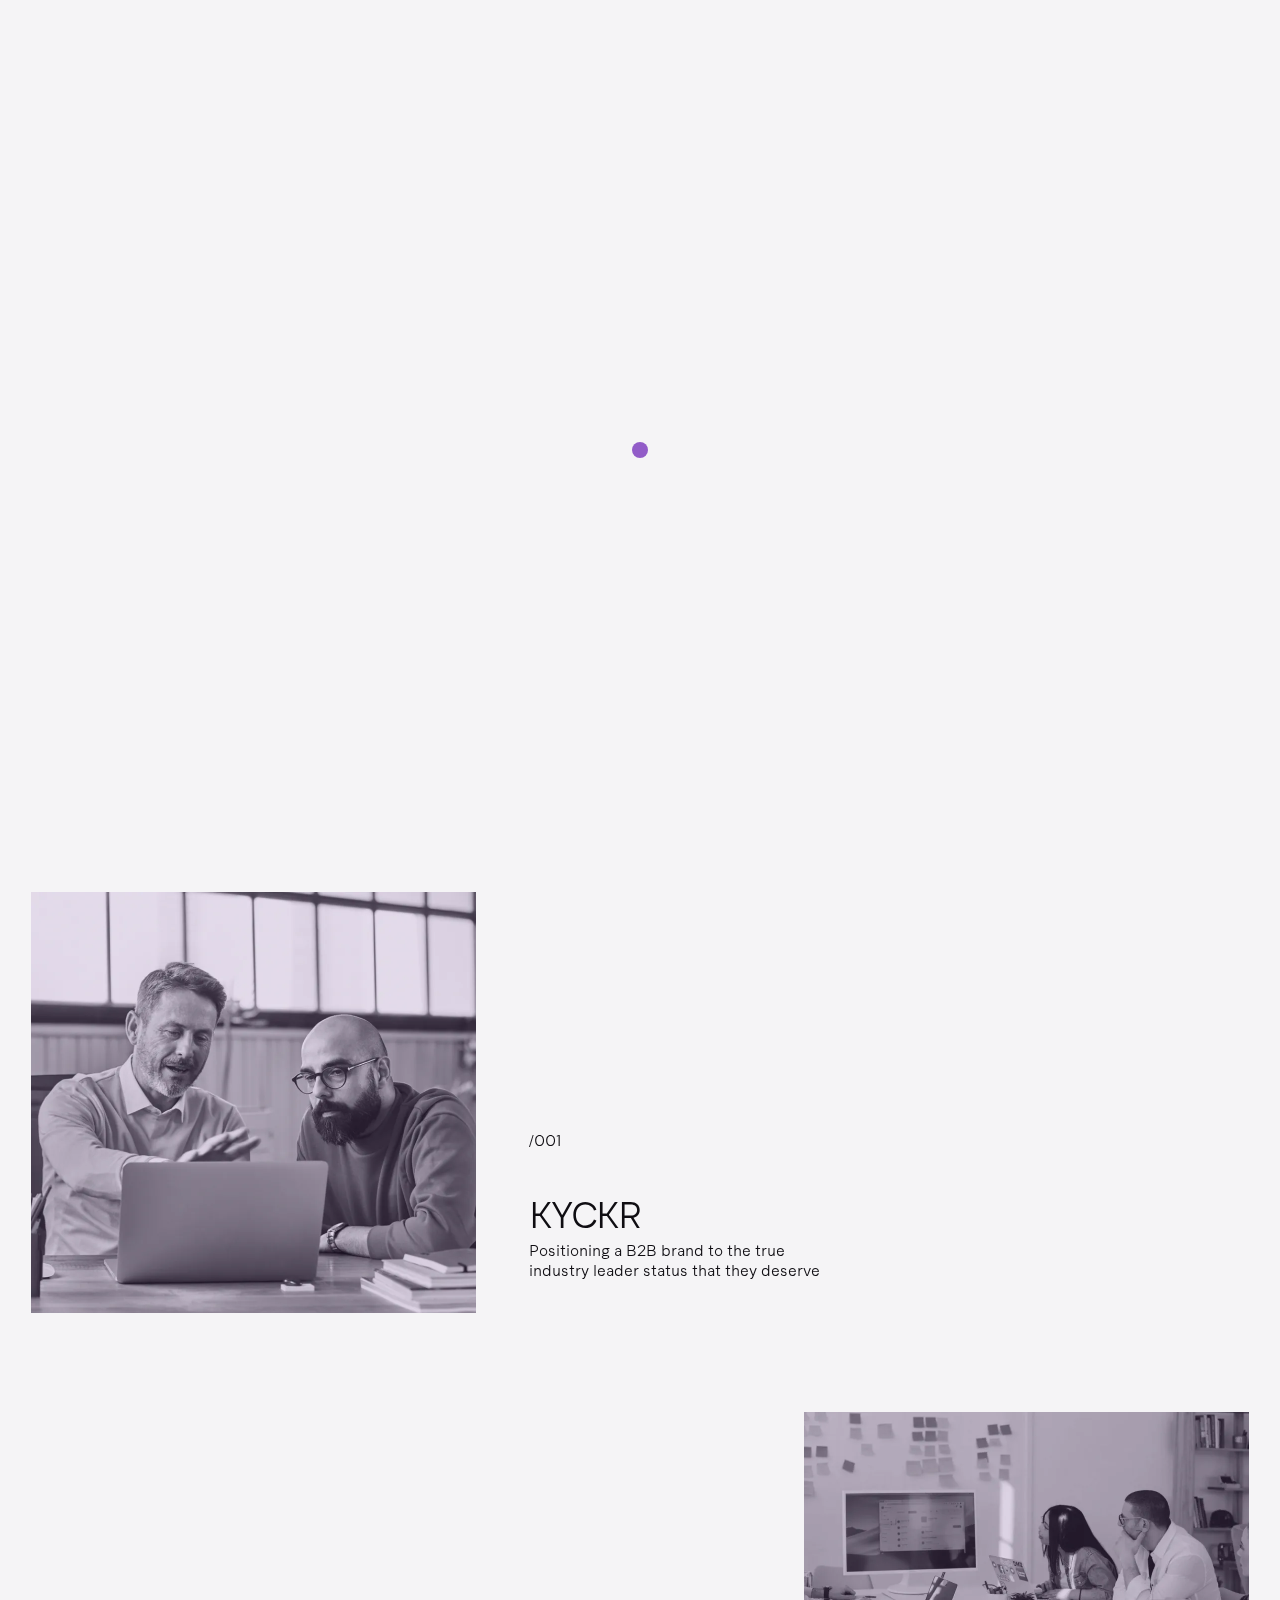
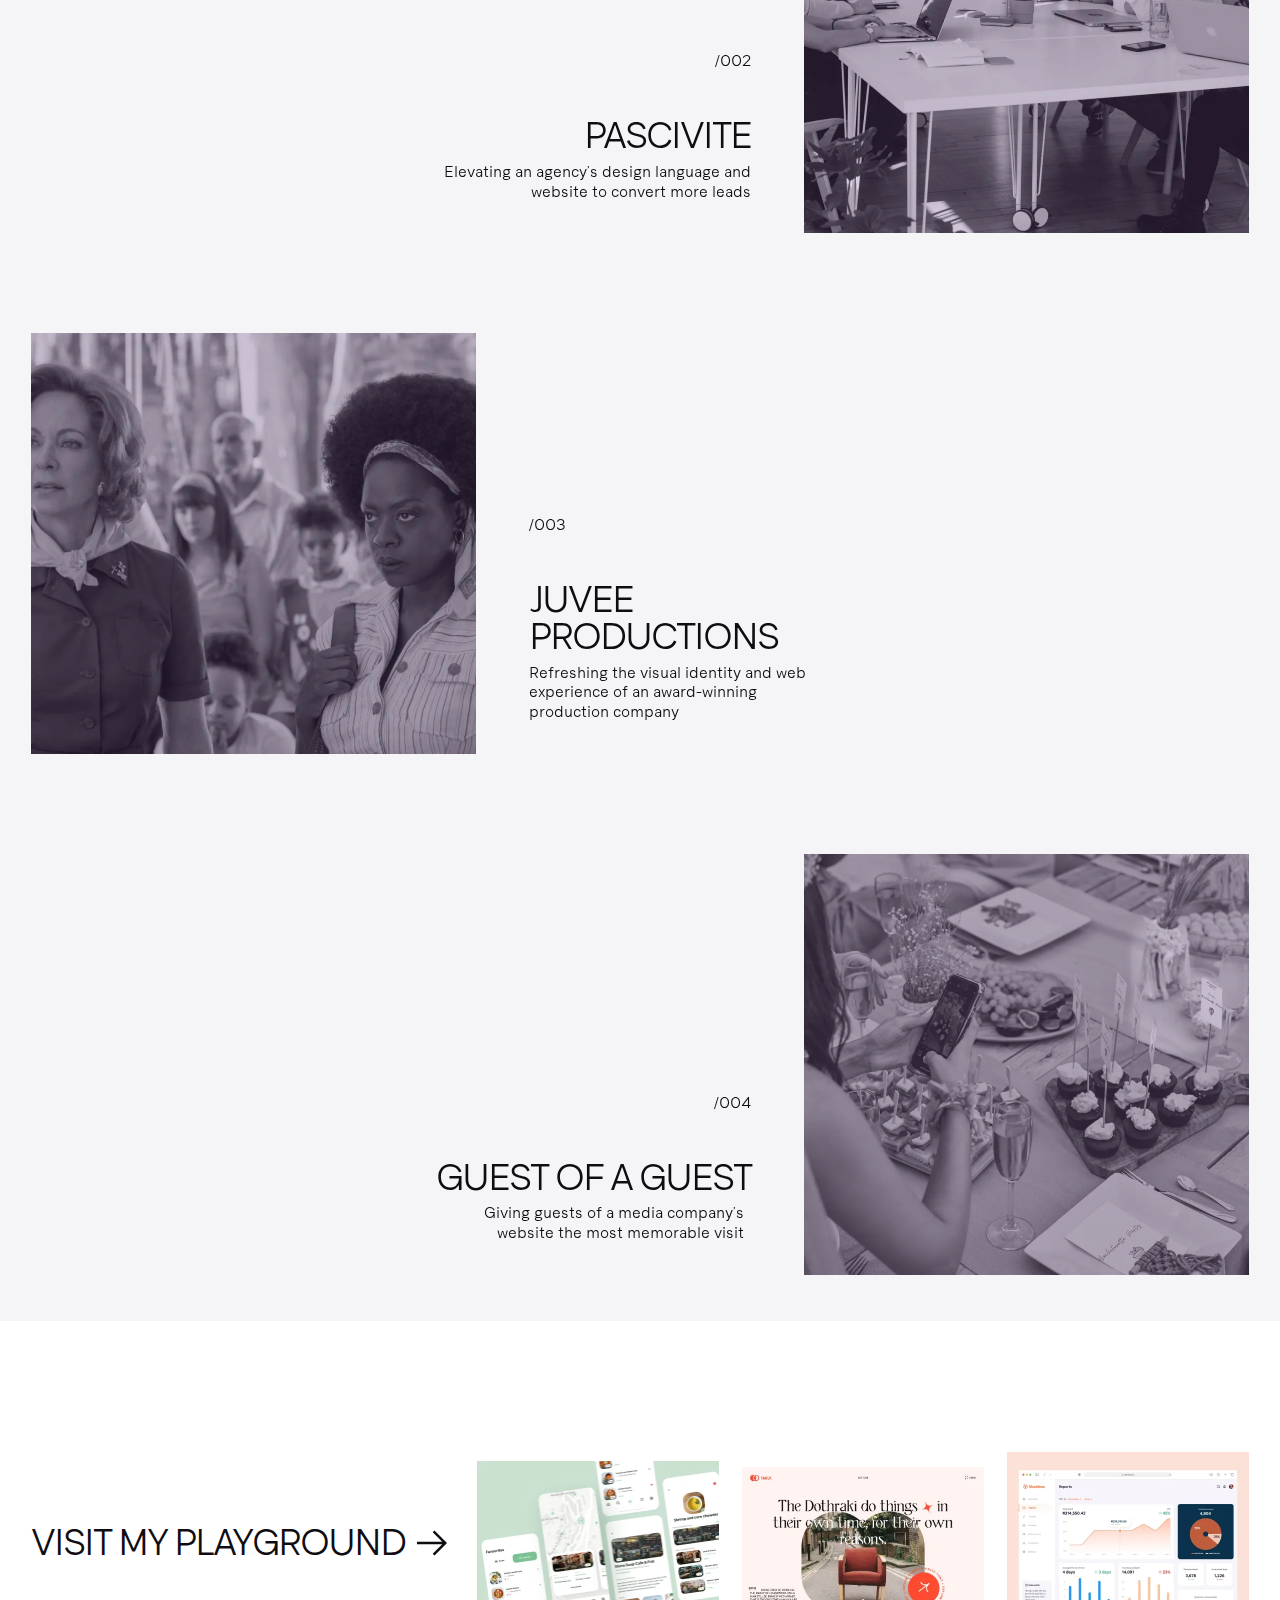
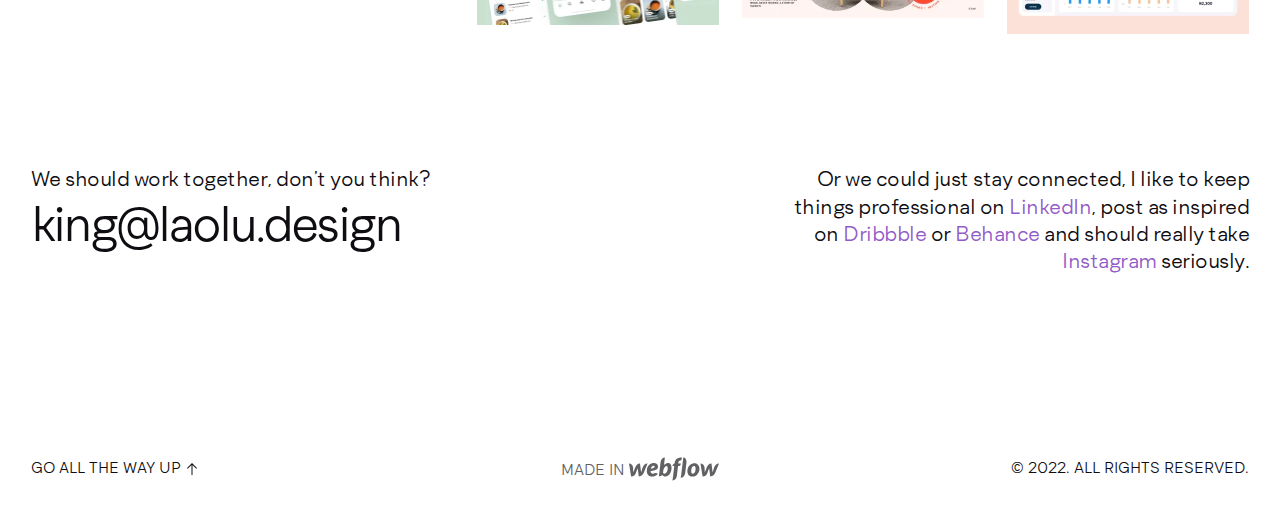
==== index.html @ 1b685023 "first push" ====
<!DOCTYPE html><!--  This site was created in Webflow. https://www.webflow.com  -->
<!--  Last Published: Mon Sep 26 2022 12:01:14 GMT+0000 (Coordinated Universal Time)  -->
<html data-wf-page="62fc069a4adcedbc7edffd40" data-wf-site="62fc06994adced6264dffd3a" lang="en">
<head>
  <meta charset="utf-8">
  <title>David &#x27;LaOlu&#x27; Afolayan — Digital Designer</title>
  <meta content="David &#x27;LaOlu&#x27; Afolayan is a Digital Designer crafting meaningful web experiences, helping startups and small businesses take their brands from 0 — Royal. You&#x27;d mostly find him working on projects around web design, Webflow development and Product (UI) design." name="description">
  <meta content="David &#x27;LaOlu&#x27; Afolayan — Digital Designer" property="og:title">
  <meta content="David &#x27;LaOlu&#x27; Afolayan is a Digital Designer crafting meaningful web experiences, helping startups and small businesses take their brands from 0 — Royal. You&#x27;d mostly find him working on projects around web design, Webflow development and Product (UI) design." property="og:description">
  <meta content="https://uploads-ssl.webflow.com/62fc06994adced6264dffd3a/6328e378386b87f9f95b660c_graph-open.png" property="og:image">
  <meta content="David &#x27;LaOlu&#x27; Afolayan — Digital Designer" property="twitter:title">
  <meta content="David &#x27;LaOlu&#x27; Afolayan is a Digital Designer crafting meaningful web experiences, helping startups and small businesses take their brands from 0 — Royal. You&#x27;d mostly find him working on projects around web design, Webflow development and Product (UI) design." property="twitter:description">
  <meta content="https://uploads-ssl.webflow.com/62fc06994adced6264dffd3a/6328e378386b87f9f95b660c_graph-open.png" property="twitter:image">
  <meta property="og:type" content="website">
  <meta content="summary_large_image" name="twitter:card">
  <meta content="width=device-width, initial-scale=1" name="viewport">
  <meta content="Webflow" name="generator">
  <link href="css/normalize.css" rel="stylesheet" type="text/css">
  <link href="css/webflow.css" rel="stylesheet" type="text/css">
  <link href="css/folio-tkl.webflow.css" rel="stylesheet" type="text/css">
  <style>@media (min-width:992px) {html.w-mod-js:not(.w-mod-ix) [data-w-id="63446f5d-1df6-cda3-a311-0638d25a77fb"] {-webkit-transform:translate3d(0, 100%, 0) scale3d(1, 1, 1) rotateX(0) rotateY(0) rotateZ(0) skew(0, 0);-moz-transform:translate3d(0, 100%, 0) scale3d(1, 1, 1) rotateX(0) rotateY(0) rotateZ(0) skew(0, 0);-ms-transform:translate3d(0, 100%, 0) scale3d(1, 1, 1) rotateX(0) rotateY(0) rotateZ(0) skew(0, 0);transform:translate3d(0, 100%, 0) scale3d(1, 1, 1) rotateX(0) rotateY(0) rotateZ(0) skew(0, 0);opacity:0;}html.w-mod-js:not(.w-mod-ix) [data-w-id="2e8f3e68-7d3d-39e5-d81c-483ff97e991c"] {-webkit-transform:translate3d(0, 20px, 0) scale3d(1, 1, 1) rotateX(0) rotateY(0) rotateZ(0) skew(0, 0);-moz-transform:translate3d(0, 20px, 0) scale3d(1, 1, 1) rotateX(0) rotateY(0) rotateZ(0) skew(0, 0);-ms-transform:translate3d(0, 20px, 0) scale3d(1, 1, 1) rotateX(0) rotateY(0) rotateZ(0) skew(0, 0);transform:translate3d(0, 20px, 0) scale3d(1, 1, 1) rotateX(0) rotateY(0) rotateZ(0) skew(0, 0);opacity:0;}html.w-mod-js:not(.w-mod-ix) [data-w-id="ebe65a76-98df-c6cc-74cd-34adb85e5889"] {-webkit-transform:translate3d(0, 16px, 0) scale3d(1, 1, 1) rotateX(0) rotateY(0) rotateZ(0) skew(0, 0);-moz-transform:translate3d(0, 16px, 0) scale3d(1, 1, 1) rotateX(0) rotateY(0) rotateZ(0) skew(0, 0);-ms-transform:translate3d(0, 16px, 0) scale3d(1, 1, 1) rotateX(0) rotateY(0) rotateZ(0) skew(0, 0);transform:translate3d(0, 16px, 0) scale3d(1, 1, 1) rotateX(0) rotateY(0) rotateZ(0) skew(0, 0);opacity:0;}html.w-mod-js:not(.w-mod-ix) [data-w-id="64329134-d43f-e4a5-1d1f-7edc4e29d3c5"] {-webkit-transform:translate3d(0, 12px, 0) scale3d(1, 1, 1) rotateX(0) rotateY(0) rotateZ(0) skew(0, 0);-moz-transform:translate3d(0, 12px, 0) scale3d(1, 1, 1) rotateX(0) rotateY(0) rotateZ(0) skew(0, 0);-ms-transform:translate3d(0, 12px, 0) scale3d(1, 1, 1) rotateX(0) rotateY(0) rotateZ(0) skew(0, 0);transform:translate3d(0, 12px, 0) scale3d(1, 1, 1) rotateX(0) rotateY(0) rotateZ(0) skew(0, 0);opacity:0;}html.w-mod-js:not(.w-mod-ix) [data-w-id="9f7f6d9c-15b9-3937-cde3-4549d4af56d4"] {-webkit-transform:translate3d(null, -40px, 0) scale3d(1, 1, 1) rotateX(0) rotateY(0) rotateZ(0) skew(0, 0);-moz-transform:translate3d(null, -40px, 0) scale3d(1, 1, 1) rotateX(0) rotateY(0) rotateZ(0) skew(0, 0);-ms-transform:translate3d(null, -40px, 0) scale3d(1, 1, 1) rotateX(0) rotateY(0) rotateZ(0) skew(0, 0);transform:translate3d(null, -40px, 0) scale3d(1, 1, 1) rotateX(0) rotateY(0) rotateZ(0) skew(0, 0);opacity:1;}html.w-mod-js:not(.w-mod-ix) [data-w-id="aa2cb085-b4b9-d14e-f068-3ca3c38f2258"] {-webkit-transform:translate3d(0, 100%, 0) scale3d(1, 1, 1) rotateX(0) rotateY(0) rotateZ(0) skew(0, 0);-moz-transform:translate3d(0, 100%, 0) scale3d(1, 1, 1) rotateX(0) rotateY(0) rotateZ(0) skew(0, 0);-ms-transform:translate3d(0, 100%, 0) scale3d(1, 1, 1) rotateX(0) rotateY(0) rotateZ(0) skew(0, 0);transform:translate3d(0, 100%, 0) scale3d(1, 1, 1) rotateX(0) rotateY(0) rotateZ(0) skew(0, 0);}html.w-mod-js:not(.w-mod-ix) [data-w-id="ae80d4dc-d1ed-f263-9262-63c97b660ae5"] {-webkit-transform:translate3d(0, 160%, 0) scale3d(1, 1, 1) rotateX(0) rotateY(0) rotateZ(0) skew(0, 0);-moz-transform:translate3d(0, 160%, 0) scale3d(1, 1, 1) rotateX(0) rotateY(0) rotateZ(0) skew(0, 0);-ms-transform:translate3d(0, 160%, 0) scale3d(1, 1, 1) rotateX(0) rotateY(0) rotateZ(0) skew(0, 0);transform:translate3d(0, 160%, 0) scale3d(1, 1, 1) rotateX(0) rotateY(0) rotateZ(0) skew(0, 0);}html.w-mod-js:not(.w-mod-ix) [data-w-id="96e802be-8d79-c091-2cf2-876fcb583899"] {-webkit-transform:translate3d(0, 220%, 0) scale3d(1, 1, 1) rotateX(0) rotateY(0) rotateZ(0) skew(0, 0);-moz-transform:translate3d(0, 220%, 0) scale3d(1, 1, 1) rotateX(0) rotateY(0) rotateZ(0) skew(0, 0);-ms-transform:translate3d(0, 220%, 0) scale3d(1, 1, 1) rotateX(0) rotateY(0) rotateZ(0) skew(0, 0);transform:translate3d(0, 220%, 0) scale3d(1, 1, 1) rotateX(0) rotateY(0) rotateZ(0) skew(0, 0);}html.w-mod-js:not(.w-mod-ix) [data-w-id="ac7b69b7-80c5-093a-5b2c-98fc2acdc4a1"] {opacity:0;}html.w-mod-js:not(.w-mod-ix) [data-w-id="e15fb897-3c2e-7965-b270-9bed9219ae5d"] {-webkit-transform:translate3d(-170%, 0, 0) scale3d(1, 1, 1) rotateX(0) rotateY(0) rotateZ(0) skew(0, 0);-moz-transform:translate3d(-170%, 0, 0) scale3d(1, 1, 1) rotateX(0) rotateY(0) rotateZ(0) skew(0, 0);-ms-transform:translate3d(-170%, 0, 0) scale3d(1, 1, 1) rotateX(0) rotateY(0) rotateZ(0) skew(0, 0);transform:translate3d(-170%, 0, 0) scale3d(1, 1, 1) rotateX(0) rotateY(0) rotateZ(0) skew(0, 0);}html.w-mod-js:not(.w-mod-ix) [data-w-id="de7e5e60-0a42-ad43-cba9-7b7db8ec42af"] {-webkit-transform:translate3d(0%, 0, 0) scale3d(1, 1, 1) rotateX(0) rotateY(0) rotateZ(0) skew(0, 0);-moz-transform:translate3d(0%, 0, 0) scale3d(1, 1, 1) rotateX(0) rotateY(0) rotateZ(0) skew(0, 0);-ms-transform:translate3d(0%, 0, 0) scale3d(1, 1, 1) rotateX(0) rotateY(0) rotateZ(0) skew(0, 0);transform:translate3d(0%, 0, 0) scale3d(1, 1, 1) rotateX(0) rotateY(0) rotateZ(0) skew(0, 0);}html.w-mod-js:not(.w-mod-ix) [data-w-id="526583f7-066d-1ae2-9601-aaa67898c3b9"] {-webkit-transform:translate3d(-170%, 0, 0) scale3d(1, 1, 1) rotateX(0) rotateY(0) rotateZ(0) skew(0, 0);-moz-transform:translate3d(-170%, 0, 0) scale3d(1, 1, 1) rotateX(0) rotateY(0) rotateZ(0) skew(0, 0);-ms-transform:translate3d(-170%, 0, 0) scale3d(1, 1, 1) rotateX(0) rotateY(0) rotateZ(0) skew(0, 0);transform:translate3d(-170%, 0, 0) scale3d(1, 1, 1) rotateX(0) rotateY(0) rotateZ(0) skew(0, 0);}html.w-mod-js:not(.w-mod-ix) [data-w-id="59e7a866-4cc8-9172-cd9b-f72fc991d119"] {-webkit-transform:translate3d(0%, 0, 0) scale3d(1, 1, 1) rotateX(0) rotateY(0) rotateZ(0) skew(0, 0);-moz-transform:translate3d(0%, 0, 0) scale3d(1, 1, 1) rotateX(0) rotateY(0) rotateZ(0) skew(0, 0);-ms-transform:translate3d(0%, 0, 0) scale3d(1, 1, 1) rotateX(0) rotateY(0) rotateZ(0) skew(0, 0);transform:translate3d(0%, 0, 0) scale3d(1, 1, 1) rotateX(0) rotateY(0) rotateZ(0) skew(0, 0);}}@media (max-width:991px) and (min-width:768px) {html.w-mod-js:not(.w-mod-ix) [data-w-id="63446f5d-1df6-cda3-a311-0638d25a77fb"] {-webkit-transform:translate3d(0, 100%, 0) scale3d(1, 1, 1) rotateX(0) rotateY(0) rotateZ(0) skew(0, 0);-moz-transform:translate3d(0, 100%, 0) scale3d(1, 1, 1) rotateX(0) rotateY(0) rotateZ(0) skew(0, 0);-ms-transform:translate3d(0, 100%, 0) scale3d(1, 1, 1) rotateX(0) rotateY(0) rotateZ(0) skew(0, 0);transform:translate3d(0, 100%, 0) scale3d(1, 1, 1) rotateX(0) rotateY(0) rotateZ(0) skew(0, 0);opacity:0;}html.w-mod-js:not(.w-mod-ix) [data-w-id="2e8f3e68-7d3d-39e5-d81c-483ff97e991c"] {-webkit-transform:translate3d(0, 20px, 0) scale3d(1, 1, 1) rotateX(0) rotateY(0) rotateZ(0) skew(0, 0);-moz-transform:translate3d(0, 20px, 0) scale3d(1, 1, 1) rotateX(0) rotateY(0) rotateZ(0) skew(0, 0);-ms-transform:translate3d(0, 20px, 0) scale3d(1, 1, 1) rotateX(0) rotateY(0) rotateZ(0) skew(0, 0);transform:translate3d(0, 20px, 0) scale3d(1, 1, 1) rotateX(0) rotateY(0) rotateZ(0) skew(0, 0);opacity:0;}html.w-mod-js:not(.w-mod-ix) [data-w-id="ebe65a76-98df-c6cc-74cd-34adb85e5889"] {-webkit-transform:translate3d(0, 16px, 0) scale3d(1, 1, 1) rotateX(0) rotateY(0) rotateZ(0) skew(0, 0);-moz-transform:translate3d(0, 16px, 0) scale3d(1, 1, 1) rotateX(0) rotateY(0) rotateZ(0) skew(0, 0);-ms-transform:translate3d(0, 16px, 0) scale3d(1, 1, 1) rotateX(0) rotateY(0) rotateZ(0) skew(0, 0);transform:translate3d(0, 16px, 0) scale3d(1, 1, 1) rotateX(0) rotateY(0) rotateZ(0) skew(0, 0);opacity:0;}html.w-mod-js:not(.w-mod-ix) [data-w-id="64329134-d43f-e4a5-1d1f-7edc4e29d3c5"] {-webkit-transform:translate3d(0, 12px, 0) scale3d(1, 1, 1) rotateX(0) rotateY(0) rotateZ(0) skew(0, 0);-moz-transform:translate3d(0, 12px, 0) scale3d(1, 1, 1) rotateX(0) rotateY(0) rotateZ(0) skew(0, 0);-ms-transform:translate3d(0, 12px, 0) scale3d(1, 1, 1) rotateX(0) rotateY(0) rotateZ(0) skew(0, 0);transform:translate3d(0, 12px, 0) scale3d(1, 1, 1) rotateX(0) rotateY(0) rotateZ(0) skew(0, 0);opacity:0;}html.w-mod-js:not(.w-mod-ix) [data-w-id="9f7f6d9c-15b9-3937-cde3-4549d4af56d4"] {-webkit-transform:translate3d(null, -40px, 0) scale3d(1, 1, 1) rotateX(0) rotateY(0) rotateZ(0) skew(0, 0);-moz-transform:translate3d(null, -40px, 0) scale3d(1, 1, 1) rotateX(0) rotateY(0) rotateZ(0) skew(0, 0);-ms-transform:translate3d(null, -40px, 0) scale3d(1, 1, 1) rotateX(0) rotateY(0) rotateZ(0) skew(0, 0);transform:translate3d(null, -40px, 0) scale3d(1, 1, 1) rotateX(0) rotateY(0) rotateZ(0) skew(0, 0);opacity:1;}html.w-mod-js:not(.w-mod-ix) [data-w-id="aa2cb085-b4b9-d14e-f068-3ca3c38f2258"] {-webkit-transform:translate3d(0, 100%, 0) scale3d(1, 1, 1) rotateX(0) rotateY(0) rotateZ(0) skew(0, 0);-moz-transform:translate3d(0, 100%, 0) scale3d(1, 1, 1) rotateX(0) rotateY(0) rotateZ(0) skew(0, 0);-ms-transform:translate3d(0, 100%, 0) scale3d(1, 1, 1) rotateX(0) rotateY(0) rotateZ(0) skew(0, 0);transform:translate3d(0, 100%, 0) scale3d(1, 1, 1) rotateX(0) rotateY(0) rotateZ(0) skew(0, 0);}html.w-mod-js:not(.w-mod-ix) [data-w-id="ae80d4dc-d1ed-f263-9262-63c97b660ae5"] {-webkit-transform:translate3d(0, 160%, 0) scale3d(1, 1, 1) rotateX(0) rotateY(0) rotateZ(0) skew(0, 0);-moz-transform:translate3d(0, 160%, 0) scale3d(1, 1, 1) rotateX(0) rotateY(0) rotateZ(0) skew(0, 0);-ms-transform:translate3d(0, 160%, 0) scale3d(1, 1, 1) rotateX(0) rotateY(0) rotateZ(0) skew(0, 0);transform:translate3d(0, 160%, 0) scale3d(1, 1, 1) rotateX(0) rotateY(0) rotateZ(0) skew(0, 0);}html.w-mod-js:not(.w-mod-ix) [data-w-id="96e802be-8d79-c091-2cf2-876fcb583899"] {-webkit-transform:translate3d(0, 220%, 0) scale3d(1, 1, 1) rotateX(0) rotateY(0) rotateZ(0) skew(0, 0);-moz-transform:translate3d(0, 220%, 0) scale3d(1, 1, 1) rotateX(0) rotateY(0) rotateZ(0) skew(0, 0);-ms-transform:translate3d(0, 220%, 0) scale3d(1, 1, 1) rotateX(0) rotateY(0) rotateZ(0) skew(0, 0);transform:translate3d(0, 220%, 0) scale3d(1, 1, 1) rotateX(0) rotateY(0) rotateZ(0) skew(0, 0);}html.w-mod-js:not(.w-mod-ix) [data-w-id="ac7b69b7-80c5-093a-5b2c-98fc2acdc4a1"] {opacity:0;}html.w-mod-js:not(.w-mod-ix) [data-w-id="e15fb897-3c2e-7965-b270-9bed9219ae5d"] {-webkit-transform:translate3d(-170%, 0, 0) scale3d(1, 1, 1) rotateX(0) rotateY(0) rotateZ(0) skew(0, 0);-moz-transform:translate3d(-170%, 0, 0) scale3d(1, 1, 1) rotateX(0) rotateY(0) rotateZ(0) skew(0, 0);-ms-transform:translate3d(-170%, 0, 0) scale3d(1, 1, 1) rotateX(0) rotateY(0) rotateZ(0) skew(0, 0);transform:translate3d(-170%, 0, 0) scale3d(1, 1, 1) rotateX(0) rotateY(0) rotateZ(0) skew(0, 0);}html.w-mod-js:not(.w-mod-ix) [data-w-id="de7e5e60-0a42-ad43-cba9-7b7db8ec42af"] {-webkit-transform:translate3d(0%, 0, 0) scale3d(1, 1, 1) rotateX(0) rotateY(0) rotateZ(0) skew(0, 0);-moz-transform:translate3d(0%, 0, 0) scale3d(1, 1, 1) rotateX(0) rotateY(0) rotateZ(0) skew(0, 0);-ms-transform:translate3d(0%, 0, 0) scale3d(1, 1, 1) rotateX(0) rotateY(0) rotateZ(0) skew(0, 0);transform:translate3d(0%, 0, 0) scale3d(1, 1, 1) rotateX(0) rotateY(0) rotateZ(0) skew(0, 0);}html.w-mod-js:not(.w-mod-ix) [data-w-id="526583f7-066d-1ae2-9601-aaa67898c3b9"] {-webkit-transform:translate3d(-170%, 0, 0) scale3d(1, 1, 1) rotateX(0) rotateY(0) rotateZ(0) skew(0, 0);-moz-transform:translate3d(-170%, 0, 0) scale3d(1, 1, 1) rotateX(0) rotateY(0) rotateZ(0) skew(0, 0);-ms-transform:translate3d(-170%, 0, 0) scale3d(1, 1, 1) rotateX(0) rotateY(0) rotateZ(0) skew(0, 0);transform:translate3d(-170%, 0, 0) scale3d(1, 1, 1) rotateX(0) rotateY(0) rotateZ(0) skew(0, 0);}html.w-mod-js:not(.w-mod-ix) [data-w-id="59e7a866-4cc8-9172-cd9b-f72fc991d119"] {-webkit-transform:translate3d(0%, 0, 0) scale3d(1, 1, 1) rotateX(0) rotateY(0) rotateZ(0) skew(0, 0);-moz-transform:translate3d(0%, 0, 0) scale3d(1, 1, 1) rotateX(0) rotateY(0) rotateZ(0) skew(0, 0);-ms-transform:translate3d(0%, 0, 0) scale3d(1, 1, 1) rotateX(0) rotateY(0) rotateZ(0) skew(0, 0);transform:translate3d(0%, 0, 0) scale3d(1, 1, 1) rotateX(0) rotateY(0) rotateZ(0) skew(0, 0);}}@media (max-width:767px) and (min-width:480px) {html.w-mod-js:not(.w-mod-ix) [data-w-id="63446f5d-1df6-cda3-a311-0638d25a77fb"] {-webkit-transform:translate3d(0, 100%, 0) scale3d(1, 1, 1) rotateX(0) rotateY(0) rotateZ(0) skew(0, 0);-moz-transform:translate3d(0, 100%, 0) scale3d(1, 1, 1) rotateX(0) rotateY(0) rotateZ(0) skew(0, 0);-ms-transform:translate3d(0, 100%, 0) scale3d(1, 1, 1) rotateX(0) rotateY(0) rotateZ(0) skew(0, 0);transform:translate3d(0, 100%, 0) scale3d(1, 1, 1) rotateX(0) rotateY(0) rotateZ(0) skew(0, 0);opacity:0;}html.w-mod-js:not(.w-mod-ix) [data-w-id="2e8f3e68-7d3d-39e5-d81c-483ff97e991c"] {-webkit-transform:translate3d(0, 20px, 0) scale3d(1, 1, 1) rotateX(0) rotateY(0) rotateZ(0) skew(0, 0);-moz-transform:translate3d(0, 20px, 0) scale3d(1, 1, 1) rotateX(0) rotateY(0) rotateZ(0) skew(0, 0);-ms-transform:translate3d(0, 20px, 0) scale3d(1, 1, 1) rotateX(0) rotateY(0) rotateZ(0) skew(0, 0);transform:translate3d(0, 20px, 0) scale3d(1, 1, 1) rotateX(0) rotateY(0) rotateZ(0) skew(0, 0);opacity:0;}html.w-mod-js:not(.w-mod-ix) [data-w-id="ebe65a76-98df-c6cc-74cd-34adb85e5889"] {-webkit-transform:translate3d(0, 16px, 0) scale3d(1, 1, 1) rotateX(0) rotateY(0) rotateZ(0) skew(0, 0);-moz-transform:translate3d(0, 16px, 0) scale3d(1, 1, 1) rotateX(0) rotateY(0) rotateZ(0) skew(0, 0);-ms-transform:translate3d(0, 16px, 0) scale3d(1, 1, 1) rotateX(0) rotateY(0) rotateZ(0) skew(0, 0);transform:translate3d(0, 16px, 0) scale3d(1, 1, 1) rotateX(0) rotateY(0) rotateZ(0) skew(0, 0);opacity:0;}html.w-mod-js:not(.w-mod-ix) [data-w-id="64329134-d43f-e4a5-1d1f-7edc4e29d3c5"] {-webkit-transform:translate3d(0, 12px, 0) scale3d(1, 1, 1) rotateX(0) rotateY(0) rotateZ(0) skew(0, 0);-moz-transform:translate3d(0, 12px, 0) scale3d(1, 1, 1) rotateX(0) rotateY(0) rotateZ(0) skew(0, 0);-ms-transform:translate3d(0, 12px, 0) scale3d(1, 1, 1) rotateX(0) rotateY(0) rotateZ(0) skew(0, 0);transform:translate3d(0, 12px, 0) scale3d(1, 1, 1) rotateX(0) rotateY(0) rotateZ(0) skew(0, 0);opacity:0;}html.w-mod-js:not(.w-mod-ix) [data-w-id="9f7f6d9c-15b9-3937-cde3-4549d4af56d4"] {-webkit-transform:translate3d(null, -40px, 0) scale3d(1, 1, 1) rotateX(0) rotateY(0) rotateZ(0) skew(0, 0);-moz-transform:translate3d(null, -40px, 0) scale3d(1, 1, 1) rotateX(0) rotateY(0) rotateZ(0) skew(0, 0);-ms-transform:translate3d(null, -40px, 0) scale3d(1, 1, 1) rotateX(0) rotateY(0) rotateZ(0) skew(0, 0);transform:translate3d(null, -40px, 0) scale3d(1, 1, 1) rotateX(0) rotateY(0) rotateZ(0) skew(0, 0);opacity:1;}html.w-mod-js:not(.w-mod-ix) [data-w-id="aa2cb085-b4b9-d14e-f068-3ca3c38f2258"] {-webkit-transform:translate3d(0, 100%, 0) scale3d(1, 1, 1) rotateX(0) rotateY(0) rotateZ(0) skew(0, 0);-moz-transform:translate3d(0, 100%, 0) scale3d(1, 1, 1) rotateX(0) rotateY(0) rotateZ(0) skew(0, 0);-ms-transform:translate3d(0, 100%, 0) scale3d(1, 1, 1) rotateX(0) rotateY(0) rotateZ(0) skew(0, 0);transform:translate3d(0, 100%, 0) scale3d(1, 1, 1) rotateX(0) rotateY(0) rotateZ(0) skew(0, 0);}html.w-mod-js:not(.w-mod-ix) [data-w-id="ae80d4dc-d1ed-f263-9262-63c97b660ae5"] {-webkit-transform:translate3d(0, 160%, 0) scale3d(1, 1, 1) rotateX(0) rotateY(0) rotateZ(0) skew(0, 0);-moz-transform:translate3d(0, 160%, 0) scale3d(1, 1, 1) rotateX(0) rotateY(0) rotateZ(0) skew(0, 0);-ms-transform:translate3d(0, 160%, 0) scale3d(1, 1, 1) rotateX(0) rotateY(0) rotateZ(0) skew(0, 0);transform:translate3d(0, 160%, 0) scale3d(1, 1, 1) rotateX(0) rotateY(0) rotateZ(0) skew(0, 0);}html.w-mod-js:not(.w-mod-ix) [data-w-id="96e802be-8d79-c091-2cf2-876fcb583899"] {-webkit-transform:translate3d(0, 220%, 0) scale3d(1, 1, 1) rotateX(0) rotateY(0) rotateZ(0) skew(0, 0);-moz-transform:translate3d(0, 220%, 0) scale3d(1, 1, 1) rotateX(0) rotateY(0) rotateZ(0) skew(0, 0);-ms-transform:translate3d(0, 220%, 0) scale3d(1, 1, 1) rotateX(0) rotateY(0) rotateZ(0) skew(0, 0);transform:translate3d(0, 220%, 0) scale3d(1, 1, 1) rotateX(0) rotateY(0) rotateZ(0) skew(0, 0);}html.w-mod-js:not(.w-mod-ix) [data-w-id="ac7b69b7-80c5-093a-5b2c-98fc2acdc4a1"] {opacity:0;}}@media (max-width:479px) {html.w-mod-js:not(.w-mod-ix) [data-w-id="9f7f6d9c-15b9-3937-cde3-4549d4af56d4"] {-webkit-transform:translate3d(null, -40px, 0) scale3d(1, 1, 1) rotateX(0) rotateY(0) rotateZ(0) skew(0, 0);-moz-transform:translate3d(null, -40px, 0) scale3d(1, 1, 1) rotateX(0) rotateY(0) rotateZ(0) skew(0, 0);-ms-transform:translate3d(null, -40px, 0) scale3d(1, 1, 1) rotateX(0) rotateY(0) rotateZ(0) skew(0, 0);transform:translate3d(null, -40px, 0) scale3d(1, 1, 1) rotateX(0) rotateY(0) rotateZ(0) skew(0, 0);opacity:1;}html.w-mod-js:not(.w-mod-ix) [data-w-id="96e802be-8d79-c091-2cf2-876fcb583899"] {-webkit-transform:translate3d(0, 100%, 0) scale3d(1, 1, 1) rotateX(0) rotateY(0) rotateZ(0) skew(0, 0);-moz-transform:translate3d(0, 100%, 0) scale3d(1, 1, 1) rotateX(0) rotateY(0) rotateZ(0) skew(0, 0);-ms-transform:translate3d(0, 100%, 0) scale3d(1, 1, 1) rotateX(0) rotateY(0) rotateZ(0) skew(0, 0);transform:translate3d(0, 100%, 0) scale3d(1, 1, 1) rotateX(0) rotateY(0) rotateZ(0) skew(0, 0);}html.w-mod-js:not(.w-mod-ix) [data-w-id="ed14973d-1223-854a-b47f-19f8dea15bbb"] {-webkit-transform:translate3d(0, 1.5rem, 0) scale3d(1, 1, 1) rotateX(0) rotateY(0) rotateZ(0) skew(0, 0);-moz-transform:translate3d(0, 1.5rem, 0) scale3d(1, 1, 1) rotateX(0) rotateY(0) rotateZ(0) skew(0, 0);-ms-transform:translate3d(0, 1.5rem, 0) scale3d(1, 1, 1) rotateX(0) rotateY(0) rotateZ(0) skew(0, 0);transform:translate3d(0, 1.5rem, 0) scale3d(1, 1, 1) rotateX(0) rotateY(0) rotateZ(0) skew(0, 0);opacity:0;}html.w-mod-js:not(.w-mod-ix) [data-w-id="63446f5d-1df6-cda3-a311-0638d25a77fb"] {-webkit-transform:translate3d(0, 1.5rem, 0) scale3d(1, 1, 1) rotateX(0) rotateY(0) rotateZ(0) skew(0, 0);-moz-transform:translate3d(0, 1.5rem, 0) scale3d(1, 1, 1) rotateX(0) rotateY(0) rotateZ(0) skew(0, 0);-ms-transform:translate3d(0, 1.5rem, 0) scale3d(1, 1, 1) rotateX(0) rotateY(0) rotateZ(0) skew(0, 0);transform:translate3d(0, 1.5rem, 0) scale3d(1, 1, 1) rotateX(0) rotateY(0) rotateZ(0) skew(0, 0);opacity:0;}html.w-mod-js:not(.w-mod-ix) [data-w-id="6fbffc70-d918-9d40-1f7a-aad29637af27"] {-webkit-transform:translate3d(0, 1.5rem, 0) scale3d(1, 1, 1) rotateX(0) rotateY(0) rotateZ(0) skew(0, 0);-moz-transform:translate3d(0, 1.5rem, 0) scale3d(1, 1, 1) rotateX(0) rotateY(0) rotateZ(0) skew(0, 0);-ms-transform:translate3d(0, 1.5rem, 0) scale3d(1, 1, 1) rotateX(0) rotateY(0) rotateZ(0) skew(0, 0);transform:translate3d(0, 1.5rem, 0) scale3d(1, 1, 1) rotateX(0) rotateY(0) rotateZ(0) skew(0, 0);opacity:0;}}</style>
  <!-- [if lt IE 9]><script src="https://cdnjs.cloudflare.com/ajax/libs/html5shiv/3.7.3/html5shiv.min.js" type="text/javascript"></script><![endif] -->
  <script type="text/javascript">!function(o,c){var n=c.documentElement,t=" w-mod-";n.className+=t+"js",("ontouchstart"in o||o.DocumentTouch&&c instanceof DocumentTouch)&&(n.className+=t+"touch")}(window,document);</script>
  <link href="images/favicon.png" rel="shortcut icon" type="image/x-icon">
  <link href="images/webclip.png" rel="apple-touch-icon">
  <link href="https://laolu.design/" rel="canonical"><!--  Please keep this css code to improve the font quality -->
  <style>
  * {
  -webkit-font-smoothing: antialiased;
  -moz-osx-font-smoothing: grayscale;
}
</style>
</head>
<body data-w-id="60d3f7b8b0e86c28630fc6d6">
  <div class="page-wrapper">
    <div class="cursor-wrapper">
      <div class="cursor"></div>
    </div>
    <div class="global-styles w-embed">
      <style>
/* Fluid responsive configuration*/
  html { font-size: 1.125rem; }
  @media screen and (max-width:1920px) { html { font-size: calc(0.625rem + 0.41666666666666674vw); } }
  @media screen and (max-width:1440px) { html { font-size: calc(0.6253902185223725rem + 0.41623309053069724vw); } }
  @media screen and (max-width:479px) { html { font-size: 0.75rem; } }
/*  html { font-size: 1.125rem; }
  @media screen and (max-width:1920px) { html { font-size: calc(0.625rem + 0.41666666666666674vw); } }
  @media screen and (max-width:1440px) { html { font-size: calc(0.6253902185223725rem + 0.41623309053069724vw); } }
  @media screen and (max-width:479px) { html { font-size: calc(0.7497384937238494rem + 0.41841004184100417vw); } } */
/* Snippet gets rid of top margin on first element in any rich text*/
.w-richtext>:first-child {
	margin-top: 0;
}
/* Snippet gets rid of bottom margin on last element in any rich text*/
.w-richtext>:last-child, .w-richtext ol li:last-child, .w-richtext ul li:last-child {
	margin-bottom: 0;
}
/* Snippet prevents all click and hover interaction with an element */
.clickable-off {
	pointer-events: none;
}
/* Snippet enables all click and hover interaction with an element */
.clickable-on{
  pointer-events: auto;
}
/* Snippet enables you to add class of div-square which creates and maintains a 1:1 dimension of a div.*/
.div-square::after {
	content: "";
	display: block;
	padding-bottom: 100%;
}
/*Hide focus outline for main content element*/
main:focus-visible {
	outline: -webkit-focus-ring-color auto 0px;
}
/* Make sure containers never lose their center alignment*/
.container-medium, .container-small, .container-large {
	margin-right: auto !important;
	margin-left: auto !important;
}
/*Reset buttons, and links styles*/
a {
	color: inherit;
	text-decoration: inherit;
	font-size: inherit;
}
/*Apply "..." after 3 lines of text */
.text-style-3lines {
	display: -webkit-box;
	overflow: hidden;
	-webkit-line-clamp: 3;
	-webkit-box-orient: vertical;
}
/*Apply "..." after 2 lines of text */
.text-style-2lines {
	display: -webkit-box;
	overflow: hidden;
	-webkit-line-clamp: 2;
	-webkit-box-orient: vertical;
}
/* Custom cursor syles */
body:hover .cursor-wrapper {
	opacity: 1.0;
}
.cursor-wrapper {
	pointer-events: none;
}
.w-webflow-badge {
  display: none !important; 
}
</style>
    </div>
    <div data-w-id="9f7f6d9c-15b9-3937-cde3-4549d4af56d4" data-animation="default" data-collapse="none" data-duration="400" data-easing="ease" data-easing2="ease" role="banner" class="nav_component for-homepage w-nav">
      <div class="nav_container">
        <div class="nav_left-wrapper">
          <div data-w-id="38ac3135-efcd-9ae6-ae29-7fb710bf50f9" class="nav_scroll-text for-home"><span class="text-color-purple">Scroll Down,</span> there&#x27;s more doc 🥕</div>
          <div data-w-id="773ee0f8-1b75-7da1-5701-1bda5ca90da5" class="nav_scroll-text-done">Th-th-th-that’s all folks! 🙃</div>
          <a href="index.html" data-w-id="0f33ade8-c54c-df90-a606-c642b23ba92b" aria-current="page" class="nav_brand-link for-home w-nav-brand w--current"><img src="images/logo.svg" loading="lazy" alt="Brand Logo" class="nav_brand-logo"></a>
        </div>
        <nav role="navigation" class="nav_menu w-nav-menu">
          <a href="playground.html" class="nav_link hide-mobile-portrait w-nav-link">Playground</a>
          <a href="about.html" class="nav_link w-nav-link">About</a>
          <a data-w-id="de7e5e60-0a42-ad43-cba9-7b7db8ec42ab" href="mailto:king@laolu.design?subject=Hey%20LaOlu%2C%20Let&#x27;s%20work%20together" class="nav_availability-wrapper hide-mobile-portrait w-inline-block">
            <div>Available</div>
            <div class="nav_availability-icon"><img src="images/icon-go-text.svg" loading="lazy" data-w-id="de7e5e60-0a42-ad43-cba9-7b7db8ec42af" alt="" class="anim-hover-icon-1"><img src="images/icon-mail.svg" loading="lazy" data-w-id="e15fb897-3c2e-7965-b270-9bed9219ae5d" alt="" class="anim-hover-icon-2"></div>
          </a>
        </nav>
        <div class="nav_menu-button w-nav-button">
          <div class="w-icon-nav-menu"></div>
        </div>
      </div>
    </div>
    <div id="luxy" class="smooth-scroll-wrapper">
      <main class="main-wrapper">
        <section id="top" class="section-home-header">
          <div class="page-padding">
            <div class="container-large">
              <div class="home-header_component">
                <div class="margin-bottom margin-xhuge">
                  <div class="home-header_content-wrapper">
                    <div class="home-header_content-left">
                      <h1 data-w-id="ed14973d-1223-854a-b47f-19f8dea15bbb" class="text-size-regular"><span data-w-id="2e8f3e68-7d3d-39e5-d81c-483ff97e991c" class="intro-text-1">LaOlu is a Digital Designer crafting meaningful web </span><span data-w-id="ebe65a76-98df-c6cc-74cd-34adb85e5889" class="intro-text-2">experiences, helping startups and small businesses</span> <span data-w-id="64329134-d43f-e4a5-1d1f-7edc4e29d3c5" class="intro-text-3">take their brands from 0 — Royal</span></h1>
                      <div class="margin-top margin-large">
                        <a data-w-id="63446f5d-1df6-cda3-a311-0638d25a77fb" href="mailto:king@laolu.design?subject=Hey%20LaOlu%2C%20Let&#x27;s%20work%20together" class="home-header_email-contact w-inline-block">
                          <div class="emai-contact-icon-wrapper"><img src="images/icon-mail.svg" loading="eager" data-w-id="59e7a866-4cc8-9172-cd9b-f72fc991d119" alt="email icon" class="anim-hover-icon-1"><img src="images/icon-mail.svg" loading="eager" data-w-id="526583f7-066d-1ae2-9601-aaa67898c3b9" alt="email icon" class="anim-hover-icon-2"></div>
                          <div class="text-size-regular">Let’s get talking =)</div>
                        </a>
                      </div>
                    </div>
                    <div class="home-header_content-right hide-tablet">
                      <div data-w-id="ac7b69b7-80c5-093a-5b2c-98fc2acdc4a1" class="home-header_trigger-wrapper">
                        <div data-w-id="b7ebe494-fadc-d400-7542-735965986bc6" style="opacity:0" class="anim-wrapper"><img src="images/me.webp" loading="eager" srcset="images/me-p-500.jpg 500w, images/me-p-800.jpg 800w, images/me-p-1080.jpg 1080w, images/me-p-1600.jpg 1600w, images/me-p-2000.jpg 2000w, images/me.webp 2380w" alt="Profile photo of David Afolayan" sizes="(max-width: 991px) 100vw, 28vw" class="home-header_image"></div><img src="images/icon-x.svg" loading="eager" alt="" class="image">
                        <div class="text-size-small text-align-center">marks the spot</div>
                      </div>
                    </div>
                  </div>
                </div>
                <div class="home-header_title-wrapper"><img src="images/THE.svg" loading="eager" data-w-id="aa2cb085-b4b9-d14e-f068-3ca3c38f2258" alt="" class="home-header_title-left"><img src="images/KING.svg" loading="eager" data-w-id="ae80d4dc-d1ed-f263-9262-63c97b660ae5" alt="" class="home-header_title-middle"><img src="images/LAOLU.svg" loading="eager" alt="" data-w-id="96e802be-8d79-c091-2cf2-876fcb583899" class="home-header_title-right"></div>
              </div>
            </div>
          </div>
        </section>
        <section data-w-id="6fbffc70-d918-9d40-1f7a-aad29637af27" class="section-projects">
          <div class="page-padding">
            <div class="container-large">
              <div class="padding-vertical padding-large">
                <div class="project_component">
                  <a id="w-node-_55631202-f28d-e655-0d3c-2bd4528e31c6-7edffd40" data-w-id="55631202-f28d-e655-0d3c-2bd4528e31c6" href="kyckr.html" class="project_item w-inline-block">
                    <div class="project_image-wrapper">
                      <div style="width:100%;height:100%" class="project_cover-image-wrapper"><img src="images/img-kyckr-cover.webp" loading="lazy" width="445" srcset="images/img-kyckr-cover-p-500.jpg 500w, images/img-kyckr-cover-p-800.jpg 800w, images/img-kyckr-cover.webp 890w" alt="kyckr project cover image" sizes="(max-width: 479px) 27vw, (max-width: 767px) 55vw, (max-width: 991px) 46vw, 100vw" class="project_cover-image"></div><img src="images/img-kyckr-work.webp" loading="lazy" width="445" style="-webkit-transform:translate3d(0, 0, 0) scale3d(1.1, 1.1, 1) rotateX(0) rotateY(0) rotateZ(0) skew(0, 0);-moz-transform:translate3d(0, 0, 0) scale3d(1.1, 1.1, 1) rotateX(0) rotateY(0) rotateZ(0) skew(0, 0);-ms-transform:translate3d(0, 0, 0) scale3d(1.1, 1.1, 1) rotateX(0) rotateY(0) rotateZ(0) skew(0, 0);transform:translate3d(0, 0, 0) scale3d(1.1, 1.1, 1) rotateX(0) rotateY(0) rotateZ(0) skew(0, 0)" alt="kyckr project work image" sizes="(max-width: 479px) 27vw, (max-width: 767px) 55vw, (max-width: 991px) 46vw, 100vw" srcset="images/img-kyckr-work-p-500.jpg 500w, images/img-kyckr-work-p-800.jpg 800w, images/img-kyckr-work.webp 890w" class="project_work-image">
                    </div>
                    <div class="project_info-wrapper">
                      <div class="padding-bottom padding-medium">
                        <div>/001</div>
                        <div class="margin-top margin-large">
                          <h2 class="project_title heading-medium">KYCKR</h2>
                          <div class="margin-top margin-xsmall">
                            <div class="project_description">Positioning a B2B brand to the true industry leader status that they deserve</div>
                          </div>
                        </div>
                      </div>
                    </div>
                  </a>
                  <a id="w-node-acc49eac-538a-8c4f-b6de-f2f4997802dc-7edffd40" data-w-id="acc49eac-538a-8c4f-b6de-f2f4997802dc" href="pascivite.html" class="project_item is-right w-inline-block">
                    <div class="project_image-wrapper is-right">
                      <div style="width:100%;height:100%" class="project_cover-image-wrapper"><img src="images/img-pasci-cover.webp" loading="lazy" width="445" srcset="images/img-pasci-cover-p-500.jpg 500w, images/img-pasci-cover-p-800.jpg 800w, images/img-pasci-cover.webp 890w" alt="pascivite project cover image" sizes="(max-width: 479px) 34vw, (max-width: 767px) 55vw, (max-width: 991px) 46vw, 100vw" class="project_cover-image"></div><img src="images/img-pasci-work.webp" loading="lazy" width="445" style="-webkit-transform:translate3d(0, 0, 0) scale3d(1.1, 1.1, 1) rotateX(0) rotateY(0) rotateZ(0) skew(0, 0);-moz-transform:translate3d(0, 0, 0) scale3d(1.1, 1.1, 1) rotateX(0) rotateY(0) rotateZ(0) skew(0, 0);-ms-transform:translate3d(0, 0, 0) scale3d(1.1, 1.1, 1) rotateX(0) rotateY(0) rotateZ(0) skew(0, 0);transform:translate3d(0, 0, 0) scale3d(1.1, 1.1, 1) rotateX(0) rotateY(0) rotateZ(0) skew(0, 0)" alt="pascivite project work image" sizes="(max-width: 479px) 34vw, (max-width: 767px) 55vw, (max-width: 991px) 46vw, 100vw" srcset="images/img-pasci-work-p-500.jpg 500w, images/img-pasci-work-p-800.jpg 800w, images/img-pasci-work.webp 890w" class="project_work-image">
                    </div>
                    <div class="project_info-wrapper is-right">
                      <div class="padding-bottom padding-medium">
                        <div>/002</div>
                        <div class="margin-top margin-large">
                          <h2 class="project_title heading-medium">PASCIVITE</h2>
                          <div class="margin-top margin-xsmall">
                            <div class="project_description">Elevating an agency’s design language and website to convert more leads</div>
                          </div>
                        </div>
                      </div>
                    </div>
                  </a>
                  <a id="w-node-_674fe4f3-137b-bfac-0171-8456da2daaf6-7edffd40" data-w-id="674fe4f3-137b-bfac-0171-8456da2daaf6" href="juvee-productions.html" class="project_item w-inline-block">
                    <div class="project_image-wrapper">
                      <div style="width:100%;height:100%" class="project_cover-image-wrapper"><img src="images/img-juvee-cover.webp" loading="lazy" width="445" srcset="images/img-juvee-cover-p-500.jpg 500w, images/img-juvee-cover-p-800.jpg 800w, images/img-juvee-cover.webp 890w" alt="juvee project cover image" sizes="(max-width: 479px) 51vw, (max-width: 767px) 55vw, (max-width: 991px) 46vw, 100vw" class="project_cover-image"></div><img src="images/img-juvee-work.webp" loading="lazy" width="445" style="-webkit-transform:translate3d(0, 0, 0) scale3d(1.1, 1.1, 1) rotateX(0) rotateY(0) rotateZ(0) skew(0, 0);-moz-transform:translate3d(0, 0, 0) scale3d(1.1, 1.1, 1) rotateX(0) rotateY(0) rotateZ(0) skew(0, 0);-ms-transform:translate3d(0, 0, 0) scale3d(1.1, 1.1, 1) rotateX(0) rotateY(0) rotateZ(0) skew(0, 0);transform:translate3d(0, 0, 0) scale3d(1.1, 1.1, 1) rotateX(0) rotateY(0) rotateZ(0) skew(0, 0)" alt="juvee project work image" sizes="(max-width: 479px) 51vw, (max-width: 767px) 55vw, (max-width: 991px) 46vw, 100vw" srcset="images/img-juvee-work-p-500.jpg 500w, images/img-juvee-work-p-800.jpg 800w, images/img-juvee-work.webp 890w" class="project_work-image">
                    </div>
                    <div class="project_info-wrapper">
                      <div class="padding-bottom padding-medium">
                        <div>/003</div>
                        <div class="margin-top margin-large">
                          <h2 class="project_title heading-medium">JUVEE PRODUCTIONS</h2>
                          <div class="margin-top margin-xsmall">
                            <div class="project_description">Refreshing the visual identity and web experience of an award-winning production company</div>
                          </div>
                        </div>
                      </div>
                    </div>
                  </a>
                  <a id="w-node-_78ca95f9-e965-b511-177a-6a2aff253533-7edffd40" data-w-id="78ca95f9-e965-b511-177a-6a2aff253533" href="goag.html" class="project_item is-right w-inline-block">
                    <div class="project_image-wrapper is-right">
                      <div style="width:100%;height:100%" class="project_cover-image-wrapper"><img src="images/img-goag-cover.webp" loading="lazy" width="445" srcset="images/img-goag-cover-p-500.jpg 500w, images/img-goag-cover-p-800.jpg 800w, images/img-goag-cover.webp 890w" alt="guest of a guest project cover image" sizes="(max-width: 479px) 27vw, (max-width: 767px) 55vw, (max-width: 991px) 46vw, 100vw" class="project_cover-image"></div><img src="images/img-goag-work.webp" loading="lazy" width="445" style="-webkit-transform:translate3d(0, 0, 0) scale3d(1.1, 1.1, 1) rotateX(0) rotateY(0) rotateZ(0) skew(0, 0);-moz-transform:translate3d(0, 0, 0) scale3d(1.1, 1.1, 1) rotateX(0) rotateY(0) rotateZ(0) skew(0, 0);-ms-transform:translate3d(0, 0, 0) scale3d(1.1, 1.1, 1) rotateX(0) rotateY(0) rotateZ(0) skew(0, 0);transform:translate3d(0, 0, 0) scale3d(1.1, 1.1, 1) rotateX(0) rotateY(0) rotateZ(0) skew(0, 0)" alt="guest of a guest project work image" sizes="(max-width: 479px) 27vw, (max-width: 767px) 55vw, (max-width: 991px) 46vw, 100vw" srcset="images/img-goag-work-p-500.jpg 500w, images/img-goag-work-p-800.jpg 800w, images/img-goag-work.webp 890w" class="project_work-image">
                    </div>
                    <div class="project_info-wrapper is-right">
                      <div class="padding-bottom padding-medium">
                        <div>/004</div>
                        <div class="margin-top margin-large">
                          <h2 class="project_title heading-medium text-align-right">GUEST OF A GUEST</h2>
                          <div class="margin-top margin-xsmall">
                            <div class="project_description">Giving guests of a media company’s website the most memorable visit</div>
                          </div>
                        </div>
                      </div>
                    </div>
                  </a>
                </div>
              </div>
            </div>
          </div>
        </section>
      </main>
      <footer class="footer_component">
        <div class="page-padding">
          <div class="container-large">
            <div class="padding-vertical padding-xhuge for-playground-link">
              <div class="footer_playgorund-wrapper">
                <a data-w-id="d9271266-f031-5b35-9309-ec261e8bdcab" href="playground.html" class="footer_playground-cta heading-medium w-inline-block">
                  <div>VISIT MY PLAYGROUND</div><img src="images/icon-big-arrow.svg" loading="lazy" alt="" class="icon-right-arrow">
                  <div data-w-id="d9271266-f031-5b35-9309-ec261e8bdcaf" class="footer_playgorund-thumbnails hide-tablet"><img src="images/img-playgrd-thumb-01.webp" loading="lazy" width="242" alt="playground thumbnail" class="footer_playgorund-thumb one"><img src="images/img-playgrd-thumb-02.webp" loading="lazy" width="242" alt="playground thumbnail" class="footer_playgorund-thumb two"><img src="images/img-playgrd-thumb-03.webp" loading="lazy" width="242" alt="playground thumbnail" class="footer_playgorund-thumb three"></div>
                </a>
                <div class="footer_playground-spacer"></div>
              </div>
            </div>
            <div class="padding-bottom padding-xxhuge">
              <div class="footer_contact">
                <div class="footer_contact-email">
                  <div class="text-size-regular">We should work together, don’t you think?</div>
                  <a href="mailto:king@laolu.design?subject=Hey%20LaOlu%2C%20Let&#x27;s%20work%20together" class="heading-large">king@laolu.design</a>
                </div>
                <div class="footer_contact-socials">
                  <p>Or we could just stay connected, I like to keep things professional on <a href="https://www.linkedin.com/in/davidafolayan/" target="_blank" class="text-color-purple">LinkedIn</a>, post as inspired on <a href="https://dribbble.com/thekinglaolu" target="_blank" class="text-color-purple">Dribbble</a> or <a href="https://www.behance.net/thekinglaolu" target="_blank" class="text-color-purple">Behance</a> and should really take <a href="https://www.instagram.com/thekinglaolu/" target="_blank" class="text-color-purple">Instagram</a> seriously.</p>
                </div>
              </div>
            </div>
            <div class="padding-bottom padding-large">
              <div class="footer_bottom">
                <a href="#top" class="footer_go-up-cta w-inline-block">
                  <div>Go all the way up</div>
                  <div class="icon-up-arrow w-embed"><svg width="16" height="16" viewbox="0 0 16 16" fill="none" xmlns="http://www.w3.org/2000/svg">
                      <path d="M3 7L3.6965 7.715L7.5 3.925L7.5 14H8.5V3.925L12.2865 7.715L13 7L8 2L3 7Z" fill="#0F0D12"></path>
                    </svg></div>
                </a>
                <div class="footer_webflow-credit hide-mobile-landscape">
                  <div>Made In</div><img src="images/icon-webflow.svg" loading="lazy" alt="webflow logo">
                </div>
                <div>© 2022. all rights reserved.</div>
              </div>
            </div>
          </div>
        </div>
      </footer>
    </div>
  </div>
  <script src="https://d3e54v103j8qbb.cloudfront.net/js/jquery-3.5.1.min.dc5e7f18c8.js?site=62fc06994adced6264dffd3a" type="text/javascript" integrity="sha256-9/aliU8dGd2tb6OSsuzixeV4y/faTqgFtohetphbbj0=" crossorigin="anonymous"></script>
  <script src="js/webflow.js" type="text/javascript"></script>
  <!-- [if lte IE 9]><script src="https://cdnjs.cloudflare.com/ajax/libs/placeholders/3.0.2/placeholders.min.js"></script><![endif] -->
  <script>
 // © Code by T.RICKS, https://www.tricksdesign.com/
// You have the license to use this code in your projects but not redistribute it to others
// .cursor class needs to have a mouse click interaction applied
  $('a').mouseenter(function() {
  $('.cursor-wrapper').click();
});
$('a').mouseleave(function() {
  $('.cursor-wrapper').click();
});
</script>
  <script src="https://min30327.github.io/luxy.js/dist/js/luxy.js"></script>
  <script charset="utf-8">
 var isMobile = /iPhone|iPad|Android/i.test(navigator.userAgent);
 if (!isMobile) {
      luxy.init({
        wrapper: '#luxy',
        wrapperSpeed: 0.075,
    });
 }
 </script>
</body>
</html>
---- css/webflow.css ----
@font-face {
  font-family: 'webflow-icons';
  src: url("[data-uri]") format('truetype');
  font-weight: normal;
  font-style: normal;
}
[class^="w-icon-"],
[class*=" w-icon-"] {
  /* use !important to prevent issues with browser extensions that change fonts */
  font-family: 'webflow-icons' !important;
  speak: none;
  font-style: normal;
  font-weight: normal;
  font-variant: normal;
  text-transform: none;
  line-height: 1;
  /* Better Font Rendering =========== */
  -webkit-font-smoothing: antialiased;
  -moz-osx-font-smoothing: grayscale;
}
.w-icon-slider-right:before {
  content: "\e600";
}
.w-icon-slider-left:before {
  content: "\e601";
}
.w-icon-nav-menu:before {
  content: "\e602";
}
.w-icon-arrow-down:before,
.w-icon-dropdown-toggle:before {
  content: "\e603";
}
.w-icon-file-upload-remove:before {
  content: "\e900";
}
.w-icon-file-upload-icon:before {
  content: "\e903";
}
* {
  -webkit-box-sizing: border-box;
  -moz-box-sizing: border-box;
  box-sizing: border-box;
}
html {
  height: 100%;
}
body {
  margin: 0;
  min-height: 100%;
  background-color: #fff;
  font-family: Arial, sans-serif;
  font-size: 14px;
  line-height: 20px;
  color: #333;
}
img {
  max-width: 100%;
  vertical-align: middle;
  display: inline-block;
}
html.w-mod-touch * {
  background-attachment: scroll !important;
}
.w-block {
  display: block;
}
.w-inline-block {
  max-width: 100%;
  display: inline-block;
}
.w-clearfix:before,
.w-clearfix:after {
  content: " ";
  display: table;
  grid-column-start: 1;
  grid-row-start: 1;
  grid-column-end: 2;
  grid-row-end: 2;
}
.w-clearfix:after {
  clear: both;
}
.w-hidden {
  display: none;
}
.w-button {
  display: inline-block;
  padding: 9px 15px;
  background-color: #3898EC;
  color: white;
  border: 0;
  line-height: inherit;
  text-decoration: none;
  cursor: pointer;
  border-radius: 0;
}
input.w-button {
  -webkit-appearance: button;
}
html[data-w-dynpage] [data-w-cloak] {
  color: transparent !important;
}
.w-webflow-badge,
.w-webflow-badge * {
  position: static;
  left: auto;
  top: auto;
  right: auto;
  bottom: auto;
  z-index: auto;
  display: block;
  visibility: visible;
  overflow: visible;
  overflow-x: visible;
  overflow-y: visible;
  box-sizing: border-box;
  width: auto;
  height: auto;
  max-height: none;
  max-width: none;
  min-height: 0;
  min-width: 0;
  margin: 0;
  padding: 0;
  float: none;
  clear: none;
  border: 0 none transparent;
  border-radius: 0;
  background: none;
  background-image: none;
  background-position: 0% 0%;
  background-size: auto auto;
  background-repeat: repeat;
  background-origin: padding-box;
  background-clip: border-box;
  background-attachment: scroll;
  background-color: transparent;
  box-shadow: none;
  opacity: 1;
  transform: none;
  transition: none;
  direction: ltr;
  font-family: inherit;
  font-weight: inherit;
  color: inherit;
  font-size: inherit;
  line-height: inherit;
  font-style: inherit;
  font-variant: inherit;
  text-align: inherit;
  letter-spacing: inherit;
  text-decoration: inherit;
  text-indent: 0;
  text-transform: inherit;
  list-style-type: disc;
  text-shadow: none;
  font-smoothing: auto;
  vertical-align: baseline;
  cursor: inherit;
  white-space: inherit;
  word-break: normal;
  word-spacing: normal;
  word-wrap: normal;
}
.w-webflow-badge {
  position: fixed !important;
  display: inline-block !important;
  visibility: visible !important;
  z-index: 2147483647 !important;
  top: auto !important;
  right: 12px !important;
  bottom: 12px !important;
  left: auto !important;
  color: #AAADB0 !important;
  background-color: #fff !important;
  border-radius: 3px !important;
  padding: 6px 8px 6px 6px !important;
  font-size: 12px !important;
  opacity: 1 !important;
  line-height: 14px !important;
  text-decoration: none !important;
  transform: none !important;
  margin: 0 !important;
  width: auto !important;
  height: auto !important;
  overflow: visible !important;
  white-space: nowrap;
  box-shadow: 0 0 0 1px rgba(0, 0, 0, 0.1), 0px 1px 3px rgba(0, 0, 0, 0.1);
  cursor: pointer;
}
.w-webflow-badge > img {
  display: inline-block !important;
  visibility: visible !important;
  opacity: 1 !important;
  vertical-align: middle !important;
}
h1,
h2,
h3,
h4,
h5,
h6 {
  font-weight: bold;
  margin-bottom: 10px;
}
h1 {
  font-size: 38px;
  line-height: 44px;
  margin-top: 20px;
}
h2 {
  font-size: 32px;
  line-height: 36px;
  margin-top: 20px;
}
h3 {
  font-size: 24px;
  line-height: 30px;
  margin-top: 20px;
}
h4 {
  font-size: 18px;
  line-height: 24px;
  margin-top: 10px;
}
h5 {
  font-size: 14px;
  line-height: 20px;
  margin-top: 10px;
}
h6 {
  font-size: 12px;
  line-height: 18px;
  margin-top: 10px;
}
p {
  margin-top: 0;
  margin-bottom: 10px;
}
blockquote {
  margin: 0 0 10px 0;
  padding: 10px 20px;
  border-left: 5px solid #E2E2E2;
  font-size: 18px;
  line-height: 22px;
}
figure {
  margin: 0;
  margin-bottom: 10px;
}
figcaption {
  margin-top: 5px;
  text-align: center;
}
ul,
ol {
  margin-top: 0px;
  margin-bottom: 10px;
  padding-left: 40px;
}
.w-list-unstyled {
  padding-left: 0;
  list-style: none;
}
.w-embed:before,
.w-embed:after {
  content: " ";
  display: table;
  grid-column-start: 1;
  grid-row-start: 1;
  grid-column-end: 2;
  grid-row-end: 2;
}
.w-embed:after {
  clear: both;
}
.w-video {
  width: 100%;
  position: relative;
  padding: 0;
}
.w-video iframe,
.w-video object,
.w-video embed {
  position: absolute;
  top: 0;
  left: 0;
  width: 100%;
  height: 100%;
  border: none;
}
fieldset {
  padding: 0;
  margin: 0;
  border: 0;
}
button,
[type='button'],
[type='reset'] {
  border: 0;
  cursor: pointer;
  -webkit-appearance: button;
}
.w-form {
  margin: 0 0 15px;
}
.w-form-done {
  display: none;
  padding: 20px;
  text-align: center;
  background-color: #dddddd;
}
.w-form-fail {
  display: none;
  margin-top: 10px;
  padding: 10px;
  background-color: #ffdede;
}
label {
  display: block;
  margin-bottom: 5px;
  font-weight: bold;
}
.w-input,
.w-select {
  display: block;
  width: 100%;
  height: 38px;
  padding: 8px 12px;
  margin-bottom: 10px;
  font-size: 14px;
  line-height: 1.42857143;
  color: #333333;
  vertical-align: middle;
  background-color: #ffffff;
  border: 1px solid #cccccc;
}
.w-input:-moz-placeholder,
.w-select:-moz-placeholder {
  color: #999;
}
.w-input::-moz-placeholder,
.w-select::-moz-placeholder {
  color: #999;
  opacity: 1;
}
.w-input:-ms-input-placeholder,
.w-select:-ms-input-placeholder {
  color: #999;
}
.w-input::-webkit-input-placeholder,
.w-select::-webkit-input-placeholder {
  color: #999;
}
.w-input:focus,
.w-select:focus {
  border-color: #3898EC;
  outline: 0;
}
.w-input[disabled],
.w-select[disabled],
.w-input[readonly],
.w-select[readonly],
fieldset[disabled] .w-input,
fieldset[disabled] .w-select {
  cursor: not-allowed;
}
.w-input[disabled]:not(.w-input-disabled),
.w-select[disabled]:not(.w-input-disabled),
.w-input[readonly],
.w-select[readonly],
fieldset[disabled]:not(.w-input-disabled) .w-input,
fieldset[disabled]:not(.w-input-disabled) .w-select {
  background-color: #eeeeee;
}
textarea.w-input,
textarea.w-select {
  height: auto;
}
.w-select {
  background-color: #f3f3f3;
}
.w-select[multiple] {
  height: auto;
}
.w-form-label {
  display: inline-block;
  cursor: pointer;
  font-weight: normal;
  margin-bottom: 0px;
}
.w-radio {
  display: block;
  margin-bottom: 5px;
  padding-left: 20px;
}
.w-radio:before,
.w-radio:after {
  content: " ";
  display: table;
  grid-column-start: 1;
  grid-row-start: 1;
  grid-column-end: 2;
  grid-row-end: 2;
}
.w-radio:after {
  clear: both;
}
.w-radio-input {
  margin: 4px 0 0;
  margin-top: 1px \9;
  line-height: normal;
  float: left;
  margin-left: -20px;
}
.w-radio-input {
  margin-top: 3px;
}
.w-file-upload {
  display: block;
  margin-bottom: 10px;
}
.w-file-upload-input {
  width: 0.1px;
  height: 0.1px;
  opacity: 0;
  overflow: hidden;
  position: absolute;
  z-index: -100;
}
.w-file-upload-default,
.w-file-upload-uploading,
.w-file-upload-success {
  display: inline-block;
  color: #333333;
}
.w-file-upload-error {
  display: block;
  margin-top: 10px;
}
.w-file-upload-default.w-hidden,
.w-file-upload-uploading.w-hidden,
.w-file-upload-error.w-hidden,
.w-file-upload-success.w-hidden {
  display: none;
}
.w-file-upload-uploading-btn {
  display: flex;
  font-size: 14px;
  font-weight: normal;
  cursor: pointer;
  margin: 0;
  padding: 8px 12px;
  border: 1px solid #cccccc;
  background-color: #fafafa;
}
.w-file-upload-file {
  display: flex;
  flex-grow: 1;
  justify-content: space-between;
  margin: 0;
  padding: 8px 9px 8px 11px;
  border: 1px solid #cccccc;
  background-color: #fafafa;
}
.w-file-upload-file-name {
  font-size: 14px;
  font-weight: normal;
  display: block;
}
.w-file-remove-link {
  margin-top: 3px;
  margin-left: 10px;
  width: auto;
  height: auto;
  padding: 3px;
  display: block;
  cursor: pointer;
}
.w-icon-file-upload-remove {
  margin: auto;
  font-size: 10px;
}
.w-file-upload-error-msg {
  display: inline-block;
  color: #ea384c;
  padding: 2px 0;
}
.w-file-upload-info {
  display: inline-block;
  line-height: 38px;
  padding: 0 12px;
}
.w-file-upload-label {
  display: inline-block;
  font-size: 14px;
  font-weight: normal;
  cursor: pointer;
  margin: 0;
  padding: 8px 12px;
  border: 1px solid #cccccc;
  background-color: #fafafa;
}
.w-icon-file-upload-icon,
.w-icon-file-upload-uploading {
  display: inline-block;
  margin-right: 8px;
  width: 20px;
}
.w-icon-file-upload-uploading {
  height: 20px;
}
.w-container {
  margin-left: auto;
  margin-right: auto;
  max-width: 940px;
}
.w-container:before,
.w-container:after {
  content: " ";
  display: table;
  grid-column-start: 1;
  grid-row-start: 1;
  grid-column-end: 2;
  grid-row-end: 2;
}
.w-container:after {
  clear: both;
}
.w-container .w-row {
  margin-left: -10px;
  margin-right: -10px;
}
.w-row:before,
.w-row:after {
  content: " ";
  display: table;
  grid-column-start: 1;
  grid-row-start: 1;
  grid-column-end: 2;
  grid-row-end: 2;
}
.w-row:after {
  clear: both;
}
.w-row .w-row {
  margin-left: 0;
  margin-right: 0;
}
.w-col {
  position: relative;
  float: left;
  width: 100%;
  min-height: 1px;
  padding-left: 10px;
  padding-right: 10px;
}
.w-col .w-col {
  padding-left: 0;
  padding-right: 0;
}
.w-col-1 {
  width: 8.33333333%;
}
.w-col-2 {
  width: 16.66666667%;
}
.w-col-3 {
  width: 25%;
}
.w-col-4 {
  width: 33.33333333%;
}
.w-col-5 {
  width: 41.66666667%;
}
.w-col-6 {
  width: 50%;
}
.w-col-7 {
  width: 58.33333333%;
}
.w-col-8 {
  width: 66.66666667%;
}
.w-col-9 {
  width: 75%;
}
.w-col-10 {
  width: 83.33333333%;
}
.w-col-11 {
  width: 91.66666667%;
}
.w-col-12 {
  width: 100%;
}
.w-hidden-main {
  display: none !important;
}
@media screen and (max-width: 991px) {
  .w-container {
    max-width: 728px;
  }
  .w-hidden-main {
    display: inherit !important;
  }
  .w-hidden-medium {
    display: none !important;
  }
  .w-col-medium-1 {
    width: 8.33333333%;
  }
  .w-col-medium-2 {
    width: 16.66666667%;
  }
  .w-col-medium-3 {
    width: 25%;
  }
  .w-col-medium-4 {
    width: 33.33333333%;
  }
  .w-col-medium-5 {
    width: 41.66666667%;
  }
  .w-col-medium-6 {
    width: 50%;
  }
  .w-col-medium-7 {
    width: 58.33333333%;
  }
  .w-col-medium-8 {
    width: 66.66666667%;
  }
  .w-col-medium-9 {
    width: 75%;
  }
  .w-col-medium-10 {
    width: 83.33333333%;
  }
  .w-col-medium-11 {
    width: 91.66666667%;
  }
  .w-col-medium-12 {
    width: 100%;
  }
  .w-col-stack {
    width: 100%;
    left: auto;
    right: auto;
  }
}
@media screen and (max-width: 767px) {
  .w-hidden-main {
    display: inherit !important;
  }
  .w-hidden-medium {
    display: inherit !important;
  }
  .w-hidden-small {
    display: none !important;
  }
  .w-row,
  .w-container .w-row {
    margin-left: 0;
    margin-right: 0;
  }
  .w-col {
    width: 100%;
    left: auto;
    right: auto;
  }
  .w-col-small-1 {
    width: 8.33333333%;
  }
  .w-col-small-2 {
    width: 16.66666667%;
  }
  .w-col-small-3 {
    width: 25%;
  }
  .w-col-small-4 {
    width: 33.33333333%;
  }
  .w-col-small-5 {
    width: 41.66666667%;
  }
  .w-col-small-6 {
    width: 50%;
  }
  .w-col-small-7 {
    width: 58.33333333%;
  }
  .w-col-small-8 {
    width: 66.66666667%;
  }
  .w-col-small-9 {
    width: 75%;
  }
  .w-col-small-10 {
    width: 83.33333333%;
  }
  .w-col-small-11 {
    width: 91.66666667%;
  }
  .w-col-small-12 {
    width: 100%;
  }
}
@media screen and (max-width: 479px) {
  .w-container {
    max-width: none;
  }
  .w-hidden-main {
    display: inherit !important;
  }
  .w-hidden-medium {
    display: inherit !important;
  }
  .w-hidden-small {
    display: inherit !important;
  }
  .w-hidden-tiny {
    display: none !important;
  }
  .w-col {
    width: 100%;
  }
  .w-col-tiny-1 {
    width: 8.33333333%;
  }
  .w-col-tiny-2 {
    width: 16.66666667%;
  }
  .w-col-tiny-3 {
    width: 25%;
  }
  .w-col-tiny-4 {
    width: 33.33333333%;
  }
  .w-col-tiny-5 {
    width: 41.66666667%;
  }
  .w-col-tiny-6 {
    width: 50%;
  }
  .w-col-tiny-7 {
    width: 58.33333333%;
  }
  .w-col-tiny-8 {
    width: 66.66666667%;
  }
  .w-col-tiny-9 {
    width: 75%;
  }
  .w-col-tiny-10 {
    width: 83.33333333%;
  }
  .w-col-tiny-11 {
    width: 91.66666667%;
  }
  .w-col-tiny-12 {
    width: 100%;
  }
}
.w-widget {
  position: relative;
}
.w-widget-map {
  width: 100%;
  height: 400px;
}
.w-widget-map label {
  width: auto;
  display: inline;
}
.w-widget-map img {
  max-width: inherit;
}
.w-widget-map .gm-style-iw {
  text-align: center;
}
.w-widget-map .gm-style-iw > button {
  display: none !important;
}
.w-widget-twitter {
  overflow: hidden;
}
.w-widget-twitter-count-shim {
  display: inline-block;
  vertical-align: top;
  position: relative;
  width: 28px;
  height: 20px;
  text-align: center;
  background: white;
  border: #758696 solid 1px;
  border-radius: 3px;
}
.w-widget-twitter-count-shim * {
  pointer-events: none;
  -webkit-user-select: none;
  -moz-user-select: none;
  -ms-user-select: none;
  user-select: none;
}
.w-widget-twitter-count-shim .w-widget-twitter-count-inner {
  position: relative;
  font-size: 15px;
  line-height: 12px;
  text-align: center;
  color: #999;
  font-family: serif;
}
.w-widget-twitter-count-shim .w-widget-twitter-count-clear {
  position: relative;
  display: block;
}
.w-widget-twitter-count-shim.w--large {
  width: 36px;
  height: 28px;
}
.w-widget-twitter-count-shim.w--large .w-widget-twitter-count-inner {
  font-size: 18px;
  line-height: 18px;
}
.w-widget-twitter-count-shim:not(.w--vertical) {
  margin-left: 5px;
  margin-right: 8px;
}
.w-widget-twitter-count-shim:not(.w--vertical).w--large {
  margin-left: 6px;
}
.w-widget-twitter-count-shim:not(.w--vertical):before,
.w-widget-twitter-count-shim:not(.w--vertical):after {
  top: 50%;
  left: 0;
  border: solid transparent;
  content: ' ';
  height: 0;
  width: 0;
  position: absolute;
  pointer-events: none;
}
.w-widget-twitter-count-shim:not(.w--vertical):before {
  border-color: rgba(117, 134, 150, 0);
  border-right-color: #5d6c7b;
  border-width: 4px;
  margin-left: -9px;
  margin-top: -4px;
}
.w-widget-twitter-count-shim:not(.w--vertical).w--large:before {
  border-width: 5px;
  margin-left: -10px;
  margin-top: -5px;
}
.w-widget-twitter-count-shim:not(.w--vertical):after {
  border-color: rgba(255, 255, 255, 0);
  border-right-color: white;
  border-width: 4px;
  margin-left: -8px;
  margin-top: -4px;
}
.w-widget-twitter-count-shim:not(.w--vertical).w--large:after {
  border-width: 5px;
  margin-left: -9px;
  margin-top: -5px;
}
.w-widget-twitter-count-shim.w--vertical {
  width: 61px;
  height: 33px;
  margin-bottom: 8px;
}
.w-widget-twitter-count-shim.w--vertical:before,
.w-widget-twitter-count-shim.w--vertical:after {
  top: 100%;
  left: 50%;
  border: solid transparent;
  content: ' ';
  height: 0;
  width: 0;
  position: absolute;
  pointer-events: none;
}
.w-widget-twitter-count-shim.w--vertical:before {
  border-color: rgba(117, 134, 150, 0);
  border-top-color: #5d6c7b;
  border-width: 5px;
  margin-left: -5px;
}
.w-widget-twitter-count-shim.w--vertical:after {
  border-color: rgba(255, 255, 255, 0);
  border-top-color: white;
  border-width: 4px;
  margin-left: -4px;
}
.w-widget-twitter-count-shim.w--vertical .w-widget-twitter-count-inner {
  font-size: 18px;
  line-height: 22px;
}
.w-widget-twitter-count-shim.w--vertical.w--large {
  width: 76px;
}
.w-background-video {
  position: relative;
  overflow: hidden;
  height: 500px;
  color: white;
}
.w-background-video > video {
  background-size: cover;
  background-position: 50% 50%;
  position: absolute;
  margin: auto;
  width: 100%;
  height: 100%;
  right: -100%;
  bottom: -100%;
  top: -100%;
  left: -100%;
  object-fit: cover;
  z-index: -100;
}
.w-background-video > video::-webkit-media-controls-start-playback-button {
  display: none !important;
  -webkit-appearance: none;
}
.w-background-video--control {
  position: absolute;
  bottom: 1em;
  right: 1em;
  background-color: transparent;
  padding: 0;
}
.w-background-video--control > [hidden] {
  display: none !important;
}
.w-slider {
  position: relative;
  height: 300px;
  text-align: center;
  background: #dddddd;
  clear: both;
  -webkit-tap-highlight-color: rgba(0, 0, 0, 0);
  tap-highlight-color: rgba(0, 0, 0, 0);
}
.w-slider-mask {
  position: relative;
  display: block;
  overflow: hidden;
  z-index: 1;
  left: 0;
  right: 0;
  height: 100%;
  white-space: nowrap;
}
.w-slide {
  position: relative;
  display: inline-block;
  vertical-align: top;
  width: 100%;
  height: 100%;
  white-space: normal;
  text-align: left;
}
.w-slider-nav {
  position: absolute;
  z-index: 2;
  top: auto;
  right: 0;
  bottom: 0;
  left: 0;
  margin: auto;
  padding-top: 10px;
  height: 40px;
  text-align: center;
  -webkit-tap-highlight-color: rgba(0, 0, 0, 0);
  tap-highlight-color: rgba(0, 0, 0, 0);
}
.w-slider-nav.w-round > div {
  border-radius: 100%;
}
.w-slider-nav.w-num > div {
  width: auto;
  height: auto;
  padding: 0.2em 0.5em;
  font-size: inherit;
  line-height: inherit;
}
.w-slider-nav.w-shadow > div {
  box-shadow: 0 0 3px rgba(51, 51, 51, 0.4);
}
.w-slider-nav-invert {
  color: #fff;
}
.w-slider-nav-invert > div {
  background-color: rgba(34, 34, 34, 0.4);
}
.w-slider-nav-invert > div.w-active {
  background-color: #222;
}
.w-slider-dot {
  position: relative;
  display: inline-block;
  width: 1em;
  height: 1em;
  background-color: rgba(255, 255, 255, 0.4);
  cursor: pointer;
  margin: 0 3px 0.5em;
  transition: background-color 100ms, color 100ms;
}
.w-slider-dot.w-active {
  background-color: #fff;
}
.w-slider-dot:focus {
  outline: none;
  box-shadow: 0px 0px 0px 2px #fff;
}
.w-slider-dot:focus.w-active {
  box-shadow: none;
}
.w-slider-arrow-left,
.w-slider-arrow-right {
  position: absolute;
  width: 80px;
  top: 0;
  right: 0;
  bottom: 0;
  left: 0;
  margin: auto;
  cursor: pointer;
  overflow: hidden;
  color: white;
  font-size: 40px;
  -webkit-tap-highlight-color: rgba(0, 0, 0, 0);
  tap-highlight-color: rgba(0, 0, 0, 0);
  -webkit-user-select: none;
  -moz-user-select: none;
  -ms-user-select: none;
  user-select: none;
}
.w-slider-arrow-left [class^='w-icon-'],
.w-slider-arrow-right [class^='w-icon-'],
.w-slider-arrow-left [class*=' w-icon-'],
.w-slider-arrow-right [class*=' w-icon-'] {
  position: absolute;
}
.w-slider-arrow-left:focus,
.w-slider-arrow-right:focus {
  outline: 0;
}
.w-slider-arrow-left {
  z-index: 3;
  right: auto;
}
.w-slider-arrow-right {
  z-index: 4;
  left: auto;
}
.w-icon-slider-left,
.w-icon-slider-right {
  top: 0;
  right: 0;
  bottom: 0;
  left: 0;
  margin: auto;
  width: 1em;
  height: 1em;
}
.w-slider-aria-label {
  border: 0;
  clip: rect(0 0 0 0);
  height: 1px;
  margin: -1px;
  overflow: hidden;
  padding: 0;
  position: absolute;
  width: 1px;
}
.w-slider-force-show {
  display: block !important;
}
.w-dropdown {
  display: inline-block;
  position: relative;
  text-align: left;
  margin-left: auto;
  margin-right: auto;
  z-index: 900;
}
.w-dropdown-btn,
.w-dropdown-toggle,
.w-dropdown-link {
  position: relative;
  vertical-align: top;
  text-decoration: none;
  color: #222222;
  padding: 20px;
  text-align: left;
  margin-left: auto;
  margin-right: auto;
  white-space: nowrap;
}
.w-dropdown-toggle {
  -webkit-user-select: none;
  -moz-user-select: none;
  -ms-user-select: none;
  user-select: none;
  display: inline-block;
  cursor: pointer;
  padding-right: 40px;
}
.w-dropdown-toggle:focus {
  outline: 0;
}
.w-icon-dropdown-toggle {
  position: absolute;
  top: 0;
  right: 0;
  bottom: 0;
  margin: auto;
  margin-right: 20px;
  width: 1em;
  height: 1em;
}
.w-dropdown-list {
  position: absolute;
  background: #dddddd;
  display: none;
  min-width: 100%;
}
.w-dropdown-list.w--open {
  display: block;
}
.w-dropdown-link {
  padding: 10px 20px;
  display: block;
  color: #222222;
}
.w-dropdown-link.w--current {
  color: #0082f3;
}
.w-dropdown-link:focus {
  outline: 0;
}
@media screen and (max-width: 767px) {
  .w-nav-brand {
    padding-left: 10px;
  }
}
/**
 * ## Note
 * Safari (on both iOS and OS X) does not handle viewport units (vh, vw) well.
 * For example percentage units do not work on descendants of elements that
 * have any dimensions expressed in viewport units. It also doesn’t handle them at
 * all in `calc()`.
 */
/**
 * Wrapper around all lightbox elements
 *
 * 1. Since the lightbox can receive focus, IE also gives it an outline.
 * 2. Fixes flickering on Chrome when a transition is in progress
 *    underneath the lightbox.
 */
.w-lightbox-backdrop {
  color: #000;
  cursor: auto;
  font-family: serif;
  font-size: medium;
  font-style: normal;
  font-variant: normal;
  font-weight: normal;
  letter-spacing: normal;
  line-height: normal;
  list-style: disc;
  text-align: start;
  text-indent: 0;
  text-shadow: none;
  text-transform: none;
  visibility: visible;
  white-space: normal;
  word-break: normal;
  word-spacing: normal;
  word-wrap: normal;
  position: fixed;
  top: 0;
  right: 0;
  bottom: 0;
  left: 0;
  color: #fff;
  font-family: "Helvetica Neue", Helvetica, Ubuntu, "Segoe UI", Verdana, sans-serif;
  font-size: 17px;
  line-height: 1.2;
  font-weight: 300;
  text-align: center;
  background: rgba(0, 0, 0, 0.9);
  z-index: 2000;
  outline: 0;
  /* 1 */
  opacity: 0;
  -webkit-user-select: none;
  -moz-user-select: none;
  -ms-user-select: none;
  -webkit-tap-highlight-color: transparent;
  -webkit-transform: translate(0, 0);
  /* 2 */
}
/**
 * Neat trick to bind the rubberband effect to our canvas instead of the whole
 * document on iOS. It also prevents a bug that causes the document underneath to scroll.
 */
.w-lightbox-backdrop,
.w-lightbox-container {
  height: 100%;
  overflow: auto;
  -webkit-overflow-scrolling: touch;
}
.w-lightbox-content {
  position: relative;
  height: 100vh;
  overflow: hidden;
}
.w-lightbox-view {
  position: absolute;
  width: 100vw;
  height: 100vh;
  opacity: 0;
}
.w-lightbox-view:before {
  content: "";
  height: 100vh;
}
/* .w-lightbox-content */
.w-lightbox-group,
.w-lightbox-group .w-lightbox-view,
.w-lightbox-group .w-lightbox-view:before {
  height: 86vh;
}
.w-lightbox-frame,
.w-lightbox-view:before {
  display: inline-block;
  vertical-align: middle;
}
/*
 * 1. Remove default margin set by user-agent on the <figure> element.
 */
.w-lightbox-figure {
  position: relative;
  margin: 0;
  /* 1 */
}
.w-lightbox-group .w-lightbox-figure {
  cursor: pointer;
}
/**
 * IE adds image dimensions as width and height attributes on the IMG tag,
 * but we need both width and height to be set to auto to enable scaling.
 */
.w-lightbox-img {
  width: auto;
  height: auto;
  max-width: none;
}
/**
 * 1. Reset if style is set by user on "All Images"
 */
.w-lightbox-image {
  display: block;
  float: none;
  /* 1 */
  max-width: 100vw;
  max-height: 100vh;
}
.w-lightbox-group .w-lightbox-image {
  max-height: 86vh;
}
.w-lightbox-caption {
  position: absolute;
  right: 0;
  bottom: 0;
  left: 0;
  padding: 0.5em 1em;
  background: rgba(0, 0, 0, 0.4);
  text-align: left;
  text-overflow: ellipsis;
  white-space: nowrap;
  overflow: hidden;
}
.w-lightbox-embed {
  position: absolute;
  top: 0;
  right: 0;
  bottom: 0;
  left: 0;
  width: 100%;
  height: 100%;
}
.w-lightbox-control {
  position: absolute;
  top: 0;
  width: 4em;
  background-size: 24px;
  background-repeat: no-repeat;
  background-position: center;
  cursor: pointer;
  -webkit-transition: all 0.3s;
  transition: all 0.3s;
}
.w-lightbox-left {
  display: none;
  bottom: 0;
  left: 0;
  /* <svg xmlns="http://www.w3.org/2000/svg" viewBox="-20 0 24 40" width="24" height="40"><g transform="rotate(45)"><path d="m0 0h5v23h23v5h-28z" opacity=".4"/><path d="m1 1h3v23h23v3h-26z" fill="#fff"/></g></svg> */
  background-image: url("[data-uri]");
}
.w-lightbox-right {
  display: none;
  right: 0;
  bottom: 0;
  /* <svg xmlns="http://www.w3.org/2000/svg" viewBox="-4 0 24 40" width="24" height="40"><g transform="rotate(45)"><path d="m0-0h28v28h-5v-23h-23z" opacity=".4"/><path d="m1 1h26v26h-3v-23h-23z" fill="#fff"/></g></svg> */
  background-image: url("[data-uri]");
}
/*
 * Without specifying the with and height inside the SVG, all versions of IE render the icon too small.
 * The bug does not seem to manifest itself if the elements are tall enough such as the above arrows.
 * (http://stackoverflow.com/questions/16092114/background-size-differs-in-internet-explorer)
 */
.w-lightbox-close {
  right: 0;
  height: 2.6em;
  /* <svg xmlns="http://www.w3.org/2000/svg" viewBox="-4 0 18 17" width="18" height="17"><g transform="rotate(45)"><path d="m0 0h7v-7h5v7h7v5h-7v7h-5v-7h-7z" opacity=".4"/><path d="m1 1h7v-7h3v7h7v3h-7v7h-3v-7h-7z" fill="#fff"/></g></svg> */
  background-image: url("[data-uri]");
  background-size: 18px;
}
/**
 * 1. All IE versions add extra space at the bottom without this.
 */
.w-lightbox-strip {
  position: absolute;
  bottom: 0;
  left: 0;
  right: 0;
  padding: 0 1vh;
  line-height: 0;
  /* 1 */
  white-space: nowrap;
  overflow-x: auto;
  overflow-y: hidden;
}
/*
 * 1. We use content-box to avoid having to do `width: calc(10vh + 2vw)`
 *    which doesn’t work in Safari anyway.
 * 2. Chrome renders images pixelated when switching to GPU. Making sure
 *    the parent is also rendered on the GPU (by setting translate3d for
 *    example) fixes this behavior.
 */
.w-lightbox-item {
  display: inline-block;
  width: 10vh;
  padding: 2vh 1vh;
  box-sizing: content-box;
  /* 1 */
  cursor: pointer;
  -webkit-transform: translate3d(0, 0, 0);
  /* 2 */
}
.w-lightbox-active {
  opacity: 0.3;
}
.w-lightbox-thumbnail {
  position: relative;
  height: 10vh;
  background: #222;
  overflow: hidden;
}
.w-lightbox-thumbnail-image {
  position: absolute;
  top: 0;
  left: 0;
}
.w-lightbox-thumbnail .w-lightbox-tall {
  top: 50%;
  width: 100%;
  -webkit-transform: translate(0, -50%);
  -ms-transform: translate(0, -50%);
  transform: translate(0, -50%);
}
.w-lightbox-thumbnail .w-lightbox-wide {
  left: 50%;
  height: 100%;
  -webkit-transform: translate(-50%, 0);
  -ms-transform: translate(-50%, 0);
  transform: translate(-50%, 0);
}
/*
 * Spinner
 *
 * Absolute pixel values are used to avoid rounding errors that would cause
 * the white spinning element to be misaligned with the track.
 */
.w-lightbox-spinner {
  position: absolute;
  top: 50%;
  left: 50%;
  box-sizing: border-box;
  width: 40px;
  height: 40px;
  margin-top: -20px;
  margin-left: -20px;
  border: 5px solid rgba(0, 0, 0, 0.4);
  border-radius: 50%;
  -webkit-animation: spin 0.8s infinite linear;
  animation: spin 0.8s infinite linear;
}
.w-lightbox-spinner:after {
  content: "";
  position: absolute;
  top: -4px;
  right: -4px;
  bottom: -4px;
  left: -4px;
  border: 3px solid transparent;
  border-bottom-color: #fff;
  border-radius: 50%;
}
/*
 * Utility classes
 */
.w-lightbox-hide {
  display: none;
}
.w-lightbox-noscroll {
  overflow: hidden;
}
@media (min-width: 768px) {
  .w-lightbox-content {
    height: 96vh;
    margin-top: 2vh;
  }
  .w-lightbox-view,
  .w-lightbox-view:before {
    height: 96vh;
  }
  /* .w-lightbox-content */
  .w-lightbox-group,
  .w-lightbox-group .w-lightbox-view,
  .w-lightbox-group .w-lightbox-view:before {
    height: 84vh;
  }
  .w-lightbox-image {
    max-width: 96vw;
    max-height: 96vh;
  }
  .w-lightbox-group .w-lightbox-image {
    max-width: 82.3vw;
    max-height: 84vh;
  }
  .w-lightbox-left,
  .w-lightbox-right {
    display: block;
    opacity: 0.5;
  }
  .w-lightbox-close {
    opacity: 0.8;
  }
  .w-lightbox-control:hover {
    opacity: 1;
  }
}
.w-lightbox-inactive,
.w-lightbox-inactive:hover {
  opacity: 0;
}
.w-richtext:before,
.w-richtext:after {
  content: " ";
  display: table;
  grid-column-start: 1;
  grid-row-start: 1;
  grid-column-end: 2;
  grid-row-end: 2;
}
.w-richtext:after {
  clear: both;
}
.w-richtext[contenteditable="true"]:before,
.w-richtext[contenteditable="true"]:after {
  white-space: initial;
}
.w-richtext ol,
.w-richtext ul {
  overflow: hidden;
}
.w-richtext .w-richtext-figure-selected.w-richtext-figure-type-video div:after,
.w-richtext .w-richtext-figure-selected[data-rt-type="video"] div:after {
  outline: 2px solid #2895f7;
}
.w-richtext .w-richtext-figure-selected.w-richtext-figure-type-image div,
.w-richtext .w-richtext-figure-selected[data-rt-type="image"] div {
  outline: 2px solid #2895f7;
}
.w-richtext figure.w-richtext-figure-type-video > div:after,
.w-richtext figure[data-rt-type="video"] > div:after {
  content: '';
  position: absolute;
  display: none;
  left: 0;
  top: 0;
  right: 0;
  bottom: 0;
}
.w-richtext figure {
  position: relative;
  max-width: 60%;
}
.w-richtext figure > div:before {
  cursor: default!important;
}
.w-richtext figure img {
  width: 100%;
}
.w-richtext figure figcaption.w-richtext-figcaption-placeholder {
  opacity: 0.6;
}
.w-richtext figure div {
  /* fix incorrectly sized selection border in the data manager */
  font-size: 0px;
  color: transparent;
}
.w-richtext figure.w-richtext-figure-type-image,
.w-richtext figure[data-rt-type="image"] {
  display: table;
}
.w-richtext figure.w-richtext-figure-type-image > div,
.w-richtext figure[data-rt-type="image"] > div {
  display: inline-block;
}
.w-richtext figure.w-richtext-figure-type-image > figcaption,
.w-richtext figure[data-rt-type="image"] > figcaption {
  display: table-caption;
  caption-side: bottom;
}
.w-richtext figure.w-richtext-figure-type-video,
.w-richtext figure[data-rt-type="video"] {
  width: 60%;
  height: 0;
}
.w-richtext figure.w-richtext-figure-type-video iframe,
.w-richtext figure[data-rt-type="video"] iframe {
  position: absolute;
  top: 0;
  left: 0;
  width: 100%;
  height: 100%;
}
.w-richtext figure.w-richtext-figure-type-video > div,
.w-richtext figure[data-rt-type="video"] > div {
  width: 100%;
}
.w-richtext figure.w-richtext-align-center {
  margin-right: auto;
  margin-left: auto;
  clear: both;
}
.w-richtext figure.w-richtext-align-center.w-richtext-figure-type-image > div,
.w-richtext figure.w-richtext-align-center[data-rt-type="image"] > div {
  max-width: 100%;
}
.w-richtext figure.w-richtext-align-normal {
  clear: both;
}
.w-richtext figure.w-richtext-align-fullwidth {
  width: 100%;
  max-width: 100%;
  text-align: center;
  clear: both;
  display: block;
  margin-right: auto;
  margin-left: auto;
}
.w-richtext figure.w-richtext-align-fullwidth > div {
  display: inline-block;
  /* padding-bottom is used for aspect ratios in video figures
      we want the div to inherit that so hover/selection borders in the designer-canvas
      fit right*/
  padding-bottom: inherit;
}
.w-richtext figure.w-richtext-align-fullwidth > figcaption {
  display: block;
}
.w-richtext figure.w-richtext-align-floatleft {
  float: left;
  margin-right: 15px;
  clear: none;
}
.w-richtext figure.w-richtext-align-floatright {
  float: right;
  margin-left: 15px;
  clear: none;
}
.w-nav {
  position: relative;
  background: #dddddd;
  z-index: 1000;
}
.w-nav:before,
.w-nav:after {
  content: " ";
  display: table;
  grid-column-start: 1;
  grid-row-start: 1;
  grid-column-end: 2;
  grid-row-end: 2;
}
.w-nav:after {
  clear: both;
}
.w-nav-brand {
  position: relative;
  float: left;
  text-decoration: none;
  color: #333333;
}
.w-nav-link {
  position: relative;
  display: inline-block;
  vertical-align: top;
  text-decoration: none;
  color: #222222;
  padding: 20px;
  text-align: left;
  margin-left: auto;
  margin-right: auto;
}
.w-nav-link.w--current {
  color: #0082f3;
}
.w-nav-menu {
  position: relative;
  float: right;
}
[data-nav-menu-open] {
  display: block !important;
  position: absolute;
  top: 100%;
  left: 0;
  right: 0;
  background: #C8C8C8;
  text-align: center;
  overflow: visible;
  min-width: 200px;
}
.w--nav-link-open {
  display: block;
  position: relative;
}
.w-nav-overlay {
  position: absolute;
  overflow: hidden;
  display: none;
  top: 100%;
  left: 0;
  right: 0;
  width: 100%;
}
.w-nav-overlay [data-nav-menu-open] {
  top: 0;
}
.w-nav[data-animation="over-left"] .w-nav-overlay {
  width: auto;
}
.w-nav[data-animation="over-left"] .w-nav-overlay,
.w-nav[data-animation="over-left"] [data-nav-menu-open] {
  right: auto;
  z-index: 1;
  top: 0;
}
.w-nav[data-animation="over-right"] .w-nav-overlay {
  width: auto;
}
.w-nav[data-animation="over-right"] .w-nav-overlay,
.w-nav[data-animation="over-right"] [data-nav-menu-open] {
  left: auto;
  z-index: 1;
  top: 0;
}
.w-nav-button {
  position: relative;
  float: right;
  padding: 18px;
  font-size: 24px;
  display: none;
  cursor: pointer;
  -webkit-tap-highlight-color: rgba(0, 0, 0, 0);
  tap-highlight-color: rgba(0, 0, 0, 0);
  -webkit-user-select: none;
  -moz-user-select: none;
  -ms-user-select: none;
  user-select: none;
}
.w-nav-button:focus {
  outline: 0;
}
.w-nav-button.w--open {
  background-color: #C8C8C8;
  color: white;
}
.w-nav[data-collapse="all"] .w-nav-menu {
  display: none;
}
.w-nav[data-collapse="all"] .w-nav-button {
  display: block;
}
.w--nav-dropdown-open {
  display: block;
}
.w--nav-dropdown-toggle-open {
  display: block;
}
.w--nav-dropdown-list-open {
  position: static;
}
@media screen and (max-width: 991px) {
  .w-nav[data-collapse="medium"] .w-nav-menu {
    display: none;
  }
  .w-nav[data-collapse="medium"] .w-nav-button {
    display: block;
  }
}
@media screen and (max-width: 767px) {
  .w-nav[data-collapse="small"] .w-nav-menu {
    display: none;
  }
  .w-nav[data-collapse="small"] .w-nav-button {
    display: block;
  }
  .w-nav-brand {
    padding-left: 10px;
  }
}
@media screen and (max-width: 479px) {
  .w-nav[data-collapse="tiny"] .w-nav-menu {
    display: none;
  }
  .w-nav[data-collapse="tiny"] .w-nav-button {
    display: block;
  }
}
.w-tabs {
  position: relative;
}
.w-tabs:before,
.w-tabs:after {
  content: " ";
  display: table;
  grid-column-start: 1;
  grid-row-start: 1;
  grid-column-end: 2;
  grid-row-end: 2;
}
.w-tabs:after {
  clear: both;
}
.w-tab-menu {
  position: relative;
}
.w-tab-link {
  position: relative;
  display: inline-block;
  vertical-align: top;
  text-decoration: none;
  padding: 9px 30px;
  text-align: left;
  cursor: pointer;
  color: #222222;
  background-color: #dddddd;
}
.w-tab-link.w--current {
  background-color: #C8C8C8;
}
.w-tab-link:focus {
  outline: 0;
}
.w-tab-content {
  position: relative;
  display: block;
  overflow: hidden;
}
.w-tab-pane {
  position: relative;
  display: none;
}
.w--tab-active {
  display: block;
}
@media screen and (max-width: 479px) {
  .w-tab-link {
    display: block;
  }
}
.w-ix-emptyfix:after {
  content: "";
}
@keyframes spin {
  0% {
    transform: rotate(0deg);
  }
  100% {
    transform: rotate(360deg);
  }
}
.w-dyn-empty {
  padding: 10px;
  background-color: #dddddd;
}
.w-dyn-hide {
  display: none !important;
}
.w-dyn-bind-empty {
  display: none !important;
}
.w-condition-invisible {
  display: none !important;
}
.wf-layout-layout {
  display: grid !important;
}
.wf-layout-cell {
  display: flex !important;
}
---- css/folio-tkl.webflow.css ----
.w-checkbox {
  display: block;
  margin-bottom: 5px;
  padding-left: 20px;
}

.w-checkbox::before {
  content: ' ';
  display: table;
  -ms-grid-column-span: 1;
  grid-column-end: 2;
  -ms-grid-column: 1;
  grid-column-start: 1;
  -ms-grid-row-span: 1;
  grid-row-end: 2;
  -ms-grid-row: 1;
  grid-row-start: 1;
}

.w-checkbox::after {
  content: ' ';
  display: table;
  -ms-grid-column-span: 1;
  grid-column-end: 2;
  -ms-grid-column: 1;
  grid-column-start: 1;
  -ms-grid-row-span: 1;
  grid-row-end: 2;
  -ms-grid-row: 1;
  grid-row-start: 1;
  clear: both;
}

.w-checkbox-input {
  float: left;
  margin-bottom: 0px;
  margin-left: -20px;
  margin-right: 0px;
  margin-top: 4px;
  line-height: normal;
}

.w-checkbox-input--inputType-custom {
  border-top-width: 1px;
  border-bottom-width: 1px;
  border-left-width: 1px;
  border-right-width: 1px;
  border-top-color: #ccc;
  border-bottom-color: #ccc;
  border-left-color: #ccc;
  border-right-color: #ccc;
  border-top-style: solid;
  border-bottom-style: solid;
  border-left-style: solid;
  border-right-style: solid;
  width: 12px;
  height: 12px;
  border-bottom-left-radius: 2px;
  border-bottom-right-radius: 2px;
  border-top-left-radius: 2px;
  border-top-right-radius: 2px;
}

.w-checkbox-input--inputType-custom.w--redirected-checked {
  background-color: #3898ec;
  border-top-color: #3898ec;
  border-bottom-color: #3898ec;
  border-left-color: #3898ec;
  border-right-color: #3898ec;
  background-image: url('https://d3e54v103j8qbb.cloudfront.net/static/custom-checkbox-checkmark.589d534424.svg');
  background-position: 50% 50%;
  background-size: cover;
  background-repeat: no-repeat;
}

.w-checkbox-input--inputType-custom.w--redirected-focus {
  box-shadow: 0px 0px 3px 1px #3898ec;
}

.w-form-formradioinput--inputType-custom {
  border-top-width: 1px;
  border-bottom-width: 1px;
  border-left-width: 1px;
  border-right-width: 1px;
  border-top-color: #ccc;
  border-bottom-color: #ccc;
  border-left-color: #ccc;
  border-right-color: #ccc;
  border-top-style: solid;
  border-bottom-style: solid;
  border-left-style: solid;
  border-right-style: solid;
  width: 12px;
  height: 12px;
  border-bottom-left-radius: 50%;
  border-bottom-right-radius: 50%;
  border-top-left-radius: 50%;
  border-top-right-radius: 50%;
}

.w-form-formradioinput--inputType-custom.w--redirected-focus {
  box-shadow: 0px 0px 3px 1px #3898ec;
}

.w-form-formradioinput--inputType-custom.w--redirected-checked {
  border-top-width: 4px;
  border-bottom-width: 4px;
  border-left-width: 4px;
  border-right-width: 4px;
  border-top-color: #3898ec;
  border-bottom-color: #3898ec;
  border-left-color: #3898ec;
  border-right-color: #3898ec;
}

body {
  background-color: #f5f4f6;
  font-family: Quadran, sans-serif;
  color: #0f0d12;
  font-size: 1rem;
  line-height: 1.3;
  font-weight: 300;
  cursor: auto;
}

h1 {
  margin-top: 0rem;
  margin-bottom: 0rem;
  font-family: Quadran, sans-serif;
  font-size: 5.8rem;
  line-height: 1;
  font-weight: 300;
  letter-spacing: -2px;
}

h2 {
  margin-top: 0rem;
  margin-bottom: 0rem;
  font-family: Quadran, sans-serif;
  font-size: 3.25rem;
  line-height: 1;
  font-weight: 300;
  letter-spacing: -3px;
}

h3 {
  margin-top: 0rem;
  margin-bottom: 0rem;
  font-family: Quadran, sans-serif;
  font-size: 2.4rem;
  line-height: 1;
  font-weight: 300;
  letter-spacing: -2px;
}

h4 {
  margin-top: 0rem;
  margin-bottom: 0rem;
  font-size: 1.25rem;
  line-height: 1.4;
  font-weight: 400;
}

h5 {
  margin-top: 0rem;
  margin-bottom: 0rem;
  font-size: 0.875rem;
  line-height: 1.5;
  font-weight: 400;
}

h6 {
  margin-top: 0rem;
  margin-bottom: 0rem;
  font-size: 0.75rem;
  line-height: 1.5;
  font-weight: 400;
}

p {
  margin-bottom: 0rem;
  font-size: 1.375rem;
  letter-spacing: -0.5px;
}

ul {
  margin-top: 0rem;
  margin-bottom: 0rem;
  padding-left: 1.25rem;
}

ol {
  margin-top: 0rem;
  margin-bottom: 0rem;
  padding-left: 1.25rem;
}

li {
  margin-bottom: 0.25rem;
}

img {
  display: inline-block;
  max-width: 100%;
}

label {
  margin-bottom: 0.25rem;
  font-weight: 500;
}

blockquote {
  margin-bottom: 0rem;
  padding: 0.75rem 1.25rem;
  border-left: 0.25rem solid #e2e2e2;
  font-size: 1.25rem;
  line-height: 1.5;
}

figure {
  margin-top: 2rem;
  margin-bottom: 2rem;
}

figcaption {
  margin-top: 0.25rem;
  text-align: center;
}

.form-message-success {
  padding: 1.25rem;
}

.z-2 {
  position: relative;
  z-index: 2;
}

.text-color-black {
  color: #0f0d12;
}

.fs-styleguide_row {
  display: -ms-grid;
  display: grid;
  -webkit-box-pack: start;
  -webkit-justify-content: start;
  -ms-flex-pack: start;
  justify-content: start;
  grid-auto-flow: column;
  grid-auto-columns: auto;
  grid-column-gap: 1.25rem;
  grid-row-gap: 1.25rem;
  -ms-grid-columns: auto;
  grid-template-columns: auto;
  -ms-grid-rows: auto;
  grid-template-rows: auto;
}

.fs-styleguide_row.is-for-social-icons {
  grid-column-gap: 0.75rem;
  grid-row-gap: 0.75rem;
}

.text-style-strikethrough {
  text-decoration: line-through;
}

.fs-styleguide_3-col {
  display: -ms-grid;
  display: grid;
  grid-auto-columns: 1fr;
  grid-column-gap: 1.5rem;
  grid-row-gap: 1.5rem;
  -ms-grid-columns: 1fr 1fr 1fr;
  grid-template-columns: 1fr 1fr 1fr;
  -ms-grid-rows: auto;
  grid-template-rows: auto;
}

.text-weight-semibold {
  font-weight: 600;
}

.text-weight-light {
  font-weight: 300;
}

.max-width-full {
  width: 100%;
  max-width: none;
}

.layer {
  position: absolute;
  left: 0%;
  top: 0%;
  right: 0%;
  bottom: 0%;
  -webkit-box-pack: center;
  -webkit-justify-content: center;
  -ms-flex-pack: center;
  justify-content: center;
  -webkit-box-align: center;
  -webkit-align-items: center;
  -ms-flex-align: center;
  align-items: center;
}

.show {
  display: block;
}

.fs-styleguide_color-sample {
  margin-top: 0.5rem;
  padding: 3rem 5rem;
  background-color: #f5f5f5;
}

.fs-styleguide_color-sample.is-neutral-500 {
  background-color: #a09fa1;
}

.fs-styleguide_color-sample.is-text-colour {
  background-color: #0f0d12;
}

.fs-styleguide_color-sample.is-neutral-700 {
  background-color: #616063;
}

.fs-styleguide_color-sample.is-primary {
  background-color: #925cc8;
}

.fs-styleguide_color-sample.is-primary-900 {
  background-color: #3a1e55;
}

.fs-styleguide_color-sample.is-primary-500 {
  background-color: #caa5ee;
}

.fs-styleguide_color-sample.is-primary-300 {
  background-color: #eedcff;
}

.fs-styleguide_color-sample.is-primary-50 {
  background-color: #faf5ff;
}

.fs-styleguide_color-sample.is-neutral-300 {
  background-color: #d0cfd1;
}

.fs-styleguide_color-sample.is-neutral-50 {
  background-color: #f5f4f6;
}

.overflow-hidden {
  overflow: hidden;
}

.global-styles {
  position: fixed;
  left: 0%;
  top: 0%;
  right: auto;
  bottom: auto;
  display: block;
}

.icon-1x1-small {
  width: 2rem;
  height: 2rem;
}

.button {
  padding: 0.75rem 1.25rem;
  -webkit-box-pack: center;
  -webkit-justify-content: center;
  -ms-flex-pack: center;
  justify-content: center;
  -webkit-box-align: center;
  -webkit-align-items: center;
  -ms-flex-align: center;
  align-items: center;
  background-color: #386eec;
  color: #fff;
  font-weight: 600;
  text-align: center;
}

.heading-medium {
  font-size: 2.4rem;
  line-height: 1;
  font-weight: 300;
  letter-spacing: -2px;
}

.heading-medium.project_title {
  max-width: 12ch;
}

.heading-large {
  font-size: 3.25rem;
  line-height: 1;
  font-weight: 300;
  letter-spacing: -3px;
}

.text-weight-bold {
  font-weight: 700;
}

.text-size-large {
  font-size: 2.4rem;
  line-height: 1.2;
  font-weight: 300;
  letter-spacing: -1px;
}

.icon-medium {
  height: 3rem;
}

.text-size-regular {
  font-size: 1.375rem;
  line-height: 1.3;
  letter-spacing: -0.5px;
}

.text-weight-normal {
  font-weight: 400;
}

.fs-styleguide_section {
  display: -ms-grid;
  display: grid;
  padding-top: 2rem;
  padding-bottom: 2rem;
  -webkit-box-align: start;
  -webkit-align-items: start;
  -ms-flex-align: start;
  align-items: start;
  grid-auto-columns: 1fr;
  grid-column-gap: 4rem;
  grid-row-gap: 2.5rem;
  -ms-grid-columns: 0.5fr 1fr;
  grid-template-columns: 0.5fr 1fr;
  -ms-grid-rows: auto;
  grid-template-rows: auto;
}

.text-align-center {
  text-align: center;
}

.z-1 {
  position: relative;
  z-index: 1;
}

.icon-small {
  height: 2rem;
}

.show-mobile-portrait {
  display: none;
}

.text-style-italic {
  font-family: Quadran, sans-serif;
  font-style: italic;
  font-weight: 400;
}

.background-color-grey {
  background-color: #f5f4f6;
}

.hide {
  display: none;
}

.fs-styleguide_section-type {
  padding: 1.25rem;
  background-color: #000;
  color: #fff;
  font-size: 1rem;
  font-weight: 600;
  text-align: center;
  letter-spacing: 1px;
  text-transform: uppercase;
}

.text-size-medium {
  font-size: 1.8rem;
  font-weight: 300;
  letter-spacing: -0.5px;
}

.text-align-left {
  text-align: left;
}

.text-weight-xbold {
  font-weight: 800;
}

.text-style-link {
  color: #925cc8;
  text-decoration: none;
}

.form-wrapper {
  margin-bottom: 0rem;
}

.text-style-muted {
  opacity: 0.6;
}

.text-size-small {
  font-size: 1rem;
  line-height: 1.2;
  letter-spacing: 0px;
}

.text-rich-text h1 {
  margin-top: 2rem;
  margin-bottom: 1.5rem;
}

.text-rich-text h2 {
  margin-top: 1.5rem;
  margin-bottom: 1rem;
}

.text-rich-text h3 {
  margin-top: 1.5rem;
  margin-bottom: 1rem;
}

.text-rich-text h4 {
  margin-top: 1.5rem;
  margin-bottom: 1rem;
}

.text-rich-text h5 {
  margin-top: 1.25rem;
  margin-bottom: 0.75rem;
}

.text-rich-text h6 {
  margin-top: 1.25rem;
  margin-bottom: 0.5rem;
}

.text-rich-text p {
  margin-bottom: 0.75rem;
}

.text-rich-text blockquote {
  margin-bottom: 0.75rem;
}

.text-rich-text ul {
  margin-bottom: 0.75rem;
}

.max-width-xlarge {
  width: 100%;
  max-width: 64rem;
}

.icon-large {
  height: 4rem;
}

.max-width-medium {
  width: 100%;
  max-width: 32rem;
}

.form-radio {
  display: -webkit-box;
  display: -webkit-flex;
  display: -ms-flexbox;
  display: flex;
  margin-bottom: 0.5rem;
  padding-left: 0rem;
  -webkit-box-orient: horizontal;
  -webkit-box-direction: normal;
  -webkit-flex-direction: row;
  -ms-flex-direction: row;
  flex-direction: row;
  -webkit-box-align: center;
  -webkit-align-items: center;
  -ms-flex-align: center;
  align-items: center;
}

.heading-xlarge {
  font-size: 5.8rem;
  line-height: 1;
  font-weight: 300;
  letter-spacing: -2px;
}

.max-width-xsmall {
  width: 100%;
  max-width: 16rem;
}

.form-input {
  min-height: 3rem;
  margin-bottom: 0.75rem;
  padding: 0.5rem 1rem;
  background-color: transparent;
}

.form-input.is-text-area {
  min-height: 8rem;
  padding-top: 0.75rem;
}

.max-width-xxsmall {
  width: 100%;
  max-width: 12rem;
}

.page-wrapper.is-fixed {
  position: fixed;
  top: 0px;
  width: 100%;
}

.text-size-tiny {
  font-size: 0.875rem;
  line-height: 1.2;
}

.icon-1x1-medium {
  width: 3rem;
  height: 3rem;
}

.form-checkbox-icon {
  width: 0.875rem;
  height: 0.875rem;
  margin: 0rem 0.5rem 0rem 0rem;
  border-radius: 0.125rem;
}

.form-checkbox-icon.w--redirected-checked {
  width: 0.875rem;
  height: 0.875rem;
  margin: 0rem 0.5rem 0rem 0rem;
  border-radius: 0.125rem;
  background-size: 90%;
}

.form-checkbox-icon.w--redirected-focus {
  width: 0.875rem;
  height: 0.875rem;
  margin: 0rem 0.5rem 0rem 0rem;
  border-radius: 0.125rem;
  box-shadow: 0 0 0.25rem 0rem #3898ec;
}

.container-large {
  width: 100%;
  max-width: 90rem;
  margin-right: auto;
  margin-left: auto;
}

.max-width-xxlarge {
  width: 100%;
  max-width: 80rem;
}

.background-color-black {
  background-color: #000;
  color: #f5f5f5;
}

.text-style-quote {
  margin-bottom: 0rem;
  padding: 0.75rem 1.25rem;
  border-left: 0.25rem solid #e2e2e2;
  font-size: 1.25rem;
  line-height: 1.5;
}

.fs-styleguide_classes {
  display: none;
}

.align-center {
  margin-right: auto;
  margin-left: auto;
}

.fs-styleguide_1-col {
  display: -ms-grid;
  display: grid;
  grid-auto-columns: 1fr;
  grid-column-gap: 1.25rem;
  grid-row-gap: 1.25rem;
  -ms-grid-columns: 1fr;
  grid-template-columns: 1fr;
  -ms-grid-rows: auto;
  grid-template-rows: auto;
}

.fs-styleguide_1-col.gap-medium {
  grid-row-gap: 2.5rem;
}

.spacing-clean {
  margin: 0rem;
  padding: 0rem;
}

.page-padding {
  padding-right: 2rem;
  padding-left: 2rem;
}

.fs-styleguide_2-col {
  display: -ms-grid;
  display: grid;
  -webkit-box-pack: start;
  -webkit-justify-content: start;
  -ms-flex-pack: start;
  justify-content: start;
  grid-auto-columns: 1fr;
  grid-column-gap: 1.25rem;
  grid-row-gap: 1.25rem;
  -ms-grid-columns: auto auto;
  grid-template-columns: auto auto;
  -ms-grid-rows: auto;
  grid-template-rows: auto;
}

.text-align-right {
  text-align: right;
}

.show-tablet {
  display: none;
}

.max-width-large {
  width: 100%;
  max-width: 48rem;
}

.text-color-grey {
  color: #a09fa1;
}

.form-radio-icon {
  width: 0.875rem;
  height: 0.875rem;
  margin-top: 0rem;
  margin-right: 0.5rem;
  margin-left: 0rem;
}

.form-radio-icon.w--redirected-checked {
  width: 0.875rem;
  height: 0.875rem;
  border-width: 0.25rem;
}

.form-radio-icon.w--redirected-focus {
  width: 0.875rem;
  height: 0.875rem;
  box-shadow: 0 0 0.25rem 0rem #3898ec;
}

.show-mobile-landscape {
  display: none;
}

.background-color-white {
  background-color: #fff;
}

.max-width-small {
  width: 100%;
  max-width: 20rem;
}

.icon-1x1-large {
  width: 4rem;
  height: 4rem;
}

.form-checkbox {
  display: -webkit-box;
  display: -webkit-flex;
  display: -ms-flexbox;
  display: flex;
  margin-bottom: 0.5rem;
  padding-left: 0rem;
  -webkit-box-orient: horizontal;
  -webkit-box-direction: normal;
  -webkit-flex-direction: row;
  -ms-flex-direction: row;
  flex-direction: row;
  -webkit-box-align: center;
  -webkit-align-items: center;
  -ms-flex-align: center;
  align-items: center;
}

.form-message-error {
  margin-top: 0.75rem;
  padding: 0.75rem;
}

.utility_component {
  display: -webkit-box;
  display: -webkit-flex;
  display: -ms-flexbox;
  display: flex;
  width: 100vw;
  height: 100vh;
  max-height: 100%;
  max-width: 100%;
  padding-right: 1.25rem;
  padding-left: 1.25rem;
  -webkit-box-pack: center;
  -webkit-justify-content: center;
  -ms-flex-pack: center;
  justify-content: center;
  -webkit-box-align: center;
  -webkit-align-items: center;
  -ms-flex-align: center;
  align-items: center;
}

.utility_form-block {
  display: -webkit-box;
  display: -webkit-flex;
  display: -ms-flexbox;
  display: flex;
  max-width: 20rem;
  -webkit-box-orient: vertical;
  -webkit-box-direction: normal;
  -webkit-flex-direction: column;
  -ms-flex-direction: column;
  flex-direction: column;
  text-align: center;
}

.utility_form {
  display: -webkit-box;
  display: -webkit-flex;
  display: -ms-flexbox;
  display: flex;
  -webkit-box-orient: vertical;
  -webkit-box-direction: normal;
  -webkit-flex-direction: column;
  -ms-flex-direction: column;
  flex-direction: column;
  -webkit-box-align: stretch;
  -webkit-align-items: stretch;
  -ms-flex-align: stretch;
  align-items: stretch;
}

.utility_image {
  margin-right: auto;
  margin-bottom: 0.5rem;
  margin-left: auto;
}

.container-medium {
  width: 100%;
  max-width: 64rem;
  margin-right: auto;
  margin-left: auto;
}

.container-small {
  width: 100%;
  max-width: 48rem;
  margin-right: auto;
  margin-left: auto;
}

.button-secondary {
  padding: 0.75rem 1.25rem;
  -webkit-box-pack: center;
  -webkit-justify-content: center;
  -ms-flex-pack: center;
  justify-content: center;
  -webkit-box-align: center;
  -webkit-align-items: center;
  -ms-flex-align: center;
  align-items: center;
  border: 0.125rem solid #386eec;
  background-color: transparent;
  color: #386eec;
  font-weight: 600;
  text-align: center;
}

.button-text {
  padding: 0.75rem 1.25rem;
  -webkit-box-pack: center;
  -webkit-justify-content: center;
  -ms-flex-pack: center;
  justify-content: center;
  -webkit-box-align: center;
  -webkit-align-items: center;
  -ms-flex-align: center;
  align-items: center;
  background-color: transparent;
  color: #386eec;
  font-weight: 600;
  text-align: center;
}

.margin-tiny {
  margin: 0.125rem;
}

.margin-xxsmall {
  margin: 0.25rem;
}

.margin-xsmall {
  margin: 0.5rem;
}

.margin-small {
  margin: 1rem;
}

.margin-medium {
  margin: 2rem;
}

.margin-large {
  margin: 3rem;
}

.margin-xlarge {
  margin: 4rem;
}

.margin-xxlarge {
  margin: 5rem;
}

.margin-huge {
  margin: 6rem;
}

.margin-xhuge {
  margin: 8rem;
}

.margin-xxhuge {
  margin: 12rem;
}

.margin-0 {
  margin: 0rem;
}

.padding-0 {
  padding: 0rem;
}

.padding-tiny {
  padding: 0.125rem;
}

.padding-xxsmall {
  padding: 0.25rem;
}

.padding-xsmall {
  padding: 0.5rem;
}

.padding-small {
  padding: 1rem;
}

.padding-medium {
  padding: 2rem;
}

.padding-large {
  padding: 3rem;
}

.padding-xlarge {
  padding: 4rem;
}

.padding-xxlarge {
  padding: 5rem;
}

.padding-huge {
  padding: 6rem;
}

.padding-xhuge {
  padding: 8rem;
}

.padding-xxhuge {
  padding: 12rem;
}

.text-style-allcaps {
  text-transform: uppercase;
}

.margin-top {
  margin-right: 0rem;
  margin-bottom: 0rem;
  margin-left: 0rem;
}

.margin-bottom {
  margin-top: 0rem;
  margin-right: 0rem;
  margin-left: 0rem;
}

.margin-left {
  margin-top: 0rem;
  margin-right: 0rem;
  margin-bottom: 0rem;
}

.margin-right {
  margin-top: 0rem;
  margin-bottom: 0rem;
  margin-left: 0rem;
}

.margin-vertical {
  margin-right: 0rem;
  margin-left: 0rem;
}

.margin-horizontal {
  margin-top: 0rem;
  margin-bottom: 0rem;
}

.padding-top {
  padding-right: 0rem;
  padding-bottom: 0rem;
  padding-left: 0rem;
}

.padding-bottom {
  padding-top: 0rem;
  padding-right: 0rem;
  padding-left: 0rem;
}

.padding-left {
  padding-top: 0rem;
  padding-right: 0rem;
  padding-bottom: 0rem;
}

.padding-right {
  padding-top: 0rem;
  padding-bottom: 0rem;
  padding-left: 0rem;
}

.padding-vertical {
  padding-right: 0rem;
  padding-left: 0rem;
}

.padding-horizontal {
  padding-top: 0rem;
  padding-bottom: 0rem;
}

.overflow-scroll {
  overflow: scroll;
}

.overflow-auto {
  overflow: auto;
}

.fs-styleguide_background-spacer {
  height: 5rem;
  border-style: solid;
  border-width: 1px;
  border-color: #a09fa1;
}

.text-style-nowrap {
  white-space: nowrap;
}

.heading-small {
  font-size: 1.8rem;
  line-height: 1.3;
  font-weight: 400;
  letter-spacing: -2px;
}

.heading-xsmall {
  font-size: 1rem;
  line-height: 1.2;
  font-weight: 400;
  letter-spacing: -1px;
}

.text-weight-medium {
  font-weight: 500;
}

.fs-styleguide_version-details {
  z-index: 5;
  font-weight: 500;
  letter-spacing: 1px;
  text-transform: uppercase;
}

.fs-styleguide_page-header {
  margin-bottom: 2rem;
  padding-top: 5rem;
  padding-bottom: 5rem;
  border-bottom: 2px solid #e6e6e6;
}

.fs-styleguide_message-outer {
  display: -webkit-box;
  display: -webkit-flex;
  display: -ms-flexbox;
  display: flex;
  min-height: 100vh;
  padding: 0.75rem;
  color: #fff;
}

.fs-styleguide_message-inner {
  display: -webkit-box;
  display: -webkit-flex;
  display: -ms-flexbox;
  display: flex;
  width: 100%;
  -webkit-box-orient: vertical;
  -webkit-box-direction: normal;
  -webkit-flex-direction: column;
  -ms-flex-direction: column;
  flex-direction: column;
  -webkit-box-pack: center;
  -webkit-justify-content: center;
  -ms-flex-pack: center;
  justify-content: center;
  -webkit-box-align: stretch;
  -webkit-align-items: stretch;
  -ms-flex-align: stretch;
  align-items: stretch;
  -webkit-align-self: stretch;
  -ms-flex-item-align: stretch;
  align-self: stretch;
  border-radius: 1.5rem;
  background-color: #1a1a1a;
}

.fs-styleguide_messege-content {
  display: -ms-grid;
  display: grid;
  -webkit-box-align: center;
  -webkit-align-items: center;
  -ms-flex-align: center;
  align-items: center;
  grid-auto-columns: 1fr;
  grid-column-gap: 3rem;
  grid-row-gap: 3rem;
  -ms-grid-columns: 0.85fr 1fr;
  grid-template-columns: 0.85fr 1fr;
  -ms-grid-rows: auto;
  grid-template-rows: auto;
}

.fs-styleguide_messege-heading {
  line-height: 0.8;
}

.fs-styleguide_messege-heading-span {
  font-size: 2.25rem;
  font-weight: 400;
}

.text-color-purple {
  color: #925cc8;
}

.link {
  color: #925cc8;
}

.section-home-header {
  padding-top: 3.5rem;
}

.home-header_component {
  display: -webkit-box;
  display: -webkit-flex;
  display: -ms-flexbox;
  display: flex;
  height: 88vh;
  -webkit-box-orient: vertical;
  -webkit-box-direction: normal;
  -webkit-flex-direction: column;
  -ms-flex-direction: column;
  flex-direction: column;
  -webkit-box-pack: end;
  -webkit-justify-content: flex-end;
  -ms-flex-pack: end;
  justify-content: flex-end;
  -webkit-box-align: stretch;
  -webkit-align-items: stretch;
  -ms-flex-align: stretch;
  align-items: stretch;
}

.home-header_title-wrapper {
  display: -webkit-box;
  display: -webkit-flex;
  display: -ms-flexbox;
  display: flex;
  overflow: hidden;
  min-height: 7.5rem;
  -webkit-box-orient: horizontal;
  -webkit-box-direction: normal;
  -webkit-flex-direction: row;
  -ms-flex-direction: row;
  flex-direction: row;
  -webkit-box-pack: justify;
  -webkit-justify-content: space-between;
  -ms-flex-pack: justify;
  justify-content: space-between;
}

.home-header_title-right {
  max-width: 42%;
}

.home-header_title-left {
  max-width: 25%;
}

.home-header_content-wrapper {
  display: -webkit-box;
  display: -webkit-flex;
  display: -ms-flexbox;
  display: flex;
  -webkit-box-pack: justify;
  -webkit-justify-content: space-between;
  -ms-flex-pack: justify;
  justify-content: space-between;
  -webkit-box-align: stretch;
  -webkit-align-items: stretch;
  -ms-flex-align: stretch;
  align-items: stretch;
}

.home-header_content-left {
  display: -webkit-box;
  display: -webkit-flex;
  display: -ms-flexbox;
  display: flex;
  max-width: 32rem;
  -webkit-box-orient: vertical;
  -webkit-box-direction: normal;
  -webkit-flex-direction: column;
  -ms-flex-direction: column;
  flex-direction: column;
  -webkit-box-pack: end;
  -webkit-justify-content: flex-end;
  -ms-flex-pack: end;
  justify-content: flex-end;
}

.home-header_email-contact {
  display: -webkit-box;
  display: -webkit-flex;
  display: -ms-flexbox;
  display: flex;
  max-width: 15rem;
  -webkit-box-orient: horizontal;
  -webkit-box-direction: normal;
  -webkit-flex-direction: row;
  -ms-flex-direction: row;
  flex-direction: row;
  -webkit-box-pack: start;
  -webkit-justify-content: flex-start;
  -ms-flex-pack: start;
  justify-content: flex-start;
  -webkit-box-align: center;
  -webkit-align-items: center;
  -ms-flex-align: center;
  align-items: center;
  grid-column-gap: 1rem;
  grid-row-gap: 1rem;
}

.home-header_content-right {
  position: relative;
  padding-right: 11.5rem;
}

.home-header_trigger-wrapper {
  position: relative;
  display: -webkit-box;
  display: -webkit-flex;
  display: -ms-flexbox;
  display: flex;
  padding-top: 1.5rem;
  padding-right: 1.5rem;
  padding-left: 1.5rem;
  -webkit-box-orient: vertical;
  -webkit-box-direction: normal;
  -webkit-flex-direction: column;
  -ms-flex-direction: column;
  flex-direction: column;
  -webkit-box-pack: end;
  -webkit-justify-content: flex-end;
  -ms-flex-pack: end;
  justify-content: flex-end;
  -webkit-box-align: center;
  -webkit-align-items: center;
  -ms-flex-align: center;
  align-items: center;
  opacity: 0;
}

.home-header_image {
  position: absolute;
  bottom: -56px;
  display: block;
  width: 20rem;
  max-width: none;
  min-height: 20rem;
}

.nav_component {
  position: fixed;
  left: 0%;
  top: 0px;
  right: 0%;
  bottom: 0%;
  z-index: 999;
  width: 100%;
  height: 3.5rem;
  padding-right: 2rem;
  padding-left: 2rem;
  background-color: #f5f4f6;
}

.nav_component.for-homepage {
  position: fixed;
  left: 0%;
  top: 0%;
  right: 0%;
  bottom: auto;
  display: -webkit-box;
  display: -webkit-flex;
  display: -ms-flexbox;
  display: flex;
  background-color: #f5f4f6;
  opacity: 0;
  -webkit-transform: translate(0px, -40px);
  -ms-transform: translate(0px, -40px);
  transform: translate(0px, -40px);
}

.nav_container {
  display: -webkit-box;
  display: -webkit-flex;
  display: -ms-flexbox;
  display: flex;
  width: 100%;
  height: 100%;
  max-width: 90rem;
  margin-right: auto;
  margin-left: auto;
  -webkit-box-pack: justify;
  -webkit-justify-content: space-between;
  -ms-flex-pack: justify;
  justify-content: space-between;
  -webkit-box-align: center;
  -webkit-align-items: center;
  -ms-flex-align: center;
  align-items: center;
}

.nav_link {
  padding: 1rem;
}

.nav_link.w--current {
  color: #0f0d12;
}

.nav_menu {
  display: -webkit-box;
  display: -webkit-flex;
  display: -ms-flexbox;
  display: flex;
  -webkit-box-align: stretch;
  -webkit-align-items: stretch;
  -ms-flex-align: stretch;
  align-items: stretch;
}

.nav_availability-wrapper {
  display: -webkit-box;
  display: -webkit-flex;
  display: -ms-flexbox;
  display: flex;
  padding-left: 1.25rem;
  -webkit-flex-wrap: nowrap;
  -ms-flex-wrap: nowrap;
  flex-wrap: nowrap;
  -webkit-box-align: center;
  -webkit-align-items: center;
  -ms-flex-align: center;
  align-items: center;
  grid-column-gap: 8px;
  grid-row-gap: 8px;
}

.nav_availability-icon {
  position: relative;
  display: -webkit-box;
  display: -webkit-flex;
  display: -ms-flexbox;
  display: flex;
  overflow: hidden;
  width: 1.5rem;
  height: 1.5rem;
  -webkit-box-pack: center;
  -webkit-justify-content: center;
  -ms-flex-pack: center;
  justify-content: center;
  -webkit-box-align: center;
  -webkit-align-items: center;
  -ms-flex-align: center;
  align-items: center;
  border-radius: 100%;
  background-color: #3e8f55;
  color: #0f0d12;
}

.nav_brand-link {
  position: absolute;
  display: -webkit-box;
  display: -webkit-flex;
  display: -ms-flexbox;
  display: flex;
  height: 1.4rem;
  padding-left: 0px;
}

.nav_brand-link.for-home {
  top: 1.7rem;
}

.nav_left-wrapper {
  position: relative;
  display: -webkit-box;
  display: -webkit-flex;
  display: -ms-flexbox;
  display: flex;
  overflow: hidden;
  height: 1.6rem;
  min-width: 20rem;
  -webkit-box-orient: horizontal;
  -webkit-box-direction: normal;
  -webkit-flex-direction: row;
  -ms-flex-direction: row;
  flex-direction: row;
  -webkit-box-pack: start;
  -webkit-justify-content: flex-start;
  -ms-flex-pack: start;
  justify-content: flex-start;
  -webkit-box-align: center;
  -webkit-align-items: center;
  -ms-flex-align: center;
  align-items: center;
}

.project_component {
  display: -ms-grid;
  display: grid;
  grid-auto-columns: 1fr;
  grid-column-gap: 3rem;
  grid-row-gap: 6.5rem;
  -ms-grid-columns: 1fr 1fr 1fr 1fr 1fr 1fr 1fr 1fr 1fr 1fr 1fr;
  grid-template-columns: 1fr 1fr 1fr 1fr 1fr 1fr 1fr 1fr 1fr 1fr 1fr;
  -ms-grid-rows: auto auto auto auto;
  grid-template-rows: auto auto auto auto;
}

.project_item {
  display: -webkit-box;
  display: -webkit-flex;
  display: -ms-flexbox;
  display: flex;
  -webkit-box-orient: horizontal;
  -webkit-box-direction: normal;
  -webkit-flex-direction: row;
  -ms-flex-direction: row;
  flex-direction: row;
  -webkit-box-pack: start;
  -webkit-justify-content: flex-start;
  -ms-flex-pack: start;
  justify-content: flex-start;
  -webkit-box-align: stretch;
  -webkit-align-items: stretch;
  -ms-flex-align: stretch;
  align-items: stretch;
  grid-column-gap: 3.5rem;
  grid-row-gap: 3.5rem;
}

.project_item.is-right {
  -webkit-box-pack: end;
  -webkit-justify-content: flex-end;
  -ms-flex-pack: end;
  justify-content: flex-end;
}

.project_info-wrapper {
  display: -webkit-box;
  display: -webkit-flex;
  display: -ms-flexbox;
  display: flex;
  -webkit-box-orient: vertical;
  -webkit-box-direction: normal;
  -webkit-flex-direction: column;
  -ms-flex-direction: column;
  flex-direction: column;
  -webkit-box-pack: end;
  -webkit-justify-content: flex-end;
  -ms-flex-pack: end;
  justify-content: flex-end;
  -webkit-flex-wrap: nowrap;
  -ms-flex-wrap: nowrap;
  flex-wrap: nowrap;
  -webkit-box-flex: 1;
  -webkit-flex: 1;
  -ms-flex: 1;
  flex: 1;
}

.project_info-wrapper.is-right {
  -webkit-box-align: end;
  -webkit-align-items: flex-end;
  -ms-flex-align: end;
  align-items: flex-end;
  text-align: right;
}

.project_cover-image {
  position: relative;
  -o-object-fit: cover;
  object-fit: cover;
}

.project_cover-image.is-right {
  -webkit-box-ordinal-group: 2;
  -webkit-order: 1;
  -ms-flex-order: 1;
  order: 1;
}

.project_description {
  max-width: 28ch;
}

.project_image-wrapper {
  position: relative;
  display: -webkit-box;
  display: -webkit-flex;
  display: -ms-flexbox;
  display: flex;
  overflow: hidden;
  -webkit-box-pack: center;
  -webkit-justify-content: center;
  -ms-flex-pack: center;
  justify-content: center;
  -webkit-box-align: start;
  -webkit-align-items: flex-start;
  -ms-flex-align: start;
  align-items: flex-start;
}

.project_image-wrapper.is-right {
  -webkit-box-ordinal-group: 2;
  -webkit-order: 1;
  -ms-flex-order: 1;
  order: 1;
}

.project_work-image {
  position: absolute;
  z-index: -1;
}

.project_work-image.is-right {
  -webkit-box-ordinal-group: 2;
  -webkit-order: 1;
  -ms-flex-order: 1;
  order: 1;
}

.project_title {
  max-width: 12ch;
}

.footer_component {
  position: relative;
  background-color: #fff;
}

.footer_playgorund-wrapper {
  position: relative;
  display: -webkit-box;
  display: -webkit-flex;
  display: -ms-flexbox;
  display: flex;
  -webkit-box-pack: justify;
  -webkit-justify-content: space-between;
  -ms-flex-pack: justify;
  justify-content: space-between;
  -webkit-box-align: center;
  -webkit-align-items: center;
  -ms-flex-align: center;
  align-items: center;
}

.footer_playground-cta.heading-medium {
  display: -webkit-box;
  display: -webkit-flex;
  display: -ms-flexbox;
  display: flex;
  -webkit-box-align: center;
  -webkit-align-items: center;
  -ms-flex-align: center;
  align-items: center;
  -webkit-box-flex: 0;
  -webkit-flex: 0 0 auto;
  -ms-flex: 0 0 auto;
  flex: 0 0 auto;
  grid-column-gap: 0.5rem;
}

.footer_playgorund-thumbnails {
  display: -webkit-box;
  display: -webkit-flex;
  display: -ms-flexbox;
  display: flex;
  -webkit-box-pack: end;
  -webkit-justify-content: flex-end;
  -ms-flex-pack: end;
  justify-content: flex-end;
  -webkit-box-align: center;
  -webkit-align-items: center;
  -ms-flex-align: center;
  align-items: center;
  grid-column-gap: 1.5rem;
}

.footer_playgorund-thumbnails.hide-tablet {
  position: absolute;
  left: auto;
  top: 0%;
  right: 0%;
  bottom: 0%;
}

.footer_playgorund-thumb {
  max-width: 40%;
}

.footer_contact {
  display: -webkit-box;
  display: -webkit-flex;
  display: -ms-flexbox;
  display: flex;
  -webkit-box-pack: justify;
  -webkit-justify-content: space-between;
  -ms-flex-pack: justify;
  justify-content: space-between;
}

.footer_contact-email {
  display: -webkit-box;
  display: -webkit-flex;
  display: -ms-flexbox;
  display: flex;
  -webkit-box-orient: vertical;
  -webkit-box-direction: normal;
  -webkit-flex-direction: column;
  -ms-flex-direction: column;
  flex-direction: column;
  grid-row-gap: 0.5rem;
}

.footer_contact-socials {
  max-width: 44ch;
  text-align: right;
}

.footer_bottom {
  display: -webkit-box;
  display: -webkit-flex;
  display: -ms-flexbox;
  display: flex;
  -webkit-box-pack: justify;
  -webkit-justify-content: space-between;
  -ms-flex-pack: justify;
  justify-content: space-between;
  -webkit-box-align: center;
  -webkit-align-items: center;
  -ms-flex-align: center;
  align-items: center;
  text-transform: uppercase;
}

.footer_go-up-cta {
  position: relative;
  z-index: 1;
  display: -webkit-box;
  display: -webkit-flex;
  display: -ms-flexbox;
  display: flex;
  -webkit-box-align: center;
  -webkit-align-items: center;
  -ms-flex-align: center;
  align-items: center;
  grid-column-gap: 0.25rem;
}

.icon-up-arrow {
  display: -webkit-box;
  display: -webkit-flex;
  display: -ms-flexbox;
  display: flex;
  -webkit-box-align: center;
  -webkit-align-items: center;
  -ms-flex-align: center;
  align-items: center;
}

.footer_webflow-credit {
  position: absolute;
  left: 0px;
  right: 0px;
  display: -webkit-box;
  display: -webkit-flex;
  display: -ms-flexbox;
  display: flex;
  margin-right: auto;
  margin-left: auto;
  -webkit-box-pack: center;
  -webkit-justify-content: center;
  -ms-flex-pack: center;
  justify-content: center;
  -webkit-box-align: end;
  -webkit-align-items: flex-end;
  -ms-flex-align: end;
  align-items: flex-end;
  grid-column-gap: 0.3rem;
  color: #616063;
  text-align: center;
}

.section-about-laolu {
  padding-top: 3.5rem;
}

.about-laolu_component {
  display: -ms-grid;
  display: grid;
  grid-auto-columns: 1fr;
  grid-column-gap: 2rem;
  grid-row-gap: 1rem;
  -ms-grid-columns: 1fr 1fr 1fr 1fr 1fr 1fr 1fr 1fr 1fr 1fr;
  grid-template-columns: 1fr 1fr 1fr 1fr 1fr 1fr 1fr 1fr 1fr 1fr;
  -ms-grid-rows: auto auto;
  grid-template-rows: auto auto;
}

.text-style-superscript {
  margin-right: 0.25rem;
}

.process_component {
  display: -ms-grid;
  display: grid;
  grid-auto-columns: 1fr;
  grid-column-gap: 2rem;
  grid-row-gap: 1rem;
  -ms-grid-columns: 1fr 1fr 1fr 1fr 1fr 1fr 1fr 1fr 1fr 1fr;
  grid-template-columns: 1fr 1fr 1fr 1fr 1fr 1fr 1fr 1fr 1fr 1fr;
  -ms-grid-rows: auto auto;
  grid-template-rows: auto auto;
}

.process_item-header {
  display: -webkit-box;
  display: -webkit-flex;
  display: -ms-flexbox;
  display: flex;
  -webkit-box-pack: justify;
  -webkit-justify-content: space-between;
  -ms-flex-pack: justify;
  justify-content: space-between;
  -webkit-box-align: center;
  -webkit-align-items: center;
  -ms-flex-align: center;
  align-items: center;
}

.work_component {
  display: -ms-grid;
  display: grid;
  grid-auto-columns: 1fr;
  grid-column-gap: 2rem;
  grid-row-gap: 1rem;
  -ms-grid-columns: 1fr 1fr 1fr 1fr 1fr 1fr 1fr 1fr 1fr 1fr;
  grid-template-columns: 1fr 1fr 1fr 1fr 1fr 1fr 1fr 1fr 1fr 1fr;
  -ms-grid-rows: auto auto;
  grid-template-rows: auto auto;
}

.work-history_item {
  padding-bottom: 3rem;
  border-bottom: 1px solid #a09fa1;
}

.work-history_item.is-last {
  padding-bottom: 0rem;
  border-bottom-style: none;
}

.work-history_item-top {
  display: -webkit-box;
  display: -webkit-flex;
  display: -ms-flexbox;
  display: flex;
  margin-bottom: 1rem;
  -webkit-box-pack: justify;
  -webkit-justify-content: space-between;
  -ms-flex-pack: justify;
  justify-content: space-between;
  -webkit-box-align: center;
  -webkit-align-items: center;
  -ms-flex-align: center;
  align-items: center;
}

.work-history_item-bottom {
  display: -webkit-box;
  display: -webkit-flex;
  display: -ms-flexbox;
  display: flex;
  -webkit-box-pack: justify;
  -webkit-justify-content: space-between;
  -ms-flex-pack: justify;
  justify-content: space-between;
  -webkit-box-align: center;
  -webkit-align-items: center;
  -ms-flex-align: center;
  align-items: center;
}

.section-project-header {
  padding-top: 3.5rem;
}

.project-header_top {
  display: -webkit-box;
  display: -webkit-flex;
  display: -ms-flexbox;
  display: flex;
  -webkit-box-pack: justify;
  -webkit-justify-content: space-between;
  -ms-flex-pack: justify;
  justify-content: space-between;
}

.project-header_desc-wrapper.max-width-small {
  display: -webkit-box;
  display: -webkit-flex;
  display: -ms-flexbox;
  display: flex;
  -webkit-box-orient: vertical;
  -webkit-box-direction: normal;
  -webkit-flex-direction: column;
  -ms-flex-direction: column;
  flex-direction: column;
  -webkit-box-align: start;
  -webkit-align-items: flex-start;
  -ms-flex-align: start;
  align-items: flex-start;
  grid-row-gap: 2rem;
}

.project-header_project-link {
  display: -webkit-box;
  display: -webkit-flex;
  display: -ms-flexbox;
  display: flex;
  -webkit-box-align: center;
  -webkit-align-items: center;
  -ms-flex-align: center;
  align-items: center;
  grid-column-gap: 0.5rem;
  color: #925cc8;
}

.project-header_project-link.text-color-purple {
  grid-column-gap: 0.5rem;
}

.project-header_project-link.hide {
  display: none;
  overflow: visible;
}

.project-header_tags {
  display: -webkit-box;
  display: -webkit-flex;
  display: -ms-flexbox;
  display: flex;
  -webkit-box-pack: justify;
  -webkit-justify-content: space-between;
  -ms-flex-pack: justify;
  justify-content: space-between;
  -webkit-box-align: center;
  -webkit-align-items: center;
  -ms-flex-align: center;
  align-items: center;
}

.project-header_tag-number {
  display: -webkit-box;
  display: -webkit-flex;
  display: -ms-flexbox;
  display: flex;
  -webkit-box-pack: justify;
  -webkit-justify-content: space-between;
  -ms-flex-pack: justify;
  justify-content: space-between;
  -webkit-box-align: center;
  -webkit-align-items: center;
  -ms-flex-align: center;
  align-items: center;
  grid-column-gap: 0.5rem;
}

.project-header_tag-number-line {
  width: 4.5rem;
  height: 1px;
  background-color: #616063;
}

.project-header_tag-type {
  position: absolute;
  left: 0px;
  right: 0px;
  display: -webkit-box;
  display: -webkit-flex;
  display: -ms-flexbox;
  display: flex;
  margin-right: auto;
  margin-left: auto;
  -webkit-box-pack: center;
  -webkit-justify-content: center;
  -ms-flex-pack: center;
  justify-content: center;
  -webkit-box-align: end;
  -webkit-align-items: flex-end;
  -ms-flex-align: end;
  align-items: flex-end;
  grid-column-gap: 0.3rem;
  text-align: center;
}

.project-header_image-wrapper {
  width: 100%;
}

.project-header_image {
  display: block;
  width: 100%;
}

.layout-2-col {
  display: -ms-grid;
  display: grid;
  grid-auto-columns: 1fr;
  grid-column-gap: 2rem;
  grid-row-gap: 2rem;
  -ms-grid-columns: 1fr 1fr;
  grid-template-columns: 1fr 1fr;
  -ms-grid-rows: auto;
  grid-template-rows: auto;
}

.project-intro-left {
  display: -webkit-box;
  display: -webkit-flex;
  display: -ms-flexbox;
  display: flex;
}

.project-intro-wrapper {
  padding-right: 7rem;
  -webkit-box-flex: 0;
  -webkit-flex: 0 auto;
  -ms-flex: 0 auto;
  flex: 0 auto;
}

.project-intro-wrapper.no-shrink {
  -webkit-box-flex: 0;
  -webkit-flex: 0 0 auto;
  -ms-flex: 0 0 auto;
  flex: 0 0 auto;
}

.project-media-wrapper {
  overflow: hidden;
  width: 100%;
}

.project-media-wrapper.has-bg {
  padding: 3.25rem 2.5rem;
  background-color: #4d4c4f;
}

.project-image {
  width: 100%;
  -o-object-fit: cover;
  object-fit: cover;
}

.other-project-wrapper {
  display: -webkit-box;
  display: -webkit-flex;
  display: -ms-flexbox;
  display: flex;
  grid-column-gap: 3rem;
}

.other-project-image {
  width: 11.5rem;
}

.other-project-text {
  display: -webkit-box;
  display: -webkit-flex;
  display: -ms-flexbox;
  display: flex;
  -webkit-box-orient: vertical;
  -webkit-box-direction: normal;
  -webkit-flex-direction: column;
  -ms-flex-direction: column;
  flex-direction: column;
  -webkit-box-flex: 1;
  -webkit-flex: 1;
  -ms-flex: 1;
  flex: 1;
}

.project_title-copy {
  max-width: 12ch;
}

.other-project-desc {
  margin-top: auto;
}

.project-link-icon {
  position: relative;
  display: -webkit-box;
  display: -webkit-flex;
  display: -ms-flexbox;
  display: flex;
  overflow: hidden;
  width: 1.5rem;
  height: 1.5rem;
  -webkit-box-pack: center;
  -webkit-justify-content: center;
  -ms-flex-pack: center;
  justify-content: center;
  -webkit-box-align: center;
  -webkit-align-items: center;
  -ms-flex-align: center;
  align-items: center;
  border-style: solid;
  border-width: 1px;
  border-color: #925cc8;
  border-radius: 100%;
}

.project-link-icon-arrow {
  position: absolute;
  display: -webkit-box;
  display: -webkit-flex;
  display: -ms-flexbox;
  display: flex;
  -webkit-box-pack: center;
  -webkit-justify-content: center;
  -ms-flex-pack: center;
  justify-content: center;
  -webkit-box-align: center;
  -webkit-align-items: center;
  -ms-flex-align: center;
  align-items: center;
  -webkit-box-flex: 0;
  -webkit-flex: 0 0 auto;
  -ms-flex: 0 0 auto;
  flex: 0 0 auto;
}

.project-video {
  display: -webkit-box;
  display: -webkit-flex;
  display: -ms-flexbox;
  display: flex;
}

.section-playground-header {
  padding-top: 3.5rem;
}

.playground-image-wrapper {
  display: -webkit-box;
  display: -webkit-flex;
  display: -ms-flexbox;
  display: flex;
  -webkit-box-pack: justify;
  -webkit-justify-content: space-between;
  -ms-flex-pack: justify;
  justify-content: space-between;
}

.playground-image-wrapper.gap-4-5 {
  grid-column-gap: 4.5rem;
}

.playground-image-wrapper.gap-2-5 {
  grid-column-gap: 2.5rem;
}

.playground-image-wrapper.right-align {
  -webkit-box-pack: end;
  -webkit-justify-content: flex-end;
  -ms-flex-pack: end;
  justify-content: flex-end;
}

.playground-showcase-padding {
  padding-right: 8rem;
  padding-left: 8rem;
}

.playground-image {
  max-width: 100%;
}

.playground-image.margin-top-8 {
  margin-top: 8rem;
}

.playground-image.margin-top-2 {
  margin-top: 2rem;
}

.playground-image.margin-top-5 {
  margin-top: 5rem;
}

.nav_scroll-text {
  position: absolute;
  top: 0.1rem;
  display: none;
}

.nav_scroll-text.for-home {
  top: 0.1rem;
  display: block;
}

.footer_playground-spacer {
  height: 13rem;
}

.nav_brand-logo {
  width: auto;
  height: 1.3rem;
}

.smooth-scroll-wrapper.disable {
  position: static;
}

.top-boy {
  position: fixed;
  top: 0px;
  display: none;
  width: 100%;
}

.anim-wrapper {
  position: absolute;
  left: 0%;
  top: 0%;
  right: auto;
  bottom: 0%;
  z-index: 1;
  display: -webkit-box;
  display: -webkit-flex;
  display: -ms-flexbox;
  display: flex;
  width: 17rem;
  height: 16rem;
  -webkit-box-pack: center;
  -webkit-justify-content: center;
  -ms-flex-pack: center;
  justify-content: center;
  -webkit-box-align: center;
  -webkit-align-items: center;
  -ms-flex-align: center;
  align-items: center;
  opacity: 0;
}

.anim-hide-wrapper {
  overflow: hidden;
}

.project_cover-image-wrapper {
  overflow: hidden;
  width: 100%;
  height: 100%;
}

.nav_scroll-text-done {
  position: absolute;
  top: 1.7rem;
  display: block;
}

.nav_scroll-text-done.for-home {
  top: 1.7rem;
}

.footer-spacer {
  height: 2.5rem;
}

.home-intro {
  position: fixed;
  left: 0%;
  top: 0%;
  right: 0%;
  bottom: 0%;
  z-index: 9999;
  display: none;
}

.mask-block-1 {
  position: absolute;
  left: 0%;
  top: 69vh;
  right: auto;
  bottom: auto;
  display: none;
  width: 24rem;
  height: 12rem;
  background-color: #f5f4f6;
}

.mask-block-2 {
  position: absolute;
  top: 68vh;
  display: none;
  width: 24rem;
  height: 12rem;
  background-color: #925cc8;
}

.mask-block-top {
  position: absolute;
  left: 0%;
  top: 0%;
  right: 0%;
  bottom: auto;
  display: block;
  width: 100%;
  height: 64vh;
  background-color: #f5f4f6;
}

.mask-block-bottom {
  position: absolute;
  left: 0%;
  top: auto;
  right: 0%;
  bottom: 0%;
  display: block;
  width: 100%;
  height: 7vh;
  background-color: #f5f4f6;
}

.mask-block-left {
  position: absolute;
  left: 0%;
  top: 0%;
  right: auto;
  bottom: 0%;
  display: block;
  width: 30%;
  height: 100vh;
  background-color: #f5f4f6;
}

.mask-block-right {
  position: absolute;
  left: auto;
  top: 0%;
  right: 0%;
  bottom: 0%;
  display: block;
  width: 30%;
  height: 100vh;
  background-color: #f5f4f6;
}

.intro-text-1 {
  display: inline-block;
}

.intro-text-2 {
  display: inline-block;
}

.intro-text-3 {
  display: inline-block;
}

.emai-contact-icon-wrapper {
  position: relative;
  display: -webkit-box;
  display: -webkit-flex;
  display: -ms-flexbox;
  display: flex;
  overflow: hidden;
  width: 2rem;
  height: 2rem;
  -webkit-box-pack: center;
  -webkit-justify-content: center;
  -ms-flex-pack: center;
  justify-content: center;
  -webkit-box-align: center;
  -webkit-align-items: center;
  -ms-flex-align: center;
  align-items: center;
  border-radius: 100%;
  background-color: #0f0d12;
}

.emai-contact-icon-1 {
  position: absolute;
}

.emai-contact-icon-2 {
  position: absolute;
}

.anim-hover-icon-1 {
  position: absolute;
}

.anim-hover-icon-2 {
  position: absolute;
}

.project-link-icon-arrow-2 {
  position: absolute;
  display: -webkit-box;
  display: -webkit-flex;
  display: -ms-flexbox;
  display: flex;
  -webkit-box-pack: center;
  -webkit-justify-content: center;
  -ms-flex-pack: center;
  justify-content: center;
  -webkit-box-align: center;
  -webkit-align-items: center;
  -ms-flex-align: center;
  align-items: center;
  -webkit-box-flex: 0;
  -webkit-flex: 0 0 auto;
  -ms-flex: 0 0 auto;
  flex: 0 0 auto;
}

.cursor-wrapper {
  position: fixed;
  left: 0%;
  top: 0%;
  right: 0%;
  bottom: 0%;
  z-index: 2000;
  display: -webkit-box;
  display: -webkit-flex;
  display: -ms-flexbox;
  display: flex;
  width: 100%;
  height: 100vh;
  -webkit-box-pack: center;
  -webkit-justify-content: center;
  -ms-flex-pack: center;
  justify-content: center;
  -webkit-box-align: center;
  -webkit-align-items: center;
  -ms-flex-align: center;
  align-items: center;
  opacity: 0;
  -webkit-transition: opacity 280ms ease;
  transition: opacity 280ms ease;
}

.cursor {
  width: 16px;
  height: 16px;
  border-radius: 100%;
  background-color: #925cc8;
}

.footer-closing {
  display: -webkit-box;
  display: -webkit-flex;
  display: -ms-flexbox;
  display: flex;
  width: 100%;
  height: 3.5rem;
  -webkit-box-pack: center;
  -webkit-justify-content: center;
  -ms-flex-pack: center;
  justify-content: center;
  -webkit-box-align: center;
  -webkit-align-items: center;
  -ms-flex-align: center;
  align-items: center;
  background-color: #925cc8;
  color: #fff;
}

.home-intro-tagline {
  position: static;
  left: auto;
  top: 0%;
  right: auto;
  bottom: 0%;
  z-index: 1;
  overflow: hidden;
  height: 1.4rem;
  -webkit-box-pack: center;
  -webkit-justify-content: center;
  -ms-flex-pack: center;
  justify-content: center;
  -webkit-box-align: center;
  -webkit-align-items: center;
  -ms-flex-align: center;
  align-items: center;
}

.home-intro-tagline-wrapper {
  position: absolute;
  left: 0%;
  top: 0%;
  right: 0%;
  bottom: 0%;
  display: -webkit-box;
  display: -webkit-flex;
  display: -ms-flexbox;
  display: flex;
  -webkit-box-pack: center;
  -webkit-justify-content: center;
  -ms-flex-pack: center;
  justify-content: center;
  -webkit-box-align: center;
  -webkit-align-items: center;
  -ms-flex-align: center;
  align-items: center;
  -webkit-box-flex: 1;
  -webkit-flex: 1;
  -ms-flex: 1;
  flex: 1;
  grid-column-gap: 0.75rem;
}

.home-intro-icon {
  position: static;
  left: auto;
  top: 0%;
  right: auto;
  bottom: 0%;
  z-index: 1;
  overflow: hidden;
  height: 1.8rem;
  -webkit-box-pack: center;
  -webkit-justify-content: center;
  -ms-flex-pack: center;
  justify-content: center;
  -webkit-box-align: center;
  -webkit-align-items: center;
  -ms-flex-align: center;
  align-items: center;
  -webkit-box-flex: 0;
  -webkit-flex: 0 auto;
  -ms-flex: 0 auto;
  flex: 0 auto;
}

.intro-icon {
  display: -webkit-box;
  display: -webkit-flex;
  display: -ms-flexbox;
  display: flex;
}

.about-laolu_image-mobile {
  display: none;
}

.home-header_title-middle {
  max-width: 31%;
}

.image {
  width: 14rem;
  height: 14rem;
}

@media screen and (max-width: 991px) {
  .hide-tablet {
    display: none;
  }

  .fs-styleguide_section {
    grid-column-gap: 2.5rem;
    -ms-grid-columns: 1fr;
    grid-template-columns: 1fr;
  }

  .spacing-clean {
    margin: 0rem;
    padding: 0rem;
  }

  .show-tablet {
    display: block;
  }

  .max-width-full-tablet {
    width: 100%;
    max-width: none;
  }

  .margin-medium {
    margin: 1.5rem;
  }

  .margin-large {
    margin: 2.5rem;
  }

  .margin-xlarge {
    margin: 3rem;
  }

  .margin-xxlarge {
    margin: 4rem;
  }

  .margin-huge {
    margin: 5rem;
  }

  .margin-xhuge {
    margin: 6rem;
  }

  .margin-xxhuge {
    margin: 8rem;
  }

  .padding-medium {
    padding: 1.5rem;
  }

  .padding-large {
    padding: 2.5rem;
  }

  .padding-xlarge {
    padding: 3rem;
  }

  .padding-xxlarge {
    padding: 4rem;
  }

  .padding-huge {
    padding: 5rem;
  }

  .padding-xhuge {
    padding: 6rem;
  }

  .padding-xxhuge {
    padding: 8rem;
  }

  .margin-top {
    margin-right: 0rem;
    margin-bottom: 0rem;
    margin-left: 0rem;
  }

  .margin-bottom {
    margin-top: 0rem;
    margin-right: 0rem;
    margin-left: 0rem;
  }

  .margin-left {
    margin-top: 0rem;
    margin-right: 0rem;
    margin-bottom: 0rem;
  }

  .margin-right {
    margin-top: 0rem;
    margin-bottom: 0rem;
    margin-left: 0rem;
  }

  .margin-vertical {
    margin-right: 0rem;
    margin-left: 0rem;
  }

  .margin-horizontal {
    margin-top: 0rem;
    margin-bottom: 0rem;
  }

  .padding-top {
    padding-right: 0rem;
    padding-bottom: 0rem;
    padding-left: 0rem;
  }

  .padding-bottom {
    padding-top: 0rem;
    padding-right: 0rem;
    padding-left: 0rem;
  }

  .padding-left {
    padding-top: 0rem;
    padding-right: 0rem;
    padding-bottom: 0rem;
  }

  .padding-right {
    padding-top: 0rem;
    padding-bottom: 0rem;
    padding-left: 0rem;
  }

  .padding-vertical {
    padding-right: 0rem;
    padding-left: 0rem;
  }

  .padding-horizontal {
    padding-top: 0rem;
    padding-bottom: 0rem;
  }

  .fs-styleguide_messege-heading {
    font-size: 3rem;
    line-height: 0.9;
  }

  .fs-styleguide_messege-heading-span {
    font-size: 1.75rem;
  }

  .project_component {
    -ms-grid-columns: 1fr 1fr 1fr 1fr 1fr 1fr 1fr 1fr 1fr;
    grid-template-columns: 1fr 1fr 1fr 1fr 1fr 1fr 1fr 1fr 1fr;
  }

  .project_image-wrapper {
    max-width: 27rem;
    -webkit-box-flex: 0;
    -webkit-flex: 0 0 auto;
    -ms-flex: 0 0 auto;
    flex: 0 0 auto;
  }

  .footer_playgorund-thumb {
    max-width: 45%;
  }

  .footer_contact-socials {
    max-width: 36ch;
  }

  .layout-2-col {
    -ms-grid-columns: 1fr;
    grid-template-columns: 1fr;
    -ms-grid-rows: auto auto;
    grid-template-rows: auto auto;
  }

  .cursor-wrapper {
    display: none;
  }
}

@media screen and (max-width: 767px) {
  h1 {
    font-size: 2.5rem;
  }

  h2 {
    font-size: 2rem;
    letter-spacing: -1px;
  }

  h3 {
    font-size: 1.5rem;
    letter-spacing: -1px;
  }

  h4 {
    font-size: 1rem;
  }

  .fs-styleguide_row.is-for-social-icons {
    -ms-grid-rows: auto auto;
    grid-template-rows: auto auto;
  }

  .fs-styleguide_3-col {
    -ms-grid-columns: 1fr 1fr;
    grid-template-columns: 1fr 1fr;
  }

  .fs-styleguide_color-sample {
    padding: 2.5rem 2rem;
  }

  .heading-medium {
    font-size: 1.5rem;
    letter-spacing: -1px;
  }

  .heading-large {
    font-size: 2rem;
    letter-spacing: -1px;
  }

  .text-size-large {
    font-size: 1.25rem;
  }

  .fs-styleguide_section-type {
    font-size: 0.875rem;
  }

  .heading-xlarge {
    font-size: 2.5rem;
  }

  .hide-mobile-landscape {
    display: none;
  }

  .spacing-clean {
    margin: 0rem;
    padding: 0rem;
  }

  .page-padding {
    padding-right: 1.25rem;
    padding-left: 1.25rem;
  }

  .show-mobile-landscape {
    display: block;
  }

  .max-width-full-mobile-landscape {
    width: 100%;
    max-width: none;
  }

  .margin-medium {
    margin: 1.25rem;
  }

  .margin-large {
    margin: 1.5rem;
  }

  .margin-xlarge {
    margin: 2rem;
  }

  .margin-xxlarge {
    margin: 3rem;
  }

  .margin-huge {
    margin: 3.5rem;
  }

  .margin-xhuge {
    margin: 4rem;
  }

  .margin-xxhuge {
    margin: 4.5rem;
  }

  .padding-medium {
    padding: 1.25rem;
  }

  .padding-large {
    padding: 1.5rem;
  }

  .padding-xlarge {
    padding: 2rem;
  }

  .padding-xxlarge {
    padding: 3rem;
  }

  .padding-huge {
    padding: 3.5rem;
  }

  .padding-xhuge {
    padding: 4rem;
  }

  .padding-xxhuge {
    padding: 4.5rem;
  }

  .margin-top {
    margin-right: 0rem;
    margin-bottom: 0rem;
    margin-left: 0rem;
  }

  .margin-bottom {
    margin-top: 0rem;
    margin-right: 0rem;
    margin-left: 0rem;
  }

  .margin-left {
    margin-top: 0rem;
    margin-right: 0rem;
    margin-bottom: 0rem;
  }

  .margin-right {
    margin-top: 0rem;
    margin-bottom: 0rem;
    margin-left: 0rem;
  }

  .margin-vertical {
    margin-right: 0rem;
    margin-left: 0rem;
  }

  .margin-horizontal {
    margin-top: 0rem;
    margin-bottom: 0rem;
  }

  .padding-top {
    padding-right: 0rem;
    padding-bottom: 0rem;
    padding-left: 0rem;
  }

  .padding-bottom {
    padding-top: 0rem;
    padding-right: 0rem;
    padding-left: 0rem;
  }

  .padding-left {
    padding-top: 0rem;
    padding-right: 0rem;
    padding-bottom: 0rem;
  }

  .padding-right {
    padding-top: 0rem;
    padding-bottom: 0rem;
    padding-left: 0rem;
  }

  .padding-vertical {
    padding-right: 0rem;
    padding-left: 0rem;
  }

  .padding-horizontal {
    padding-top: 0rem;
    padding-bottom: 0rem;
  }

  .text-style-nowrap {
    white-space: normal;
  }

  .heading-small {
    font-size: 1rem;
    letter-spacing: -1px;
  }

  .fs-styleguide_version-details {
    font-size: 0.875rem;
  }

  .fs-styleguide_page-header {
    margin-bottom: 0rem;
    padding-top: 2rem;
    padding-bottom: 2rem;
  }

  .fs-styleguide_message-outer {
    padding: 0rem;
  }

  .fs-styleguide_message-inner {
    border-radius: 0rem;
  }

  .fs-styleguide_messege-content {
    grid-row-gap: 1.5rem;
    -ms-grid-columns: 1fr;
    grid-template-columns: 1fr;
  }

  .fs-styleguide_messege-heading {
    font-size: 2.5rem;
    line-height: 0.9;
  }

  .fs-styleguide_messege-heading-span {
    font-size: 1.5rem;
    font-weight: 500;
  }

  .nav_component.for-homepage {
    padding-right: 1.25rem;
    padding-left: 1.25rem;
  }

  .project_component {
    -ms-grid-columns: 1fr 1fr 1fr 1fr 1fr;
    grid-template-columns: 1fr 1fr 1fr 1fr 1fr;
  }

  .project_image-wrapper {
    max-width: 22rem;
  }

  .footer_contact {
    padding-top: 2rem;
    -webkit-box-orient: vertical;
    -webkit-box-direction: normal;
    -webkit-flex-direction: column;
    -ms-flex-direction: column;
    flex-direction: column;
    -webkit-box-align: start;
    -webkit-align-items: flex-start;
    -ms-flex-align: start;
    align-items: flex-start;
    grid-row-gap: 4.5rem;
  }

  .footer_contact-socials {
    max-width: 42ch;
    text-align: left;
  }

  .footer_bottom {
    padding-top: 2.5rem;
  }

  .icon-right-arrow {
    width: 2rem;
    height: 2rem;
  }

  .project-header_tag-number-line {
    width: 3.5rem;
  }

  .layout-2-col {
    grid-row-gap: 3rem;
  }

  .layout-2-col.for-media {
    grid-row-gap: 1.25rem;
  }

  .project-intro-wrapper {
    padding-right: 4rem;
    padding-left: 4rem;
  }

  .project-media-wrapper.has-bg {
    padding: 2rem;
  }

  .nav_menu-button {
    margin-right: -1rem;
    padding: 1rem 0.75rem 1rem 1rem;
  }

  .playground-image-wrapper.gap-4-5 {
    grid-column-gap: 2.25rem;
  }

  .playground-image-wrapper.gap-2-5 {
    grid-column-gap: 1.5rem;
  }

  .playground-showcase-padding {
    padding-right: 4rem;
    padding-left: 4rem;
  }

  .playground-image.margin-top-2 {
    margin-top: 1rem;
  }

  .playground-image.margin-top-5 {
    margin-top: 3.5rem;
  }
}

@media screen and (max-width: 479px) {
  .show-mobile-portrait {
    display: block;
  }

  .hide-mobile-portrait {
    display: none;
  }

  .spacing-clean {
    margin: 0rem;
    padding: 0rem;
  }

  .fs-styleguide_2-col {
    -ms-grid-columns: auto;
    grid-template-columns: auto;
  }

  .margin-top {
    margin-right: 0rem;
    margin-bottom: 0rem;
    margin-left: 0rem;
  }

  .margin-bottom {
    margin-top: 0rem;
    margin-right: 0rem;
    margin-left: 0rem;
  }

  .margin-left {
    margin-top: 0rem;
    margin-right: 0rem;
    margin-bottom: 0rem;
  }

  .margin-right {
    margin-top: 0rem;
    margin-bottom: 0rem;
    margin-left: 0rem;
  }

  .margin-vertical {
    margin-right: 0rem;
    margin-left: 0rem;
  }

  .margin-horizontal {
    margin-top: 0rem;
    margin-bottom: 0rem;
  }

  .padding-top {
    padding-right: 0rem;
    padding-bottom: 0rem;
    padding-left: 0rem;
  }

  .padding-bottom {
    padding-top: 0rem;
    padding-right: 0rem;
    padding-left: 0rem;
  }

  .padding-left {
    padding-top: 0rem;
    padding-right: 0rem;
    padding-bottom: 0rem;
  }

  .padding-right {
    padding-top: 0rem;
    padding-bottom: 0rem;
    padding-left: 0rem;
  }

  .padding-vertical {
    padding-right: 0rem;
    padding-left: 0rem;
  }

  .padding-horizontal {
    padding-top: 0rem;
    padding-bottom: 0rem;
  }

  .max-width-full-mobile-portrait {
    width: 100%;
    max-width: none;
  }

  .home-header_component {
    height: 56vh;
  }

  .home-header_title-wrapper {
    margin-bottom: 4rem;
    -webkit-box-ordinal-group: 0;
    -webkit-order: -1;
    -ms-flex-order: -1;
    order: -1;
  }

  .home-header_title-right {
    max-width: 96%;
  }

  .home-header_title-left {
    display: none;
  }

  .nav_link {
    padding: 1rem;
  }

  .nav_menu {
    margin-right: -1rem;
  }

  .nav_left-wrapper {
    min-width: 18rem;
    -webkit-box-pack: start;
    -webkit-justify-content: flex-start;
    -ms-flex-pack: start;
    justify-content: flex-start;
  }

  .project_component {
    grid-column-gap: 2.5rem;
    grid-row-gap: 5rem;
    -ms-grid-columns: 1fr 1fr 1fr;
    grid-template-columns: 1fr 1fr 1fr;
  }

  .project_item {
    -webkit-box-orient: vertical;
    -webkit-box-direction: normal;
    -webkit-flex-direction: column;
    -ms-flex-direction: column;
    flex-direction: column;
    grid-row-gap: 1.5rem;
  }

  .project_info-wrapper.is-right {
    -webkit-box-align: stretch;
    -webkit-align-items: stretch;
    -ms-flex-align: stretch;
    align-items: stretch;
    text-align: left;
  }

  .project_image-wrapper {
    max-width: 100%;
  }

  .project_image-wrapper.is-right {
    -webkit-box-ordinal-group: 0;
    -webkit-order: -1;
    -ms-flex-order: -1;
    order: -1;
  }

  .footer_bottom {
    -webkit-box-orient: vertical;
    -webkit-box-direction: normal;
    -webkit-flex-direction: column;
    -ms-flex-direction: column;
    flex-direction: column;
    -webkit-box-align: start;
    -webkit-align-items: flex-start;
    -ms-flex-align: start;
    align-items: flex-start;
    grid-row-gap: 2rem;
  }

  .about-laolu_component {
    -ms-grid-columns: 1fr 1fr 1fr;
    grid-template-columns: 1fr 1fr 1fr;
  }

  .about-laolu_image {
    display: none;
  }

  .process_component {
    -ms-grid-columns: 1fr 1fr 1fr;
    grid-template-columns: 1fr 1fr 1fr;
  }

  .work_component {
    grid-column-gap: 2rem;
    -ms-grid-columns: 1fr 1fr 1fr;
    grid-template-columns: 1fr 1fr 1fr;
  }

  .project-header_top {
    -webkit-box-orient: vertical;
    -webkit-box-direction: normal;
    -webkit-flex-direction: column;
    -ms-flex-direction: column;
    flex-direction: column;
    grid-row-gap: 2.5rem;
  }

  .project-header_tag-number {
    grid-column-gap: 0.25rem;
  }

  .project-header_tag-number-line {
    width: 2rem;
    -webkit-box-ordinal-group: 0;
    -webkit-order: -1;
    -ms-flex-order: -1;
    order: -1;
  }

  .layout-2-col {
    grid-row-gap: 4rem;
  }

  .project-intro-left {
    -webkit-box-orient: vertical;
    -webkit-box-direction: normal;
    -webkit-flex-direction: column;
    -ms-flex-direction: column;
    flex-direction: column;
    grid-row-gap: 4rem;
  }

  .project-intro-wrapper {
    padding-right: 2rem;
    padding-left: 2rem;
  }

  .project-media-wrapper.has-bg {
    padding: 1rem;
  }

  .other-project-wrapper {
    -webkit-box-orient: vertical;
    -webkit-box-direction: normal;
    -webkit-flex-direction: column;
    -ms-flex-direction: column;
    flex-direction: column;
    grid-column-gap: 0rem;
    grid-row-gap: 2rem;
  }

  .other-project-text {
    padding-right: 6rem;
    grid-row-gap: 1rem;
  }

  .playground-image-wrapper.gap-4-5 {
    grid-column-gap: 1.5rem;
  }

  .playground-showcase-padding {
    padding-right: 1.5rem;
    padding-left: 1.5rem;
  }

  .playground-image.margin-top-8 {
    margin-top: 5rem;
  }

  .playground-image.margin-top-5 {
    margin-top: 1.5rem;
  }

  .nav_scroll-text.for-home {
    display: block;
  }

  .intro-text-1 {
    display: inline;
  }

  .intro-text-2 {
    display: inline;
  }

  .intro-text-3 {
    display: inline;
  }

  .emai-contact-icon-wrapper {
    -webkit-box-flex: 0;
    -webkit-flex: 0 0 auto;
    -ms-flex: 0 0 auto;
    flex: 0 0 auto;
  }

  .about-laolu_image-mobile {
    display: inline-block;
  }

  .home-header_title-middle {
    display: none;
  }
}

#w-node-_55631202-f28d-e655-0d3c-2bd4528e31c6-7edffd40 {
  -ms-grid-column: span 8;
  grid-column-start: span 8;
  -ms-grid-column-span: 8;
  grid-column-end: span 8;
  -ms-grid-row: span 1;
  grid-row-start: span 1;
  -ms-grid-row-span: 1;
  grid-row-end: span 1;
}

#w-node-acc49eac-538a-8c4f-b6de-f2f4997802dc-7edffd40 {
  -ms-grid-column-span: 8;
  grid-column-end: 12;
  -ms-grid-column: 4;
  grid-column-start: 4;
  -ms-grid-row-span: 1;
  grid-row-end: 3;
  -ms-grid-row: 2;
  grid-row-start: 2;
}

#w-node-_674fe4f3-137b-bfac-0171-8456da2daaf6-7edffd40 {
  -ms-grid-column: span 8;
  grid-column-start: span 8;
  -ms-grid-column-span: 8;
  grid-column-end: span 8;
  -ms-grid-row: span 1;
  grid-row-start: span 1;
  -ms-grid-row-span: 1;
  grid-row-end: span 1;
}

#w-node-_78ca95f9-e965-b511-177a-6a2aff253533-7edffd40 {
  -ms-grid-column-span: 8;
  grid-column-end: 12;
  -ms-grid-column: 4;
  grid-column-start: 4;
  -ms-grid-row-span: 1;
  grid-row-end: 5;
  -ms-grid-row: 4;
  grid-row-start: 4;
}

#w-node-_88ec84d0-6268-e2ee-4252-f02e8ceb4a18-5aa84198 {
  -ms-grid-column: span 7;
  grid-column-start: span 7;
  -ms-grid-column-span: 7;
  grid-column-end: span 7;
  -ms-grid-row: span 1;
  grid-row-start: span 1;
  -ms-grid-row-span: 1;
  grid-row-end: span 1;
}

#w-node-_7b884bef-f5ed-d31c-776f-eb8ee471b04c-5aa84198 {
  -ms-grid-column: 5;
  grid-column-start: 5;
  -ms-grid-column-span: 4;
  grid-column-end: 9;
  -ms-grid-row: 2;
  grid-row-start: 2;
  -ms-grid-row-span: 1;
  grid-row-end: 3;
}

#w-node-_463a79b4-8c28-7b7f-8cce-d316b1a1a6fb-5aa84198 {
  -ms-grid-column: span 4;
  grid-column-start: span 4;
  -ms-grid-column-span: 4;
  grid-column-end: span 4;
  -ms-grid-row: span 1;
  grid-row-start: span 1;
  -ms-grid-row-span: 1;
  grid-row-end: span 1;
}

#w-node-_463a79b4-8c28-7b7f-8cce-d316b1a1a701-5aa84198 {
  -ms-grid-column: 5;
  grid-column-start: 5;
  -ms-grid-column-span: 4;
  grid-column-end: 9;
  -ms-grid-row: 2;
  grid-row-start: 2;
  -ms-grid-row-span: 1;
  grid-row-end: 3;
}

#w-node-facf8616-4619-08dc-3f83-c9ef1c1be174-5aa84198 {
  -ms-grid-column: span 4;
  grid-column-start: span 4;
  -ms-grid-column-span: 4;
  grid-column-end: span 4;
  -ms-grid-row: span 1;
  grid-row-start: span 1;
  -ms-grid-row-span: 1;
  grid-row-end: span 1;
}

#w-node-facf8616-4619-08dc-3f83-c9ef1c1be17c-5aa84198 {
  -ms-grid-column: 5;
  grid-column-start: 5;
  -ms-grid-column-span: 4;
  grid-column-end: 9;
  -ms-grid-row: 2;
  grid-row-start: 2;
  -ms-grid-row-span: 1;
  grid-row-end: 3;
}

#w-node-_557c99e6-66d8-3ca8-e95b-8ccecb5b49e6-a9469ac9 {
  -ms-grid-column: span 1;
  grid-column-start: span 1;
  -ms-grid-column-span: 1;
  grid-column-end: span 1;
  -ms-grid-row: span 1;
  grid-row-start: span 1;
  -ms-grid-row-span: 1;
  grid-row-end: span 1;
}

#w-node-f2698257-dc8a-eeb8-8458-030d55c65e12-a9469ac9 {
  -ms-grid-column: span 1;
  grid-column-start: span 1;
  -ms-grid-column-span: 1;
  grid-column-end: span 1;
  -ms-grid-row: span 1;
  grid-row-start: span 1;
  -ms-grid-row-span: 1;
  grid-row-end: span 1;
}

#w-node-be3135b4-6611-50f7-c835-7e4b2dedd678-a9469ac9 {
  -ms-grid-column: span 1;
  grid-column-start: span 1;
  -ms-grid-column-span: 1;
  grid-column-end: span 1;
  -ms-grid-row: span 1;
  grid-row-start: span 1;
  -ms-grid-row-span: 1;
  grid-row-end: span 1;
}

#w-node-ca073310-b08f-eb91-b438-d332e3f39abe-a9469ac9 {
  -ms-grid-column: span 1;
  grid-column-start: span 1;
  -ms-grid-column-span: 1;
  grid-column-end: span 1;
  -ms-grid-row: span 1;
  grid-row-start: span 1;
  -ms-grid-row-span: 1;
  grid-row-end: span 1;
}

#w-node-bcd54218-0a25-6a31-2ec8-d19574f24587-a9469ac9 {
  -ms-grid-column: span 1;
  grid-column-start: span 1;
  -ms-grid-column-span: 1;
  grid-column-end: span 1;
  -ms-grid-row: span 1;
  grid-row-start: span 1;
  -ms-grid-row-span: 1;
  grid-row-end: span 1;
}

#w-node-bcd54218-0a25-6a31-2ec8-d19574f2459a-a9469ac9 {
  -ms-grid-column: span 1;
  grid-column-start: span 1;
  -ms-grid-column-span: 1;
  grid-column-end: span 1;
  -ms-grid-row: span 1;
  grid-row-start: span 1;
  -ms-grid-row-span: 1;
  grid-row-end: span 1;
}

#w-node-_811e182f-736d-2793-e3be-ada8b8ca56b4-a9469ac9 {
  -ms-grid-column: span 1;
  grid-column-start: span 1;
  -ms-grid-column-span: 1;
  grid-column-end: span 1;
  -ms-grid-row: span 1;
  grid-row-start: span 1;
  -ms-grid-row-span: 1;
  grid-row-end: span 1;
}

#w-node-_103997e8-3476-cd16-33d5-599923453b97-a9469ac9 {
  -ms-grid-column: span 1;
  grid-column-start: span 1;
  -ms-grid-column-span: 1;
  grid-column-end: span 1;
  -ms-grid-row: span 1;
  grid-row-start: span 1;
  -ms-grid-row-span: 1;
  grid-row-end: span 1;
}

#w-node-_17a1ebaf-b521-f122-e460-3ac833c02cf5-a9469ac9 {
  -ms-grid-column: span 1;
  grid-column-start: span 1;
  -ms-grid-column-span: 1;
  grid-column-end: span 1;
  -ms-grid-row: span 1;
  grid-row-start: span 1;
  -ms-grid-row-span: 1;
  grid-row-end: span 1;
}

#w-node-_77f77ee9-2484-312b-e844-dfe26c2c3f66-a9469ac9 {
  -ms-grid-column: span 1;
  grid-column-start: span 1;
  -ms-grid-column-span: 1;
  grid-column-end: span 1;
  -ms-grid-row: span 1;
  grid-row-start: span 1;
  -ms-grid-row-span: 1;
  grid-row-end: span 1;
}

#w-node-_557c99e6-66d8-3ca8-e95b-8ccecb5b49e6-d85fd46a {
  -ms-grid-column: span 1;
  grid-column-start: span 1;
  -ms-grid-column-span: 1;
  grid-column-end: span 1;
  -ms-grid-row: span 1;
  grid-row-start: span 1;
  -ms-grid-row-span: 1;
  grid-row-end: span 1;
}

#w-node-f2698257-dc8a-eeb8-8458-030d55c65e12-d85fd46a {
  -ms-grid-column: span 1;
  grid-column-start: span 1;
  -ms-grid-column-span: 1;
  grid-column-end: span 1;
  -ms-grid-row: span 1;
  grid-row-start: span 1;
  -ms-grid-row-span: 1;
  grid-row-end: span 1;
}

#w-node-be3135b4-6611-50f7-c835-7e4b2dedd678-d85fd46a {
  -ms-grid-column: span 1;
  grid-column-start: span 1;
  -ms-grid-column-span: 1;
  grid-column-end: span 1;
  -ms-grid-row: span 1;
  grid-row-start: span 1;
  -ms-grid-row-span: 1;
  grid-row-end: span 1;
}

#w-node-ca073310-b08f-eb91-b438-d332e3f39abe-d85fd46a {
  -ms-grid-column: span 1;
  grid-column-start: span 1;
  -ms-grid-column-span: 1;
  grid-column-end: span 1;
  -ms-grid-row: span 1;
  grid-row-start: span 1;
  -ms-grid-row-span: 1;
  grid-row-end: span 1;
}

#w-node-bcd54218-0a25-6a31-2ec8-d19574f24587-d85fd46a {
  -ms-grid-column: span 1;
  grid-column-start: span 1;
  -ms-grid-column-span: 1;
  grid-column-end: span 1;
  -ms-grid-row: span 1;
  grid-row-start: span 1;
  -ms-grid-row-span: 1;
  grid-row-end: span 1;
}

#w-node-bcd54218-0a25-6a31-2ec8-d19574f2459a-d85fd46a {
  -ms-grid-column: span 1;
  grid-column-start: span 1;
  -ms-grid-column-span: 1;
  grid-column-end: span 1;
  -ms-grid-row: span 1;
  grid-row-start: span 1;
  -ms-grid-row-span: 1;
  grid-row-end: span 1;
}

#w-node-_811e182f-736d-2793-e3be-ada8b8ca56b4-d85fd46a {
  -ms-grid-column: span 1;
  grid-column-start: span 1;
  -ms-grid-column-span: 1;
  grid-column-end: span 1;
  -ms-grid-row: span 1;
  grid-row-start: span 1;
  -ms-grid-row-span: 1;
  grid-row-end: span 1;
}

#w-node-_2dfd734e-556c-ed4c-54b5-fe01ee6141d4-d85fd46a {
  -ms-grid-column: span 1;
  grid-column-start: span 1;
  -ms-grid-column-span: 1;
  grid-column-end: span 1;
  -ms-grid-row: span 1;
  grid-row-start: span 1;
  -ms-grid-row-span: 1;
  grid-row-end: span 1;
}

#w-node-_2dfd734e-556c-ed4c-54b5-fe01ee6141d6-d85fd46a {
  -ms-grid-column: span 1;
  grid-column-start: span 1;
  -ms-grid-column-span: 1;
  grid-column-end: span 1;
  -ms-grid-row: span 1;
  grid-row-start: span 1;
  -ms-grid-row-span: 1;
  grid-row-end: span 1;
}

#w-node-_9afd7e71-89bd-6758-d392-2cf13c4ee79a-d85fd46a {
  -ms-grid-column: span 1;
  grid-column-start: span 1;
  -ms-grid-column-span: 1;
  grid-column-end: span 1;
  -ms-grid-row: span 1;
  grid-row-start: span 1;
  -ms-grid-row-span: 1;
  grid-row-end: span 1;
}

#w-node-_9afd7e71-89bd-6758-d392-2cf13c4ee79c-d85fd46a {
  -ms-grid-column: span 1;
  grid-column-start: span 1;
  -ms-grid-column-span: 1;
  grid-column-end: span 1;
  -ms-grid-row: span 1;
  grid-row-start: span 1;
  -ms-grid-row-span: 1;
  grid-row-end: span 1;
}

#w-node-d442dd89-773f-09ac-a5a2-218e11e76d11-d85fd46a {
  -ms-grid-column: span 1;
  grid-column-start: span 1;
  -ms-grid-column-span: 1;
  grid-column-end: span 1;
  -ms-grid-row: span 1;
  grid-row-start: span 1;
  -ms-grid-row-span: 1;
  grid-row-end: span 1;
}

#w-node-d442dd89-773f-09ac-a5a2-218e11e76d13-d85fd46a {
  -ms-grid-column: span 1;
  grid-column-start: span 1;
  -ms-grid-column-span: 1;
  grid-column-end: span 1;
  -ms-grid-row: span 1;
  grid-row-start: span 1;
  -ms-grid-row-span: 1;
  grid-row-end: span 1;
}

#w-node-_17a1ebaf-b521-f122-e460-3ac833c02cf5-d85fd46a {
  -ms-grid-column: span 1;
  grid-column-start: span 1;
  -ms-grid-column-span: 1;
  grid-column-end: span 1;
  -ms-grid-row: span 1;
  grid-row-start: span 1;
  -ms-grid-row-span: 1;
  grid-row-end: span 1;
}

#w-node-_557c99e6-66d8-3ca8-e95b-8ccecb5b49e6-00191715 {
  -ms-grid-column: span 1;
  grid-column-start: span 1;
  -ms-grid-column-span: 1;
  grid-column-end: span 1;
  -ms-grid-row: span 1;
  grid-row-start: span 1;
  -ms-grid-row-span: 1;
  grid-row-end: span 1;
}

#w-node-f2698257-dc8a-eeb8-8458-030d55c65e12-00191715 {
  -ms-grid-column: span 1;
  grid-column-start: span 1;
  -ms-grid-column-span: 1;
  grid-column-end: span 1;
  -ms-grid-row: span 1;
  grid-row-start: span 1;
  -ms-grid-row-span: 1;
  grid-row-end: span 1;
}

#w-node-be3135b4-6611-50f7-c835-7e4b2dedd678-00191715 {
  -ms-grid-column: span 1;
  grid-column-start: span 1;
  -ms-grid-column-span: 1;
  grid-column-end: span 1;
  -ms-grid-row: span 1;
  grid-row-start: span 1;
  -ms-grid-row-span: 1;
  grid-row-end: span 1;
}

#w-node-ca073310-b08f-eb91-b438-d332e3f39abe-00191715 {
  -ms-grid-column: span 1;
  grid-column-start: span 1;
  -ms-grid-column-span: 1;
  grid-column-end: span 1;
  -ms-grid-row: span 1;
  grid-row-start: span 1;
  -ms-grid-row-span: 1;
  grid-row-end: span 1;
}

#w-node-bcd54218-0a25-6a31-2ec8-d19574f24587-00191715 {
  -ms-grid-column: span 1;
  grid-column-start: span 1;
  -ms-grid-column-span: 1;
  grid-column-end: span 1;
  -ms-grid-row: span 1;
  grid-row-start: span 1;
  -ms-grid-row-span: 1;
  grid-row-end: span 1;
}

#w-node-bcd54218-0a25-6a31-2ec8-d19574f2459a-00191715 {
  -ms-grid-column: span 1;
  grid-column-start: span 1;
  -ms-grid-column-span: 1;
  grid-column-end: span 1;
  -ms-grid-row: span 1;
  grid-row-start: span 1;
  -ms-grid-row-span: 1;
  grid-row-end: span 1;
}

#w-node-f87b650a-61a6-553b-99b0-4cdd6b9cdff3-00191715 {
  -ms-grid-column: span 1;
  grid-column-start: span 1;
  -ms-grid-column-span: 1;
  grid-column-end: span 1;
  -ms-grid-row: span 1;
  grid-row-start: span 1;
  -ms-grid-row-span: 1;
  grid-row-end: span 1;
}

#w-node-_2dfd734e-556c-ed4c-54b5-fe01ee6141d4-00191715 {
  -ms-grid-column: span 1;
  grid-column-start: span 1;
  -ms-grid-column-span: 1;
  grid-column-end: span 1;
  -ms-grid-row: span 1;
  grid-row-start: span 1;
  -ms-grid-row-span: 1;
  grid-row-end: span 1;
}

#w-node-_2dfd734e-556c-ed4c-54b5-fe01ee6141d6-00191715 {
  -ms-grid-column: span 1;
  grid-column-start: span 1;
  -ms-grid-column-span: 1;
  grid-column-end: span 1;
  -ms-grid-row: span 1;
  grid-row-start: span 1;
  -ms-grid-row-span: 1;
  grid-row-end: span 1;
}

#w-node-_9f21edaf-90a7-d411-4825-1906c2340089-00191715 {
  -ms-grid-column: span 1;
  grid-column-start: span 1;
  -ms-grid-column-span: 1;
  grid-column-end: span 1;
  -ms-grid-row: span 1;
  grid-row-start: span 1;
  -ms-grid-row-span: 1;
  grid-row-end: span 1;
}

#w-node-_9afd7e71-89bd-6758-d392-2cf13c4ee79a-00191715 {
  -ms-grid-column: span 1;
  grid-column-start: span 1;
  -ms-grid-column-span: 1;
  grid-column-end: span 1;
  -ms-grid-row: span 1;
  grid-row-start: span 1;
  -ms-grid-row-span: 1;
  grid-row-end: span 1;
}

#w-node-_9afd7e71-89bd-6758-d392-2cf13c4ee79c-00191715 {
  -ms-grid-column: span 1;
  grid-column-start: span 1;
  -ms-grid-column-span: 1;
  grid-column-end: span 1;
  -ms-grid-row: span 1;
  grid-row-start: span 1;
  -ms-grid-row-span: 1;
  grid-row-end: span 1;
}

#w-node-_17a1ebaf-b521-f122-e460-3ac833c02cf5-00191715 {
  -ms-grid-column: span 1;
  grid-column-start: span 1;
  -ms-grid-column-span: 1;
  grid-column-end: span 1;
  -ms-grid-row: span 1;
  grid-row-start: span 1;
  -ms-grid-row-span: 1;
  grid-row-end: span 1;
}

#w-node-_557c99e6-66d8-3ca8-e95b-8ccecb5b49e6-c4c836fc {
  -ms-grid-column: span 1;
  grid-column-start: span 1;
  -ms-grid-column-span: 1;
  grid-column-end: span 1;
  -ms-grid-row: span 1;
  grid-row-start: span 1;
  -ms-grid-row-span: 1;
  grid-row-end: span 1;
}

#w-node-f2698257-dc8a-eeb8-8458-030d55c65e12-c4c836fc {
  -ms-grid-column: span 1;
  grid-column-start: span 1;
  -ms-grid-column-span: 1;
  grid-column-end: span 1;
  -ms-grid-row: span 1;
  grid-row-start: span 1;
  -ms-grid-row-span: 1;
  grid-row-end: span 1;
}

#w-node-be3135b4-6611-50f7-c835-7e4b2dedd678-c4c836fc {
  -ms-grid-column: span 1;
  grid-column-start: span 1;
  -ms-grid-column-span: 1;
  grid-column-end: span 1;
  -ms-grid-row: span 1;
  grid-row-start: span 1;
  -ms-grid-row-span: 1;
  grid-row-end: span 1;
}

#w-node-ca073310-b08f-eb91-b438-d332e3f39abe-c4c836fc {
  -ms-grid-column: span 1;
  grid-column-start: span 1;
  -ms-grid-column-span: 1;
  grid-column-end: span 1;
  -ms-grid-row: span 1;
  grid-row-start: span 1;
  -ms-grid-row-span: 1;
  grid-row-end: span 1;
}

#w-node-bcd54218-0a25-6a31-2ec8-d19574f24587-c4c836fc {
  -ms-grid-column: span 1;
  grid-column-start: span 1;
  -ms-grid-column-span: 1;
  grid-column-end: span 1;
  -ms-grid-row: span 1;
  grid-row-start: span 1;
  -ms-grid-row-span: 1;
  grid-row-end: span 1;
}

#w-node-bcd54218-0a25-6a31-2ec8-d19574f2459a-c4c836fc {
  -ms-grid-column: span 1;
  grid-column-start: span 1;
  -ms-grid-column-span: 1;
  grid-column-end: span 1;
  -ms-grid-row: span 1;
  grid-row-start: span 1;
  -ms-grid-row-span: 1;
  grid-row-end: span 1;
}

#w-node-_811e182f-736d-2793-e3be-ada8b8ca56b4-c4c836fc {
  -ms-grid-column: span 1;
  grid-column-start: span 1;
  -ms-grid-column-span: 1;
  grid-column-end: span 1;
  -ms-grid-row: span 1;
  grid-row-start: span 1;
  -ms-grid-row-span: 1;
  grid-row-end: span 1;
}

#w-node-_2dfd734e-556c-ed4c-54b5-fe01ee6141d4-c4c836fc {
  -ms-grid-column: span 1;
  grid-column-start: span 1;
  -ms-grid-column-span: 1;
  grid-column-end: span 1;
  -ms-grid-row: span 1;
  grid-row-start: span 1;
  -ms-grid-row-span: 1;
  grid-row-end: span 1;
}

#w-node-_2dfd734e-556c-ed4c-54b5-fe01ee6141d6-c4c836fc {
  -ms-grid-column: span 1;
  grid-column-start: span 1;
  -ms-grid-column-span: 1;
  grid-column-end: span 1;
  -ms-grid-row: span 1;
  grid-row-start: span 1;
  -ms-grid-row-span: 1;
  grid-row-end: span 1;
}

#w-node-_17a1ebaf-b521-f122-e460-3ac833c02cf5-c4c836fc {
  -ms-grid-column: span 1;
  grid-column-start: span 1;
  -ms-grid-column-span: 1;
  grid-column-end: span 1;
  -ms-grid-row: span 1;
  grid-row-start: span 1;
  -ms-grid-row-span: 1;
  grid-row-end: span 1;
}

#w-node-_88ec84d0-6268-e2ee-4252-f02e8ceb4a18-a78d967d {
  -ms-grid-column: span 7;
  grid-column-start: span 7;
  -ms-grid-column-span: 7;
  grid-column-end: span 7;
  -ms-grid-row: span 1;
  grid-row-start: span 1;
  -ms-grid-row-span: 1;
  grid-row-end: span 1;
}

@media screen and (max-width: 991px) {
  #w-node-acc49eac-538a-8c4f-b6de-f2f4997802dc-7edffd40 {
    -ms-grid-column: 2;
    grid-column-start: 2;
    -ms-grid-column-span: 8;
    grid-column-end: 10;
  }

  #w-node-_78ca95f9-e965-b511-177a-6a2aff253533-7edffd40 {
    -ms-grid-column: 2;
    grid-column-start: 2;
    -ms-grid-column-span: 8;
    grid-column-end: 10;
  }

  #w-node-_88ec84d0-6268-e2ee-4252-f02e8ceb4a18-5aa84198 {
    -ms-grid-column: span 9;
    grid-column-start: span 9;
    -ms-grid-column-span: 9;
    grid-column-end: span 9;
    -ms-grid-row: span 1;
    grid-row-start: span 1;
    -ms-grid-row-span: 1;
    grid-row-end: span 1;
  }

  #w-node-_7b884bef-f5ed-d31c-776f-eb8ee471b04c-5aa84198 {
    -ms-grid-column: 5;
    grid-column-start: 5;
    -ms-grid-column-span: 5;
    grid-column-end: 10;
    -ms-grid-row: 2;
    grid-row-start: 2;
    -ms-grid-row-span: 1;
    grid-row-end: 3;
  }

  #w-node-_463a79b4-8c28-7b7f-8cce-d316b1a1a701-5aa84198 {
    -ms-grid-column: 5;
    grid-column-start: 5;
    -ms-grid-column-span: 5;
    grid-column-end: 10;
    -ms-grid-row: 2;
    grid-row-start: 2;
    -ms-grid-row-span: 1;
    grid-row-end: 3;
  }

  #w-node-facf8616-4619-08dc-3f83-c9ef1c1be17c-5aa84198 {
    -ms-grid-column: 5;
    grid-column-start: 5;
    -ms-grid-column-span: 5;
    grid-column-end: 10;
    -ms-grid-row: 2;
    grid-row-start: 2;
    -ms-grid-row-span: 1;
    grid-row-end: 3;
  }

  #w-node-_88ec84d0-6268-e2ee-4252-f02e8ceb4a18-a78d967d {
    -ms-grid-column: span 9;
    grid-column-start: span 9;
    -ms-grid-column-span: 9;
    grid-column-end: span 9;
    -ms-grid-row: span 1;
    grid-row-start: span 1;
    -ms-grid-row-span: 1;
    grid-row-end: span 1;
  }
}

@media screen and (max-width: 767px) {
  #w-node-_55631202-f28d-e655-0d3c-2bd4528e31c6-7edffd40 {
    -ms-grid-column: span 5;
    grid-column-start: span 5;
    -ms-grid-column-span: 5;
    grid-column-end: span 5;
  }

  #w-node-acc49eac-538a-8c4f-b6de-f2f4997802dc-7edffd40 {
    -ms-grid-column: 1;
    grid-column-start: 1;
    -ms-grid-column-span: 5;
    grid-column-end: 6;
  }

  #w-node-_674fe4f3-137b-bfac-0171-8456da2daaf6-7edffd40 {
    -ms-grid-column: span 5;
    grid-column-start: span 5;
    -ms-grid-column-span: 5;
    grid-column-end: span 5;
  }

  #w-node-_78ca95f9-e965-b511-177a-6a2aff253533-7edffd40 {
    -ms-grid-column: 1;
    grid-column-start: 1;
    -ms-grid-column-span: 5;
    grid-column-end: 6;
  }

  #w-node-_88ec84d0-6268-e2ee-4252-f02e8ceb4a18-5aa84198 {
    -ms-grid-column: span 6;
    grid-column-start: span 6;
    -ms-grid-column-span: 6;
    grid-column-end: span 6;
  }

  #w-node-_7b884bef-f5ed-d31c-776f-eb8ee471b04c-5aa84198 {
    -ms-grid-column: 3;
    grid-column-start: 3;
    -ms-grid-column-span: 7;
    grid-column-end: 10;
    -ms-grid-row: 2;
    grid-row-start: 2;
    -ms-grid-row-span: 1;
    grid-row-end: 3;
  }

  #w-node-_463a79b4-8c28-7b7f-8cce-d316b1a1a701-5aa84198 {
    -ms-grid-column: 3;
    grid-column-start: 3;
    -ms-grid-column-span: 7;
    grid-column-end: 10;
    -ms-grid-row: 2;
    grid-row-start: 2;
    -ms-grid-row-span: 1;
    grid-row-end: 3;
  }

  #w-node-facf8616-4619-08dc-3f83-c9ef1c1be17c-5aa84198 {
    -ms-grid-column: 3;
    grid-column-start: 3;
    -ms-grid-column-span: 7;
    grid-column-end: 10;
    -ms-grid-row: 2;
    grid-row-start: 2;
    -ms-grid-row-span: 1;
    grid-row-end: 3;
  }

  #w-node-_88ec84d0-6268-e2ee-4252-f02e8ceb4a18-a78d967d {
    -ms-grid-column: span 6;
    grid-column-start: span 6;
    -ms-grid-column-span: 6;
    grid-column-end: span 6;
  }
}

@media screen and (max-width: 479px) {
  #w-node-_55631202-f28d-e655-0d3c-2bd4528e31c6-7edffd40 {
    -ms-grid-column: span 3;
    grid-column-start: span 3;
    -ms-grid-column-span: 3;
    grid-column-end: span 3;
  }

  #w-node-acc49eac-538a-8c4f-b6de-f2f4997802dc-7edffd40 {
    -ms-grid-column-span: 3;
    grid-column-end: span 3;
    -ms-grid-column: span 3;
    grid-column-start: span 3;
    -ms-grid-row: span 2;
    grid-row-start: span 2;
    -ms-grid-row-span: 2;
    grid-row-end: span 2;
  }

  #w-node-_674fe4f3-137b-bfac-0171-8456da2daaf6-7edffd40 {
    -ms-grid-column: span 3;
    grid-column-start: span 3;
    -ms-grid-column-span: 3;
    grid-column-end: span 3;
  }

  #w-node-_78ca95f9-e965-b511-177a-6a2aff253533-7edffd40 {
    -ms-grid-column: span 3;
    grid-column-start: span 3;
    -ms-grid-column-span: 3;
    grid-column-end: span 3;
    -ms-grid-row: span 1;
    grid-row-start: span 1;
    -ms-grid-row-span: 1;
    grid-row-end: span 1;
  }

  #w-node-_88ec84d0-6268-e2ee-4252-f02e8ceb4a18-5aa84198 {
    -ms-grid-column: span 3;
    grid-column-start: span 3;
    -ms-grid-column-span: 3;
    grid-column-end: span 3;
  }

  #w-node-_7b884bef-f5ed-d31c-776f-eb8ee471b04c-5aa84198 {
    -ms-grid-column: span 3;
    grid-column-start: span 3;
    -ms-grid-column-span: 3;
    grid-column-end: span 3;
    -ms-grid-row: span 1;
    grid-row-start: span 1;
    -ms-grid-row-span: 1;
    grid-row-end: span 1;
  }

  #w-node-_463a79b4-8c28-7b7f-8cce-d316b1a1a6fb-5aa84198 {
    -ms-grid-column: span 3;
    grid-column-start: span 3;
    -ms-grid-column-span: 3;
    grid-column-end: span 3;
  }

  #w-node-_463a79b4-8c28-7b7f-8cce-d316b1a1a701-5aa84198 {
    -ms-grid-column: span 3;
    grid-column-start: span 3;
    -ms-grid-column-span: 3;
    grid-column-end: span 3;
    -ms-grid-row: span 1;
    grid-row-start: span 1;
    -ms-grid-row-span: 1;
    grid-row-end: span 1;
  }

  #w-node-facf8616-4619-08dc-3f83-c9ef1c1be174-5aa84198 {
    -ms-grid-column: span 3;
    grid-column-start: span 3;
    -ms-grid-column-span: 3;
    grid-column-end: span 3;
  }

  #w-node-facf8616-4619-08dc-3f83-c9ef1c1be17c-5aa84198 {
    -ms-grid-column: span 3;
    grid-column-start: span 3;
    -ms-grid-column-span: 3;
    grid-column-end: span 3;
    -ms-grid-row: span 1;
    grid-row-start: span 1;
    -ms-grid-row-span: 1;
    grid-row-end: span 1;
  }

  #w-node-bcd54218-0a25-6a31-2ec8-d19574f2459a-a9469ac9 {
    -ms-grid-column: span 1;
    grid-column-start: span 1;
    -ms-grid-column-span: 1;
    grid-column-end: span 1;
    -ms-grid-row: span 1;
    grid-row-start: span 1;
    -ms-grid-row-span: 1;
    grid-row-end: span 1;
  }

  #w-node-bcd54218-0a25-6a31-2ec8-d19574f2459a-d85fd46a {
    -ms-grid-column: span 1;
    grid-column-start: span 1;
    -ms-grid-column-span: 1;
    grid-column-end: span 1;
    -ms-grid-row: span 1;
    grid-row-start: span 1;
    -ms-grid-row-span: 1;
    grid-row-end: span 1;
  }

  #w-node-bcd54218-0a25-6a31-2ec8-d19574f2459a-00191715 {
    -ms-grid-column: span 1;
    grid-column-start: span 1;
    -ms-grid-column-span: 1;
    grid-column-end: span 1;
    -ms-grid-row: span 1;
    grid-row-start: span 1;
    -ms-grid-row-span: 1;
    grid-row-end: span 1;
  }

  #w-node-bcd54218-0a25-6a31-2ec8-d19574f2459a-c4c836fc {
    -ms-grid-column: span 1;
    grid-column-start: span 1;
    -ms-grid-column-span: 1;
    grid-column-end: span 1;
    -ms-grid-row: span 1;
    grid-row-start: span 1;
    -ms-grid-row-span: 1;
    grid-row-end: span 1;
  }

  #w-node-_88ec84d0-6268-e2ee-4252-f02e8ceb4a18-a78d967d {
    -ms-grid-column: span 3;
    grid-column-start: span 3;
    -ms-grid-column-span: 3;
    grid-column-end: span 3;
  }
}

@font-face {
  font-family: 'Quadran';
  src: url('../fonts/Quadran-Bold.woff2') format('woff2'), url('../fonts/Quadran-Bold.eot') format('embedded-opentype'), url('../fonts/Quadran-Bold.woff') format('woff'), url('../fonts/Quadran-Bold.ttf') format('truetype');
  font-weight: 700;
  font-style: normal;
  font-display: swap;
}
@font-face {
  font-family: 'Quadran';
  src: url('../fonts/Quadran-BoldItalic.woff2') format('woff2'), url('../fonts/Quadran-BoldItalic.eot') format('embedded-opentype'), url('../fonts/Quadran-BoldItalic.woff') format('woff'), url('../fonts/Quadran-BoldItalic.ttf') format('truetype');
  font-weight: 700;
  font-style: italic;
  font-display: swap;
}
@font-face {
  font-family: 'Quadran';
  src: url('../fonts/Quadran-Italic.woff2') format('woff2'), url('../fonts/Quadran-Italic.eot') format('embedded-opentype'), url('../fonts/Quadran-Italic.woff') format('woff'), url('../fonts/Quadran-Italic.ttf') format('truetype');
  font-weight: 400;
  font-style: italic;
  font-display: swap;
}
@font-face {
  font-family: 'Quadran';
  src: url('../fonts/Quadran-Medium.woff2') format('woff2'), url('../fonts/Quadran-Medium.eot') format('embedded-opentype'), url('../fonts/Quadran-Medium.woff') format('woff'), url('../fonts/Quadran-Medium.ttf') format('truetype');
  font-weight: 500;
  font-style: normal;
  font-display: swap;
}
@font-face {
  font-family: 'Quadran';
  src: url('../fonts/Quadran-MediumItalic.woff2') format('woff2'), url('../fonts/Quadran-MediumItalic.eot') format('embedded-opentype'), url('../fonts/Quadran-MediumItalic.woff') format('woff'), url('../fonts/Quadran-MediumItalic.ttf') format('truetype');
  font-weight: 500;
  font-style: italic;
  font-display: swap;
}
@font-face {
  font-family: 'Quadran';
  src: url('../fonts/Quadran-Regular.woff2') format('woff2'), url('../fonts/Quadran-Regular.eot') format('embedded-opentype'), url('../fonts/Quadran-Regular.woff') format('woff'), url('../fonts/Quadran-Regular.ttf') format('truetype');
  font-weight: 400;
  font-style: normal;
  font-display: swap;
}
@font-face {
  font-family: 'Quadran';
  src: url('../fonts/Quadran-Light.woff2') format('woff2'), url('../fonts/Quadran-Light.eot') format('embedded-opentype'), url('../fonts/Quadran-Light.woff') format('woff'), url('../fonts/Quadran-Light.ttf') format('truetype');
  font-weight: 300;
  font-style: normal;
  font-display: swap;
}
@font-face {
  font-family: 'Quadran';
  src: url('../fonts/Quadran-LightItalic.woff2') format('woff2'), url('../fonts/Quadran-LightItalic.eot') format('embedded-opentype'), url('../fonts/Quadran-LightItalic.woff') format('woff'), url('../fonts/Quadran-LightItalic.ttf') format('truetype');
  font-weight: 300;
  font-style: italic;
  font-display: swap;
}
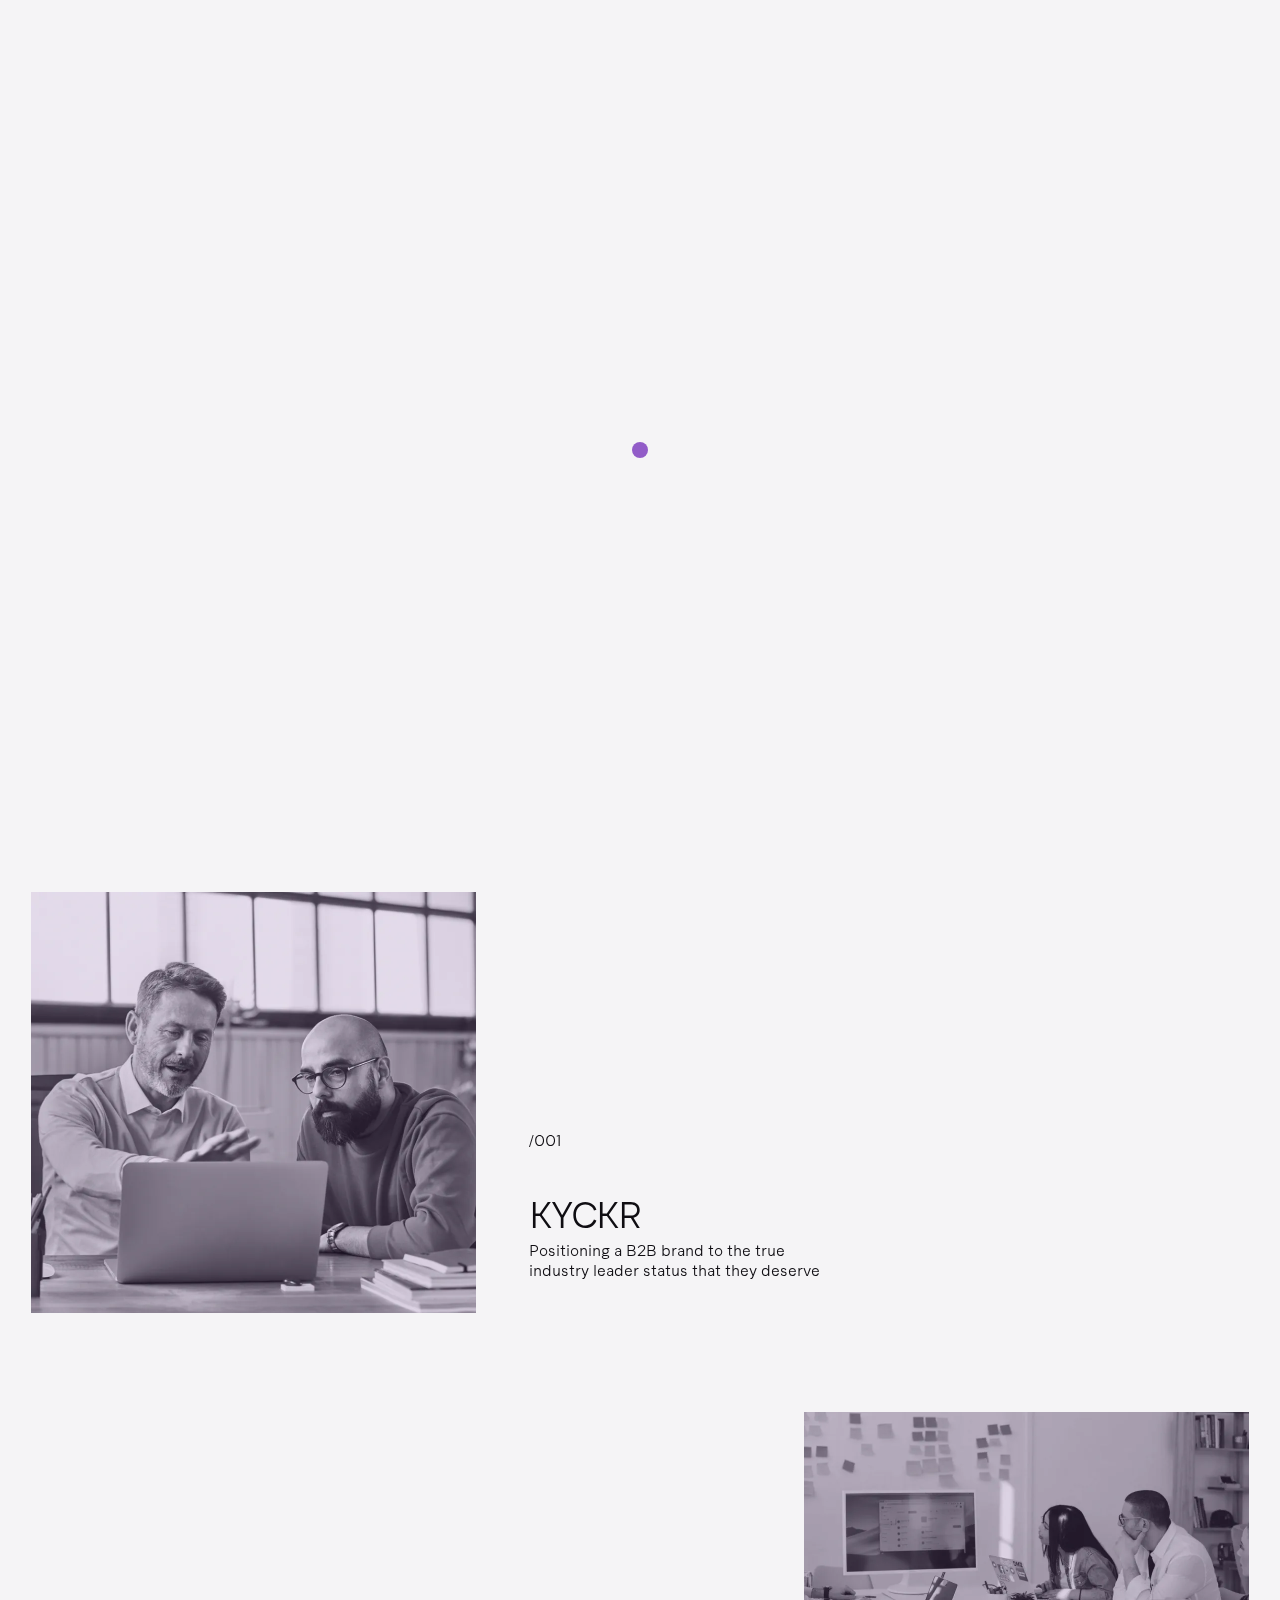
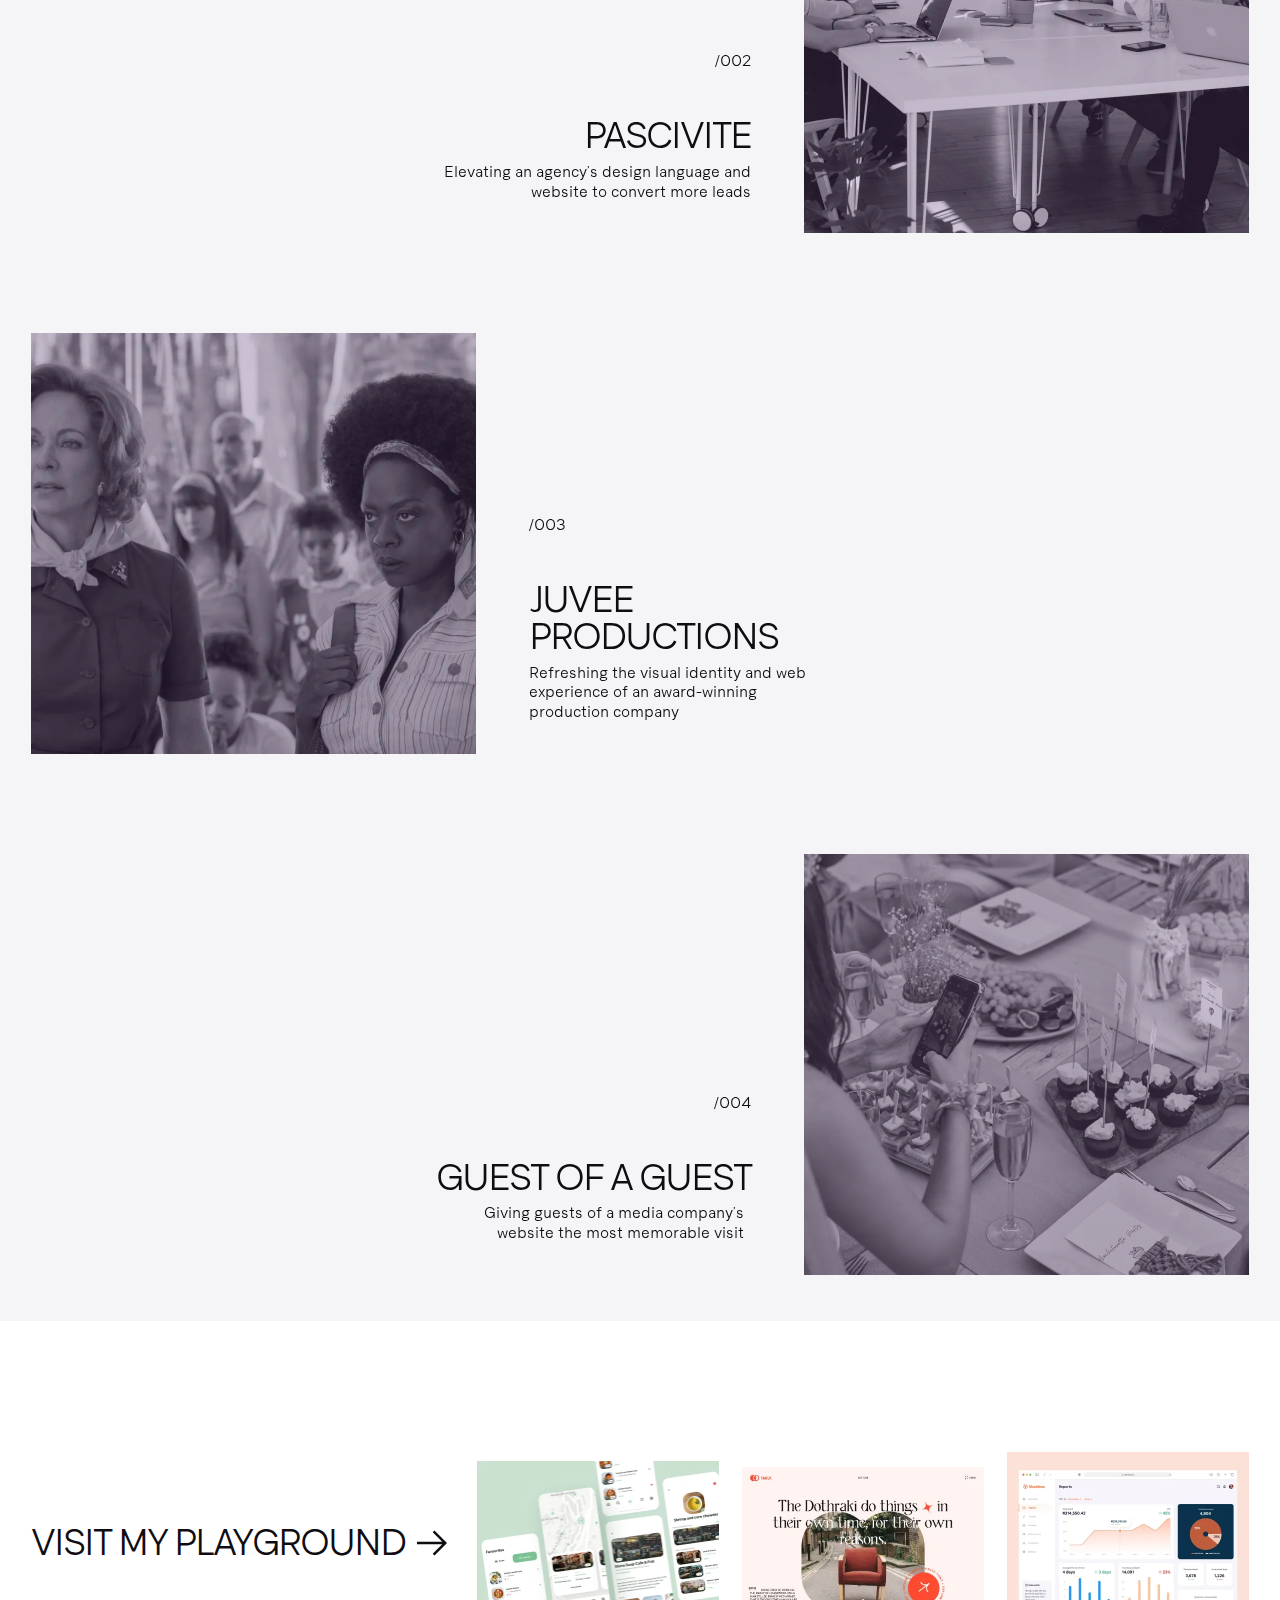
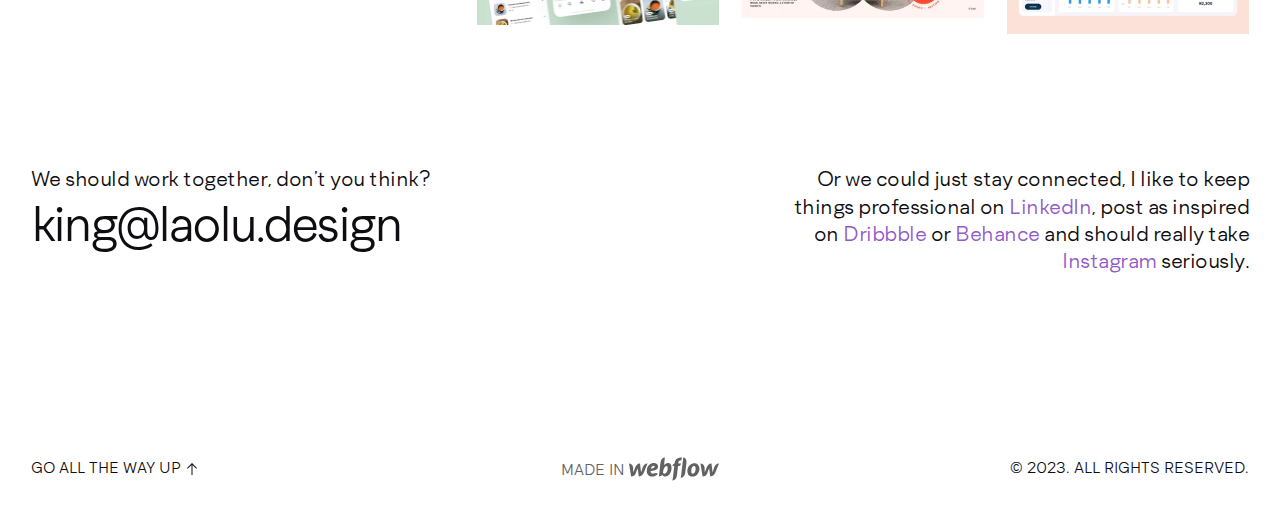
==== commit 7bc914ba: "Update copyright date" ====
--- a/index.html
+++ b/index.html
@@ -1,5 +1,5 @@
 <!DOCTYPE html><!--  This site was created in Webflow. https://www.webflow.com  -->
-<!--  Last Published: Mon Sep 26 2022 12:01:14 GMT+0000 (Coordinated Universal Time)  -->
+<!--  Last Published: Fri May 12 2023 10:55:01 GMT+0000 (Coordinated Universal Time)  -->
 <html data-wf-page="62fc069a4adcedbc7edffd40" data-wf-site="62fc06994adced6264dffd3a" lang="en">
 <head>
   <meta charset="utf-8">
@@ -115,11 +115,11 @@
         <div class="nav_left-wrapper">
           <div data-w-id="38ac3135-efcd-9ae6-ae29-7fb710bf50f9" class="nav_scroll-text for-home"><span class="text-color-purple">Scroll Down,</span> there&#x27;s more doc 🥕</div>
           <div data-w-id="773ee0f8-1b75-7da1-5701-1bda5ca90da5" class="nav_scroll-text-done">Th-th-th-that’s all folks! 🙃</div>
-          <a href="index.html" data-w-id="0f33ade8-c54c-df90-a606-c642b23ba92b" aria-current="page" class="nav_brand-link for-home w-nav-brand w--current"><img src="images/logo.svg" loading="lazy" alt="Brand Logo" class="nav_brand-logo"></a>
+          <a href="/" data-w-id="0f33ade8-c54c-df90-a606-c642b23ba92b" aria-current="page" class="nav_brand-link for-home w-nav-brand w--current"><img src="images/logo.svg" loading="lazy" alt="Brand Logo" class="nav_brand-logo"></a>
         </div>
         <nav role="navigation" class="nav_menu w-nav-menu">
-          <a href="playground.html" class="nav_link hide-mobile-portrait w-nav-link">Playground</a>
-          <a href="about.html" class="nav_link w-nav-link">About</a>
+          <a href="playground" class="nav_link hide-mobile-portrait w-nav-link">Playground</a>
+          <a href="about" class="nav_link w-nav-link">About</a>
           <a data-w-id="de7e5e60-0a42-ad43-cba9-7b7db8ec42ab" href="mailto:king@laolu.design?subject=Hey%20LaOlu%2C%20Let&#x27;s%20work%20together" class="nav_availability-wrapper hide-mobile-portrait w-inline-block">
             <div>Available</div>
             <div class="nav_availability-icon"><img src="images/icon-go-text.svg" loading="lazy" data-w-id="de7e5e60-0a42-ad43-cba9-7b7db8ec42af" alt="" class="anim-hover-icon-1"><img src="images/icon-mail.svg" loading="lazy" data-w-id="e15fb897-3c2e-7965-b270-9bed9219ae5d" alt="" class="anim-hover-icon-2"></div>
@@ -165,7 +165,7 @@
             <div class="container-large">
               <div class="padding-vertical padding-large">
                 <div class="project_component">
-                  <a id="w-node-_55631202-f28d-e655-0d3c-2bd4528e31c6-7edffd40" data-w-id="55631202-f28d-e655-0d3c-2bd4528e31c6" href="kyckr.html" class="project_item w-inline-block">
+                  <a id="w-node-_55631202-f28d-e655-0d3c-2bd4528e31c6-7edffd40" data-w-id="55631202-f28d-e655-0d3c-2bd4528e31c6" href="kyckr" class="project_item w-inline-block">
                     <div class="project_image-wrapper">
                       <div style="width:100%;height:100%" class="project_cover-image-wrapper"><img src="images/img-kyckr-cover.webp" loading="lazy" width="445" srcset="images/img-kyckr-cover-p-500.jpg 500w, images/img-kyckr-cover-p-800.jpg 800w, images/img-kyckr-cover.webp 890w" alt="kyckr project cover image" sizes="(max-width: 479px) 27vw, (max-width: 767px) 55vw, (max-width: 991px) 46vw, 100vw" class="project_cover-image"></div><img src="images/img-kyckr-work.webp" loading="lazy" width="445" style="-webkit-transform:translate3d(0, 0, 0) scale3d(1.1, 1.1, 1) rotateX(0) rotateY(0) rotateZ(0) skew(0, 0);-moz-transform:translate3d(0, 0, 0) scale3d(1.1, 1.1, 1) rotateX(0) rotateY(0) rotateZ(0) skew(0, 0);-ms-transform:translate3d(0, 0, 0) scale3d(1.1, 1.1, 1) rotateX(0) rotateY(0) rotateZ(0) skew(0, 0);transform:translate3d(0, 0, 0) scale3d(1.1, 1.1, 1) rotateX(0) rotateY(0) rotateZ(0) skew(0, 0)" alt="kyckr project work image" sizes="(max-width: 479px) 27vw, (max-width: 767px) 55vw, (max-width: 991px) 46vw, 100vw" srcset="images/img-kyckr-work-p-500.jpg 500w, images/img-kyckr-work-p-800.jpg 800w, images/img-kyckr-work.webp 890w" class="project_work-image">
                     </div>
@@ -181,7 +181,7 @@
                       </div>
                     </div>
                   </a>
-                  <a id="w-node-acc49eac-538a-8c4f-b6de-f2f4997802dc-7edffd40" data-w-id="acc49eac-538a-8c4f-b6de-f2f4997802dc" href="pascivite.html" class="project_item is-right w-inline-block">
+                  <a id="w-node-acc49eac-538a-8c4f-b6de-f2f4997802dc-7edffd40" data-w-id="acc49eac-538a-8c4f-b6de-f2f4997802dc" href="pascivite" class="project_item is-right w-inline-block">
                     <div class="project_image-wrapper is-right">
                       <div style="width:100%;height:100%" class="project_cover-image-wrapper"><img src="images/img-pasci-cover.webp" loading="lazy" width="445" srcset="images/img-pasci-cover-p-500.jpg 500w, images/img-pasci-cover-p-800.jpg 800w, images/img-pasci-cover.webp 890w" alt="pascivite project cover image" sizes="(max-width: 479px) 34vw, (max-width: 767px) 55vw, (max-width: 991px) 46vw, 100vw" class="project_cover-image"></div><img src="images/img-pasci-work.webp" loading="lazy" width="445" style="-webkit-transform:translate3d(0, 0, 0) scale3d(1.1, 1.1, 1) rotateX(0) rotateY(0) rotateZ(0) skew(0, 0);-moz-transform:translate3d(0, 0, 0) scale3d(1.1, 1.1, 1) rotateX(0) rotateY(0) rotateZ(0) skew(0, 0);-ms-transform:translate3d(0, 0, 0) scale3d(1.1, 1.1, 1) rotateX(0) rotateY(0) rotateZ(0) skew(0, 0);transform:translate3d(0, 0, 0) scale3d(1.1, 1.1, 1) rotateX(0) rotateY(0) rotateZ(0) skew(0, 0)" alt="pascivite project work image" sizes="(max-width: 479px) 34vw, (max-width: 767px) 55vw, (max-width: 991px) 46vw, 100vw" srcset="images/img-pasci-work-p-500.jpg 500w, images/img-pasci-work-p-800.jpg 800w, images/img-pasci-work.webp 890w" class="project_work-image">
                     </div>
@@ -197,7 +197,7 @@
                       </div>
                     </div>
                   </a>
-                  <a id="w-node-_674fe4f3-137b-bfac-0171-8456da2daaf6-7edffd40" data-w-id="674fe4f3-137b-bfac-0171-8456da2daaf6" href="juvee-productions.html" class="project_item w-inline-block">
+                  <a id="w-node-_674fe4f3-137b-bfac-0171-8456da2daaf6-7edffd40" data-w-id="674fe4f3-137b-bfac-0171-8456da2daaf6" href="juvee-productions" class="project_item w-inline-block">
                     <div class="project_image-wrapper">
                       <div style="width:100%;height:100%" class="project_cover-image-wrapper"><img src="images/img-juvee-cover.webp" loading="lazy" width="445" srcset="images/img-juvee-cover-p-500.jpg 500w, images/img-juvee-cover-p-800.jpg 800w, images/img-juvee-cover.webp 890w" alt="juvee project cover image" sizes="(max-width: 479px) 51vw, (max-width: 767px) 55vw, (max-width: 991px) 46vw, 100vw" class="project_cover-image"></div><img src="images/img-juvee-work.webp" loading="lazy" width="445" style="-webkit-transform:translate3d(0, 0, 0) scale3d(1.1, 1.1, 1) rotateX(0) rotateY(0) rotateZ(0) skew(0, 0);-moz-transform:translate3d(0, 0, 0) scale3d(1.1, 1.1, 1) rotateX(0) rotateY(0) rotateZ(0) skew(0, 0);-ms-transform:translate3d(0, 0, 0) scale3d(1.1, 1.1, 1) rotateX(0) rotateY(0) rotateZ(0) skew(0, 0);transform:translate3d(0, 0, 0) scale3d(1.1, 1.1, 1) rotateX(0) rotateY(0) rotateZ(0) skew(0, 0)" alt="juvee project work image" sizes="(max-width: 479px) 51vw, (max-width: 767px) 55vw, (max-width: 991px) 46vw, 100vw" srcset="images/img-juvee-work-p-500.jpg 500w, images/img-juvee-work-p-800.jpg 800w, images/img-juvee-work.webp 890w" class="project_work-image">
                     </div>
@@ -213,7 +213,7 @@
                       </div>
                     </div>
                   </a>
-                  <a id="w-node-_78ca95f9-e965-b511-177a-6a2aff253533-7edffd40" data-w-id="78ca95f9-e965-b511-177a-6a2aff253533" href="goag.html" class="project_item is-right w-inline-block">
+                  <a id="w-node-_78ca95f9-e965-b511-177a-6a2aff253533-7edffd40" data-w-id="78ca95f9-e965-b511-177a-6a2aff253533" href="goag" class="project_item is-right w-inline-block">
                     <div class="project_image-wrapper is-right">
                       <div style="width:100%;height:100%" class="project_cover-image-wrapper"><img src="images/img-goag-cover.webp" loading="lazy" width="445" srcset="images/img-goag-cover-p-500.jpg 500w, images/img-goag-cover-p-800.jpg 800w, images/img-goag-cover.webp 890w" alt="guest of a guest project cover image" sizes="(max-width: 479px) 27vw, (max-width: 767px) 55vw, (max-width: 991px) 46vw, 100vw" class="project_cover-image"></div><img src="images/img-goag-work.webp" loading="lazy" width="445" style="-webkit-transform:translate3d(0, 0, 0) scale3d(1.1, 1.1, 1) rotateX(0) rotateY(0) rotateZ(0) skew(0, 0);-moz-transform:translate3d(0, 0, 0) scale3d(1.1, 1.1, 1) rotateX(0) rotateY(0) rotateZ(0) skew(0, 0);-ms-transform:translate3d(0, 0, 0) scale3d(1.1, 1.1, 1) rotateX(0) rotateY(0) rotateZ(0) skew(0, 0);transform:translate3d(0, 0, 0) scale3d(1.1, 1.1, 1) rotateX(0) rotateY(0) rotateZ(0) skew(0, 0)" alt="guest of a guest project work image" sizes="(max-width: 479px) 27vw, (max-width: 767px) 55vw, (max-width: 991px) 46vw, 100vw" srcset="images/img-goag-work-p-500.jpg 500w, images/img-goag-work-p-800.jpg 800w, images/img-goag-work.webp 890w" class="project_work-image">
                     </div>
@@ -240,7 +240,7 @@
           <div class="container-large">
             <div class="padding-vertical padding-xhuge for-playground-link">
               <div class="footer_playgorund-wrapper">
-                <a data-w-id="d9271266-f031-5b35-9309-ec261e8bdcab" href="playground.html" class="footer_playground-cta heading-medium w-inline-block">
+                <a data-w-id="d9271266-f031-5b35-9309-ec261e8bdcab" href="playground" class="footer_playground-cta heading-medium w-inline-block">
                   <div>VISIT MY PLAYGROUND</div><img src="images/icon-big-arrow.svg" loading="lazy" alt="" class="icon-right-arrow">
                   <div data-w-id="d9271266-f031-5b35-9309-ec261e8bdcaf" class="footer_playgorund-thumbnails hide-tablet"><img src="images/img-playgrd-thumb-01.webp" loading="lazy" width="242" alt="playground thumbnail" class="footer_playgorund-thumb one"><img src="images/img-playgrd-thumb-02.webp" loading="lazy" width="242" alt="playground thumbnail" class="footer_playgorund-thumb two"><img src="images/img-playgrd-thumb-03.webp" loading="lazy" width="242" alt="playground thumbnail" class="footer_playgorund-thumb three"></div>
                 </a>
@@ -269,7 +269,7 @@
                 <div class="footer_webflow-credit hide-mobile-landscape">
                   <div>Made In</div><img src="images/icon-webflow.svg" loading="lazy" alt="webflow logo">
                 </div>
-                <div>© 2022. all rights reserved.</div>
+                <div>© 2023. all rights reserved.</div>
               </div>
             </div>
           </div>
@@ -279,7 +279,6 @@
   </div>
   <script src="https://d3e54v103j8qbb.cloudfront.net/js/jquery-3.5.1.min.dc5e7f18c8.js?site=62fc06994adced6264dffd3a" type="text/javascript" integrity="sha256-9/aliU8dGd2tb6OSsuzixeV4y/faTqgFtohetphbbj0=" crossorigin="anonymous"></script>
   <script src="js/webflow.js" type="text/javascript"></script>
-  <!-- [if lte IE 9]><script src="https://cdnjs.cloudflare.com/ajax/libs/placeholders/3.0.2/placeholders.min.js"></script><![endif] -->
   <script>
  // © Code by T.RICKS, https://www.tricksdesign.com/
 // You have the license to use this code in your projects but not redistribute it to others
--- a/css/webflow.css
+++ b/css/webflow.css
@@ -1164,17 +1164,10 @@
  *    underneath the lightbox.
  */
 .w-lightbox-backdrop {
-  color: #000;
   cursor: auto;
-  font-family: serif;
-  font-size: medium;
   font-style: normal;
-  font-variant: normal;
-  font-weight: normal;
   letter-spacing: normal;
-  line-height: normal;
   list-style: disc;
-  text-align: start;
   text-indent: 0;
   text-shadow: none;
   text-transform: none;
@@ -1825,8 +1818,5 @@
   display: none !important;
 }
 .wf-layout-layout {
-  display: grid !important;
-}
-.wf-layout-cell {
-  display: flex !important;
-}
+  display: grid;
+}
--- a/css/folio-tkl.webflow.css
+++ b/css/folio-tkl.webflow.css
@@ -1,218 +1,158 @@
 .w-checkbox {
-  display: block;
   margin-bottom: 5px;
   padding-left: 20px;
-}
-
-.w-checkbox::before {
-  content: ' ';
+  display: block;
+}
+
+.w-checkbox:before {
+  content: " ";
+  grid-area: 1 / 1 / 2 / 2;
   display: table;
-  -ms-grid-column-span: 1;
-  grid-column-end: 2;
-  -ms-grid-column: 1;
-  grid-column-start: 1;
-  -ms-grid-row-span: 1;
-  grid-row-end: 2;
-  -ms-grid-row: 1;
-  grid-row-start: 1;
-}
-
-.w-checkbox::after {
-  content: ' ';
+}
+
+.w-checkbox:after {
+  content: " ";
+  clear: both;
+  grid-area: 1 / 1 / 2 / 2;
   display: table;
-  -ms-grid-column-span: 1;
-  grid-column-end: 2;
-  -ms-grid-column: 1;
-  grid-column-start: 1;
-  -ms-grid-row-span: 1;
-  grid-row-end: 2;
-  -ms-grid-row: 1;
-  grid-row-start: 1;
-  clear: both;
 }
 
 .w-checkbox-input {
   float: left;
-  margin-bottom: 0px;
-  margin-left: -20px;
-  margin-right: 0px;
-  margin-top: 4px;
+  margin: 4px 0 0 -20px;
   line-height: normal;
 }
 
 .w-checkbox-input--inputType-custom {
-  border-top-width: 1px;
-  border-bottom-width: 1px;
-  border-left-width: 1px;
-  border-right-width: 1px;
-  border-top-color: #ccc;
-  border-bottom-color: #ccc;
-  border-left-color: #ccc;
-  border-right-color: #ccc;
-  border-top-style: solid;
-  border-bottom-style: solid;
-  border-left-style: solid;
-  border-right-style: solid;
   width: 12px;
   height: 12px;
-  border-bottom-left-radius: 2px;
-  border-bottom-right-radius: 2px;
-  border-top-left-radius: 2px;
-  border-top-right-radius: 2px;
+  border: 1px solid #ccc;
+  border-radius: 2px;
 }
 
 .w-checkbox-input--inputType-custom.w--redirected-checked {
   background-color: #3898ec;
-  border-top-color: #3898ec;
-  border-bottom-color: #3898ec;
-  border-left-color: #3898ec;
-  border-right-color: #3898ec;
   background-image: url('https://d3e54v103j8qbb.cloudfront.net/static/custom-checkbox-checkmark.589d534424.svg');
-  background-position: 50% 50%;
+  background-position: 50%;
+  background-repeat: no-repeat;
   background-size: cover;
-  background-repeat: no-repeat;
+  border-color: #3898ec;
 }
 
 .w-checkbox-input--inputType-custom.w--redirected-focus {
-  box-shadow: 0px 0px 3px 1px #3898ec;
+  box-shadow: 0 0 3px 1px #3898ec;
 }
 
 .w-form-formradioinput--inputType-custom {
-  border-top-width: 1px;
-  border-bottom-width: 1px;
-  border-left-width: 1px;
-  border-right-width: 1px;
-  border-top-color: #ccc;
-  border-bottom-color: #ccc;
-  border-left-color: #ccc;
-  border-right-color: #ccc;
-  border-top-style: solid;
-  border-bottom-style: solid;
-  border-left-style: solid;
-  border-right-style: solid;
   width: 12px;
   height: 12px;
-  border-bottom-left-radius: 50%;
-  border-bottom-right-radius: 50%;
-  border-top-left-radius: 50%;
-  border-top-right-radius: 50%;
+  border: 1px solid #ccc;
+  border-radius: 50%;
 }
 
 .w-form-formradioinput--inputType-custom.w--redirected-focus {
-  box-shadow: 0px 0px 3px 1px #3898ec;
+  box-shadow: 0 0 3px 1px #3898ec;
 }
 
 .w-form-formradioinput--inputType-custom.w--redirected-checked {
-  border-top-width: 4px;
-  border-bottom-width: 4px;
-  border-left-width: 4px;
-  border-right-width: 4px;
-  border-top-color: #3898ec;
-  border-bottom-color: #3898ec;
-  border-left-color: #3898ec;
-  border-right-color: #3898ec;
+  border-width: 4px;
+  border-color: #3898ec;
 }
 
 body {
+  color: #0f0d12;
+  cursor: auto;
   background-color: #f5f4f6;
   font-family: Quadran, sans-serif;
-  color: #0f0d12;
   font-size: 1rem;
+  font-weight: 300;
   line-height: 1.3;
-  font-weight: 300;
-  cursor: auto;
 }
 
 h1 {
-  margin-top: 0rem;
-  margin-bottom: 0rem;
+  letter-spacing: -2px;
+  margin-top: 0;
+  margin-bottom: 0;
   font-family: Quadran, sans-serif;
   font-size: 5.8rem;
+  font-weight: 300;
   line-height: 1;
-  font-weight: 300;
-  letter-spacing: -2px;
 }
 
 h2 {
-  margin-top: 0rem;
-  margin-bottom: 0rem;
+  letter-spacing: -3px;
+  margin-top: 0;
+  margin-bottom: 0;
   font-family: Quadran, sans-serif;
   font-size: 3.25rem;
+  font-weight: 300;
   line-height: 1;
-  font-weight: 300;
-  letter-spacing: -3px;
 }
 
 h3 {
-  margin-top: 0rem;
-  margin-bottom: 0rem;
+  letter-spacing: -2px;
+  margin-top: 0;
+  margin-bottom: 0;
   font-family: Quadran, sans-serif;
   font-size: 2.4rem;
+  font-weight: 300;
   line-height: 1;
-  font-weight: 300;
-  letter-spacing: -2px;
 }
 
 h4 {
-  margin-top: 0rem;
-  margin-bottom: 0rem;
+  margin-top: 0;
+  margin-bottom: 0;
   font-size: 1.25rem;
+  font-weight: 400;
   line-height: 1.4;
+}
+
+h5 {
+  margin-top: 0;
+  margin-bottom: 0;
+  font-size: .875rem;
   font-weight: 400;
-}
-
-h5 {
-  margin-top: 0rem;
-  margin-bottom: 0rem;
-  font-size: 0.875rem;
   line-height: 1.5;
+}
+
+h6 {
+  margin-top: 0;
+  margin-bottom: 0;
+  font-size: .75rem;
   font-weight: 400;
-}
-
-h6 {
-  margin-top: 0rem;
-  margin-bottom: 0rem;
-  font-size: 0.75rem;
   line-height: 1.5;
-  font-weight: 400;
 }
 
 p {
-  margin-bottom: 0rem;
+  letter-spacing: -.5px;
+  margin-bottom: 0;
   font-size: 1.375rem;
-  letter-spacing: -0.5px;
-}
-
-ul {
-  margin-top: 0rem;
-  margin-bottom: 0rem;
+}
+
+ul, ol {
+  margin-top: 0;
+  margin-bottom: 0;
   padding-left: 1.25rem;
 }
 
-ol {
-  margin-top: 0rem;
-  margin-bottom: 0rem;
-  padding-left: 1.25rem;
-}
-
 li {
-  margin-bottom: 0.25rem;
+  margin-bottom: .25rem;
 }
 
 img {
+  max-width: 100%;
   display: inline-block;
-  max-width: 100%;
 }
 
 label {
-  margin-bottom: 0.25rem;
+  margin-bottom: .25rem;
   font-weight: 500;
 }
 
 blockquote {
-  margin-bottom: 0rem;
-  padding: 0.75rem 1.25rem;
-  border-left: 0.25rem solid #e2e2e2;
+  border-left: .25rem solid #e2e2e2;
+  margin-bottom: 0;
+  padding: .75rem 1.25rem;
   font-size: 1.25rem;
   line-height: 1.5;
 }
@@ -223,8 +163,8 @@
 }
 
 figcaption {
-  margin-top: 0.25rem;
   text-align: center;
+  margin-top: .25rem;
 }
 
 .form-message-success {
@@ -232,8 +172,8 @@
 }
 
 .z-2 {
+  z-index: 2;
   position: relative;
-  z-index: 2;
 }
 
 .text-color-black {
@@ -241,25 +181,19 @@
 }
 
 .fs-styleguide_row {
-  display: -ms-grid;
-  display: grid;
-  -webkit-box-pack: start;
-  -webkit-justify-content: start;
-  -ms-flex-pack: start;
-  justify-content: start;
-  grid-auto-flow: column;
-  grid-auto-columns: auto;
   grid-column-gap: 1.25rem;
   grid-row-gap: 1.25rem;
-  -ms-grid-columns: auto;
+  grid-template-rows: auto;
   grid-template-columns: auto;
-  -ms-grid-rows: auto;
-  grid-template-rows: auto;
+  grid-auto-columns: auto;
+  grid-auto-flow: column;
+  justify-content: start;
+  display: grid;
 }
 
 .fs-styleguide_row.is-for-social-icons {
-  grid-column-gap: 0.75rem;
-  grid-row-gap: 0.75rem;
+  grid-column-gap: .75rem;
+  grid-row-gap: .75rem;
 }
 
 .text-style-strikethrough {
@@ -267,15 +201,12 @@
 }
 
 .fs-styleguide_3-col {
-  display: -ms-grid;
-  display: grid;
-  grid-auto-columns: 1fr;
   grid-column-gap: 1.5rem;
   grid-row-gap: 1.5rem;
-  -ms-grid-columns: 1fr 1fr 1fr;
+  grid-template-rows: auto;
   grid-template-columns: 1fr 1fr 1fr;
-  -ms-grid-rows: auto;
-  grid-template-rows: auto;
+  grid-auto-columns: 1fr;
+  display: grid;
 }
 
 .text-weight-semibold {
@@ -292,19 +223,13 @@
 }
 
 .layer {
+  justify-content: center;
+  align-items: center;
   position: absolute;
+  top: 0%;
+  bottom: 0%;
   left: 0%;
-  top: 0%;
   right: 0%;
-  bottom: 0%;
-  -webkit-box-pack: center;
-  -webkit-justify-content: center;
-  -ms-flex-pack: center;
-  justify-content: center;
-  -webkit-box-align: center;
-  -webkit-align-items: center;
-  -ms-flex-align: center;
-  align-items: center;
 }
 
 .show {
@@ -312,9 +237,9 @@
 }
 
 .fs-styleguide_color-sample {
-  margin-top: 0.5rem;
+  background-color: #f5f5f5;
+  margin-top: .5rem;
   padding: 3rem 5rem;
-  background-color: #f5f5f5;
 }
 
 .fs-styleguide_color-sample.is-neutral-500 {
@@ -362,12 +287,12 @@
 }
 
 .global-styles {
+  display: block;
   position: fixed;
+  top: 0%;
+  bottom: auto;
   left: 0%;
-  top: 0%;
   right: auto;
-  bottom: auto;
-  display: block;
 }
 
 .icon-1x1-small {
@@ -376,26 +301,20 @@
 }
 
 .button {
-  padding: 0.75rem 1.25rem;
-  -webkit-box-pack: center;
-  -webkit-justify-content: center;
-  -ms-flex-pack: center;
+  color: #fff;
+  text-align: center;
+  background-color: #386eec;
   justify-content: center;
-  -webkit-box-align: center;
-  -webkit-align-items: center;
-  -ms-flex-align: center;
-  align-items: center;
-  background-color: #386eec;
-  color: #fff;
+  align-items: center;
+  padding: .75rem 1.25rem;
   font-weight: 600;
-  text-align: center;
 }
 
 .heading-medium {
+  letter-spacing: -2px;
   font-size: 2.4rem;
+  font-weight: 300;
   line-height: 1;
-  font-weight: 300;
-  letter-spacing: -2px;
 }
 
 .heading-medium.project_title {
@@ -403,10 +322,10 @@
 }
 
 .heading-large {
+  letter-spacing: -3px;
   font-size: 3.25rem;
+  font-weight: 300;
   line-height: 1;
-  font-weight: 300;
-  letter-spacing: -3px;
 }
 
 .text-weight-bold {
@@ -414,10 +333,10 @@
 }
 
 .text-size-large {
+  letter-spacing: -1px;
   font-size: 2.4rem;
+  font-weight: 300;
   line-height: 1.2;
-  font-weight: 300;
-  letter-spacing: -1px;
 }
 
 .icon-medium {
@@ -425,9 +344,9 @@
 }
 
 .text-size-regular {
+  letter-spacing: -.5px;
   font-size: 1.375rem;
   line-height: 1.3;
-  letter-spacing: -0.5px;
 }
 
 .text-weight-normal {
@@ -435,21 +354,15 @@
 }
 
 .fs-styleguide_section {
-  display: -ms-grid;
-  display: grid;
+  grid-column-gap: 4rem;
+  grid-row-gap: 2.5rem;
+  grid-template-rows: auto;
+  grid-template-columns: .5fr 1fr;
+  grid-auto-columns: 1fr;
+  align-items: start;
   padding-top: 2rem;
   padding-bottom: 2rem;
-  -webkit-box-align: start;
-  -webkit-align-items: start;
-  -ms-flex-align: start;
-  align-items: start;
-  grid-auto-columns: 1fr;
-  grid-column-gap: 4rem;
-  grid-row-gap: 2.5rem;
-  -ms-grid-columns: 0.5fr 1fr;
-  grid-template-columns: 0.5fr 1fr;
-  -ms-grid-rows: auto;
-  grid-template-rows: auto;
+  display: grid;
 }
 
 .text-align-center {
@@ -457,8 +370,8 @@
 }
 
 .z-1 {
+  z-index: 1;
   position: relative;
-  z-index: 1;
 }
 
 .icon-small {
@@ -484,20 +397,20 @@
 }
 
 .fs-styleguide_section-type {
-  padding: 1.25rem;
-  background-color: #000;
   color: #fff;
-  font-size: 1rem;
-  font-weight: 600;
   text-align: center;
   letter-spacing: 1px;
   text-transform: uppercase;
+  background-color: #000;
+  padding: 1.25rem;
+  font-size: 1rem;
+  font-weight: 600;
 }
 
 .text-size-medium {
+  letter-spacing: -.5px;
   font-size: 1.8rem;
   font-weight: 300;
-  letter-spacing: -0.5px;
 }
 
 .text-align-left {
@@ -514,17 +427,17 @@
 }
 
 .form-wrapper {
-  margin-bottom: 0rem;
+  margin-bottom: 0;
 }
 
 .text-style-muted {
-  opacity: 0.6;
+  opacity: .6;
 }
 
 .text-size-small {
+  letter-spacing: 0;
   font-size: 1rem;
   line-height: 1.2;
-  letter-spacing: 0px;
 }
 
 .text-rich-text h1 {
@@ -532,41 +445,23 @@
   margin-bottom: 1.5rem;
 }
 
-.text-rich-text h2 {
+.text-rich-text h2, .text-rich-text h3, .text-rich-text h4 {
   margin-top: 1.5rem;
   margin-bottom: 1rem;
 }
 
-.text-rich-text h3 {
-  margin-top: 1.5rem;
-  margin-bottom: 1rem;
-}
-
-.text-rich-text h4 {
-  margin-top: 1.5rem;
-  margin-bottom: 1rem;
-}
-
 .text-rich-text h5 {
   margin-top: 1.25rem;
-  margin-bottom: 0.75rem;
+  margin-bottom: .75rem;
 }
 
 .text-rich-text h6 {
   margin-top: 1.25rem;
-  margin-bottom: 0.5rem;
-}
-
-.text-rich-text p {
-  margin-bottom: 0.75rem;
-}
-
-.text-rich-text blockquote {
-  margin-bottom: 0.75rem;
-}
-
-.text-rich-text ul {
-  margin-bottom: 0.75rem;
+  margin-bottom: .5rem;
+}
+
+.text-rich-text p, .text-rich-text blockquote, .text-rich-text ul {
+  margin-bottom: .75rem;
 }
 
 .max-width-xlarge {
@@ -584,28 +479,18 @@
 }
 
 .form-radio {
-  display: -webkit-box;
-  display: -webkit-flex;
-  display: -ms-flexbox;
-  display: flex;
-  margin-bottom: 0.5rem;
-  padding-left: 0rem;
-  -webkit-box-orient: horizontal;
-  -webkit-box-direction: normal;
-  -webkit-flex-direction: row;
-  -ms-flex-direction: row;
   flex-direction: row;
-  -webkit-box-align: center;
-  -webkit-align-items: center;
-  -ms-flex-align: center;
-  align-items: center;
+  align-items: center;
+  margin-bottom: .5rem;
+  padding-left: 0;
+  display: flex;
 }
 
 .heading-xlarge {
+  letter-spacing: -2px;
   font-size: 5.8rem;
+  font-weight: 300;
   line-height: 1;
-  font-weight: 300;
-  letter-spacing: -2px;
 }
 
 .max-width-xsmall {
@@ -615,14 +500,14 @@
 
 .form-input {
   min-height: 3rem;
-  margin-bottom: 0.75rem;
-  padding: 0.5rem 1rem;
-  background-color: transparent;
+  background-color: rgba(0, 0, 0, 0);
+  margin-bottom: .75rem;
+  padding: .5rem 1rem;
 }
 
 .form-input.is-text-area {
   min-height: 8rem;
-  padding-top: 0.75rem;
+  padding-top: .75rem;
 }
 
 .max-width-xxsmall {
@@ -631,13 +516,13 @@
 }
 
 .page-wrapper.is-fixed {
+  width: 100%;
   position: fixed;
-  top: 0px;
-  width: 100%;
+  top: 0;
 }
 
 .text-size-tiny {
-  font-size: 0.875rem;
+  font-size: .875rem;
   line-height: 1.2;
 }
 
@@ -647,33 +532,33 @@
 }
 
 .form-checkbox-icon {
-  width: 0.875rem;
-  height: 0.875rem;
-  margin: 0rem 0.5rem 0rem 0rem;
-  border-radius: 0.125rem;
+  width: .875rem;
+  height: .875rem;
+  border-radius: .125rem;
+  margin: 0 .5rem 0 0;
 }
 
 .form-checkbox-icon.w--redirected-checked {
-  width: 0.875rem;
-  height: 0.875rem;
-  margin: 0rem 0.5rem 0rem 0rem;
-  border-radius: 0.125rem;
+  width: .875rem;
+  height: .875rem;
   background-size: 90%;
+  border-radius: .125rem;
+  margin: 0 .5rem 0 0;
 }
 
 .form-checkbox-icon.w--redirected-focus {
-  width: 0.875rem;
-  height: 0.875rem;
-  margin: 0rem 0.5rem 0rem 0rem;
-  border-radius: 0.125rem;
-  box-shadow: 0 0 0.25rem 0rem #3898ec;
+  width: .875rem;
+  height: .875rem;
+  border-radius: .125rem;
+  margin: 0 .5rem 0 0;
+  box-shadow: 0 0 .25rem 0 #3898ec;
 }
 
 .container-large {
   width: 100%;
   max-width: 90rem;
+  margin-left: auto;
   margin-right: auto;
-  margin-left: auto;
 }
 
 .max-width-xxlarge {
@@ -682,14 +567,14 @@
 }
 
 .background-color-black {
+  color: #f5f5f5;
   background-color: #000;
-  color: #f5f5f5;
 }
 
 .text-style-quote {
-  margin-bottom: 0rem;
-  padding: 0.75rem 1.25rem;
-  border-left: 0.25rem solid #e2e2e2;
+  border-left: .25rem solid #e2e2e2;
+  margin-bottom: 0;
+  padding: .75rem 1.25rem;
   font-size: 1.25rem;
   line-height: 1.5;
 }
@@ -699,20 +584,17 @@
 }
 
 .align-center {
+  margin-left: auto;
   margin-right: auto;
-  margin-left: auto;
 }
 
 .fs-styleguide_1-col {
-  display: -ms-grid;
-  display: grid;
-  grid-auto-columns: 1fr;
   grid-column-gap: 1.25rem;
   grid-row-gap: 1.25rem;
-  -ms-grid-columns: 1fr;
+  grid-template-rows: auto;
   grid-template-columns: 1fr;
-  -ms-grid-rows: auto;
-  grid-template-rows: auto;
+  grid-auto-columns: 1fr;
+  display: grid;
 }
 
 .fs-styleguide_1-col.gap-medium {
@@ -720,29 +602,23 @@
 }
 
 .spacing-clean {
-  margin: 0rem;
-  padding: 0rem;
+  margin: 0;
+  padding: 0;
 }
 
 .page-padding {
+  padding-left: 2rem;
   padding-right: 2rem;
-  padding-left: 2rem;
 }
 
 .fs-styleguide_2-col {
-  display: -ms-grid;
-  display: grid;
-  -webkit-box-pack: start;
-  -webkit-justify-content: start;
-  -ms-flex-pack: start;
-  justify-content: start;
-  grid-auto-columns: 1fr;
   grid-column-gap: 1.25rem;
   grid-row-gap: 1.25rem;
-  -ms-grid-columns: auto auto;
+  grid-template-rows: auto;
   grid-template-columns: auto auto;
-  -ms-grid-rows: auto;
-  grid-template-rows: auto;
+  grid-auto-columns: 1fr;
+  justify-content: start;
+  display: grid;
 }
 
 .text-align-right {
@@ -763,23 +639,23 @@
 }
 
 .form-radio-icon {
-  width: 0.875rem;
-  height: 0.875rem;
-  margin-top: 0rem;
-  margin-right: 0.5rem;
-  margin-left: 0rem;
+  width: .875rem;
+  height: .875rem;
+  margin-top: 0;
+  margin-left: 0;
+  margin-right: .5rem;
 }
 
 .form-radio-icon.w--redirected-checked {
-  width: 0.875rem;
-  height: 0.875rem;
-  border-width: 0.25rem;
+  width: .875rem;
+  height: .875rem;
+  border-width: .25rem;
 }
 
 .form-radio-icon.w--redirected-focus {
-  width: 0.875rem;
-  height: 0.875rem;
-  box-shadow: 0 0 0.25rem 0rem #3898ec;
+  width: .875rem;
+  height: .875rem;
+  box-shadow: 0 0 .25rem 0 #3898ec;
 }
 
 .show-mobile-landscape {
@@ -801,142 +677,94 @@
 }
 
 .form-checkbox {
-  display: -webkit-box;
-  display: -webkit-flex;
-  display: -ms-flexbox;
-  display: flex;
-  margin-bottom: 0.5rem;
-  padding-left: 0rem;
-  -webkit-box-orient: horizontal;
-  -webkit-box-direction: normal;
-  -webkit-flex-direction: row;
-  -ms-flex-direction: row;
   flex-direction: row;
-  -webkit-box-align: center;
-  -webkit-align-items: center;
-  -ms-flex-align: center;
-  align-items: center;
+  align-items: center;
+  margin-bottom: .5rem;
+  padding-left: 0;
+  display: flex;
 }
 
 .form-message-error {
-  margin-top: 0.75rem;
-  padding: 0.75rem;
+  margin-top: .75rem;
+  padding: .75rem;
 }
 
 .utility_component {
-  display: -webkit-box;
-  display: -webkit-flex;
-  display: -ms-flexbox;
-  display: flex;
   width: 100vw;
   height: 100vh;
   max-height: 100%;
   max-width: 100%;
+  justify-content: center;
+  align-items: center;
+  padding-left: 1.25rem;
   padding-right: 1.25rem;
-  padding-left: 1.25rem;
-  -webkit-box-pack: center;
-  -webkit-justify-content: center;
-  -ms-flex-pack: center;
-  justify-content: center;
-  -webkit-box-align: center;
-  -webkit-align-items: center;
-  -ms-flex-align: center;
-  align-items: center;
+  display: flex;
 }
 
 .utility_form-block {
-  display: -webkit-box;
-  display: -webkit-flex;
-  display: -ms-flexbox;
-  display: flex;
   max-width: 20rem;
-  -webkit-box-orient: vertical;
-  -webkit-box-direction: normal;
-  -webkit-flex-direction: column;
-  -ms-flex-direction: column;
+  text-align: center;
   flex-direction: column;
-  text-align: center;
+  display: flex;
 }
 
 .utility_form {
-  display: -webkit-box;
-  display: -webkit-flex;
-  display: -ms-flexbox;
-  display: flex;
-  -webkit-box-orient: vertical;
-  -webkit-box-direction: normal;
-  -webkit-flex-direction: column;
-  -ms-flex-direction: column;
   flex-direction: column;
-  -webkit-box-align: stretch;
-  -webkit-align-items: stretch;
-  -ms-flex-align: stretch;
   align-items: stretch;
+  display: flex;
 }
 
 .utility_image {
+  margin-bottom: .5rem;
+  margin-left: auto;
   margin-right: auto;
-  margin-bottom: 0.5rem;
-  margin-left: auto;
 }
 
 .container-medium {
   width: 100%;
   max-width: 64rem;
+  margin-left: auto;
   margin-right: auto;
-  margin-left: auto;
 }
 
 .container-small {
   width: 100%;
   max-width: 48rem;
+  margin-left: auto;
   margin-right: auto;
-  margin-left: auto;
 }
 
 .button-secondary {
-  padding: 0.75rem 1.25rem;
-  -webkit-box-pack: center;
-  -webkit-justify-content: center;
-  -ms-flex-pack: center;
+  color: #386eec;
+  text-align: center;
+  background-color: rgba(0, 0, 0, 0);
+  border: .125rem solid #386eec;
   justify-content: center;
-  -webkit-box-align: center;
-  -webkit-align-items: center;
-  -ms-flex-align: center;
-  align-items: center;
-  border: 0.125rem solid #386eec;
-  background-color: transparent;
+  align-items: center;
+  padding: .75rem 1.25rem;
+  font-weight: 600;
+}
+
+.button-text {
   color: #386eec;
+  text-align: center;
+  background-color: rgba(0, 0, 0, 0);
+  justify-content: center;
+  align-items: center;
+  padding: .75rem 1.25rem;
   font-weight: 600;
-  text-align: center;
-}
-
-.button-text {
-  padding: 0.75rem 1.25rem;
-  -webkit-box-pack: center;
-  -webkit-justify-content: center;
-  -ms-flex-pack: center;
-  justify-content: center;
-  -webkit-box-align: center;
-  -webkit-align-items: center;
-  -ms-flex-align: center;
-  align-items: center;
-  background-color: transparent;
-  color: #386eec;
-  font-weight: 600;
-  text-align: center;
 }
 
 .margin-tiny {
-  margin: 0.125rem;
+  margin: .125rem;
 }
 
 .margin-xxsmall {
-  margin: 0.25rem;
+  margin: .25rem;
 }
 
 .margin-xsmall {
-  margin: 0.5rem;
+  margin: .5rem;
 }
 
 .margin-small {
@@ -972,23 +800,23 @@
 }
 
 .margin-0 {
-  margin: 0rem;
+  margin: 0;
 }
 
 .padding-0 {
-  padding: 0rem;
+  padding: 0;
 }
 
 .padding-tiny {
-  padding: 0.125rem;
+  padding: .125rem;
 }
 
 .padding-xxsmall {
-  padding: 0.25rem;
+  padding: .25rem;
 }
 
 .padding-xsmall {
-  padding: 0.5rem;
+  padding: .5rem;
 }
 
 .padding-small {
@@ -1028,71 +856,71 @@
 }
 
 .margin-top {
-  margin-right: 0rem;
-  margin-bottom: 0rem;
-  margin-left: 0rem;
+  margin-bottom: 0;
+  margin-left: 0;
+  margin-right: 0;
 }
 
 .margin-bottom {
-  margin-top: 0rem;
-  margin-right: 0rem;
-  margin-left: 0rem;
+  margin-top: 0;
+  margin-left: 0;
+  margin-right: 0;
 }
 
 .margin-left {
-  margin-top: 0rem;
-  margin-right: 0rem;
-  margin-bottom: 0rem;
+  margin-top: 0;
+  margin-bottom: 0;
+  margin-right: 0;
 }
 
 .margin-right {
-  margin-top: 0rem;
-  margin-bottom: 0rem;
-  margin-left: 0rem;
+  margin-top: 0;
+  margin-bottom: 0;
+  margin-left: 0;
 }
 
 .margin-vertical {
-  margin-right: 0rem;
-  margin-left: 0rem;
+  margin-left: 0;
+  margin-right: 0;
 }
 
 .margin-horizontal {
-  margin-top: 0rem;
-  margin-bottom: 0rem;
+  margin-top: 0;
+  margin-bottom: 0;
 }
 
 .padding-top {
-  padding-right: 0rem;
-  padding-bottom: 0rem;
-  padding-left: 0rem;
+  padding-bottom: 0;
+  padding-left: 0;
+  padding-right: 0;
 }
 
 .padding-bottom {
-  padding-top: 0rem;
-  padding-right: 0rem;
-  padding-left: 0rem;
+  padding-top: 0;
+  padding-left: 0;
+  padding-right: 0;
 }
 
 .padding-left {
-  padding-top: 0rem;
-  padding-right: 0rem;
-  padding-bottom: 0rem;
+  padding-top: 0;
+  padding-bottom: 0;
+  padding-right: 0;
 }
 
 .padding-right {
-  padding-top: 0rem;
-  padding-bottom: 0rem;
-  padding-left: 0rem;
+  padding-top: 0;
+  padding-bottom: 0;
+  padding-left: 0;
 }
 
 .padding-vertical {
-  padding-right: 0rem;
-  padding-left: 0rem;
+  padding-left: 0;
+  padding-right: 0;
 }
 
 .padding-horizontal {
-  padding-top: 0rem;
-  padding-bottom: 0rem;
+  padding-top: 0;
+  padding-bottom: 0;
 }
 
 .overflow-scroll {
@@ -1105,9 +933,7 @@
 
 .fs-styleguide_background-spacer {
   height: 5rem;
-  border-style: solid;
-  border-width: 1px;
-  border-color: #a09fa1;
+  border: 1px solid #a09fa1;
 }
 
 .text-style-nowrap {
@@ -1115,17 +941,17 @@
 }
 
 .heading-small {
+  letter-spacing: -2px;
   font-size: 1.8rem;
+  font-weight: 400;
   line-height: 1.3;
+}
+
+.heading-xsmall {
+  letter-spacing: -1px;
+  font-size: 1rem;
   font-weight: 400;
-  letter-spacing: -2px;
-}
-
-.heading-xsmall {
-  font-size: 1rem;
   line-height: 1.2;
-  font-weight: 400;
-  letter-spacing: -1px;
 }
 
 .text-weight-medium {
@@ -1134,72 +960,48 @@
 
 .fs-styleguide_version-details {
   z-index: 5;
-  font-weight: 500;
   letter-spacing: 1px;
   text-transform: uppercase;
+  font-weight: 500;
 }
 
 .fs-styleguide_page-header {
+  border-bottom: 2px solid #e6e6e6;
   margin-bottom: 2rem;
   padding-top: 5rem;
   padding-bottom: 5rem;
-  border-bottom: 2px solid #e6e6e6;
 }
 
 .fs-styleguide_message-outer {
-  display: -webkit-box;
-  display: -webkit-flex;
-  display: -ms-flexbox;
-  display: flex;
   min-height: 100vh;
-  padding: 0.75rem;
   color: #fff;
+  padding: .75rem;
+  display: flex;
 }
 
 .fs-styleguide_message-inner {
-  display: -webkit-box;
-  display: -webkit-flex;
-  display: -ms-flexbox;
-  display: flex;
   width: 100%;
-  -webkit-box-orient: vertical;
-  -webkit-box-direction: normal;
-  -webkit-flex-direction: column;
-  -ms-flex-direction: column;
+  background-color: #1a1a1a;
+  border-radius: 1.5rem;
   flex-direction: column;
-  -webkit-box-pack: center;
-  -webkit-justify-content: center;
-  -ms-flex-pack: center;
   justify-content: center;
-  -webkit-box-align: stretch;
-  -webkit-align-items: stretch;
-  -ms-flex-align: stretch;
+  align-self: stretch;
   align-items: stretch;
-  -webkit-align-self: stretch;
-  -ms-flex-item-align: stretch;
-  align-self: stretch;
-  border-radius: 1.5rem;
-  background-color: #1a1a1a;
+  display: flex;
 }
 
 .fs-styleguide_messege-content {
-  display: -ms-grid;
-  display: grid;
-  -webkit-box-align: center;
-  -webkit-align-items: center;
-  -ms-flex-align: center;
-  align-items: center;
-  grid-auto-columns: 1fr;
   grid-column-gap: 3rem;
   grid-row-gap: 3rem;
-  -ms-grid-columns: 0.85fr 1fr;
-  grid-template-columns: 0.85fr 1fr;
-  -ms-grid-rows: auto;
   grid-template-rows: auto;
+  grid-template-columns: .85fr 1fr;
+  grid-auto-columns: 1fr;
+  align-items: center;
+  display: grid;
 }
 
 .fs-styleguide_messege-heading {
-  line-height: 0.8;
+  line-height: .8;
 }
 
 .fs-styleguide_messege-heading-span {
@@ -1207,11 +1009,7 @@
   font-weight: 400;
 }
 
-.text-color-purple {
-  color: #925cc8;
-}
-
-.link {
+.text-color-purple, .link {
   color: #925cc8;
 }
 
@@ -1220,42 +1018,19 @@
 }
 
 .home-header_component {
-  display: -webkit-box;
-  display: -webkit-flex;
-  display: -ms-flexbox;
-  display: flex;
   height: 88vh;
-  -webkit-box-orient: vertical;
-  -webkit-box-direction: normal;
-  -webkit-flex-direction: column;
-  -ms-flex-direction: column;
   flex-direction: column;
-  -webkit-box-pack: end;
-  -webkit-justify-content: flex-end;
-  -ms-flex-pack: end;
   justify-content: flex-end;
-  -webkit-box-align: stretch;
-  -webkit-align-items: stretch;
-  -ms-flex-align: stretch;
   align-items: stretch;
+  display: flex;
 }
 
 .home-header_title-wrapper {
-  display: -webkit-box;
-  display: -webkit-flex;
-  display: -ms-flexbox;
+  min-height: 7.5rem;
+  flex-direction: row;
+  justify-content: space-between;
   display: flex;
   overflow: hidden;
-  min-height: 7.5rem;
-  -webkit-box-orient: horizontal;
-  -webkit-box-direction: normal;
-  -webkit-flex-direction: row;
-  -ms-flex-direction: row;
-  flex-direction: row;
-  -webkit-box-pack: justify;
-  -webkit-justify-content: space-between;
-  -ms-flex-pack: justify;
-  justify-content: space-between;
 }
 
 .home-header_title-right {
@@ -1267,148 +1042,89 @@
 }
 
 .home-header_content-wrapper {
-  display: -webkit-box;
-  display: -webkit-flex;
-  display: -ms-flexbox;
-  display: flex;
-  -webkit-box-pack: justify;
-  -webkit-justify-content: space-between;
-  -ms-flex-pack: justify;
   justify-content: space-between;
-  -webkit-box-align: stretch;
-  -webkit-align-items: stretch;
-  -ms-flex-align: stretch;
   align-items: stretch;
+  display: flex;
 }
 
 .home-header_content-left {
-  display: -webkit-box;
-  display: -webkit-flex;
-  display: -ms-flexbox;
-  display: flex;
   max-width: 32rem;
-  -webkit-box-orient: vertical;
-  -webkit-box-direction: normal;
-  -webkit-flex-direction: column;
-  -ms-flex-direction: column;
   flex-direction: column;
-  -webkit-box-pack: end;
-  -webkit-justify-content: flex-end;
-  -ms-flex-pack: end;
   justify-content: flex-end;
+  display: flex;
 }
 
 .home-header_email-contact {
-  display: -webkit-box;
-  display: -webkit-flex;
-  display: -ms-flexbox;
-  display: flex;
   max-width: 15rem;
-  -webkit-box-orient: horizontal;
-  -webkit-box-direction: normal;
-  -webkit-flex-direction: row;
-  -ms-flex-direction: row;
-  flex-direction: row;
-  -webkit-box-pack: start;
-  -webkit-justify-content: flex-start;
-  -ms-flex-pack: start;
-  justify-content: flex-start;
-  -webkit-box-align: center;
-  -webkit-align-items: center;
-  -ms-flex-align: center;
-  align-items: center;
   grid-column-gap: 1rem;
   grid-row-gap: 1rem;
+  flex-direction: row;
+  justify-content: flex-start;
+  align-items: center;
+  display: flex;
 }
 
 .home-header_content-right {
+  padding-right: 11.5rem;
   position: relative;
-  padding-right: 11.5rem;
 }
 
 .home-header_trigger-wrapper {
+  opacity: 0;
+  flex-direction: column;
+  justify-content: flex-end;
+  align-items: center;
+  padding-top: 1.5rem;
+  padding-left: 1.5rem;
+  padding-right: 1.5rem;
+  display: flex;
   position: relative;
-  display: -webkit-box;
-  display: -webkit-flex;
-  display: -ms-flexbox;
-  display: flex;
-  padding-top: 1.5rem;
-  padding-right: 1.5rem;
-  padding-left: 1.5rem;
-  -webkit-box-orient: vertical;
-  -webkit-box-direction: normal;
-  -webkit-flex-direction: column;
-  -ms-flex-direction: column;
-  flex-direction: column;
-  -webkit-box-pack: end;
-  -webkit-justify-content: flex-end;
-  -ms-flex-pack: end;
-  justify-content: flex-end;
-  -webkit-box-align: center;
-  -webkit-align-items: center;
-  -ms-flex-align: center;
-  align-items: center;
-  opacity: 0;
 }
 
 .home-header_image {
-  position: absolute;
-  bottom: -56px;
-  display: block;
   width: 20rem;
   max-width: none;
   min-height: 20rem;
+  display: block;
+  position: absolute;
+  bottom: -56px;
 }
 
 .nav_component {
-  position: fixed;
-  left: 0%;
-  top: 0px;
-  right: 0%;
-  bottom: 0%;
   z-index: 999;
   width: 100%;
   height: 3.5rem;
+  background-color: #f5f4f6;
+  padding-left: 2rem;
   padding-right: 2rem;
-  padding-left: 2rem;
+  position: fixed;
+  top: 0;
+  bottom: 0%;
+  left: 0%;
+  right: 0%;
+}
+
+.nav_component.for-homepage {
+  opacity: 0;
   background-color: #f5f4f6;
-}
-
-.nav_component.for-homepage {
+  display: flex;
   position: fixed;
+  top: 0%;
+  bottom: auto;
   left: 0%;
-  top: 0%;
   right: 0%;
-  bottom: auto;
-  display: -webkit-box;
-  display: -webkit-flex;
-  display: -ms-flexbox;
-  display: flex;
-  background-color: #f5f4f6;
-  opacity: 0;
-  -webkit-transform: translate(0px, -40px);
-  -ms-transform: translate(0px, -40px);
-  transform: translate(0px, -40px);
+  transform: translate(0, -40px);
 }
 
 .nav_container {
-  display: -webkit-box;
-  display: -webkit-flex;
-  display: -ms-flexbox;
-  display: flex;
   width: 100%;
   height: 100%;
   max-width: 90rem;
+  justify-content: space-between;
+  align-items: center;
+  margin-left: auto;
   margin-right: auto;
-  margin-left: auto;
-  -webkit-box-pack: justify;
-  -webkit-justify-content: space-between;
-  -ms-flex-pack: justify;
-  justify-content: space-between;
-  -webkit-box-align: center;
-  -webkit-align-items: center;
-  -ms-flex-align: center;
-  align-items: center;
+  display: flex;
 }
 
 .nav_link {
@@ -1420,63 +1136,37 @@
 }
 
 .nav_menu {
-  display: -webkit-box;
-  display: -webkit-flex;
-  display: -ms-flexbox;
-  display: flex;
-  -webkit-box-align: stretch;
-  -webkit-align-items: stretch;
-  -ms-flex-align: stretch;
   align-items: stretch;
+  display: flex;
 }
 
 .nav_availability-wrapper {
-  display: -webkit-box;
-  display: -webkit-flex;
-  display: -ms-flexbox;
-  display: flex;
-  padding-left: 1.25rem;
-  -webkit-flex-wrap: nowrap;
-  -ms-flex-wrap: nowrap;
-  flex-wrap: nowrap;
-  -webkit-box-align: center;
-  -webkit-align-items: center;
-  -ms-flex-align: center;
-  align-items: center;
   grid-column-gap: 8px;
   grid-row-gap: 8px;
+  flex-wrap: nowrap;
+  align-items: center;
+  padding-left: 1.25rem;
+  display: flex;
 }
 
 .nav_availability-icon {
-  position: relative;
-  display: -webkit-box;
-  display: -webkit-flex;
-  display: -ms-flexbox;
-  display: flex;
-  overflow: hidden;
   width: 1.5rem;
   height: 1.5rem;
-  -webkit-box-pack: center;
-  -webkit-justify-content: center;
-  -ms-flex-pack: center;
+  color: #0f0d12;
+  background-color: #3e8f55;
+  border-radius: 100%;
   justify-content: center;
-  -webkit-box-align: center;
-  -webkit-align-items: center;
-  -ms-flex-align: center;
-  align-items: center;
-  border-radius: 100%;
-  background-color: #3e8f55;
-  color: #0f0d12;
+  align-items: center;
+  display: flex;
+  position: relative;
+  overflow: hidden;
 }
 
 .nav_brand-link {
+  height: 1.4rem;
+  padding-left: 0;
+  display: flex;
   position: absolute;
-  display: -webkit-box;
-  display: -webkit-flex;
-  display: -ms-flexbox;
-  display: flex;
-  height: 1.4rem;
-  padding-left: 0px;
 }
 
 .nav_brand-link.for-home {
@@ -1484,111 +1174,56 @@
 }
 
 .nav_left-wrapper {
-  position: relative;
-  display: -webkit-box;
-  display: -webkit-flex;
-  display: -ms-flexbox;
-  display: flex;
-  overflow: hidden;
   height: 1.6rem;
   min-width: 20rem;
-  -webkit-box-orient: horizontal;
-  -webkit-box-direction: normal;
-  -webkit-flex-direction: row;
-  -ms-flex-direction: row;
   flex-direction: row;
-  -webkit-box-pack: start;
-  -webkit-justify-content: flex-start;
-  -ms-flex-pack: start;
   justify-content: flex-start;
-  -webkit-box-align: center;
-  -webkit-align-items: center;
-  -ms-flex-align: center;
-  align-items: center;
+  align-items: center;
+  display: flex;
+  position: relative;
+  overflow: hidden;
 }
 
 .project_component {
-  display: -ms-grid;
-  display: grid;
-  grid-auto-columns: 1fr;
   grid-column-gap: 3rem;
   grid-row-gap: 6.5rem;
-  -ms-grid-columns: 1fr 1fr 1fr 1fr 1fr 1fr 1fr 1fr 1fr 1fr 1fr;
+  grid-template-rows: auto auto auto auto;
   grid-template-columns: 1fr 1fr 1fr 1fr 1fr 1fr 1fr 1fr 1fr 1fr 1fr;
-  -ms-grid-rows: auto auto auto auto;
-  grid-template-rows: auto auto auto auto;
+  grid-auto-columns: 1fr;
+  display: grid;
 }
 
 .project_item {
-  display: -webkit-box;
-  display: -webkit-flex;
-  display: -ms-flexbox;
-  display: flex;
-  -webkit-box-orient: horizontal;
-  -webkit-box-direction: normal;
-  -webkit-flex-direction: row;
-  -ms-flex-direction: row;
-  flex-direction: row;
-  -webkit-box-pack: start;
-  -webkit-justify-content: flex-start;
-  -ms-flex-pack: start;
-  justify-content: flex-start;
-  -webkit-box-align: stretch;
-  -webkit-align-items: stretch;
-  -ms-flex-align: stretch;
-  align-items: stretch;
   grid-column-gap: 3.5rem;
   grid-row-gap: 3.5rem;
+  flex-direction: row;
+  justify-content: flex-start;
+  align-items: stretch;
+  display: flex;
 }
 
 .project_item.is-right {
-  -webkit-box-pack: end;
-  -webkit-justify-content: flex-end;
-  -ms-flex-pack: end;
   justify-content: flex-end;
 }
 
 .project_info-wrapper {
-  display: -webkit-box;
-  display: -webkit-flex;
-  display: -ms-flexbox;
-  display: flex;
-  -webkit-box-orient: vertical;
-  -webkit-box-direction: normal;
-  -webkit-flex-direction: column;
-  -ms-flex-direction: column;
-  flex-direction: column;
-  -webkit-box-pack: end;
-  -webkit-justify-content: flex-end;
-  -ms-flex-pack: end;
+  flex-flow: column;
+  flex: 1;
   justify-content: flex-end;
-  -webkit-flex-wrap: nowrap;
-  -ms-flex-wrap: nowrap;
-  flex-wrap: nowrap;
-  -webkit-box-flex: 1;
-  -webkit-flex: 1;
-  -ms-flex: 1;
-  flex: 1;
+  display: flex;
 }
 
 .project_info-wrapper.is-right {
-  -webkit-box-align: end;
-  -webkit-align-items: flex-end;
-  -ms-flex-align: end;
+  text-align: right;
   align-items: flex-end;
-  text-align: right;
 }
 
 .project_cover-image {
+  object-fit: cover;
   position: relative;
-  -o-object-fit: cover;
-  object-fit: cover;
 }
 
 .project_cover-image.is-right {
-  -webkit-box-ordinal-group: 2;
-  -webkit-order: 1;
-  -ms-flex-order: 1;
   order: 1;
 }
 
@@ -1597,38 +1232,23 @@
 }
 
 .project_image-wrapper {
+  justify-content: center;
+  align-items: flex-start;
+  display: flex;
   position: relative;
-  display: -webkit-box;
-  display: -webkit-flex;
-  display: -ms-flexbox;
-  display: flex;
   overflow: hidden;
-  -webkit-box-pack: center;
-  -webkit-justify-content: center;
-  -ms-flex-pack: center;
-  justify-content: center;
-  -webkit-box-align: start;
-  -webkit-align-items: flex-start;
-  -ms-flex-align: start;
-  align-items: flex-start;
 }
 
 .project_image-wrapper.is-right {
-  -webkit-box-ordinal-group: 2;
-  -webkit-order: 1;
-  -ms-flex-order: 1;
   order: 1;
 }
 
 .project_work-image {
+  z-index: -1;
   position: absolute;
-  z-index: -1;
 }
 
 .project_work-image.is-right {
-  -webkit-box-ordinal-group: 2;
-  -webkit-order: 1;
-  -ms-flex-order: 1;
   order: 1;
 }
 
@@ -1637,64 +1257,37 @@
 }
 
 .footer_component {
+  background-color: #fff;
   position: relative;
-  background-color: #fff;
 }
 
 .footer_playgorund-wrapper {
+  justify-content: space-between;
+  align-items: center;
+  display: flex;
   position: relative;
-  display: -webkit-box;
-  display: -webkit-flex;
-  display: -ms-flexbox;
-  display: flex;
-  -webkit-box-pack: justify;
-  -webkit-justify-content: space-between;
-  -ms-flex-pack: justify;
-  justify-content: space-between;
-  -webkit-box-align: center;
-  -webkit-align-items: center;
-  -ms-flex-align: center;
-  align-items: center;
 }
 
 .footer_playground-cta.heading-medium {
-  display: -webkit-box;
-  display: -webkit-flex;
-  display: -ms-flexbox;
-  display: flex;
-  -webkit-box-align: center;
-  -webkit-align-items: center;
-  -ms-flex-align: center;
-  align-items: center;
-  -webkit-box-flex: 0;
-  -webkit-flex: 0 0 auto;
-  -ms-flex: 0 0 auto;
-  flex: 0 0 auto;
-  grid-column-gap: 0.5rem;
+  grid-column-gap: .5rem;
+  flex: none;
+  align-items: center;
+  display: flex;
 }
 
 .footer_playgorund-thumbnails {
-  display: -webkit-box;
-  display: -webkit-flex;
-  display: -ms-flexbox;
-  display: flex;
-  -webkit-box-pack: end;
-  -webkit-justify-content: flex-end;
-  -ms-flex-pack: end;
+  grid-column-gap: 1.5rem;
   justify-content: flex-end;
-  -webkit-box-align: center;
-  -webkit-align-items: center;
-  -ms-flex-align: center;
-  align-items: center;
-  grid-column-gap: 1.5rem;
+  align-items: center;
+  display: flex;
 }
 
 .footer_playgorund-thumbnails.hide-tablet {
   position: absolute;
+  top: 0%;
+  bottom: 0%;
   left: auto;
-  top: 0%;
   right: 0%;
-  bottom: 0%;
 }
 
 .footer_playgorund-thumb {
@@ -1702,27 +1295,14 @@
 }
 
 .footer_contact {
-  display: -webkit-box;
-  display: -webkit-flex;
-  display: -ms-flexbox;
-  display: flex;
-  -webkit-box-pack: justify;
-  -webkit-justify-content: space-between;
-  -ms-flex-pack: justify;
   justify-content: space-between;
+  display: flex;
 }
 
 .footer_contact-email {
-  display: -webkit-box;
-  display: -webkit-flex;
-  display: -ms-flexbox;
-  display: flex;
-  -webkit-box-orient: vertical;
-  -webkit-box-direction: normal;
-  -webkit-flex-direction: column;
-  -ms-flex-direction: column;
+  grid-row-gap: .5rem;
   flex-direction: column;
-  grid-row-gap: 0.5rem;
+  display: flex;
 }
 
 .footer_contact-socials {
@@ -1731,67 +1311,37 @@
 }
 
 .footer_bottom {
-  display: -webkit-box;
-  display: -webkit-flex;
-  display: -ms-flexbox;
-  display: flex;
-  -webkit-box-pack: justify;
-  -webkit-justify-content: space-between;
-  -ms-flex-pack: justify;
+  text-transform: uppercase;
   justify-content: space-between;
-  -webkit-box-align: center;
-  -webkit-align-items: center;
-  -ms-flex-align: center;
-  align-items: center;
-  text-transform: uppercase;
+  align-items: center;
+  display: flex;
 }
 
 .footer_go-up-cta {
+  z-index: 1;
+  grid-column-gap: .25rem;
+  align-items: center;
+  display: flex;
   position: relative;
-  z-index: 1;
-  display: -webkit-box;
-  display: -webkit-flex;
-  display: -ms-flexbox;
-  display: flex;
-  -webkit-box-align: center;
-  -webkit-align-items: center;
-  -ms-flex-align: center;
-  align-items: center;
-  grid-column-gap: 0.25rem;
 }
 
 .icon-up-arrow {
-  display: -webkit-box;
-  display: -webkit-flex;
-  display: -ms-flexbox;
-  display: flex;
-  -webkit-box-align: center;
-  -webkit-align-items: center;
-  -ms-flex-align: center;
-  align-items: center;
+  align-items: center;
+  display: flex;
 }
 
 .footer_webflow-credit {
-  position: absolute;
-  left: 0px;
-  right: 0px;
-  display: -webkit-box;
-  display: -webkit-flex;
-  display: -ms-flexbox;
-  display: flex;
-  margin-right: auto;
-  margin-left: auto;
-  -webkit-box-pack: center;
-  -webkit-justify-content: center;
-  -ms-flex-pack: center;
-  justify-content: center;
-  -webkit-box-align: end;
-  -webkit-align-items: flex-end;
-  -ms-flex-align: end;
-  align-items: flex-end;
-  grid-column-gap: 0.3rem;
+  grid-column-gap: .3rem;
   color: #616063;
   text-align: center;
+  justify-content: center;
+  align-items: flex-end;
+  margin-left: auto;
+  margin-right: auto;
+  display: flex;
+  position: absolute;
+  left: 0;
+  right: 0;
 }
 
 .section-about-laolu {
@@ -1799,99 +1349,63 @@
 }
 
 .about-laolu_component {
-  display: -ms-grid;
-  display: grid;
-  grid-auto-columns: 1fr;
   grid-column-gap: 2rem;
   grid-row-gap: 1rem;
-  -ms-grid-columns: 1fr 1fr 1fr 1fr 1fr 1fr 1fr 1fr 1fr 1fr;
+  grid-template-rows: auto auto;
   grid-template-columns: 1fr 1fr 1fr 1fr 1fr 1fr 1fr 1fr 1fr 1fr;
-  -ms-grid-rows: auto auto;
-  grid-template-rows: auto auto;
+  grid-auto-columns: 1fr;
+  display: grid;
 }
 
 .text-style-superscript {
-  margin-right: 0.25rem;
+  margin-right: .25rem;
 }
 
 .process_component {
-  display: -ms-grid;
-  display: grid;
-  grid-auto-columns: 1fr;
   grid-column-gap: 2rem;
   grid-row-gap: 1rem;
-  -ms-grid-columns: 1fr 1fr 1fr 1fr 1fr 1fr 1fr 1fr 1fr 1fr;
+  grid-template-rows: auto auto;
   grid-template-columns: 1fr 1fr 1fr 1fr 1fr 1fr 1fr 1fr 1fr 1fr;
-  -ms-grid-rows: auto auto;
-  grid-template-rows: auto auto;
+  grid-auto-columns: 1fr;
+  display: grid;
 }
 
 .process_item-header {
-  display: -webkit-box;
-  display: -webkit-flex;
-  display: -ms-flexbox;
-  display: flex;
-  -webkit-box-pack: justify;
-  -webkit-justify-content: space-between;
-  -ms-flex-pack: justify;
   justify-content: space-between;
-  -webkit-box-align: center;
-  -webkit-align-items: center;
-  -ms-flex-align: center;
-  align-items: center;
+  align-items: center;
+  display: flex;
 }
 
 .work_component {
-  display: -ms-grid;
-  display: grid;
-  grid-auto-columns: 1fr;
   grid-column-gap: 2rem;
   grid-row-gap: 1rem;
-  -ms-grid-columns: 1fr 1fr 1fr 1fr 1fr 1fr 1fr 1fr 1fr 1fr;
+  grid-template-rows: auto auto;
   grid-template-columns: 1fr 1fr 1fr 1fr 1fr 1fr 1fr 1fr 1fr 1fr;
-  -ms-grid-rows: auto auto;
-  grid-template-rows: auto auto;
+  grid-auto-columns: 1fr;
+  display: grid;
 }
 
 .work-history_item {
+  border-bottom: 1px solid #a09fa1;
   padding-bottom: 3rem;
-  border-bottom: 1px solid #a09fa1;
 }
 
 .work-history_item.is-last {
-  padding-bottom: 0rem;
   border-bottom-style: none;
+  padding-bottom: 0;
 }
 
 .work-history_item-top {
-  display: -webkit-box;
-  display: -webkit-flex;
-  display: -ms-flexbox;
-  display: flex;
+  justify-content: space-between;
+  align-items: center;
   margin-bottom: 1rem;
-  -webkit-box-pack: justify;
-  -webkit-justify-content: space-between;
-  -ms-flex-pack: justify;
+  display: flex;
+}
+
+.work-history_item-bottom {
   justify-content: space-between;
-  -webkit-box-align: center;
-  -webkit-align-items: center;
-  -ms-flex-align: center;
-  align-items: center;
-}
-
-.work-history_item-bottom {
-  display: -webkit-box;
-  display: -webkit-flex;
-  display: -ms-flexbox;
-  display: flex;
-  -webkit-box-pack: justify;
-  -webkit-justify-content: space-between;
-  -ms-flex-pack: justify;
-  justify-content: space-between;
-  -webkit-box-align: center;
-  -webkit-align-items: center;
-  -ms-flex-align: center;
-  align-items: center;
+  align-items: center;
+  display: flex;
 }
 
 .section-project-header {
@@ -1899,48 +1413,26 @@
 }
 
 .project-header_top {
-  display: -webkit-box;
-  display: -webkit-flex;
-  display: -ms-flexbox;
-  display: flex;
-  -webkit-box-pack: justify;
-  -webkit-justify-content: space-between;
-  -ms-flex-pack: justify;
   justify-content: space-between;
+  display: flex;
 }
 
 .project-header_desc-wrapper.max-width-small {
-  display: -webkit-box;
-  display: -webkit-flex;
-  display: -ms-flexbox;
-  display: flex;
-  -webkit-box-orient: vertical;
-  -webkit-box-direction: normal;
-  -webkit-flex-direction: column;
-  -ms-flex-direction: column;
+  grid-row-gap: 2rem;
   flex-direction: column;
-  -webkit-box-align: start;
-  -webkit-align-items: flex-start;
-  -ms-flex-align: start;
   align-items: flex-start;
-  grid-row-gap: 2rem;
+  display: flex;
 }
 
 .project-header_project-link {
-  display: -webkit-box;
-  display: -webkit-flex;
-  display: -ms-flexbox;
-  display: flex;
-  -webkit-box-align: center;
-  -webkit-align-items: center;
-  -ms-flex-align: center;
-  align-items: center;
-  grid-column-gap: 0.5rem;
+  grid-column-gap: .5rem;
   color: #925cc8;
+  align-items: center;
+  display: flex;
 }
 
 .project-header_project-link.text-color-purple {
-  grid-column-gap: 0.5rem;
+  grid-column-gap: .5rem;
 }
 
 .project-header_project-link.hide {
@@ -1949,34 +1441,16 @@
 }
 
 .project-header_tags {
-  display: -webkit-box;
-  display: -webkit-flex;
-  display: -ms-flexbox;
-  display: flex;
-  -webkit-box-pack: justify;
-  -webkit-justify-content: space-between;
-  -ms-flex-pack: justify;
   justify-content: space-between;
-  -webkit-box-align: center;
-  -webkit-align-items: center;
-  -ms-flex-align: center;
-  align-items: center;
+  align-items: center;
+  display: flex;
 }
 
 .project-header_tag-number {
-  display: -webkit-box;
-  display: -webkit-flex;
-  display: -ms-flexbox;
-  display: flex;
-  -webkit-box-pack: justify;
-  -webkit-justify-content: space-between;
-  -ms-flex-pack: justify;
+  grid-column-gap: .5rem;
   justify-content: space-between;
-  -webkit-box-align: center;
-  -webkit-align-items: center;
-  -ms-flex-align: center;
-  align-items: center;
-  grid-column-gap: 0.5rem;
+  align-items: center;
+  display: flex;
 }
 
 .project-header_tag-number-line {
@@ -1986,25 +1460,16 @@
 }
 
 .project-header_tag-type {
+  grid-column-gap: .3rem;
+  text-align: center;
+  justify-content: center;
+  align-items: flex-end;
+  margin-left: auto;
+  margin-right: auto;
+  display: flex;
   position: absolute;
-  left: 0px;
-  right: 0px;
-  display: -webkit-box;
-  display: -webkit-flex;
-  display: -ms-flexbox;
-  display: flex;
-  margin-right: auto;
-  margin-left: auto;
-  -webkit-box-pack: center;
-  -webkit-justify-content: center;
-  -ms-flex-pack: center;
-  justify-content: center;
-  -webkit-box-align: end;
-  -webkit-align-items: flex-end;
-  -ms-flex-align: end;
-  align-items: flex-end;
-  grid-column-gap: 0.3rem;
-  text-align: center;
+  left: 0;
+  right: 0;
 }
 
 .project-header_image-wrapper {
@@ -2012,66 +1477,50 @@
 }
 
 .project-header_image {
+  width: 100%;
   display: block;
-  width: 100%;
 }
 
 .layout-2-col {
-  display: -ms-grid;
-  display: grid;
-  grid-auto-columns: 1fr;
   grid-column-gap: 2rem;
   grid-row-gap: 2rem;
-  -ms-grid-columns: 1fr 1fr;
+  grid-template-rows: auto;
   grid-template-columns: 1fr 1fr;
-  -ms-grid-rows: auto;
-  grid-template-rows: auto;
+  grid-auto-columns: 1fr;
+  display: grid;
 }
 
 .project-intro-left {
-  display: -webkit-box;
-  display: -webkit-flex;
-  display: -ms-flexbox;
   display: flex;
 }
 
 .project-intro-wrapper {
+  flex: 0 auto;
   padding-right: 7rem;
-  -webkit-box-flex: 0;
-  -webkit-flex: 0 auto;
-  -ms-flex: 0 auto;
-  flex: 0 auto;
 }
 
 .project-intro-wrapper.no-shrink {
-  -webkit-box-flex: 0;
-  -webkit-flex: 0 0 auto;
-  -ms-flex: 0 0 auto;
-  flex: 0 0 auto;
+  flex: none;
 }
 
 .project-media-wrapper {
+  width: 100%;
   overflow: hidden;
-  width: 100%;
 }
 
 .project-media-wrapper.has-bg {
+  background-color: #4d4c4f;
   padding: 3.25rem 2.5rem;
-  background-color: #4d4c4f;
 }
 
 .project-image {
   width: 100%;
-  -o-object-fit: cover;
   object-fit: cover;
 }
 
 .other-project-wrapper {
-  display: -webkit-box;
-  display: -webkit-flex;
-  display: -ms-flexbox;
-  display: flex;
   grid-column-gap: 3rem;
+  display: flex;
 }
 
 .other-project-image {
@@ -2079,19 +1528,9 @@
 }
 
 .other-project-text {
-  display: -webkit-box;
-  display: -webkit-flex;
-  display: -ms-flexbox;
-  display: flex;
-  -webkit-box-orient: vertical;
-  -webkit-box-direction: normal;
-  -webkit-flex-direction: column;
-  -ms-flex-direction: column;
   flex-direction: column;
-  -webkit-box-flex: 1;
-  -webkit-flex: 1;
-  -ms-flex: 1;
   flex: 1;
+  display: flex;
 }
 
 .project_title-copy {
@@ -2103,52 +1542,26 @@
 }
 
 .project-link-icon {
-  position: relative;
-  display: -webkit-box;
-  display: -webkit-flex;
-  display: -ms-flexbox;
-  display: flex;
-  overflow: hidden;
   width: 1.5rem;
   height: 1.5rem;
-  -webkit-box-pack: center;
-  -webkit-justify-content: center;
-  -ms-flex-pack: center;
+  border: 1px solid #925cc8;
+  border-radius: 100%;
   justify-content: center;
-  -webkit-box-align: center;
-  -webkit-align-items: center;
-  -ms-flex-align: center;
-  align-items: center;
-  border-style: solid;
-  border-width: 1px;
-  border-color: #925cc8;
-  border-radius: 100%;
+  align-items: center;
+  display: flex;
+  position: relative;
+  overflow: hidden;
 }
 
 .project-link-icon-arrow {
+  flex: none;
+  justify-content: center;
+  align-items: center;
+  display: flex;
   position: absolute;
-  display: -webkit-box;
-  display: -webkit-flex;
-  display: -ms-flexbox;
-  display: flex;
-  -webkit-box-pack: center;
-  -webkit-justify-content: center;
-  -ms-flex-pack: center;
-  justify-content: center;
-  -webkit-box-align: center;
-  -webkit-align-items: center;
-  -ms-flex-align: center;
-  align-items: center;
-  -webkit-box-flex: 0;
-  -webkit-flex: 0 0 auto;
-  -ms-flex: 0 0 auto;
-  flex: 0 0 auto;
 }
 
 .project-video {
-  display: -webkit-box;
-  display: -webkit-flex;
-  display: -ms-flexbox;
   display: flex;
 }
 
@@ -2157,14 +1570,8 @@
 }
 
 .playground-image-wrapper {
-  display: -webkit-box;
-  display: -webkit-flex;
-  display: -ms-flexbox;
-  display: flex;
-  -webkit-box-pack: justify;
-  -webkit-justify-content: space-between;
-  -ms-flex-pack: justify;
   justify-content: space-between;
+  display: flex;
 }
 
 .playground-image-wrapper.gap-4-5 {
@@ -2176,15 +1583,12 @@
 }
 
 .playground-image-wrapper.right-align {
-  -webkit-box-pack: end;
-  -webkit-justify-content: flex-end;
-  -ms-flex-pack: end;
   justify-content: flex-end;
 }
 
 .playground-showcase-padding {
+  padding-left: 8rem;
   padding-right: 8rem;
-  padding-left: 8rem;
 }
 
 .playground-image {
@@ -2204,14 +1608,14 @@
 }
 
 .nav_scroll-text {
+  display: none;
   position: absolute;
-  top: 0.1rem;
-  display: none;
+  top: .1rem;
 }
 
 .nav_scroll-text.for-home {
-  top: 0.1rem;
   display: block;
+  top: .1rem;
 }
 
 .footer_playground-spacer {
@@ -2228,34 +1632,25 @@
 }
 
 .top-boy {
+  width: 100%;
+  display: none;
   position: fixed;
-  top: 0px;
-  display: none;
-  width: 100%;
+  top: 0;
 }
 
 .anim-wrapper {
-  position: absolute;
-  left: 0%;
-  top: 0%;
-  right: auto;
-  bottom: 0%;
   z-index: 1;
-  display: -webkit-box;
-  display: -webkit-flex;
-  display: -ms-flexbox;
-  display: flex;
   width: 17rem;
   height: 16rem;
-  -webkit-box-pack: center;
-  -webkit-justify-content: center;
-  -ms-flex-pack: center;
+  opacity: 0;
   justify-content: center;
-  -webkit-box-align: center;
-  -webkit-align-items: center;
-  -ms-flex-align: center;
-  align-items: center;
-  opacity: 0;
+  align-items: center;
+  display: flex;
+  position: absolute;
+  top: 0%;
+  bottom: 0%;
+  left: 0%;
+  right: auto;
 }
 
 .anim-hide-wrapper {
@@ -2263,15 +1658,15 @@
 }
 
 .project_cover-image-wrapper {
-  overflow: hidden;
   width: 100%;
   height: 100%;
+  overflow: hidden;
 }
 
 .nav_scroll-text-done {
+  display: block;
   position: absolute;
   top: 1.7rem;
-  display: block;
 }
 
 .nav_scroll-text-done.for-home {
@@ -2283,276 +1678,186 @@
 }
 
 .home-intro {
-  position: fixed;
-  left: 0%;
-  top: 0%;
-  right: 0%;
-  bottom: 0%;
   z-index: 9999;
   display: none;
+  position: fixed;
+  top: 0%;
+  bottom: 0%;
+  left: 0%;
+  right: 0%;
 }
 
 .mask-block-1 {
-  position: absolute;
-  left: 0%;
-  top: 69vh;
-  right: auto;
-  bottom: auto;
-  display: none;
   width: 24rem;
   height: 12rem;
   background-color: #f5f4f6;
+  display: none;
+  position: absolute;
+  top: 69vh;
+  bottom: auto;
+  left: 0%;
+  right: auto;
 }
 
 .mask-block-2 {
-  position: absolute;
-  top: 68vh;
-  display: none;
   width: 24rem;
   height: 12rem;
   background-color: #925cc8;
+  display: none;
+  position: absolute;
+  top: 68vh;
 }
 
 .mask-block-top {
-  position: absolute;
-  left: 0%;
-  top: 0%;
-  right: 0%;
-  bottom: auto;
-  display: block;
   width: 100%;
   height: 64vh;
   background-color: #f5f4f6;
+  display: block;
+  position: absolute;
+  top: 0%;
+  bottom: auto;
+  left: 0%;
+  right: 0%;
 }
 
 .mask-block-bottom {
-  position: absolute;
-  left: 0%;
-  top: auto;
-  right: 0%;
-  bottom: 0%;
-  display: block;
   width: 100%;
   height: 7vh;
   background-color: #f5f4f6;
+  display: block;
+  position: absolute;
+  top: auto;
+  bottom: 0%;
+  left: 0%;
+  right: 0%;
 }
 
 .mask-block-left {
-  position: absolute;
-  left: 0%;
-  top: 0%;
-  right: auto;
-  bottom: 0%;
-  display: block;
   width: 30%;
   height: 100vh;
   background-color: #f5f4f6;
+  display: block;
+  position: absolute;
+  top: 0%;
+  bottom: 0%;
+  left: 0%;
+  right: auto;
 }
 
 .mask-block-right {
-  position: absolute;
-  left: auto;
-  top: 0%;
-  right: 0%;
-  bottom: 0%;
-  display: block;
   width: 30%;
   height: 100vh;
   background-color: #f5f4f6;
-}
-
-.intro-text-1 {
+  display: block;
+  position: absolute;
+  top: 0%;
+  bottom: 0%;
+  left: auto;
+  right: 0%;
+}
+
+.intro-text-1, .intro-text-2, .intro-text-3 {
   display: inline-block;
 }
 
-.intro-text-2 {
-  display: inline-block;
-}
-
-.intro-text-3 {
-  display: inline-block;
-}
-
 .emai-contact-icon-wrapper {
-  position: relative;
-  display: -webkit-box;
-  display: -webkit-flex;
-  display: -ms-flexbox;
-  display: flex;
-  overflow: hidden;
   width: 2rem;
   height: 2rem;
-  -webkit-box-pack: center;
-  -webkit-justify-content: center;
-  -ms-flex-pack: center;
+  background-color: #0f0d12;
+  border-radius: 100%;
   justify-content: center;
-  -webkit-box-align: center;
-  -webkit-align-items: center;
-  -ms-flex-align: center;
-  align-items: center;
-  border-radius: 100%;
-  background-color: #0f0d12;
-}
-
-.emai-contact-icon-1 {
+  align-items: center;
+  display: flex;
+  position: relative;
+  overflow: hidden;
+}
+
+.emai-contact-icon-1, .emai-contact-icon-2, .anim-hover-icon-1, .anim-hover-icon-2 {
   position: absolute;
 }
 
-.emai-contact-icon-2 {
+.project-link-icon-arrow-2 {
+  flex: none;
+  justify-content: center;
+  align-items: center;
+  display: flex;
   position: absolute;
 }
 
-.anim-hover-icon-1 {
-  position: absolute;
-}
-
-.anim-hover-icon-2 {
-  position: absolute;
-}
-
-.project-link-icon-arrow-2 {
-  position: absolute;
-  display: -webkit-box;
-  display: -webkit-flex;
-  display: -ms-flexbox;
-  display: flex;
-  -webkit-box-pack: center;
-  -webkit-justify-content: center;
-  -ms-flex-pack: center;
-  justify-content: center;
-  -webkit-box-align: center;
-  -webkit-align-items: center;
-  -ms-flex-align: center;
-  align-items: center;
-  -webkit-box-flex: 0;
-  -webkit-flex: 0 0 auto;
-  -ms-flex: 0 0 auto;
-  flex: 0 0 auto;
-}
-
 .cursor-wrapper {
-  position: fixed;
-  left: 0%;
-  top: 0%;
-  right: 0%;
-  bottom: 0%;
   z-index: 2000;
-  display: -webkit-box;
-  display: -webkit-flex;
-  display: -ms-flexbox;
-  display: flex;
   width: 100%;
   height: 100vh;
-  -webkit-box-pack: center;
-  -webkit-justify-content: center;
-  -ms-flex-pack: center;
+  opacity: 0;
   justify-content: center;
-  -webkit-box-align: center;
-  -webkit-align-items: center;
-  -ms-flex-align: center;
-  align-items: center;
-  opacity: 0;
-  -webkit-transition: opacity 280ms ease;
-  transition: opacity 280ms ease;
+  align-items: center;
+  transition: opacity .28s;
+  display: flex;
+  position: fixed;
+  top: 0%;
+  bottom: 0%;
+  left: 0%;
+  right: 0%;
 }
 
 .cursor {
   width: 16px;
   height: 16px;
+  background-color: #925cc8;
   border-radius: 100%;
-  background-color: #925cc8;
 }
 
 .footer-closing {
-  display: -webkit-box;
-  display: -webkit-flex;
-  display: -ms-flexbox;
-  display: flex;
   width: 100%;
   height: 3.5rem;
-  -webkit-box-pack: center;
-  -webkit-justify-content: center;
-  -ms-flex-pack: center;
+  color: #fff;
+  background-color: #925cc8;
   justify-content: center;
-  -webkit-box-align: center;
-  -webkit-align-items: center;
-  -ms-flex-align: center;
-  align-items: center;
-  background-color: #925cc8;
-  color: #fff;
+  align-items: center;
+  display: flex;
 }
 
 .home-intro-tagline {
+  z-index: 1;
+  height: 1.4rem;
+  justify-content: center;
+  align-items: center;
   position: static;
+  top: 0%;
+  bottom: 0%;
   left: auto;
+  right: auto;
+  overflow: hidden;
+}
+
+.home-intro-tagline-wrapper {
+  grid-column-gap: .75rem;
+  flex: 1;
+  justify-content: center;
+  align-items: center;
+  display: flex;
+  position: absolute;
   top: 0%;
+  bottom: 0%;
+  left: 0%;
+  right: 0%;
+}
+
+.home-intro-icon {
+  z-index: 1;
+  height: 1.8rem;
+  flex: 0 auto;
+  justify-content: center;
+  align-items: center;
+  position: static;
+  top: 0%;
+  bottom: 0%;
+  left: auto;
   right: auto;
-  bottom: 0%;
-  z-index: 1;
   overflow: hidden;
-  height: 1.4rem;
-  -webkit-box-pack: center;
-  -webkit-justify-content: center;
-  -ms-flex-pack: center;
-  justify-content: center;
-  -webkit-box-align: center;
-  -webkit-align-items: center;
-  -ms-flex-align: center;
-  align-items: center;
-}
-
-.home-intro-tagline-wrapper {
-  position: absolute;
-  left: 0%;
-  top: 0%;
-  right: 0%;
-  bottom: 0%;
-  display: -webkit-box;
-  display: -webkit-flex;
-  display: -ms-flexbox;
-  display: flex;
-  -webkit-box-pack: center;
-  -webkit-justify-content: center;
-  -ms-flex-pack: center;
-  justify-content: center;
-  -webkit-box-align: center;
-  -webkit-align-items: center;
-  -ms-flex-align: center;
-  align-items: center;
-  -webkit-box-flex: 1;
-  -webkit-flex: 1;
-  -ms-flex: 1;
-  flex: 1;
-  grid-column-gap: 0.75rem;
-}
-
-.home-intro-icon {
-  position: static;
-  left: auto;
-  top: 0%;
-  right: auto;
-  bottom: 0%;
-  z-index: 1;
-  overflow: hidden;
-  height: 1.8rem;
-  -webkit-box-pack: center;
-  -webkit-justify-content: center;
-  -ms-flex-pack: center;
-  justify-content: center;
-  -webkit-box-align: center;
-  -webkit-align-items: center;
-  -ms-flex-align: center;
-  align-items: center;
-  -webkit-box-flex: 0;
-  -webkit-flex: 0 auto;
-  -ms-flex: 0 auto;
-  flex: 0 auto;
 }
 
 .intro-icon {
-  display: -webkit-box;
-  display: -webkit-flex;
-  display: -ms-flexbox;
   display: flex;
 }
 
@@ -2576,13 +1881,12 @@
 
   .fs-styleguide_section {
     grid-column-gap: 2.5rem;
-    -ms-grid-columns: 1fr;
     grid-template-columns: 1fr;
   }
 
   .spacing-clean {
-    margin: 0rem;
-    padding: 0rem;
+    margin: 0;
+    padding: 0;
   }
 
   .show-tablet {
@@ -2651,76 +1955,76 @@
   }
 
   .margin-top {
-    margin-right: 0rem;
-    margin-bottom: 0rem;
-    margin-left: 0rem;
+    margin-bottom: 0;
+    margin-left: 0;
+    margin-right: 0;
   }
 
   .margin-bottom {
-    margin-top: 0rem;
-    margin-right: 0rem;
-    margin-left: 0rem;
+    margin-top: 0;
+    margin-left: 0;
+    margin-right: 0;
   }
 
   .margin-left {
-    margin-top: 0rem;
-    margin-right: 0rem;
-    margin-bottom: 0rem;
+    margin-top: 0;
+    margin-bottom: 0;
+    margin-right: 0;
   }
 
   .margin-right {
-    margin-top: 0rem;
-    margin-bottom: 0rem;
-    margin-left: 0rem;
+    margin-top: 0;
+    margin-bottom: 0;
+    margin-left: 0;
   }
 
   .margin-vertical {
-    margin-right: 0rem;
-    margin-left: 0rem;
+    margin-left: 0;
+    margin-right: 0;
   }
 
   .margin-horizontal {
-    margin-top: 0rem;
-    margin-bottom: 0rem;
+    margin-top: 0;
+    margin-bottom: 0;
   }
 
   .padding-top {
-    padding-right: 0rem;
-    padding-bottom: 0rem;
-    padding-left: 0rem;
+    padding-bottom: 0;
+    padding-left: 0;
+    padding-right: 0;
   }
 
   .padding-bottom {
-    padding-top: 0rem;
-    padding-right: 0rem;
-    padding-left: 0rem;
+    padding-top: 0;
+    padding-left: 0;
+    padding-right: 0;
   }
 
   .padding-left {
-    padding-top: 0rem;
-    padding-right: 0rem;
-    padding-bottom: 0rem;
+    padding-top: 0;
+    padding-bottom: 0;
+    padding-right: 0;
   }
 
   .padding-right {
-    padding-top: 0rem;
-    padding-bottom: 0rem;
-    padding-left: 0rem;
+    padding-top: 0;
+    padding-bottom: 0;
+    padding-left: 0;
   }
 
   .padding-vertical {
-    padding-right: 0rem;
-    padding-left: 0rem;
+    padding-left: 0;
+    padding-right: 0;
   }
 
   .padding-horizontal {
-    padding-top: 0rem;
-    padding-bottom: 0rem;
+    padding-top: 0;
+    padding-bottom: 0;
   }
 
   .fs-styleguide_messege-heading {
     font-size: 3rem;
-    line-height: 0.9;
+    line-height: .9;
   }
 
   .fs-styleguide_messege-heading-span {
@@ -2728,16 +2032,12 @@
   }
 
   .project_component {
-    -ms-grid-columns: 1fr 1fr 1fr 1fr 1fr 1fr 1fr 1fr 1fr;
     grid-template-columns: 1fr 1fr 1fr 1fr 1fr 1fr 1fr 1fr 1fr;
   }
 
   .project_image-wrapper {
     max-width: 27rem;
-    -webkit-box-flex: 0;
-    -webkit-flex: 0 0 auto;
-    -ms-flex: 0 0 auto;
-    flex: 0 0 auto;
+    flex: none;
   }
 
   .footer_playgorund-thumb {
@@ -2749,10 +2049,8 @@
   }
 
   .layout-2-col {
-    -ms-grid-columns: 1fr;
+    grid-template-rows: auto auto;
     grid-template-columns: 1fr;
-    -ms-grid-rows: auto auto;
-    grid-template-rows: auto auto;
   }
 
   .cursor-wrapper {
@@ -2766,13 +2064,13 @@
   }
 
   h2 {
+    letter-spacing: -1px;
     font-size: 2rem;
+  }
+
+  h3 {
     letter-spacing: -1px;
-  }
-
-  h3 {
     font-size: 1.5rem;
-    letter-spacing: -1px;
   }
 
   h4 {
@@ -2780,12 +2078,10 @@
   }
 
   .fs-styleguide_row.is-for-social-icons {
-    -ms-grid-rows: auto auto;
     grid-template-rows: auto auto;
   }
 
   .fs-styleguide_3-col {
-    -ms-grid-columns: 1fr 1fr;
     grid-template-columns: 1fr 1fr;
   }
 
@@ -2794,13 +2090,13 @@
   }
 
   .heading-medium {
+    letter-spacing: -1px;
     font-size: 1.5rem;
+  }
+
+  .heading-large {
     letter-spacing: -1px;
-  }
-
-  .heading-large {
     font-size: 2rem;
-    letter-spacing: -1px;
   }
 
   .text-size-large {
@@ -2808,7 +2104,7 @@
   }
 
   .fs-styleguide_section-type {
-    font-size: 0.875rem;
+    font-size: .875rem;
   }
 
   .heading-xlarge {
@@ -2820,13 +2116,13 @@
   }
 
   .spacing-clean {
-    margin: 0rem;
-    padding: 0rem;
+    margin: 0;
+    padding: 0;
   }
 
   .page-padding {
+    padding-left: 1.25rem;
     padding-right: 1.25rem;
-    padding-left: 1.25rem;
   }
 
   .show-mobile-landscape {
@@ -2895,71 +2191,71 @@
   }
 
   .margin-top {
-    margin-right: 0rem;
-    margin-bottom: 0rem;
-    margin-left: 0rem;
+    margin-bottom: 0;
+    margin-left: 0;
+    margin-right: 0;
   }
 
   .margin-bottom {
-    margin-top: 0rem;
-    margin-right: 0rem;
-    margin-left: 0rem;
+    margin-top: 0;
+    margin-left: 0;
+    margin-right: 0;
   }
 
   .margin-left {
-    margin-top: 0rem;
-    margin-right: 0rem;
-    margin-bottom: 0rem;
+    margin-top: 0;
+    margin-bottom: 0;
+    margin-right: 0;
   }
 
   .margin-right {
-    margin-top: 0rem;
-    margin-bottom: 0rem;
-    margin-left: 0rem;
+    margin-top: 0;
+    margin-bottom: 0;
+    margin-left: 0;
   }
 
   .margin-vertical {
-    margin-right: 0rem;
-    margin-left: 0rem;
+    margin-left: 0;
+    margin-right: 0;
   }
 
   .margin-horizontal {
-    margin-top: 0rem;
-    margin-bottom: 0rem;
+    margin-top: 0;
+    margin-bottom: 0;
   }
 
   .padding-top {
-    padding-right: 0rem;
-    padding-bottom: 0rem;
-    padding-left: 0rem;
+    padding-bottom: 0;
+    padding-left: 0;
+    padding-right: 0;
   }
 
   .padding-bottom {
-    padding-top: 0rem;
-    padding-right: 0rem;
-    padding-left: 0rem;
+    padding-top: 0;
+    padding-left: 0;
+    padding-right: 0;
   }
 
   .padding-left {
-    padding-top: 0rem;
-    padding-right: 0rem;
-    padding-bottom: 0rem;
+    padding-top: 0;
+    padding-bottom: 0;
+    padding-right: 0;
   }
 
   .padding-right {
-    padding-top: 0rem;
-    padding-bottom: 0rem;
-    padding-left: 0rem;
+    padding-top: 0;
+    padding-bottom: 0;
+    padding-left: 0;
   }
 
   .padding-vertical {
-    padding-right: 0rem;
-    padding-left: 0rem;
+    padding-left: 0;
+    padding-right: 0;
   }
 
   .padding-horizontal {
-    padding-top: 0rem;
-    padding-bottom: 0rem;
+    padding-top: 0;
+    padding-bottom: 0;
   }
 
   .text-style-nowrap {
@@ -2967,37 +2263,36 @@
   }
 
   .heading-small {
+    letter-spacing: -1px;
     font-size: 1rem;
-    letter-spacing: -1px;
   }
 
   .fs-styleguide_version-details {
-    font-size: 0.875rem;
+    font-size: .875rem;
   }
 
   .fs-styleguide_page-header {
-    margin-bottom: 0rem;
+    margin-bottom: 0;
     padding-top: 2rem;
     padding-bottom: 2rem;
   }
 
   .fs-styleguide_message-outer {
-    padding: 0rem;
+    padding: 0;
   }
 
   .fs-styleguide_message-inner {
-    border-radius: 0rem;
+    border-radius: 0;
   }
 
   .fs-styleguide_messege-content {
     grid-row-gap: 1.5rem;
-    -ms-grid-columns: 1fr;
     grid-template-columns: 1fr;
   }
 
   .fs-styleguide_messege-heading {
     font-size: 2.5rem;
-    line-height: 0.9;
+    line-height: .9;
   }
 
   .fs-styleguide_messege-heading-span {
@@ -3006,12 +2301,11 @@
   }
 
   .nav_component.for-homepage {
+    padding-left: 1.25rem;
     padding-right: 1.25rem;
-    padding-left: 1.25rem;
   }
 
   .project_component {
-    -ms-grid-columns: 1fr 1fr 1fr 1fr 1fr;
     grid-template-columns: 1fr 1fr 1fr 1fr 1fr;
   }
 
@@ -3020,17 +2314,10 @@
   }
 
   .footer_contact {
+    grid-row-gap: 4.5rem;
+    flex-direction: column;
+    align-items: flex-start;
     padding-top: 2rem;
-    -webkit-box-orient: vertical;
-    -webkit-box-direction: normal;
-    -webkit-flex-direction: column;
-    -ms-flex-direction: column;
-    flex-direction: column;
-    -webkit-box-align: start;
-    -webkit-align-items: flex-start;
-    -ms-flex-align: start;
-    align-items: flex-start;
-    grid-row-gap: 4.5rem;
   }
 
   .footer_contact-socials {
@@ -3060,8 +2347,8 @@
   }
 
   .project-intro-wrapper {
+    padding-left: 4rem;
     padding-right: 4rem;
-    padding-left: 4rem;
   }
 
   .project-media-wrapper.has-bg {
@@ -3070,7 +2357,7 @@
 
   .nav_menu-button {
     margin-right: -1rem;
-    padding: 1rem 0.75rem 1rem 1rem;
+    padding: 1rem .75rem 1rem 1rem;
   }
 
   .playground-image-wrapper.gap-4-5 {
@@ -3082,8 +2369,8 @@
   }
 
   .playground-showcase-padding {
+    padding-left: 4rem;
     padding-right: 4rem;
-    padding-left: 4rem;
   }
 
   .playground-image.margin-top-2 {
@@ -3105,81 +2392,80 @@
   }
 
   .spacing-clean {
-    margin: 0rem;
-    padding: 0rem;
+    margin: 0;
+    padding: 0;
   }
 
   .fs-styleguide_2-col {
-    -ms-grid-columns: auto;
     grid-template-columns: auto;
   }
 
   .margin-top {
-    margin-right: 0rem;
-    margin-bottom: 0rem;
-    margin-left: 0rem;
+    margin-bottom: 0;
+    margin-left: 0;
+    margin-right: 0;
   }
 
   .margin-bottom {
-    margin-top: 0rem;
-    margin-right: 0rem;
-    margin-left: 0rem;
+    margin-top: 0;
+    margin-left: 0;
+    margin-right: 0;
   }
 
   .margin-left {
-    margin-top: 0rem;
-    margin-right: 0rem;
-    margin-bottom: 0rem;
+    margin-top: 0;
+    margin-bottom: 0;
+    margin-right: 0;
   }
 
   .margin-right {
-    margin-top: 0rem;
-    margin-bottom: 0rem;
-    margin-left: 0rem;
+    margin-top: 0;
+    margin-bottom: 0;
+    margin-left: 0;
   }
 
   .margin-vertical {
-    margin-right: 0rem;
-    margin-left: 0rem;
+    margin-left: 0;
+    margin-right: 0;
   }
 
   .margin-horizontal {
-    margin-top: 0rem;
-    margin-bottom: 0rem;
+    margin-top: 0;
+    margin-bottom: 0;
   }
 
   .padding-top {
-    padding-right: 0rem;
-    padding-bottom: 0rem;
-    padding-left: 0rem;
+    padding-bottom: 0;
+    padding-left: 0;
+    padding-right: 0;
   }
 
   .padding-bottom {
-    padding-top: 0rem;
-    padding-right: 0rem;
-    padding-left: 0rem;
+    padding-top: 0;
+    padding-left: 0;
+    padding-right: 0;
   }
 
   .padding-left {
-    padding-top: 0rem;
-    padding-right: 0rem;
-    padding-bottom: 0rem;
+    padding-top: 0;
+    padding-bottom: 0;
+    padding-right: 0;
   }
 
   .padding-right {
-    padding-top: 0rem;
-    padding-bottom: 0rem;
-    padding-left: 0rem;
+    padding-top: 0;
+    padding-bottom: 0;
+    padding-left: 0;
   }
 
   .padding-vertical {
-    padding-right: 0rem;
-    padding-left: 0rem;
+    padding-left: 0;
+    padding-right: 0;
   }
 
   .padding-horizontal {
-    padding-top: 0rem;
-    padding-bottom: 0rem;
+    padding-top: 0;
+    padding-bottom: 0;
   }
 
   .max-width-full-mobile-portrait {
@@ -3192,11 +2478,8 @@
   }
 
   .home-header_title-wrapper {
+    order: -1;
     margin-bottom: 4rem;
-    -webkit-box-ordinal-group: 0;
-    -webkit-order: -1;
-    -ms-flex-order: -1;
-    order: -1;
   }
 
   .home-header_title-right {
@@ -3217,34 +2500,23 @@
 
   .nav_left-wrapper {
     min-width: 18rem;
-    -webkit-box-pack: start;
-    -webkit-justify-content: flex-start;
-    -ms-flex-pack: start;
     justify-content: flex-start;
   }
 
   .project_component {
     grid-column-gap: 2.5rem;
     grid-row-gap: 5rem;
-    -ms-grid-columns: 1fr 1fr 1fr;
     grid-template-columns: 1fr 1fr 1fr;
   }
 
   .project_item {
-    -webkit-box-orient: vertical;
-    -webkit-box-direction: normal;
-    -webkit-flex-direction: column;
-    -ms-flex-direction: column;
+    grid-row-gap: 1.5rem;
     flex-direction: column;
-    grid-row-gap: 1.5rem;
   }
 
   .project_info-wrapper.is-right {
-    -webkit-box-align: stretch;
-    -webkit-align-items: stretch;
-    -ms-flex-align: stretch;
+    text-align: left;
     align-items: stretch;
-    text-align: left;
   }
 
   .project_image-wrapper {
@@ -3252,27 +2524,16 @@
   }
 
   .project_image-wrapper.is-right {
-    -webkit-box-ordinal-group: 0;
-    -webkit-order: -1;
-    -ms-flex-order: -1;
     order: -1;
   }
 
   .footer_bottom {
-    -webkit-box-orient: vertical;
-    -webkit-box-direction: normal;
-    -webkit-flex-direction: column;
-    -ms-flex-direction: column;
+    grid-row-gap: 2rem;
     flex-direction: column;
-    -webkit-box-align: start;
-    -webkit-align-items: flex-start;
-    -ms-flex-align: start;
     align-items: flex-start;
-    grid-row-gap: 2rem;
   }
 
   .about-laolu_component {
-    -ms-grid-columns: 1fr 1fr 1fr;
     grid-template-columns: 1fr 1fr 1fr;
   }
 
@@ -3281,34 +2542,25 @@
   }
 
   .process_component {
-    -ms-grid-columns: 1fr 1fr 1fr;
     grid-template-columns: 1fr 1fr 1fr;
   }
 
   .work_component {
     grid-column-gap: 2rem;
-    -ms-grid-columns: 1fr 1fr 1fr;
     grid-template-columns: 1fr 1fr 1fr;
   }
 
   .project-header_top {
-    -webkit-box-orient: vertical;
-    -webkit-box-direction: normal;
-    -webkit-flex-direction: column;
-    -ms-flex-direction: column;
+    grid-row-gap: 2.5rem;
     flex-direction: column;
-    grid-row-gap: 2.5rem;
   }
 
   .project-header_tag-number {
-    grid-column-gap: 0.25rem;
+    grid-column-gap: .25rem;
   }
 
   .project-header_tag-number-line {
     width: 2rem;
-    -webkit-box-ordinal-group: 0;
-    -webkit-order: -1;
-    -ms-flex-order: -1;
     order: -1;
   }
 
@@ -3317,17 +2569,13 @@
   }
 
   .project-intro-left {
-    -webkit-box-orient: vertical;
-    -webkit-box-direction: normal;
-    -webkit-flex-direction: column;
-    -ms-flex-direction: column;
+    grid-row-gap: 4rem;
     flex-direction: column;
-    grid-row-gap: 4rem;
   }
 
   .project-intro-wrapper {
+    padding-left: 2rem;
     padding-right: 2rem;
-    padding-left: 2rem;
   }
 
   .project-media-wrapper.has-bg {
@@ -3335,18 +2583,14 @@
   }
 
   .other-project-wrapper {
-    -webkit-box-orient: vertical;
-    -webkit-box-direction: normal;
-    -webkit-flex-direction: column;
-    -ms-flex-direction: column;
-    flex-direction: column;
     grid-column-gap: 0rem;
     grid-row-gap: 2rem;
+    flex-direction: column;
   }
 
   .other-project-text {
+    grid-row-gap: 1rem;
     padding-right: 6rem;
-    grid-row-gap: 1rem;
   }
 
   .playground-image-wrapper.gap-4-5 {
@@ -3354,8 +2598,8 @@
   }
 
   .playground-showcase-padding {
+    padding-left: 1.5rem;
     padding-right: 1.5rem;
-    padding-left: 1.5rem;
   }
 
   .playground-image.margin-top-8 {
@@ -3370,23 +2614,12 @@
     display: block;
   }
 
-  .intro-text-1 {
+  .intro-text-1, .intro-text-2, .intro-text-3 {
     display: inline;
   }
 
-  .intro-text-2 {
-    display: inline;
-  }
-
-  .intro-text-3 {
-    display: inline;
-  }
-
   .emai-contact-icon-wrapper {
-    -webkit-box-flex: 0;
-    -webkit-flex: 0 0 auto;
-    -ms-flex: 0 0 auto;
-    flex: 0 0 auto;
+    flex: none;
   }
 
   .about-laolu_image-mobile {
@@ -3399,933 +2632,151 @@
 }
 
 #w-node-_55631202-f28d-e655-0d3c-2bd4528e31c6-7edffd40 {
-  -ms-grid-column: span 8;
-  grid-column-start: span 8;
-  -ms-grid-column-span: 8;
-  grid-column-end: span 8;
-  -ms-grid-row: span 1;
-  grid-row-start: span 1;
-  -ms-grid-row-span: 1;
-  grid-row-end: span 1;
+  grid-area: span 1 / span 8 / span 1 / span 8;
 }
 
 #w-node-acc49eac-538a-8c4f-b6de-f2f4997802dc-7edffd40 {
-  -ms-grid-column-span: 8;
-  grid-column-end: 12;
-  -ms-grid-column: 4;
-  grid-column-start: 4;
-  -ms-grid-row-span: 1;
-  grid-row-end: 3;
-  -ms-grid-row: 2;
-  grid-row-start: 2;
+  grid-area: 2 / 4 / 3 / 12;
 }
 
 #w-node-_674fe4f3-137b-bfac-0171-8456da2daaf6-7edffd40 {
-  -ms-grid-column: span 8;
-  grid-column-start: span 8;
-  -ms-grid-column-span: 8;
-  grid-column-end: span 8;
-  -ms-grid-row: span 1;
-  grid-row-start: span 1;
-  -ms-grid-row-span: 1;
-  grid-row-end: span 1;
+  grid-area: span 1 / span 8 / span 1 / span 8;
 }
 
 #w-node-_78ca95f9-e965-b511-177a-6a2aff253533-7edffd40 {
-  -ms-grid-column-span: 8;
-  grid-column-end: 12;
-  -ms-grid-column: 4;
-  grid-column-start: 4;
-  -ms-grid-row-span: 1;
-  grid-row-end: 5;
-  -ms-grid-row: 4;
-  grid-row-start: 4;
+  grid-area: 4 / 4 / 5 / 12;
 }
 
 #w-node-_88ec84d0-6268-e2ee-4252-f02e8ceb4a18-5aa84198 {
-  -ms-grid-column: span 7;
-  grid-column-start: span 7;
-  -ms-grid-column-span: 7;
-  grid-column-end: span 7;
-  -ms-grid-row: span 1;
-  grid-row-start: span 1;
-  -ms-grid-row-span: 1;
-  grid-row-end: span 1;
+  grid-area: span 1 / span 7 / span 1 / span 7;
 }
 
 #w-node-_7b884bef-f5ed-d31c-776f-eb8ee471b04c-5aa84198 {
-  -ms-grid-column: 5;
-  grid-column-start: 5;
-  -ms-grid-column-span: 4;
-  grid-column-end: 9;
-  -ms-grid-row: 2;
-  grid-row-start: 2;
-  -ms-grid-row-span: 1;
-  grid-row-end: 3;
+  grid-area: 2 / 5 / 3 / 9;
 }
 
 #w-node-_463a79b4-8c28-7b7f-8cce-d316b1a1a6fb-5aa84198 {
-  -ms-grid-column: span 4;
-  grid-column-start: span 4;
-  -ms-grid-column-span: 4;
-  grid-column-end: span 4;
-  -ms-grid-row: span 1;
-  grid-row-start: span 1;
-  -ms-grid-row-span: 1;
-  grid-row-end: span 1;
+  grid-area: span 1 / span 4 / span 1 / span 4;
 }
 
 #w-node-_463a79b4-8c28-7b7f-8cce-d316b1a1a701-5aa84198 {
-  -ms-grid-column: 5;
-  grid-column-start: 5;
-  -ms-grid-column-span: 4;
-  grid-column-end: 9;
-  -ms-grid-row: 2;
-  grid-row-start: 2;
-  -ms-grid-row-span: 1;
-  grid-row-end: 3;
+  grid-area: 2 / 5 / 3 / 9;
 }
 
 #w-node-facf8616-4619-08dc-3f83-c9ef1c1be174-5aa84198 {
-  -ms-grid-column: span 4;
-  grid-column-start: span 4;
-  -ms-grid-column-span: 4;
-  grid-column-end: span 4;
-  -ms-grid-row: span 1;
-  grid-row-start: span 1;
-  -ms-grid-row-span: 1;
-  grid-row-end: span 1;
+  grid-area: span 1 / span 4 / span 1 / span 4;
 }
 
 #w-node-facf8616-4619-08dc-3f83-c9ef1c1be17c-5aa84198 {
-  -ms-grid-column: 5;
-  grid-column-start: 5;
-  -ms-grid-column-span: 4;
-  grid-column-end: 9;
-  -ms-grid-row: 2;
-  grid-row-start: 2;
-  -ms-grid-row-span: 1;
-  grid-row-end: 3;
-}
-
-#w-node-_557c99e6-66d8-3ca8-e95b-8ccecb5b49e6-a9469ac9 {
-  -ms-grid-column: span 1;
-  grid-column-start: span 1;
-  -ms-grid-column-span: 1;
-  grid-column-end: span 1;
-  -ms-grid-row: span 1;
-  grid-row-start: span 1;
-  -ms-grid-row-span: 1;
-  grid-row-end: span 1;
-}
-
-#w-node-f2698257-dc8a-eeb8-8458-030d55c65e12-a9469ac9 {
-  -ms-grid-column: span 1;
-  grid-column-start: span 1;
-  -ms-grid-column-span: 1;
-  grid-column-end: span 1;
-  -ms-grid-row: span 1;
-  grid-row-start: span 1;
-  -ms-grid-row-span: 1;
-  grid-row-end: span 1;
-}
-
-#w-node-be3135b4-6611-50f7-c835-7e4b2dedd678-a9469ac9 {
-  -ms-grid-column: span 1;
-  grid-column-start: span 1;
-  -ms-grid-column-span: 1;
-  grid-column-end: span 1;
-  -ms-grid-row: span 1;
-  grid-row-start: span 1;
-  -ms-grid-row-span: 1;
-  grid-row-end: span 1;
-}
-
-#w-node-ca073310-b08f-eb91-b438-d332e3f39abe-a9469ac9 {
-  -ms-grid-column: span 1;
-  grid-column-start: span 1;
-  -ms-grid-column-span: 1;
-  grid-column-end: span 1;
-  -ms-grid-row: span 1;
-  grid-row-start: span 1;
-  -ms-grid-row-span: 1;
-  grid-row-end: span 1;
-}
-
-#w-node-bcd54218-0a25-6a31-2ec8-d19574f24587-a9469ac9 {
-  -ms-grid-column: span 1;
-  grid-column-start: span 1;
-  -ms-grid-column-span: 1;
-  grid-column-end: span 1;
-  -ms-grid-row: span 1;
-  grid-row-start: span 1;
-  -ms-grid-row-span: 1;
-  grid-row-end: span 1;
-}
-
-#w-node-bcd54218-0a25-6a31-2ec8-d19574f2459a-a9469ac9 {
-  -ms-grid-column: span 1;
-  grid-column-start: span 1;
-  -ms-grid-column-span: 1;
-  grid-column-end: span 1;
-  -ms-grid-row: span 1;
-  grid-row-start: span 1;
-  -ms-grid-row-span: 1;
-  grid-row-end: span 1;
-}
-
-#w-node-_811e182f-736d-2793-e3be-ada8b8ca56b4-a9469ac9 {
-  -ms-grid-column: span 1;
-  grid-column-start: span 1;
-  -ms-grid-column-span: 1;
-  grid-column-end: span 1;
-  -ms-grid-row: span 1;
-  grid-row-start: span 1;
-  -ms-grid-row-span: 1;
-  grid-row-end: span 1;
-}
-
-#w-node-_103997e8-3476-cd16-33d5-599923453b97-a9469ac9 {
-  -ms-grid-column: span 1;
-  grid-column-start: span 1;
-  -ms-grid-column-span: 1;
-  grid-column-end: span 1;
-  -ms-grid-row: span 1;
-  grid-row-start: span 1;
-  -ms-grid-row-span: 1;
-  grid-row-end: span 1;
-}
-
-#w-node-_17a1ebaf-b521-f122-e460-3ac833c02cf5-a9469ac9 {
-  -ms-grid-column: span 1;
-  grid-column-start: span 1;
-  -ms-grid-column-span: 1;
-  grid-column-end: span 1;
-  -ms-grid-row: span 1;
-  grid-row-start: span 1;
-  -ms-grid-row-span: 1;
-  grid-row-end: span 1;
-}
-
-#w-node-_77f77ee9-2484-312b-e844-dfe26c2c3f66-a9469ac9 {
-  -ms-grid-column: span 1;
-  grid-column-start: span 1;
-  -ms-grid-column-span: 1;
-  grid-column-end: span 1;
-  -ms-grid-row: span 1;
-  grid-row-start: span 1;
-  -ms-grid-row-span: 1;
-  grid-row-end: span 1;
-}
-
-#w-node-_557c99e6-66d8-3ca8-e95b-8ccecb5b49e6-d85fd46a {
-  -ms-grid-column: span 1;
-  grid-column-start: span 1;
-  -ms-grid-column-span: 1;
-  grid-column-end: span 1;
-  -ms-grid-row: span 1;
-  grid-row-start: span 1;
-  -ms-grid-row-span: 1;
-  grid-row-end: span 1;
-}
-
-#w-node-f2698257-dc8a-eeb8-8458-030d55c65e12-d85fd46a {
-  -ms-grid-column: span 1;
-  grid-column-start: span 1;
-  -ms-grid-column-span: 1;
-  grid-column-end: span 1;
-  -ms-grid-row: span 1;
-  grid-row-start: span 1;
-  -ms-grid-row-span: 1;
-  grid-row-end: span 1;
-}
-
-#w-node-be3135b4-6611-50f7-c835-7e4b2dedd678-d85fd46a {
-  -ms-grid-column: span 1;
-  grid-column-start: span 1;
-  -ms-grid-column-span: 1;
-  grid-column-end: span 1;
-  -ms-grid-row: span 1;
-  grid-row-start: span 1;
-  -ms-grid-row-span: 1;
-  grid-row-end: span 1;
-}
-
-#w-node-ca073310-b08f-eb91-b438-d332e3f39abe-d85fd46a {
-  -ms-grid-column: span 1;
-  grid-column-start: span 1;
-  -ms-grid-column-span: 1;
-  grid-column-end: span 1;
-  -ms-grid-row: span 1;
-  grid-row-start: span 1;
-  -ms-grid-row-span: 1;
-  grid-row-end: span 1;
-}
-
-#w-node-bcd54218-0a25-6a31-2ec8-d19574f24587-d85fd46a {
-  -ms-grid-column: span 1;
-  grid-column-start: span 1;
-  -ms-grid-column-span: 1;
-  grid-column-end: span 1;
-  -ms-grid-row: span 1;
-  grid-row-start: span 1;
-  -ms-grid-row-span: 1;
-  grid-row-end: span 1;
-}
-
-#w-node-bcd54218-0a25-6a31-2ec8-d19574f2459a-d85fd46a {
-  -ms-grid-column: span 1;
-  grid-column-start: span 1;
-  -ms-grid-column-span: 1;
-  grid-column-end: span 1;
-  -ms-grid-row: span 1;
-  grid-row-start: span 1;
-  -ms-grid-row-span: 1;
-  grid-row-end: span 1;
-}
-
-#w-node-_811e182f-736d-2793-e3be-ada8b8ca56b4-d85fd46a {
-  -ms-grid-column: span 1;
-  grid-column-start: span 1;
-  -ms-grid-column-span: 1;
-  grid-column-end: span 1;
-  -ms-grid-row: span 1;
-  grid-row-start: span 1;
-  -ms-grid-row-span: 1;
-  grid-row-end: span 1;
-}
-
-#w-node-_2dfd734e-556c-ed4c-54b5-fe01ee6141d4-d85fd46a {
-  -ms-grid-column: span 1;
-  grid-column-start: span 1;
-  -ms-grid-column-span: 1;
-  grid-column-end: span 1;
-  -ms-grid-row: span 1;
-  grid-row-start: span 1;
-  -ms-grid-row-span: 1;
-  grid-row-end: span 1;
-}
-
-#w-node-_2dfd734e-556c-ed4c-54b5-fe01ee6141d6-d85fd46a {
-  -ms-grid-column: span 1;
-  grid-column-start: span 1;
-  -ms-grid-column-span: 1;
-  grid-column-end: span 1;
-  -ms-grid-row: span 1;
-  grid-row-start: span 1;
-  -ms-grid-row-span: 1;
-  grid-row-end: span 1;
-}
-
-#w-node-_9afd7e71-89bd-6758-d392-2cf13c4ee79a-d85fd46a {
-  -ms-grid-column: span 1;
-  grid-column-start: span 1;
-  -ms-grid-column-span: 1;
-  grid-column-end: span 1;
-  -ms-grid-row: span 1;
-  grid-row-start: span 1;
-  -ms-grid-row-span: 1;
-  grid-row-end: span 1;
-}
-
-#w-node-_9afd7e71-89bd-6758-d392-2cf13c4ee79c-d85fd46a {
-  -ms-grid-column: span 1;
-  grid-column-start: span 1;
-  -ms-grid-column-span: 1;
-  grid-column-end: span 1;
-  -ms-grid-row: span 1;
-  grid-row-start: span 1;
-  -ms-grid-row-span: 1;
-  grid-row-end: span 1;
-}
-
-#w-node-d442dd89-773f-09ac-a5a2-218e11e76d11-d85fd46a {
-  -ms-grid-column: span 1;
-  grid-column-start: span 1;
-  -ms-grid-column-span: 1;
-  grid-column-end: span 1;
-  -ms-grid-row: span 1;
-  grid-row-start: span 1;
-  -ms-grid-row-span: 1;
-  grid-row-end: span 1;
-}
-
-#w-node-d442dd89-773f-09ac-a5a2-218e11e76d13-d85fd46a {
-  -ms-grid-column: span 1;
-  grid-column-start: span 1;
-  -ms-grid-column-span: 1;
-  grid-column-end: span 1;
-  -ms-grid-row: span 1;
-  grid-row-start: span 1;
-  -ms-grid-row-span: 1;
-  grid-row-end: span 1;
-}
-
-#w-node-_17a1ebaf-b521-f122-e460-3ac833c02cf5-d85fd46a {
-  -ms-grid-column: span 1;
-  grid-column-start: span 1;
-  -ms-grid-column-span: 1;
-  grid-column-end: span 1;
-  -ms-grid-row: span 1;
-  grid-row-start: span 1;
-  -ms-grid-row-span: 1;
-  grid-row-end: span 1;
-}
-
-#w-node-_557c99e6-66d8-3ca8-e95b-8ccecb5b49e6-00191715 {
-  -ms-grid-column: span 1;
-  grid-column-start: span 1;
-  -ms-grid-column-span: 1;
-  grid-column-end: span 1;
-  -ms-grid-row: span 1;
-  grid-row-start: span 1;
-  -ms-grid-row-span: 1;
-  grid-row-end: span 1;
-}
-
-#w-node-f2698257-dc8a-eeb8-8458-030d55c65e12-00191715 {
-  -ms-grid-column: span 1;
-  grid-column-start: span 1;
-  -ms-grid-column-span: 1;
-  grid-column-end: span 1;
-  -ms-grid-row: span 1;
-  grid-row-start: span 1;
-  -ms-grid-row-span: 1;
-  grid-row-end: span 1;
-}
-
-#w-node-be3135b4-6611-50f7-c835-7e4b2dedd678-00191715 {
-  -ms-grid-column: span 1;
-  grid-column-start: span 1;
-  -ms-grid-column-span: 1;
-  grid-column-end: span 1;
-  -ms-grid-row: span 1;
-  grid-row-start: span 1;
-  -ms-grid-row-span: 1;
-  grid-row-end: span 1;
-}
-
-#w-node-ca073310-b08f-eb91-b438-d332e3f39abe-00191715 {
-  -ms-grid-column: span 1;
-  grid-column-start: span 1;
-  -ms-grid-column-span: 1;
-  grid-column-end: span 1;
-  -ms-grid-row: span 1;
-  grid-row-start: span 1;
-  -ms-grid-row-span: 1;
-  grid-row-end: span 1;
-}
-
-#w-node-bcd54218-0a25-6a31-2ec8-d19574f24587-00191715 {
-  -ms-grid-column: span 1;
-  grid-column-start: span 1;
-  -ms-grid-column-span: 1;
-  grid-column-end: span 1;
-  -ms-grid-row: span 1;
-  grid-row-start: span 1;
-  -ms-grid-row-span: 1;
-  grid-row-end: span 1;
-}
-
-#w-node-bcd54218-0a25-6a31-2ec8-d19574f2459a-00191715 {
-  -ms-grid-column: span 1;
-  grid-column-start: span 1;
-  -ms-grid-column-span: 1;
-  grid-column-end: span 1;
-  -ms-grid-row: span 1;
-  grid-row-start: span 1;
-  -ms-grid-row-span: 1;
-  grid-row-end: span 1;
-}
-
-#w-node-f87b650a-61a6-553b-99b0-4cdd6b9cdff3-00191715 {
-  -ms-grid-column: span 1;
-  grid-column-start: span 1;
-  -ms-grid-column-span: 1;
-  grid-column-end: span 1;
-  -ms-grid-row: span 1;
-  grid-row-start: span 1;
-  -ms-grid-row-span: 1;
-  grid-row-end: span 1;
-}
-
-#w-node-_2dfd734e-556c-ed4c-54b5-fe01ee6141d4-00191715 {
-  -ms-grid-column: span 1;
-  grid-column-start: span 1;
-  -ms-grid-column-span: 1;
-  grid-column-end: span 1;
-  -ms-grid-row: span 1;
-  grid-row-start: span 1;
-  -ms-grid-row-span: 1;
-  grid-row-end: span 1;
-}
-
-#w-node-_2dfd734e-556c-ed4c-54b5-fe01ee6141d6-00191715 {
-  -ms-grid-column: span 1;
-  grid-column-start: span 1;
-  -ms-grid-column-span: 1;
-  grid-column-end: span 1;
-  -ms-grid-row: span 1;
-  grid-row-start: span 1;
-  -ms-grid-row-span: 1;
-  grid-row-end: span 1;
-}
-
-#w-node-_9f21edaf-90a7-d411-4825-1906c2340089-00191715 {
-  -ms-grid-column: span 1;
-  grid-column-start: span 1;
-  -ms-grid-column-span: 1;
-  grid-column-end: span 1;
-  -ms-grid-row: span 1;
-  grid-row-start: span 1;
-  -ms-grid-row-span: 1;
-  grid-row-end: span 1;
-}
-
-#w-node-_9afd7e71-89bd-6758-d392-2cf13c4ee79a-00191715 {
-  -ms-grid-column: span 1;
-  grid-column-start: span 1;
-  -ms-grid-column-span: 1;
-  grid-column-end: span 1;
-  -ms-grid-row: span 1;
-  grid-row-start: span 1;
-  -ms-grid-row-span: 1;
-  grid-row-end: span 1;
-}
-
-#w-node-_9afd7e71-89bd-6758-d392-2cf13c4ee79c-00191715 {
-  -ms-grid-column: span 1;
-  grid-column-start: span 1;
-  -ms-grid-column-span: 1;
-  grid-column-end: span 1;
-  -ms-grid-row: span 1;
-  grid-row-start: span 1;
-  -ms-grid-row-span: 1;
-  grid-row-end: span 1;
-}
-
-#w-node-_17a1ebaf-b521-f122-e460-3ac833c02cf5-00191715 {
-  -ms-grid-column: span 1;
-  grid-column-start: span 1;
-  -ms-grid-column-span: 1;
-  grid-column-end: span 1;
-  -ms-grid-row: span 1;
-  grid-row-start: span 1;
-  -ms-grid-row-span: 1;
-  grid-row-end: span 1;
-}
-
-#w-node-_557c99e6-66d8-3ca8-e95b-8ccecb5b49e6-c4c836fc {
-  -ms-grid-column: span 1;
-  grid-column-start: span 1;
-  -ms-grid-column-span: 1;
-  grid-column-end: span 1;
-  -ms-grid-row: span 1;
-  grid-row-start: span 1;
-  -ms-grid-row-span: 1;
-  grid-row-end: span 1;
-}
-
-#w-node-f2698257-dc8a-eeb8-8458-030d55c65e12-c4c836fc {
-  -ms-grid-column: span 1;
-  grid-column-start: span 1;
-  -ms-grid-column-span: 1;
-  grid-column-end: span 1;
-  -ms-grid-row: span 1;
-  grid-row-start: span 1;
-  -ms-grid-row-span: 1;
-  grid-row-end: span 1;
-}
-
-#w-node-be3135b4-6611-50f7-c835-7e4b2dedd678-c4c836fc {
-  -ms-grid-column: span 1;
-  grid-column-start: span 1;
-  -ms-grid-column-span: 1;
-  grid-column-end: span 1;
-  -ms-grid-row: span 1;
-  grid-row-start: span 1;
-  -ms-grid-row-span: 1;
-  grid-row-end: span 1;
-}
-
-#w-node-ca073310-b08f-eb91-b438-d332e3f39abe-c4c836fc {
-  -ms-grid-column: span 1;
-  grid-column-start: span 1;
-  -ms-grid-column-span: 1;
-  grid-column-end: span 1;
-  -ms-grid-row: span 1;
-  grid-row-start: span 1;
-  -ms-grid-row-span: 1;
-  grid-row-end: span 1;
-}
-
-#w-node-bcd54218-0a25-6a31-2ec8-d19574f24587-c4c836fc {
-  -ms-grid-column: span 1;
-  grid-column-start: span 1;
-  -ms-grid-column-span: 1;
-  grid-column-end: span 1;
-  -ms-grid-row: span 1;
-  grid-row-start: span 1;
-  -ms-grid-row-span: 1;
-  grid-row-end: span 1;
-}
-
-#w-node-bcd54218-0a25-6a31-2ec8-d19574f2459a-c4c836fc {
-  -ms-grid-column: span 1;
-  grid-column-start: span 1;
-  -ms-grid-column-span: 1;
-  grid-column-end: span 1;
-  -ms-grid-row: span 1;
-  grid-row-start: span 1;
-  -ms-grid-row-span: 1;
-  grid-row-end: span 1;
-}
-
-#w-node-_811e182f-736d-2793-e3be-ada8b8ca56b4-c4c836fc {
-  -ms-grid-column: span 1;
-  grid-column-start: span 1;
-  -ms-grid-column-span: 1;
-  grid-column-end: span 1;
-  -ms-grid-row: span 1;
-  grid-row-start: span 1;
-  -ms-grid-row-span: 1;
-  grid-row-end: span 1;
-}
-
-#w-node-_2dfd734e-556c-ed4c-54b5-fe01ee6141d4-c4c836fc {
-  -ms-grid-column: span 1;
-  grid-column-start: span 1;
-  -ms-grid-column-span: 1;
-  grid-column-end: span 1;
-  -ms-grid-row: span 1;
-  grid-row-start: span 1;
-  -ms-grid-row-span: 1;
-  grid-row-end: span 1;
-}
-
-#w-node-_2dfd734e-556c-ed4c-54b5-fe01ee6141d6-c4c836fc {
-  -ms-grid-column: span 1;
-  grid-column-start: span 1;
-  -ms-grid-column-span: 1;
-  grid-column-end: span 1;
-  -ms-grid-row: span 1;
-  grid-row-start: span 1;
-  -ms-grid-row-span: 1;
-  grid-row-end: span 1;
-}
-
-#w-node-_17a1ebaf-b521-f122-e460-3ac833c02cf5-c4c836fc {
-  -ms-grid-column: span 1;
-  grid-column-start: span 1;
-  -ms-grid-column-span: 1;
-  grid-column-end: span 1;
-  -ms-grid-row: span 1;
-  grid-row-start: span 1;
-  -ms-grid-row-span: 1;
-  grid-row-end: span 1;
+  grid-area: 2 / 5 / 3 / 9;
+}
+
+#w-node-_557c99e6-66d8-3ca8-e95b-8ccecb5b49e6-a9469ac9, #w-node-f2698257-dc8a-eeb8-8458-030d55c65e12-a9469ac9, #w-node-be3135b4-6611-50f7-c835-7e4b2dedd678-a9469ac9, #w-node-ca073310-b08f-eb91-b438-d332e3f39abe-a9469ac9, #w-node-bcd54218-0a25-6a31-2ec8-d19574f24587-a9469ac9, #w-node-bcd54218-0a25-6a31-2ec8-d19574f2459a-a9469ac9, #w-node-_811e182f-736d-2793-e3be-ada8b8ca56b4-a9469ac9, #w-node-_103997e8-3476-cd16-33d5-599923453b97-a9469ac9, #w-node-_85c646bc-d00f-1515-8f72-53a93e1feab3-a9469ac9, #w-node-_17a1ebaf-b521-f122-e460-3ac833c02cf5-a9469ac9, #w-node-_77f77ee9-2484-312b-e844-dfe26c2c3f66-a9469ac9, #w-node-_557c99e6-66d8-3ca8-e95b-8ccecb5b49e6-d85fd46a, #w-node-f2698257-dc8a-eeb8-8458-030d55c65e12-d85fd46a, #w-node-be3135b4-6611-50f7-c835-7e4b2dedd678-d85fd46a, #w-node-ca073310-b08f-eb91-b438-d332e3f39abe-d85fd46a, #w-node-bcd54218-0a25-6a31-2ec8-d19574f24587-d85fd46a, #w-node-bcd54218-0a25-6a31-2ec8-d19574f2459a-d85fd46a, #w-node-_811e182f-736d-2793-e3be-ada8b8ca56b4-d85fd46a, #w-node-_2dfd734e-556c-ed4c-54b5-fe01ee6141d4-d85fd46a, #w-node-_2dfd734e-556c-ed4c-54b5-fe01ee6141d6-d85fd46a, #w-node-_9afd7e71-89bd-6758-d392-2cf13c4ee79a-d85fd46a, #w-node-_9afd7e71-89bd-6758-d392-2cf13c4ee79c-d85fd46a, #w-node-d442dd89-773f-09ac-a5a2-218e11e76d11-d85fd46a, #w-node-d442dd89-773f-09ac-a5a2-218e11e76d13-d85fd46a, #w-node-_17a1ebaf-b521-f122-e460-3ac833c02cf5-d85fd46a, #w-node-_557c99e6-66d8-3ca8-e95b-8ccecb5b49e6-00191715, #w-node-f2698257-dc8a-eeb8-8458-030d55c65e12-00191715, #w-node-be3135b4-6611-50f7-c835-7e4b2dedd678-00191715, #w-node-ca073310-b08f-eb91-b438-d332e3f39abe-00191715, #w-node-bcd54218-0a25-6a31-2ec8-d19574f24587-00191715, #w-node-bcd54218-0a25-6a31-2ec8-d19574f2459a-00191715, #w-node-f87b650a-61a6-553b-99b0-4cdd6b9cdff3-00191715, #w-node-_2dfd734e-556c-ed4c-54b5-fe01ee6141d4-00191715, #w-node-_2dfd734e-556c-ed4c-54b5-fe01ee6141d6-00191715, #w-node-_9f21edaf-90a7-d411-4825-1906c2340089-00191715, #w-node-_9afd7e71-89bd-6758-d392-2cf13c4ee79a-00191715, #w-node-_9afd7e71-89bd-6758-d392-2cf13c4ee79c-00191715, #w-node-_17a1ebaf-b521-f122-e460-3ac833c02cf5-00191715, #w-node-_557c99e6-66d8-3ca8-e95b-8ccecb5b49e6-c4c836fc, #w-node-f2698257-dc8a-eeb8-8458-030d55c65e12-c4c836fc, #w-node-be3135b4-6611-50f7-c835-7e4b2dedd678-c4c836fc, #w-node-ca073310-b08f-eb91-b438-d332e3f39abe-c4c836fc, #w-node-bcd54218-0a25-6a31-2ec8-d19574f24587-c4c836fc, #w-node-bcd54218-0a25-6a31-2ec8-d19574f2459a-c4c836fc, #w-node-_811e182f-736d-2793-e3be-ada8b8ca56b4-c4c836fc, #w-node-_2dfd734e-556c-ed4c-54b5-fe01ee6141d4-c4c836fc, #w-node-_2dfd734e-556c-ed4c-54b5-fe01ee6141d6-c4c836fc, #w-node-_17a1ebaf-b521-f122-e460-3ac833c02cf5-c4c836fc {
+  grid-area: span 1 / span 1 / span 1 / span 1;
 }
 
 #w-node-_88ec84d0-6268-e2ee-4252-f02e8ceb4a18-a78d967d {
-  -ms-grid-column: span 7;
-  grid-column-start: span 7;
-  -ms-grid-column-span: 7;
-  grid-column-end: span 7;
-  -ms-grid-row: span 1;
-  grid-row-start: span 1;
-  -ms-grid-row-span: 1;
-  grid-row-end: span 1;
+  grid-area: span 1 / span 7 / span 1 / span 7;
 }
 
 @media screen and (max-width: 991px) {
-  #w-node-acc49eac-538a-8c4f-b6de-f2f4997802dc-7edffd40 {
-    -ms-grid-column: 2;
-    grid-column-start: 2;
-    -ms-grid-column-span: 8;
-    grid-column-end: 10;
-  }
-
-  #w-node-_78ca95f9-e965-b511-177a-6a2aff253533-7edffd40 {
-    -ms-grid-column: 2;
-    grid-column-start: 2;
-    -ms-grid-column-span: 8;
-    grid-column-end: 10;
+  #w-node-acc49eac-538a-8c4f-b6de-f2f4997802dc-7edffd40, #w-node-_78ca95f9-e965-b511-177a-6a2aff253533-7edffd40 {
+    grid-column: 2 / 10;
   }
 
   #w-node-_88ec84d0-6268-e2ee-4252-f02e8ceb4a18-5aa84198 {
-    -ms-grid-column: span 9;
-    grid-column-start: span 9;
-    -ms-grid-column-span: 9;
-    grid-column-end: span 9;
-    -ms-grid-row: span 1;
-    grid-row-start: span 1;
-    -ms-grid-row-span: 1;
-    grid-row-end: span 1;
-  }
-
-  #w-node-_7b884bef-f5ed-d31c-776f-eb8ee471b04c-5aa84198 {
-    -ms-grid-column: 5;
-    grid-column-start: 5;
-    -ms-grid-column-span: 5;
-    grid-column-end: 10;
-    -ms-grid-row: 2;
-    grid-row-start: 2;
-    -ms-grid-row-span: 1;
-    grid-row-end: 3;
-  }
-
-  #w-node-_463a79b4-8c28-7b7f-8cce-d316b1a1a701-5aa84198 {
-    -ms-grid-column: 5;
-    grid-column-start: 5;
-    -ms-grid-column-span: 5;
-    grid-column-end: 10;
-    -ms-grid-row: 2;
-    grid-row-start: 2;
-    -ms-grid-row-span: 1;
-    grid-row-end: 3;
-  }
-
-  #w-node-facf8616-4619-08dc-3f83-c9ef1c1be17c-5aa84198 {
-    -ms-grid-column: 5;
-    grid-column-start: 5;
-    -ms-grid-column-span: 5;
-    grid-column-end: 10;
-    -ms-grid-row: 2;
-    grid-row-start: 2;
-    -ms-grid-row-span: 1;
-    grid-row-end: 3;
+    grid-area: span 1 / span 9 / span 1 / span 9;
+  }
+
+  #w-node-_7b884bef-f5ed-d31c-776f-eb8ee471b04c-5aa84198, #w-node-_463a79b4-8c28-7b7f-8cce-d316b1a1a701-5aa84198, #w-node-facf8616-4619-08dc-3f83-c9ef1c1be17c-5aa84198 {
+    grid-area: 2 / 5 / 3 / 10;
   }
 
   #w-node-_88ec84d0-6268-e2ee-4252-f02e8ceb4a18-a78d967d {
-    -ms-grid-column: span 9;
-    grid-column-start: span 9;
-    -ms-grid-column-span: 9;
-    grid-column-end: span 9;
-    -ms-grid-row: span 1;
-    grid-row-start: span 1;
-    -ms-grid-row-span: 1;
-    grid-row-end: span 1;
+    grid-area: span 1 / span 9 / span 1 / span 9;
   }
 }
 
 @media screen and (max-width: 767px) {
   #w-node-_55631202-f28d-e655-0d3c-2bd4528e31c6-7edffd40 {
-    -ms-grid-column: span 5;
-    grid-column-start: span 5;
-    -ms-grid-column-span: 5;
-    grid-column-end: span 5;
+    grid-column: span 5 / span 5;
   }
 
   #w-node-acc49eac-538a-8c4f-b6de-f2f4997802dc-7edffd40 {
-    -ms-grid-column: 1;
-    grid-column-start: 1;
-    -ms-grid-column-span: 5;
-    grid-column-end: 6;
+    grid-column: 1 / 6;
   }
 
   #w-node-_674fe4f3-137b-bfac-0171-8456da2daaf6-7edffd40 {
-    -ms-grid-column: span 5;
-    grid-column-start: span 5;
-    -ms-grid-column-span: 5;
-    grid-column-end: span 5;
+    grid-column: span 5 / span 5;
   }
 
   #w-node-_78ca95f9-e965-b511-177a-6a2aff253533-7edffd40 {
-    -ms-grid-column: 1;
-    grid-column-start: 1;
-    -ms-grid-column-span: 5;
-    grid-column-end: 6;
+    grid-column: 1 / 6;
   }
 
   #w-node-_88ec84d0-6268-e2ee-4252-f02e8ceb4a18-5aa84198 {
-    -ms-grid-column: span 6;
-    grid-column-start: span 6;
-    -ms-grid-column-span: 6;
-    grid-column-end: span 6;
-  }
-
-  #w-node-_7b884bef-f5ed-d31c-776f-eb8ee471b04c-5aa84198 {
-    -ms-grid-column: 3;
-    grid-column-start: 3;
-    -ms-grid-column-span: 7;
-    grid-column-end: 10;
-    -ms-grid-row: 2;
-    grid-row-start: 2;
-    -ms-grid-row-span: 1;
-    grid-row-end: 3;
-  }
-
-  #w-node-_463a79b4-8c28-7b7f-8cce-d316b1a1a701-5aa84198 {
-    -ms-grid-column: 3;
-    grid-column-start: 3;
-    -ms-grid-column-span: 7;
-    grid-column-end: 10;
-    -ms-grid-row: 2;
-    grid-row-start: 2;
-    -ms-grid-row-span: 1;
-    grid-row-end: 3;
-  }
-
-  #w-node-facf8616-4619-08dc-3f83-c9ef1c1be17c-5aa84198 {
-    -ms-grid-column: 3;
-    grid-column-start: 3;
-    -ms-grid-column-span: 7;
-    grid-column-end: 10;
-    -ms-grid-row: 2;
-    grid-row-start: 2;
-    -ms-grid-row-span: 1;
-    grid-row-end: 3;
+    grid-column: span 6 / span 6;
+  }
+
+  #w-node-_7b884bef-f5ed-d31c-776f-eb8ee471b04c-5aa84198, #w-node-_463a79b4-8c28-7b7f-8cce-d316b1a1a701-5aa84198, #w-node-facf8616-4619-08dc-3f83-c9ef1c1be17c-5aa84198 {
+    grid-area: 2 / 3 / 3 / 10;
   }
 
   #w-node-_88ec84d0-6268-e2ee-4252-f02e8ceb4a18-a78d967d {
-    -ms-grid-column: span 6;
-    grid-column-start: span 6;
-    -ms-grid-column-span: 6;
-    grid-column-end: span 6;
+    grid-column: span 6 / span 6;
   }
 }
 
 @media screen and (max-width: 479px) {
   #w-node-_55631202-f28d-e655-0d3c-2bd4528e31c6-7edffd40 {
-    -ms-grid-column: span 3;
-    grid-column-start: span 3;
-    -ms-grid-column-span: 3;
-    grid-column-end: span 3;
+    grid-column: span 3 / span 3;
   }
 
   #w-node-acc49eac-538a-8c4f-b6de-f2f4997802dc-7edffd40 {
-    -ms-grid-column-span: 3;
-    grid-column-end: span 3;
-    -ms-grid-column: span 3;
-    grid-column-start: span 3;
-    -ms-grid-row: span 2;
-    grid-row-start: span 2;
-    -ms-grid-row-span: 2;
-    grid-row-end: span 2;
+    grid-area: span 2 / span 3 / span 2 / span 3;
   }
 
   #w-node-_674fe4f3-137b-bfac-0171-8456da2daaf6-7edffd40 {
-    -ms-grid-column: span 3;
-    grid-column-start: span 3;
-    -ms-grid-column-span: 3;
-    grid-column-end: span 3;
+    grid-column: span 3 / span 3;
   }
 
   #w-node-_78ca95f9-e965-b511-177a-6a2aff253533-7edffd40 {
-    -ms-grid-column: span 3;
-    grid-column-start: span 3;
-    -ms-grid-column-span: 3;
-    grid-column-end: span 3;
-    -ms-grid-row: span 1;
-    grid-row-start: span 1;
-    -ms-grid-row-span: 1;
-    grid-row-end: span 1;
+    grid-area: span 1 / span 3 / span 1 / span 3;
   }
 
   #w-node-_88ec84d0-6268-e2ee-4252-f02e8ceb4a18-5aa84198 {
-    -ms-grid-column: span 3;
-    grid-column-start: span 3;
-    -ms-grid-column-span: 3;
-    grid-column-end: span 3;
+    grid-column: span 3 / span 3;
   }
 
   #w-node-_7b884bef-f5ed-d31c-776f-eb8ee471b04c-5aa84198 {
-    -ms-grid-column: span 3;
-    grid-column-start: span 3;
-    -ms-grid-column-span: 3;
-    grid-column-end: span 3;
-    -ms-grid-row: span 1;
-    grid-row-start: span 1;
-    -ms-grid-row-span: 1;
-    grid-row-end: span 1;
+    grid-area: span 1 / span 3 / span 1 / span 3;
   }
 
   #w-node-_463a79b4-8c28-7b7f-8cce-d316b1a1a6fb-5aa84198 {
-    -ms-grid-column: span 3;
-    grid-column-start: span 3;
-    -ms-grid-column-span: 3;
-    grid-column-end: span 3;
+    grid-column: span 3 / span 3;
   }
 
   #w-node-_463a79b4-8c28-7b7f-8cce-d316b1a1a701-5aa84198 {
-    -ms-grid-column: span 3;
-    grid-column-start: span 3;
-    -ms-grid-column-span: 3;
-    grid-column-end: span 3;
-    -ms-grid-row: span 1;
-    grid-row-start: span 1;
-    -ms-grid-row-span: 1;
-    grid-row-end: span 1;
+    grid-area: span 1 / span 3 / span 1 / span 3;
   }
 
   #w-node-facf8616-4619-08dc-3f83-c9ef1c1be174-5aa84198 {
-    -ms-grid-column: span 3;
-    grid-column-start: span 3;
-    -ms-grid-column-span: 3;
-    grid-column-end: span 3;
+    grid-column: span 3 / span 3;
   }
 
   #w-node-facf8616-4619-08dc-3f83-c9ef1c1be17c-5aa84198 {
-    -ms-grid-column: span 3;
-    grid-column-start: span 3;
-    -ms-grid-column-span: 3;
-    grid-column-end: span 3;
-    -ms-grid-row: span 1;
-    grid-row-start: span 1;
-    -ms-grid-row-span: 1;
-    grid-row-end: span 1;
-  }
-
-  #w-node-bcd54218-0a25-6a31-2ec8-d19574f2459a-a9469ac9 {
-    -ms-grid-column: span 1;
-    grid-column-start: span 1;
-    -ms-grid-column-span: 1;
-    grid-column-end: span 1;
-    -ms-grid-row: span 1;
-    grid-row-start: span 1;
-    -ms-grid-row-span: 1;
-    grid-row-end: span 1;
-  }
-
-  #w-node-bcd54218-0a25-6a31-2ec8-d19574f2459a-d85fd46a {
-    -ms-grid-column: span 1;
-    grid-column-start: span 1;
-    -ms-grid-column-span: 1;
-    grid-column-end: span 1;
-    -ms-grid-row: span 1;
-    grid-row-start: span 1;
-    -ms-grid-row-span: 1;
-    grid-row-end: span 1;
-  }
-
-  #w-node-bcd54218-0a25-6a31-2ec8-d19574f2459a-00191715 {
-    -ms-grid-column: span 1;
-    grid-column-start: span 1;
-    -ms-grid-column-span: 1;
-    grid-column-end: span 1;
-    -ms-grid-row: span 1;
-    grid-row-start: span 1;
-    -ms-grid-row-span: 1;
-    grid-row-end: span 1;
-  }
-
-  #w-node-bcd54218-0a25-6a31-2ec8-d19574f2459a-c4c836fc {
-    -ms-grid-column: span 1;
-    grid-column-start: span 1;
-    -ms-grid-column-span: 1;
-    grid-column-end: span 1;
-    -ms-grid-row: span 1;
-    grid-row-start: span 1;
-    -ms-grid-row-span: 1;
-    grid-row-end: span 1;
+    grid-area: span 1 / span 3 / span 1 / span 3;
+  }
+
+  #w-node-bcd54218-0a25-6a31-2ec8-d19574f2459a-a9469ac9, #w-node-bcd54218-0a25-6a31-2ec8-d19574f2459a-d85fd46a, #w-node-bcd54218-0a25-6a31-2ec8-d19574f2459a-00191715, #w-node-bcd54218-0a25-6a31-2ec8-d19574f2459a-c4c836fc {
+    grid-area: span 1 / span 1 / span 1 / span 1;
   }
 
   #w-node-_88ec84d0-6268-e2ee-4252-f02e8ceb4a18-a78d967d {
-    -ms-grid-column: span 3;
-    grid-column-start: span 3;
-    -ms-grid-column-span: 3;
-    grid-column-end: span 3;
-  }
-}
+    grid-column: span 3 / span 3;
+  }
+}
+
 
 @font-face {
   font-family: 'Quadran';
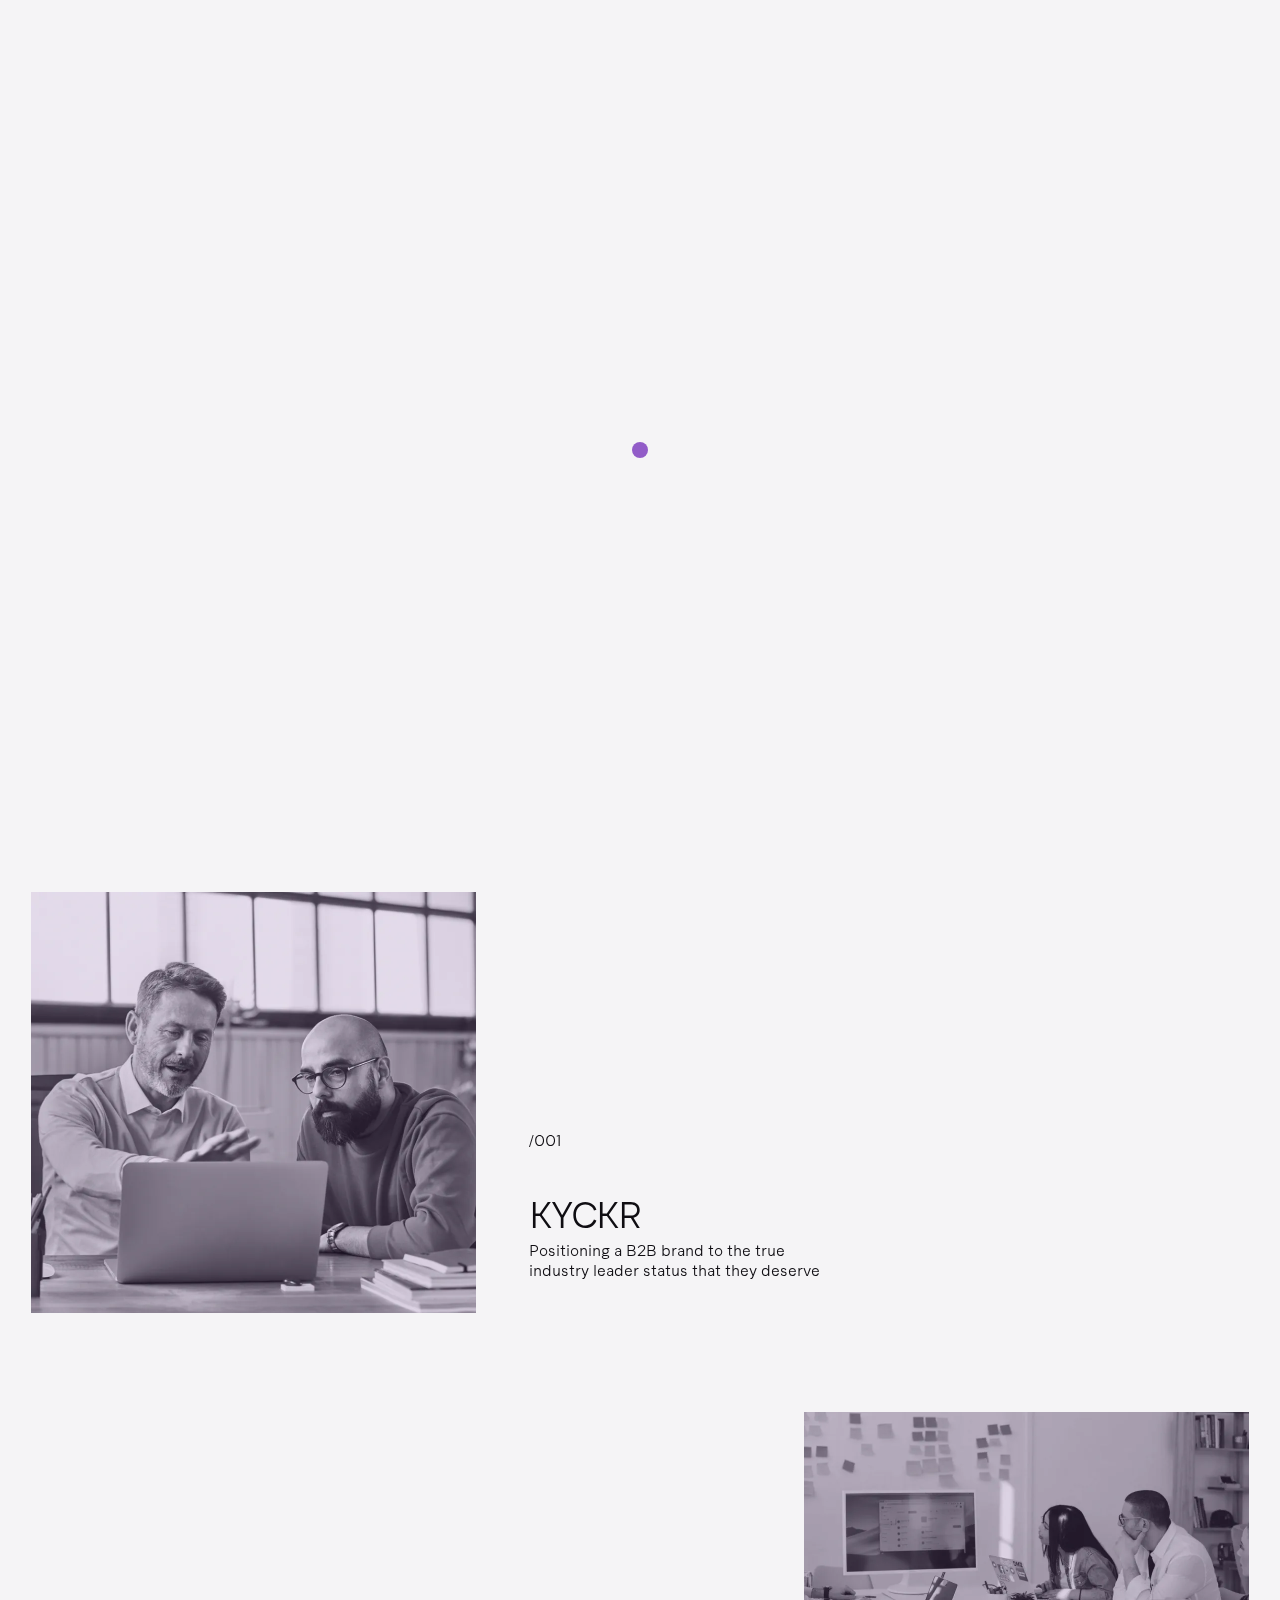
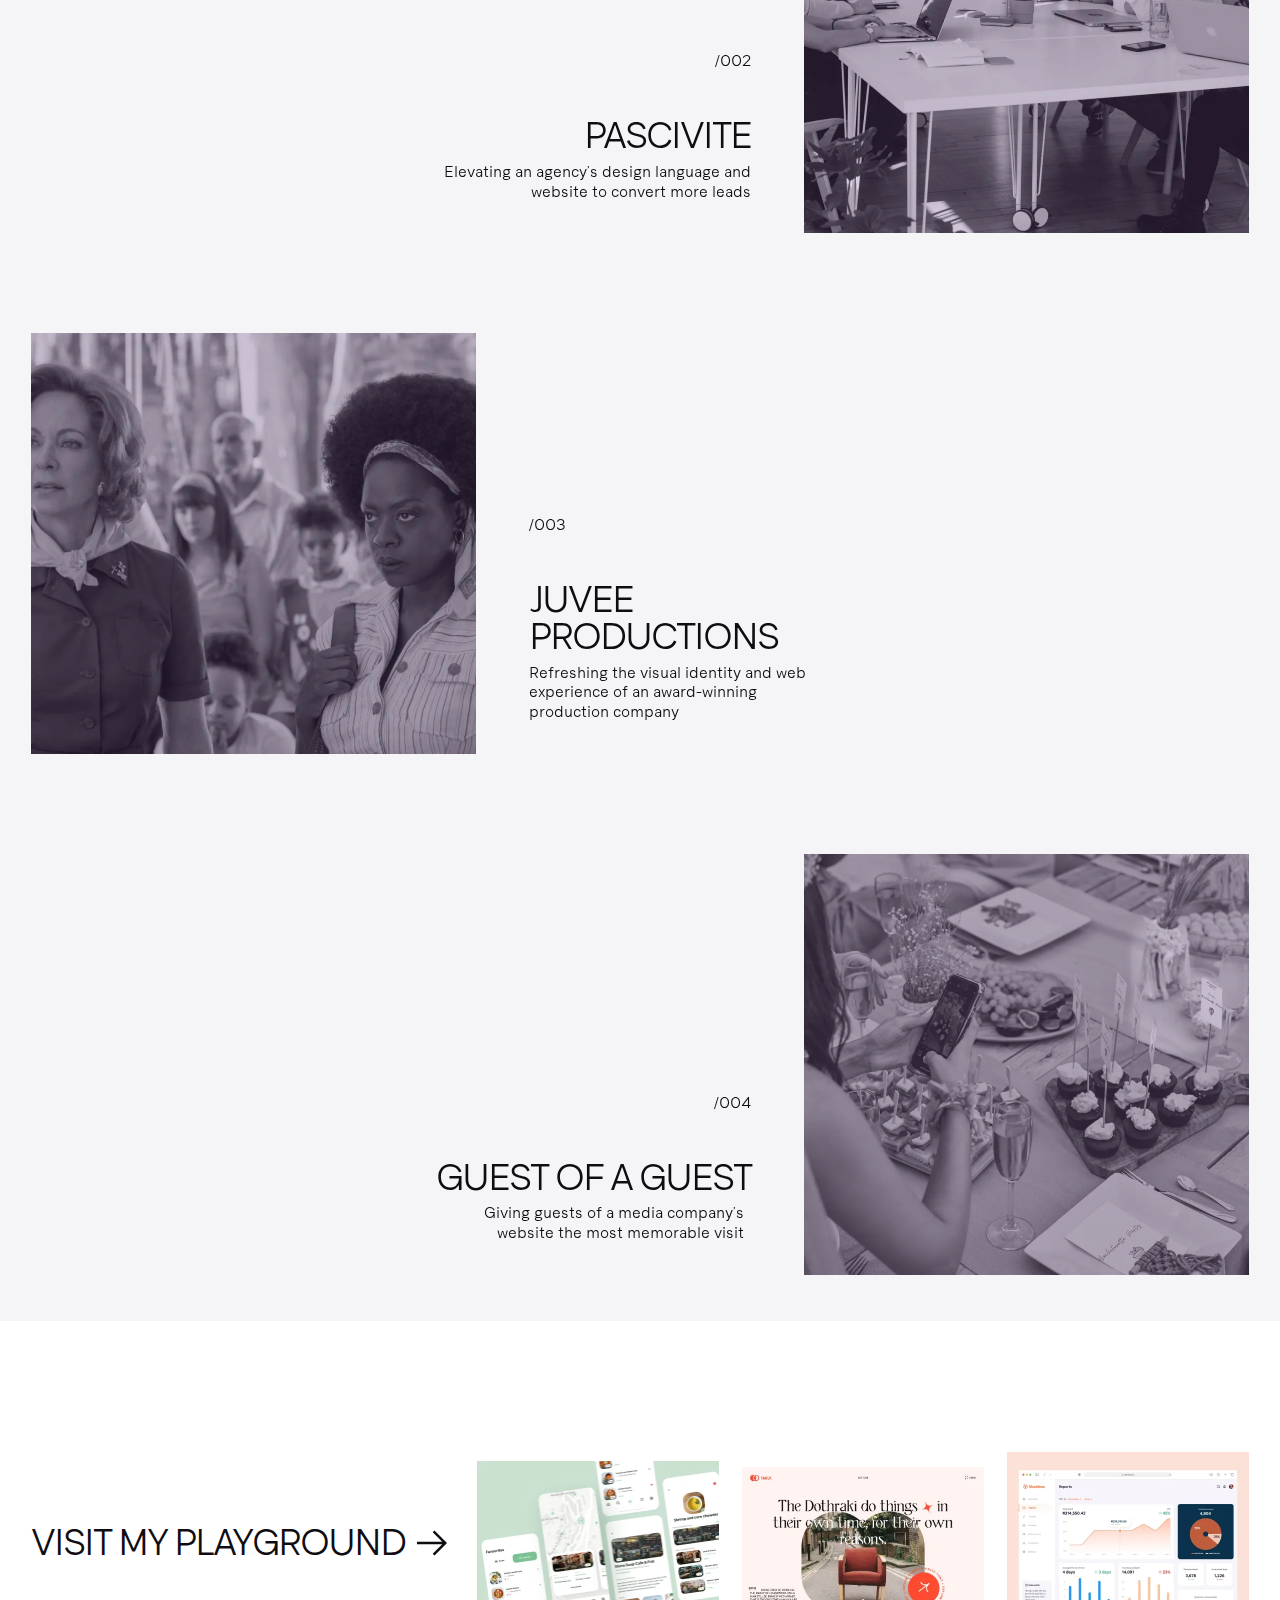
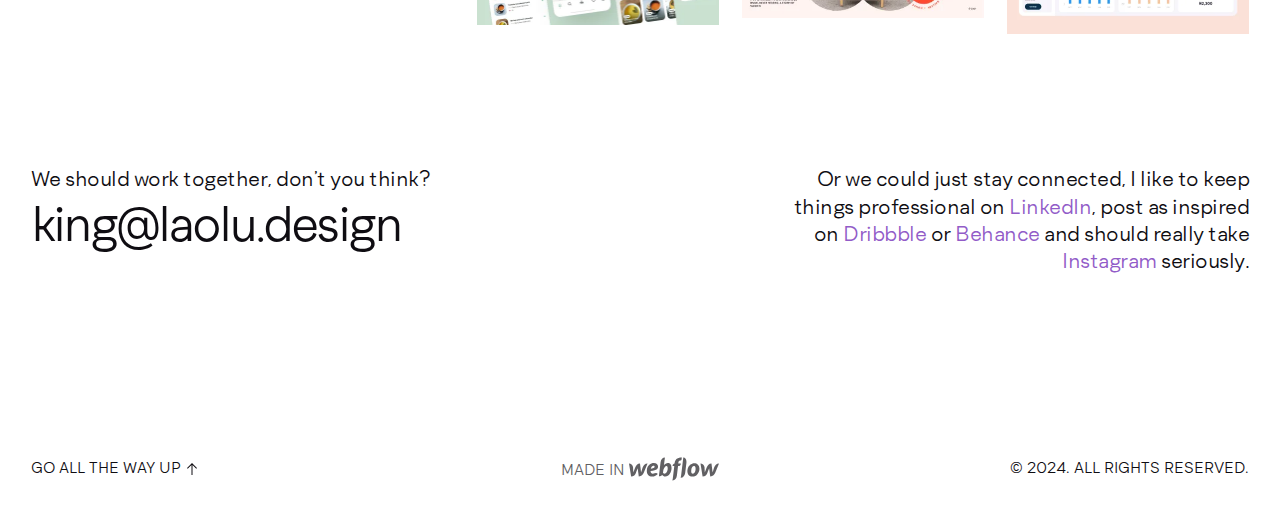
==== commit becac998: "Update copyright year" ====
--- a/index.html
+++ b/index.html
@@ -269,7 +269,7 @@
                 <div class="footer_webflow-credit hide-mobile-landscape">
                   <div>Made In</div><img src="images/icon-webflow.svg" loading="lazy" alt="webflow logo">
                 </div>
-                <div>© 2023. all rights reserved.</div>
+                <div>© 2024. all rights reserved.</div>
               </div>
             </div>
           </div>
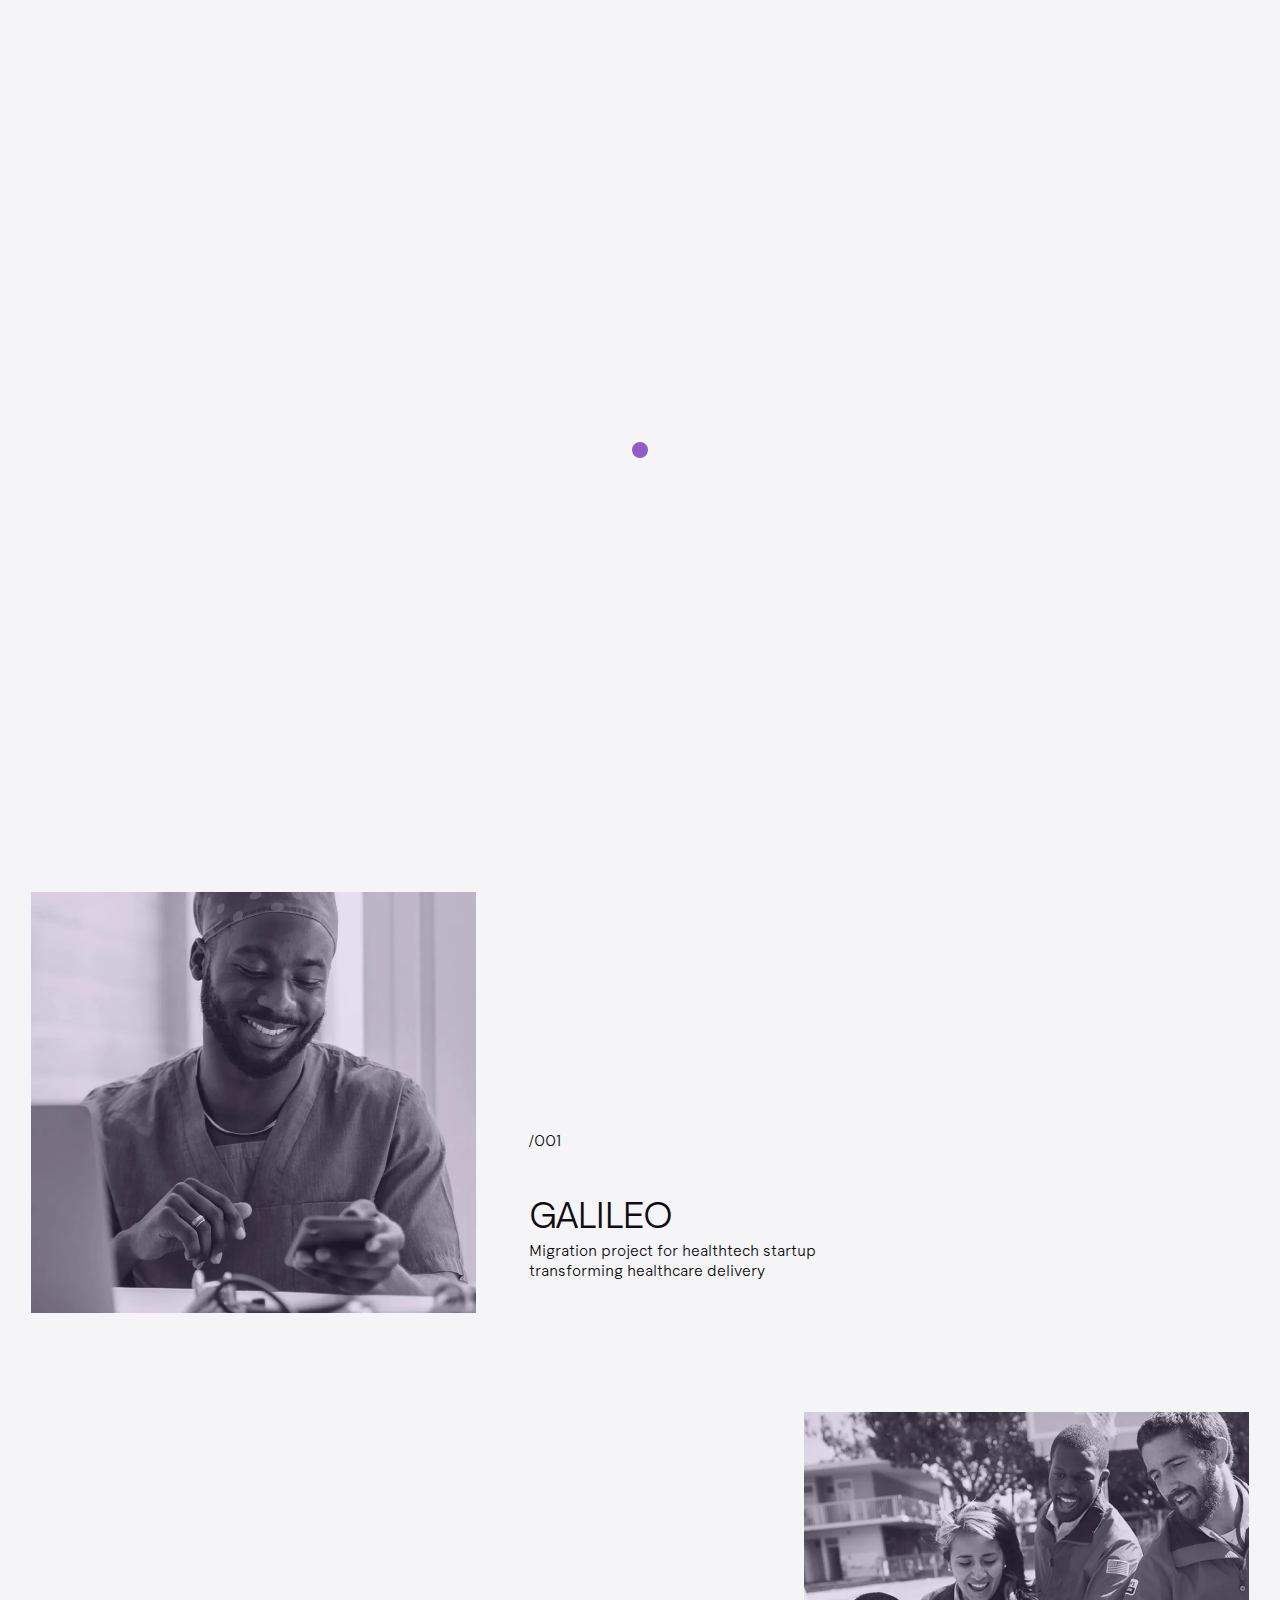
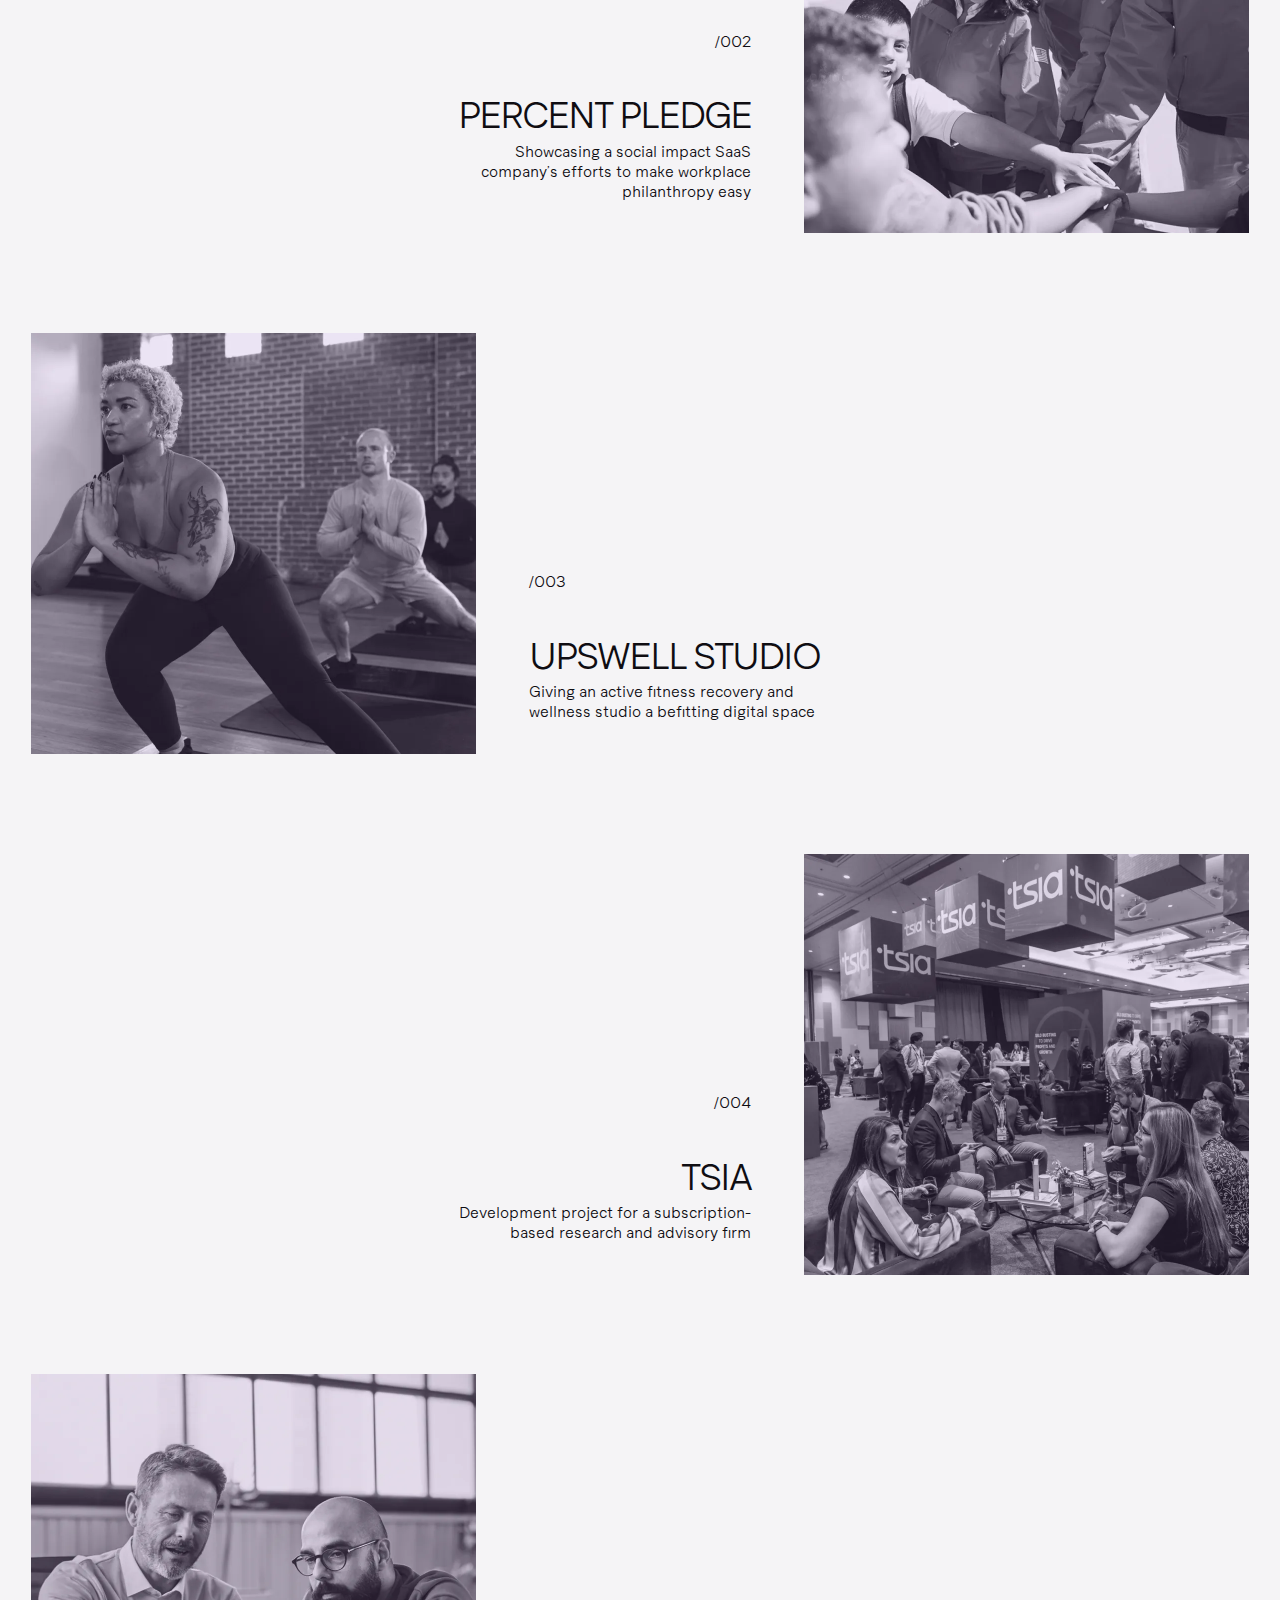
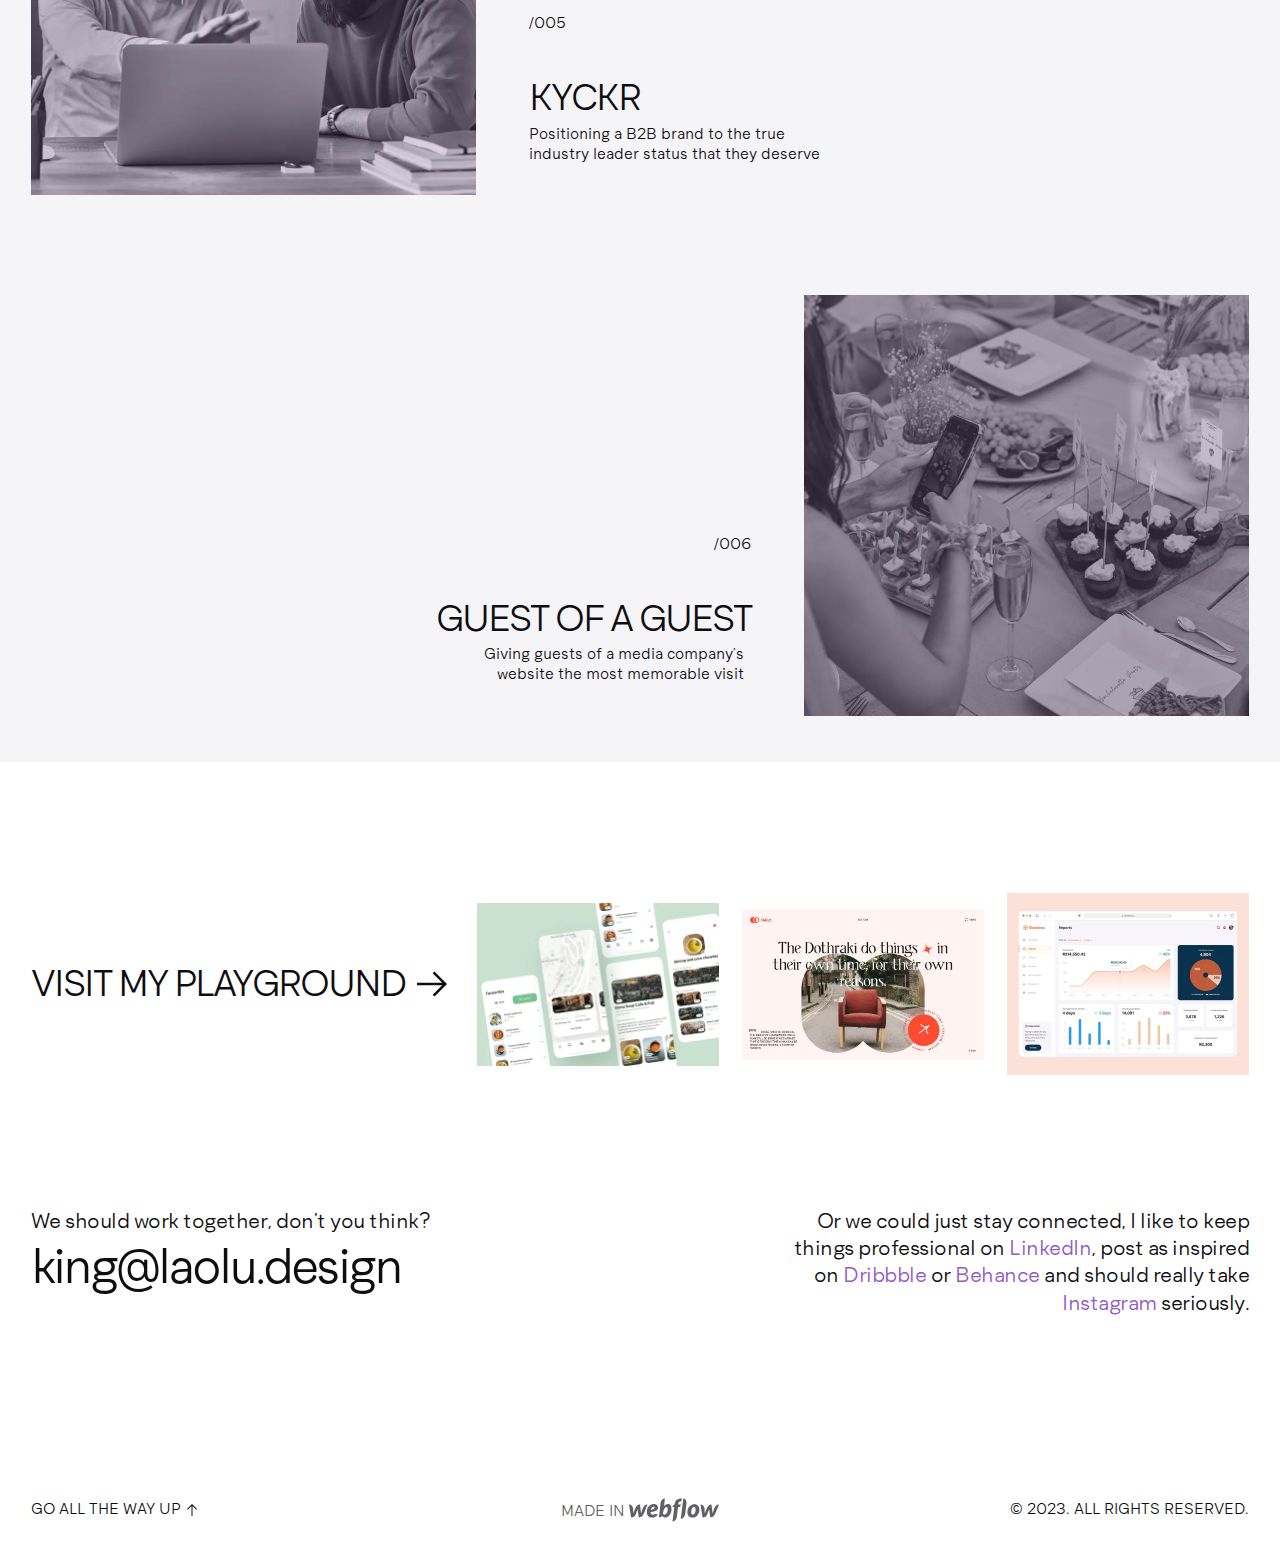
==== commit 1e14aa28: "Update projects - Webflow developer pivot" ====
--- a/index.html
+++ b/index.html
@@ -1,15 +1,14 @@
-<!DOCTYPE html><!--  This site was created in Webflow. https://www.webflow.com  -->
-<!--  Last Published: Fri May 12 2023 10:55:01 GMT+0000 (Coordinated Universal Time)  -->
+<!DOCTYPE html><!--  This site was created in Webflow. https://webflow.com  --><!--  Last Published: Wed Sep 11 2024 10:42:56 GMT+0000 (Coordinated Universal Time)  -->
 <html data-wf-page="62fc069a4adcedbc7edffd40" data-wf-site="62fc06994adced6264dffd3a" lang="en">
 <head>
   <meta charset="utf-8">
-  <title>David &#x27;LaOlu&#x27; Afolayan — Digital Designer</title>
-  <meta content="David &#x27;LaOlu&#x27; Afolayan is a Digital Designer crafting meaningful web experiences, helping startups and small businesses take their brands from 0 — Royal. You&#x27;d mostly find him working on projects around web design, Webflow development and Product (UI) design." name="description">
-  <meta content="David &#x27;LaOlu&#x27; Afolayan — Digital Designer" property="og:title">
-  <meta content="David &#x27;LaOlu&#x27; Afolayan is a Digital Designer crafting meaningful web experiences, helping startups and small businesses take their brands from 0 — Royal. You&#x27;d mostly find him working on projects around web design, Webflow development and Product (UI) design." property="og:description">
+  <title>David &#x27;LaOlu&#x27; Afolayan — Webflow Development | Web &amp; UI Design</title>
+  <meta content="David &#x27;LaOlu&#x27; Afolayan is a Webflow Developer crafting meaningful web experiences, helping startups and small businesses turn their visions into digital castles. You&#x27;d mostly find him working on projects around web design, Webflow development and Product (UI) design." name="description">
+  <meta content="David &#x27;LaOlu&#x27; Afolayan — Webflow Development | Web &amp; UI Design" property="og:title">
+  <meta content="David &#x27;LaOlu&#x27; Afolayan is a Webflow Developer crafting meaningful web experiences, helping startups and small businesses turn their visions into digital castles. You&#x27;d mostly find him working on projects around web design, Webflow development and Product (UI) design." property="og:description">
   <meta content="https://uploads-ssl.webflow.com/62fc06994adced6264dffd3a/6328e378386b87f9f95b660c_graph-open.png" property="og:image">
-  <meta content="David &#x27;LaOlu&#x27; Afolayan — Digital Designer" property="twitter:title">
-  <meta content="David &#x27;LaOlu&#x27; Afolayan is a Digital Designer crafting meaningful web experiences, helping startups and small businesses take their brands from 0 — Royal. You&#x27;d mostly find him working on projects around web design, Webflow development and Product (UI) design." property="twitter:description">
+  <meta content="David &#x27;LaOlu&#x27; Afolayan — Webflow Development | Web &amp; UI Design" property="twitter:title">
+  <meta content="David &#x27;LaOlu&#x27; Afolayan is a Webflow Developer crafting meaningful web experiences, helping startups and small businesses turn their visions into digital castles. You&#x27;d mostly find him working on projects around web design, Webflow development and Product (UI) design." property="twitter:description">
   <meta content="https://uploads-ssl.webflow.com/62fc06994adced6264dffd3a/6328e378386b87f9f95b660c_graph-open.png" property="twitter:image">
   <meta property="og:type" content="website">
   <meta content="summary_large_image" name="twitter:card">
@@ -19,7 +18,6 @@
   <link href="css/webflow.css" rel="stylesheet" type="text/css">
   <link href="css/folio-tkl.webflow.css" rel="stylesheet" type="text/css">
   <style>@media (min-width:992px) {html.w-mod-js:not(.w-mod-ix) [data-w-id="63446f5d-1df6-cda3-a311-0638d25a77fb"] {-webkit-transform:translate3d(0, 100%, 0) scale3d(1, 1, 1) rotateX(0) rotateY(0) rotateZ(0) skew(0, 0);-moz-transform:translate3d(0, 100%, 0) scale3d(1, 1, 1) rotateX(0) rotateY(0) rotateZ(0) skew(0, 0);-ms-transform:translate3d(0, 100%, 0) scale3d(1, 1, 1) rotateX(0) rotateY(0) rotateZ(0) skew(0, 0);transform:translate3d(0, 100%, 0) scale3d(1, 1, 1) rotateX(0) rotateY(0) rotateZ(0) skew(0, 0);opacity:0;}html.w-mod-js:not(.w-mod-ix) [data-w-id="2e8f3e68-7d3d-39e5-d81c-483ff97e991c"] {-webkit-transform:translate3d(0, 20px, 0) scale3d(1, 1, 1) rotateX(0) rotateY(0) rotateZ(0) skew(0, 0);-moz-transform:translate3d(0, 20px, 0) scale3d(1, 1, 1) rotateX(0) rotateY(0) rotateZ(0) skew(0, 0);-ms-transform:translate3d(0, 20px, 0) scale3d(1, 1, 1) rotateX(0) rotateY(0) rotateZ(0) skew(0, 0);transform:translate3d(0, 20px, 0) scale3d(1, 1, 1) rotateX(0) rotateY(0) rotateZ(0) skew(0, 0);opacity:0;}html.w-mod-js:not(.w-mod-ix) [data-w-id="ebe65a76-98df-c6cc-74cd-34adb85e5889"] {-webkit-transform:translate3d(0, 16px, 0) scale3d(1, 1, 1) rotateX(0) rotateY(0) rotateZ(0) skew(0, 0);-moz-transform:translate3d(0, 16px, 0) scale3d(1, 1, 1) rotateX(0) rotateY(0) rotateZ(0) skew(0, 0);-ms-transform:translate3d(0, 16px, 0) scale3d(1, 1, 1) rotateX(0) rotateY(0) rotateZ(0) skew(0, 0);transform:translate3d(0, 16px, 0) scale3d(1, 1, 1) rotateX(0) rotateY(0) rotateZ(0) skew(0, 0);opacity:0;}html.w-mod-js:not(.w-mod-ix) [data-w-id="64329134-d43f-e4a5-1d1f-7edc4e29d3c5"] {-webkit-transform:translate3d(0, 12px, 0) scale3d(1, 1, 1) rotateX(0) rotateY(0) rotateZ(0) skew(0, 0);-moz-transform:translate3d(0, 12px, 0) scale3d(1, 1, 1) rotateX(0) rotateY(0) rotateZ(0) skew(0, 0);-ms-transform:translate3d(0, 12px, 0) scale3d(1, 1, 1) rotateX(0) rotateY(0) rotateZ(0) skew(0, 0);transform:translate3d(0, 12px, 0) scale3d(1, 1, 1) rotateX(0) rotateY(0) rotateZ(0) skew(0, 0);opacity:0;}html.w-mod-js:not(.w-mod-ix) [data-w-id="9f7f6d9c-15b9-3937-cde3-4549d4af56d4"] {-webkit-transform:translate3d(null, -40px, 0) scale3d(1, 1, 1) rotateX(0) rotateY(0) rotateZ(0) skew(0, 0);-moz-transform:translate3d(null, -40px, 0) scale3d(1, 1, 1) rotateX(0) rotateY(0) rotateZ(0) skew(0, 0);-ms-transform:translate3d(null, -40px, 0) scale3d(1, 1, 1) rotateX(0) rotateY(0) rotateZ(0) skew(0, 0);transform:translate3d(null, -40px, 0) scale3d(1, 1, 1) rotateX(0) rotateY(0) rotateZ(0) skew(0, 0);opacity:1;}html.w-mod-js:not(.w-mod-ix) [data-w-id="aa2cb085-b4b9-d14e-f068-3ca3c38f2258"] {-webkit-transform:translate3d(0, 100%, 0) scale3d(1, 1, 1) rotateX(0) rotateY(0) rotateZ(0) skew(0, 0);-moz-transform:translate3d(0, 100%, 0) scale3d(1, 1, 1) rotateX(0) rotateY(0) rotateZ(0) skew(0, 0);-ms-transform:translate3d(0, 100%, 0) scale3d(1, 1, 1) rotateX(0) rotateY(0) rotateZ(0) skew(0, 0);transform:translate3d(0, 100%, 0) scale3d(1, 1, 1) rotateX(0) rotateY(0) rotateZ(0) skew(0, 0);}html.w-mod-js:not(.w-mod-ix) [data-w-id="ae80d4dc-d1ed-f263-9262-63c97b660ae5"] {-webkit-transform:translate3d(0, 160%, 0) scale3d(1, 1, 1) rotateX(0) rotateY(0) rotateZ(0) skew(0, 0);-moz-transform:translate3d(0, 160%, 0) scale3d(1, 1, 1) rotateX(0) rotateY(0) rotateZ(0) skew(0, 0);-ms-transform:translate3d(0, 160%, 0) scale3d(1, 1, 1) rotateX(0) rotateY(0) rotateZ(0) skew(0, 0);transform:translate3d(0, 160%, 0) scale3d(1, 1, 1) rotateX(0) rotateY(0) rotateZ(0) skew(0, 0);}html.w-mod-js:not(.w-mod-ix) [data-w-id="96e802be-8d79-c091-2cf2-876fcb583899"] {-webkit-transform:translate3d(0, 220%, 0) scale3d(1, 1, 1) rotateX(0) rotateY(0) rotateZ(0) skew(0, 0);-moz-transform:translate3d(0, 220%, 0) scale3d(1, 1, 1) rotateX(0) rotateY(0) rotateZ(0) skew(0, 0);-ms-transform:translate3d(0, 220%, 0) scale3d(1, 1, 1) rotateX(0) rotateY(0) rotateZ(0) skew(0, 0);transform:translate3d(0, 220%, 0) scale3d(1, 1, 1) rotateX(0) rotateY(0) rotateZ(0) skew(0, 0);}html.w-mod-js:not(.w-mod-ix) [data-w-id="ac7b69b7-80c5-093a-5b2c-98fc2acdc4a1"] {opacity:0;}html.w-mod-js:not(.w-mod-ix) [data-w-id="e15fb897-3c2e-7965-b270-9bed9219ae5d"] {-webkit-transform:translate3d(-170%, 0, 0) scale3d(1, 1, 1) rotateX(0) rotateY(0) rotateZ(0) skew(0, 0);-moz-transform:translate3d(-170%, 0, 0) scale3d(1, 1, 1) rotateX(0) rotateY(0) rotateZ(0) skew(0, 0);-ms-transform:translate3d(-170%, 0, 0) scale3d(1, 1, 1) rotateX(0) rotateY(0) rotateZ(0) skew(0, 0);transform:translate3d(-170%, 0, 0) scale3d(1, 1, 1) rotateX(0) rotateY(0) rotateZ(0) skew(0, 0);}html.w-mod-js:not(.w-mod-ix) [data-w-id="de7e5e60-0a42-ad43-cba9-7b7db8ec42af"] {-webkit-transform:translate3d(0%, 0, 0) scale3d(1, 1, 1) rotateX(0) rotateY(0) rotateZ(0) skew(0, 0);-moz-transform:translate3d(0%, 0, 0) scale3d(1, 1, 1) rotateX(0) rotateY(0) rotateZ(0) skew(0, 0);-ms-transform:translate3d(0%, 0, 0) scale3d(1, 1, 1) rotateX(0) rotateY(0) rotateZ(0) skew(0, 0);transform:translate3d(0%, 0, 0) scale3d(1, 1, 1) rotateX(0) rotateY(0) rotateZ(0) skew(0, 0);}html.w-mod-js:not(.w-mod-ix) [data-w-id="526583f7-066d-1ae2-9601-aaa67898c3b9"] {-webkit-transform:translate3d(-170%, 0, 0) scale3d(1, 1, 1) rotateX(0) rotateY(0) rotateZ(0) skew(0, 0);-moz-transform:translate3d(-170%, 0, 0) scale3d(1, 1, 1) rotateX(0) rotateY(0) rotateZ(0) skew(0, 0);-ms-transform:translate3d(-170%, 0, 0) scale3d(1, 1, 1) rotateX(0) rotateY(0) rotateZ(0) skew(0, 0);transform:translate3d(-170%, 0, 0) scale3d(1, 1, 1) rotateX(0) rotateY(0) rotateZ(0) skew(0, 0);}html.w-mod-js:not(.w-mod-ix) [data-w-id="59e7a866-4cc8-9172-cd9b-f72fc991d119"] {-webkit-transform:translate3d(0%, 0, 0) scale3d(1, 1, 1) rotateX(0) rotateY(0) rotateZ(0) skew(0, 0);-moz-transform:translate3d(0%, 0, 0) scale3d(1, 1, 1) rotateX(0) rotateY(0) rotateZ(0) skew(0, 0);-ms-transform:translate3d(0%, 0, 0) scale3d(1, 1, 1) rotateX(0) rotateY(0) rotateZ(0) skew(0, 0);transform:translate3d(0%, 0, 0) scale3d(1, 1, 1) rotateX(0) rotateY(0) rotateZ(0) skew(0, 0);}}@media (max-width:991px) and (min-width:768px) {html.w-mod-js:not(.w-mod-ix) [data-w-id="63446f5d-1df6-cda3-a311-0638d25a77fb"] {-webkit-transform:translate3d(0, 100%, 0) scale3d(1, 1, 1) rotateX(0) rotateY(0) rotateZ(0) skew(0, 0);-moz-transform:translate3d(0, 100%, 0) scale3d(1, 1, 1) rotateX(0) rotateY(0) rotateZ(0) skew(0, 0);-ms-transform:translate3d(0, 100%, 0) scale3d(1, 1, 1) rotateX(0) rotateY(0) rotateZ(0) skew(0, 0);transform:translate3d(0, 100%, 0) scale3d(1, 1, 1) rotateX(0) rotateY(0) rotateZ(0) skew(0, 0);opacity:0;}html.w-mod-js:not(.w-mod-ix) [data-w-id="2e8f3e68-7d3d-39e5-d81c-483ff97e991c"] {-webkit-transform:translate3d(0, 20px, 0) scale3d(1, 1, 1) rotateX(0) rotateY(0) rotateZ(0) skew(0, 0);-moz-transform:translate3d(0, 20px, 0) scale3d(1, 1, 1) rotateX(0) rotateY(0) rotateZ(0) skew(0, 0);-ms-transform:translate3d(0, 20px, 0) scale3d(1, 1, 1) rotateX(0) rotateY(0) rotateZ(0) skew(0, 0);transform:translate3d(0, 20px, 0) scale3d(1, 1, 1) rotateX(0) rotateY(0) rotateZ(0) skew(0, 0);opacity:0;}html.w-mod-js:not(.w-mod-ix) [data-w-id="ebe65a76-98df-c6cc-74cd-34adb85e5889"] {-webkit-transform:translate3d(0, 16px, 0) scale3d(1, 1, 1) rotateX(0) rotateY(0) rotateZ(0) skew(0, 0);-moz-transform:translate3d(0, 16px, 0) scale3d(1, 1, 1) rotateX(0) rotateY(0) rotateZ(0) skew(0, 0);-ms-transform:translate3d(0, 16px, 0) scale3d(1, 1, 1) rotateX(0) rotateY(0) rotateZ(0) skew(0, 0);transform:translate3d(0, 16px, 0) scale3d(1, 1, 1) rotateX(0) rotateY(0) rotateZ(0) skew(0, 0);opacity:0;}html.w-mod-js:not(.w-mod-ix) [data-w-id="64329134-d43f-e4a5-1d1f-7edc4e29d3c5"] {-webkit-transform:translate3d(0, 12px, 0) scale3d(1, 1, 1) rotateX(0) rotateY(0) rotateZ(0) skew(0, 0);-moz-transform:translate3d(0, 12px, 0) scale3d(1, 1, 1) rotateX(0) rotateY(0) rotateZ(0) skew(0, 0);-ms-transform:translate3d(0, 12px, 0) scale3d(1, 1, 1) rotateX(0) rotateY(0) rotateZ(0) skew(0, 0);transform:translate3d(0, 12px, 0) scale3d(1, 1, 1) rotateX(0) rotateY(0) rotateZ(0) skew(0, 0);opacity:0;}html.w-mod-js:not(.w-mod-ix) [data-w-id="9f7f6d9c-15b9-3937-cde3-4549d4af56d4"] {-webkit-transform:translate3d(null, -40px, 0) scale3d(1, 1, 1) rotateX(0) rotateY(0) rotateZ(0) skew(0, 0);-moz-transform:translate3d(null, -40px, 0) scale3d(1, 1, 1) rotateX(0) rotateY(0) rotateZ(0) skew(0, 0);-ms-transform:translate3d(null, -40px, 0) scale3d(1, 1, 1) rotateX(0) rotateY(0) rotateZ(0) skew(0, 0);transform:translate3d(null, -40px, 0) scale3d(1, 1, 1) rotateX(0) rotateY(0) rotateZ(0) skew(0, 0);opacity:1;}html.w-mod-js:not(.w-mod-ix) [data-w-id="aa2cb085-b4b9-d14e-f068-3ca3c38f2258"] {-webkit-transform:translate3d(0, 100%, 0) scale3d(1, 1, 1) rotateX(0) rotateY(0) rotateZ(0) skew(0, 0);-moz-transform:translate3d(0, 100%, 0) scale3d(1, 1, 1) rotateX(0) rotateY(0) rotateZ(0) skew(0, 0);-ms-transform:translate3d(0, 100%, 0) scale3d(1, 1, 1) rotateX(0) rotateY(0) rotateZ(0) skew(0, 0);transform:translate3d(0, 100%, 0) scale3d(1, 1, 1) rotateX(0) rotateY(0) rotateZ(0) skew(0, 0);}html.w-mod-js:not(.w-mod-ix) [data-w-id="ae80d4dc-d1ed-f263-9262-63c97b660ae5"] {-webkit-transform:translate3d(0, 160%, 0) scale3d(1, 1, 1) rotateX(0) rotateY(0) rotateZ(0) skew(0, 0);-moz-transform:translate3d(0, 160%, 0) scale3d(1, 1, 1) rotateX(0) rotateY(0) rotateZ(0) skew(0, 0);-ms-transform:translate3d(0, 160%, 0) scale3d(1, 1, 1) rotateX(0) rotateY(0) rotateZ(0) skew(0, 0);transform:translate3d(0, 160%, 0) scale3d(1, 1, 1) rotateX(0) rotateY(0) rotateZ(0) skew(0, 0);}html.w-mod-js:not(.w-mod-ix) [data-w-id="96e802be-8d79-c091-2cf2-876fcb583899"] {-webkit-transform:translate3d(0, 220%, 0) scale3d(1, 1, 1) rotateX(0) rotateY(0) rotateZ(0) skew(0, 0);-moz-transform:translate3d(0, 220%, 0) scale3d(1, 1, 1) rotateX(0) rotateY(0) rotateZ(0) skew(0, 0);-ms-transform:translate3d(0, 220%, 0) scale3d(1, 1, 1) rotateX(0) rotateY(0) rotateZ(0) skew(0, 0);transform:translate3d(0, 220%, 0) scale3d(1, 1, 1) rotateX(0) rotateY(0) rotateZ(0) skew(0, 0);}html.w-mod-js:not(.w-mod-ix) [data-w-id="ac7b69b7-80c5-093a-5b2c-98fc2acdc4a1"] {opacity:0;}html.w-mod-js:not(.w-mod-ix) [data-w-id="e15fb897-3c2e-7965-b270-9bed9219ae5d"] {-webkit-transform:translate3d(-170%, 0, 0) scale3d(1, 1, 1) rotateX(0) rotateY(0) rotateZ(0) skew(0, 0);-moz-transform:translate3d(-170%, 0, 0) scale3d(1, 1, 1) rotateX(0) rotateY(0) rotateZ(0) skew(0, 0);-ms-transform:translate3d(-170%, 0, 0) scale3d(1, 1, 1) rotateX(0) rotateY(0) rotateZ(0) skew(0, 0);transform:translate3d(-170%, 0, 0) scale3d(1, 1, 1) rotateX(0) rotateY(0) rotateZ(0) skew(0, 0);}html.w-mod-js:not(.w-mod-ix) [data-w-id="de7e5e60-0a42-ad43-cba9-7b7db8ec42af"] {-webkit-transform:translate3d(0%, 0, 0) scale3d(1, 1, 1) rotateX(0) rotateY(0) rotateZ(0) skew(0, 0);-moz-transform:translate3d(0%, 0, 0) scale3d(1, 1, 1) rotateX(0) rotateY(0) rotateZ(0) skew(0, 0);-ms-transform:translate3d(0%, 0, 0) scale3d(1, 1, 1) rotateX(0) rotateY(0) rotateZ(0) skew(0, 0);transform:translate3d(0%, 0, 0) scale3d(1, 1, 1) rotateX(0) rotateY(0) rotateZ(0) skew(0, 0);}html.w-mod-js:not(.w-mod-ix) [data-w-id="526583f7-066d-1ae2-9601-aaa67898c3b9"] {-webkit-transform:translate3d(-170%, 0, 0) scale3d(1, 1, 1) rotateX(0) rotateY(0) rotateZ(0) skew(0, 0);-moz-transform:translate3d(-170%, 0, 0) scale3d(1, 1, 1) rotateX(0) rotateY(0) rotateZ(0) skew(0, 0);-ms-transform:translate3d(-170%, 0, 0) scale3d(1, 1, 1) rotateX(0) rotateY(0) rotateZ(0) skew(0, 0);transform:translate3d(-170%, 0, 0) scale3d(1, 1, 1) rotateX(0) rotateY(0) rotateZ(0) skew(0, 0);}html.w-mod-js:not(.w-mod-ix) [data-w-id="59e7a866-4cc8-9172-cd9b-f72fc991d119"] {-webkit-transform:translate3d(0%, 0, 0) scale3d(1, 1, 1) rotateX(0) rotateY(0) rotateZ(0) skew(0, 0);-moz-transform:translate3d(0%, 0, 0) scale3d(1, 1, 1) rotateX(0) rotateY(0) rotateZ(0) skew(0, 0);-ms-transform:translate3d(0%, 0, 0) scale3d(1, 1, 1) rotateX(0) rotateY(0) rotateZ(0) skew(0, 0);transform:translate3d(0%, 0, 0) scale3d(1, 1, 1) rotateX(0) rotateY(0) rotateZ(0) skew(0, 0);}}@media (max-width:767px) and (min-width:480px) {html.w-mod-js:not(.w-mod-ix) [data-w-id="63446f5d-1df6-cda3-a311-0638d25a77fb"] {-webkit-transform:translate3d(0, 100%, 0) scale3d(1, 1, 1) rotateX(0) rotateY(0) rotateZ(0) skew(0, 0);-moz-transform:translate3d(0, 100%, 0) scale3d(1, 1, 1) rotateX(0) rotateY(0) rotateZ(0) skew(0, 0);-ms-transform:translate3d(0, 100%, 0) scale3d(1, 1, 1) rotateX(0) rotateY(0) rotateZ(0) skew(0, 0);transform:translate3d(0, 100%, 0) scale3d(1, 1, 1) rotateX(0) rotateY(0) rotateZ(0) skew(0, 0);opacity:0;}html.w-mod-js:not(.w-mod-ix) [data-w-id="2e8f3e68-7d3d-39e5-d81c-483ff97e991c"] {-webkit-transform:translate3d(0, 20px, 0) scale3d(1, 1, 1) rotateX(0) rotateY(0) rotateZ(0) skew(0, 0);-moz-transform:translate3d(0, 20px, 0) scale3d(1, 1, 1) rotateX(0) rotateY(0) rotateZ(0) skew(0, 0);-ms-transform:translate3d(0, 20px, 0) scale3d(1, 1, 1) rotateX(0) rotateY(0) rotateZ(0) skew(0, 0);transform:translate3d(0, 20px, 0) scale3d(1, 1, 1) rotateX(0) rotateY(0) rotateZ(0) skew(0, 0);opacity:0;}html.w-mod-js:not(.w-mod-ix) [data-w-id="ebe65a76-98df-c6cc-74cd-34adb85e5889"] {-webkit-transform:translate3d(0, 16px, 0) scale3d(1, 1, 1) rotateX(0) rotateY(0) rotateZ(0) skew(0, 0);-moz-transform:translate3d(0, 16px, 0) scale3d(1, 1, 1) rotateX(0) rotateY(0) rotateZ(0) skew(0, 0);-ms-transform:translate3d(0, 16px, 0) scale3d(1, 1, 1) rotateX(0) rotateY(0) rotateZ(0) skew(0, 0);transform:translate3d(0, 16px, 0) scale3d(1, 1, 1) rotateX(0) rotateY(0) rotateZ(0) skew(0, 0);opacity:0;}html.w-mod-js:not(.w-mod-ix) [data-w-id="64329134-d43f-e4a5-1d1f-7edc4e29d3c5"] {-webkit-transform:translate3d(0, 12px, 0) scale3d(1, 1, 1) rotateX(0) rotateY(0) rotateZ(0) skew(0, 0);-moz-transform:translate3d(0, 12px, 0) scale3d(1, 1, 1) rotateX(0) rotateY(0) rotateZ(0) skew(0, 0);-ms-transform:translate3d(0, 12px, 0) scale3d(1, 1, 1) rotateX(0) rotateY(0) rotateZ(0) skew(0, 0);transform:translate3d(0, 12px, 0) scale3d(1, 1, 1) rotateX(0) rotateY(0) rotateZ(0) skew(0, 0);opacity:0;}html.w-mod-js:not(.w-mod-ix) [data-w-id="9f7f6d9c-15b9-3937-cde3-4549d4af56d4"] {-webkit-transform:translate3d(null, -40px, 0) scale3d(1, 1, 1) rotateX(0) rotateY(0) rotateZ(0) skew(0, 0);-moz-transform:translate3d(null, -40px, 0) scale3d(1, 1, 1) rotateX(0) rotateY(0) rotateZ(0) skew(0, 0);-ms-transform:translate3d(null, -40px, 0) scale3d(1, 1, 1) rotateX(0) rotateY(0) rotateZ(0) skew(0, 0);transform:translate3d(null, -40px, 0) scale3d(1, 1, 1) rotateX(0) rotateY(0) rotateZ(0) skew(0, 0);opacity:1;}html.w-mod-js:not(.w-mod-ix) [data-w-id="aa2cb085-b4b9-d14e-f068-3ca3c38f2258"] {-webkit-transform:translate3d(0, 100%, 0) scale3d(1, 1, 1) rotateX(0) rotateY(0) rotateZ(0) skew(0, 0);-moz-transform:translate3d(0, 100%, 0) scale3d(1, 1, 1) rotateX(0) rotateY(0) rotateZ(0) skew(0, 0);-ms-transform:translate3d(0, 100%, 0) scale3d(1, 1, 1) rotateX(0) rotateY(0) rotateZ(0) skew(0, 0);transform:translate3d(0, 100%, 0) scale3d(1, 1, 1) rotateX(0) rotateY(0) rotateZ(0) skew(0, 0);}html.w-mod-js:not(.w-mod-ix) [data-w-id="ae80d4dc-d1ed-f263-9262-63c97b660ae5"] {-webkit-transform:translate3d(0, 160%, 0) scale3d(1, 1, 1) rotateX(0) rotateY(0) rotateZ(0) skew(0, 0);-moz-transform:translate3d(0, 160%, 0) scale3d(1, 1, 1) rotateX(0) rotateY(0) rotateZ(0) skew(0, 0);-ms-transform:translate3d(0, 160%, 0) scale3d(1, 1, 1) rotateX(0) rotateY(0) rotateZ(0) skew(0, 0);transform:translate3d(0, 160%, 0) scale3d(1, 1, 1) rotateX(0) rotateY(0) rotateZ(0) skew(0, 0);}html.w-mod-js:not(.w-mod-ix) [data-w-id="96e802be-8d79-c091-2cf2-876fcb583899"] {-webkit-transform:translate3d(0, 220%, 0) scale3d(1, 1, 1) rotateX(0) rotateY(0) rotateZ(0) skew(0, 0);-moz-transform:translate3d(0, 220%, 0) scale3d(1, 1, 1) rotateX(0) rotateY(0) rotateZ(0) skew(0, 0);-ms-transform:translate3d(0, 220%, 0) scale3d(1, 1, 1) rotateX(0) rotateY(0) rotateZ(0) skew(0, 0);transform:translate3d(0, 220%, 0) scale3d(1, 1, 1) rotateX(0) rotateY(0) rotateZ(0) skew(0, 0);}html.w-mod-js:not(.w-mod-ix) [data-w-id="ac7b69b7-80c5-093a-5b2c-98fc2acdc4a1"] {opacity:0;}}@media (max-width:479px) {html.w-mod-js:not(.w-mod-ix) [data-w-id="9f7f6d9c-15b9-3937-cde3-4549d4af56d4"] {-webkit-transform:translate3d(null, -40px, 0) scale3d(1, 1, 1) rotateX(0) rotateY(0) rotateZ(0) skew(0, 0);-moz-transform:translate3d(null, -40px, 0) scale3d(1, 1, 1) rotateX(0) rotateY(0) rotateZ(0) skew(0, 0);-ms-transform:translate3d(null, -40px, 0) scale3d(1, 1, 1) rotateX(0) rotateY(0) rotateZ(0) skew(0, 0);transform:translate3d(null, -40px, 0) scale3d(1, 1, 1) rotateX(0) rotateY(0) rotateZ(0) skew(0, 0);opacity:1;}html.w-mod-js:not(.w-mod-ix) [data-w-id="96e802be-8d79-c091-2cf2-876fcb583899"] {-webkit-transform:translate3d(0, 100%, 0) scale3d(1, 1, 1) rotateX(0) rotateY(0) rotateZ(0) skew(0, 0);-moz-transform:translate3d(0, 100%, 0) scale3d(1, 1, 1) rotateX(0) rotateY(0) rotateZ(0) skew(0, 0);-ms-transform:translate3d(0, 100%, 0) scale3d(1, 1, 1) rotateX(0) rotateY(0) rotateZ(0) skew(0, 0);transform:translate3d(0, 100%, 0) scale3d(1, 1, 1) rotateX(0) rotateY(0) rotateZ(0) skew(0, 0);}html.w-mod-js:not(.w-mod-ix) [data-w-id="ed14973d-1223-854a-b47f-19f8dea15bbb"] {-webkit-transform:translate3d(0, 1.5rem, 0) scale3d(1, 1, 1) rotateX(0) rotateY(0) rotateZ(0) skew(0, 0);-moz-transform:translate3d(0, 1.5rem, 0) scale3d(1, 1, 1) rotateX(0) rotateY(0) rotateZ(0) skew(0, 0);-ms-transform:translate3d(0, 1.5rem, 0) scale3d(1, 1, 1) rotateX(0) rotateY(0) rotateZ(0) skew(0, 0);transform:translate3d(0, 1.5rem, 0) scale3d(1, 1, 1) rotateX(0) rotateY(0) rotateZ(0) skew(0, 0);opacity:0;}html.w-mod-js:not(.w-mod-ix) [data-w-id="63446f5d-1df6-cda3-a311-0638d25a77fb"] {-webkit-transform:translate3d(0, 1.5rem, 0) scale3d(1, 1, 1) rotateX(0) rotateY(0) rotateZ(0) skew(0, 0);-moz-transform:translate3d(0, 1.5rem, 0) scale3d(1, 1, 1) rotateX(0) rotateY(0) rotateZ(0) skew(0, 0);-ms-transform:translate3d(0, 1.5rem, 0) scale3d(1, 1, 1) rotateX(0) rotateY(0) rotateZ(0) skew(0, 0);transform:translate3d(0, 1.5rem, 0) scale3d(1, 1, 1) rotateX(0) rotateY(0) rotateZ(0) skew(0, 0);opacity:0;}html.w-mod-js:not(.w-mod-ix) [data-w-id="6fbffc70-d918-9d40-1f7a-aad29637af27"] {-webkit-transform:translate3d(0, 1.5rem, 0) scale3d(1, 1, 1) rotateX(0) rotateY(0) rotateZ(0) skew(0, 0);-moz-transform:translate3d(0, 1.5rem, 0) scale3d(1, 1, 1) rotateX(0) rotateY(0) rotateZ(0) skew(0, 0);-ms-transform:translate3d(0, 1.5rem, 0) scale3d(1, 1, 1) rotateX(0) rotateY(0) rotateZ(0) skew(0, 0);transform:translate3d(0, 1.5rem, 0) scale3d(1, 1, 1) rotateX(0) rotateY(0) rotateZ(0) skew(0, 0);opacity:0;}}</style>
-  <!-- [if lt IE 9]><script src="https://cdnjs.cloudflare.com/ajax/libs/html5shiv/3.7.3/html5shiv.min.js" type="text/javascript"></script><![endif] -->
   <script type="text/javascript">!function(o,c){var n=c.documentElement,t=" w-mod-";n.className+=t+"js",("ontouchstart"in o||o.DocumentTouch&&c instanceof DocumentTouch)&&(n.className+=t+"touch")}(window,document);</script>
   <link href="images/favicon.png" rel="shortcut icon" type="image/x-icon">
   <link href="images/webclip.png" rel="apple-touch-icon">
@@ -139,7 +137,7 @@
                 <div class="margin-bottom margin-xhuge">
                   <div class="home-header_content-wrapper">
                     <div class="home-header_content-left">
-                      <h1 data-w-id="ed14973d-1223-854a-b47f-19f8dea15bbb" class="text-size-regular"><span data-w-id="2e8f3e68-7d3d-39e5-d81c-483ff97e991c" class="intro-text-1">LaOlu is a Digital Designer crafting meaningful web </span><span data-w-id="ebe65a76-98df-c6cc-74cd-34adb85e5889" class="intro-text-2">experiences, helping startups and small businesses</span> <span data-w-id="64329134-d43f-e4a5-1d1f-7edc4e29d3c5" class="intro-text-3">take their brands from 0 — Royal</span></h1>
+                      <h1 data-w-id="ed14973d-1223-854a-b47f-19f8dea15bbb" class="text-size-regular"><span data-w-id="2e8f3e68-7d3d-39e5-d81c-483ff97e991c" class="intro-text-1">Your fav Webflow Developer crafting meaningful web </span><span data-w-id="ebe65a76-98df-c6cc-74cd-34adb85e5889" class="intro-text-2">experiences, helping startups and small businesses</span> <span data-w-id="64329134-d43f-e4a5-1d1f-7edc4e29d3c5" class="intro-text-3">turn their visions into digital castles.</span></h1>
                       <div class="margin-top margin-large">
                         <a data-w-id="63446f5d-1df6-cda3-a311-0638d25a77fb" href="mailto:king@laolu.design?subject=Hey%20LaOlu%2C%20Let&#x27;s%20work%20together" class="home-header_email-contact w-inline-block">
                           <div class="emai-contact-icon-wrapper"><img src="images/icon-mail.svg" loading="eager" data-w-id="59e7a866-4cc8-9172-cd9b-f72fc991d119" alt="email icon" class="anim-hover-icon-1"><img src="images/icon-mail.svg" loading="eager" data-w-id="526583f7-066d-1ae2-9601-aaa67898c3b9" alt="email icon" class="anim-hover-icon-2"></div>
@@ -165,14 +163,78 @@
             <div class="container-large">
               <div class="padding-vertical padding-large">
                 <div class="project_component">
-                  <a id="w-node-_55631202-f28d-e655-0d3c-2bd4528e31c6-7edffd40" data-w-id="55631202-f28d-e655-0d3c-2bd4528e31c6" href="kyckr" class="project_item w-inline-block">
+                  <a id="w-node-_926c50fa-5f75-f340-12f1-e577a24bbbce-7edffd40" href="#" class="project_item w-inline-block">
                     <div class="project_image-wrapper">
-                      <div style="width:100%;height:100%" class="project_cover-image-wrapper"><img src="images/img-kyckr-cover.webp" loading="lazy" width="445" srcset="images/img-kyckr-cover-p-500.jpg 500w, images/img-kyckr-cover-p-800.jpg 800w, images/img-kyckr-cover.webp 890w" alt="kyckr project cover image" sizes="(max-width: 479px) 27vw, (max-width: 767px) 55vw, (max-width: 991px) 46vw, 100vw" class="project_cover-image"></div><img src="images/img-kyckr-work.webp" loading="lazy" width="445" style="-webkit-transform:translate3d(0, 0, 0) scale3d(1.1, 1.1, 1) rotateX(0) rotateY(0) rotateZ(0) skew(0, 0);-moz-transform:translate3d(0, 0, 0) scale3d(1.1, 1.1, 1) rotateX(0) rotateY(0) rotateZ(0) skew(0, 0);-ms-transform:translate3d(0, 0, 0) scale3d(1.1, 1.1, 1) rotateX(0) rotateY(0) rotateZ(0) skew(0, 0);transform:translate3d(0, 0, 0) scale3d(1.1, 1.1, 1) rotateX(0) rotateY(0) rotateZ(0) skew(0, 0)" alt="kyckr project work image" sizes="(max-width: 479px) 27vw, (max-width: 767px) 55vw, (max-width: 991px) 46vw, 100vw" srcset="images/img-kyckr-work-p-500.jpg 500w, images/img-kyckr-work-p-800.jpg 800w, images/img-kyckr-work.webp 890w" class="project_work-image">
+                      <div class="project_cover-image-wrapper"><img src="images/img-cover-galileo_1.webp" loading="lazy" width="445" sizes="100vw" alt="kyckr project cover image" srcset="images/img-cover-galileo_1img-cover-galileo.webp 500w, images/img-cover-galileo_1img-cover-galileo.webp 800w, images/img-cover-galileo_1.webp 890w" class="project_cover-image"></div><img src="images/img-work-galileo_1.webp" loading="lazy" width="445" sizes="(max-width: 479px) 31vw, (max-width: 767px) 55vw, (max-width: 991px) 46vw, 100vw" alt="kyckr project work image" srcset="images/img-work-galileo_1img-work-galileo.webp 500w, images/img-work-galileo_1img-work-galileo.webp 800w, images/img-work-galileo_1img-work-galileo.webp 1080w, images/img-work-galileo_1img-work-galileo.webp 1600w, images/img-work-galileo_1img-work-galileo.webp 2000w, images/img-work-galileo_1.webp 2670w" class="project_work-image">
                     </div>
                     <div class="project_info-wrapper">
                       <div class="padding-bottom padding-medium">
                         <div>/001</div>
                         <div class="margin-top margin-large">
+                          <h2 class="project_title heading-medium">Galileo</h2>
+                          <div class="margin-top margin-xsmall">
+                            <div class="project_description">Migration project for healthtech startup transforming healthcare delivery</div>
+                          </div>
+                        </div>
+                      </div>
+                    </div>
+                  </a>
+                  <a id="w-node-_5deeedb6-440a-4cdb-2ac3-bcc58ffdb73b-7edffd40" href="https://www.percentpledge.org" class="project_item is-right w-inline-block">
+                    <div class="project_image-wrapper is-right">
+                      <div class="project_cover-image-wrapper"><img src="images/img-cover-percent-pledge_1.webp" loading="lazy" width="445" sizes="100vw" alt="guest of a guest project cover image" srcset="images/img-cover-percent-pledge_1img-cover-percent-pledge.webp 500w, images/img-cover-percent-pledge_1img-cover-percent-pledge.webp 800w, images/img-cover-percent-pledge_1.webp 890w" class="project_cover-image"></div><img src="images/img-work-percent-pledge_1.webp" loading="lazy" width="445" sizes="(max-width: 479px) 31vw, (max-width: 767px) 55vw, (max-width: 991px) 46vw, 100vw" alt="guest of a guest project work image" srcset="images/img-work-percent-pledge_1img-work-percent-pledge.webp 500w, images/img-work-percent-pledge_1img-work-percent-pledge.webp 800w, images/img-work-percent-pledge_1img-work-percent-pledge.webp 1080w, images/img-work-percent-pledge_1img-work-percent-pledge.webp 1600w, images/img-work-percent-pledge_1img-work-percent-pledge.webp 2000w, images/img-work-percent-pledge_1.webp 2670w" class="project_work-image">
+                    </div>
+                    <div class="project_info-wrapper is-right">
+                      <div class="padding-bottom padding-medium">
+                        <div>/002</div>
+                        <div class="margin-top margin-large">
+                          <h2 class="project_title heading-medium text-align-right">Percent Pledge</h2>
+                          <div class="margin-top margin-xsmall">
+                            <div class="project_description">Showcasing a social impact SaaS company&#x27;s efforts to make workplace philanthropy easy</div>
+                          </div>
+                        </div>
+                      </div>
+                    </div>
+                  </a>
+                  <a id="w-node-_55631202-f28d-e655-0d3c-2bd4528e31c6-7edffd40" href="https://upswellstudio.com/" class="project_item w-inline-block">
+                    <div class="project_image-wrapper">
+                      <div class="project_cover-image-wrapper"><img src="images/img-cover-upswell_1.webp" loading="lazy" width="445" sizes="100vw" alt="kyckr project cover image" srcset="images/img-cover-upswell_1img-cover-upswell.webp 500w, images/img-cover-upswell_1img-cover-upswell.webp 800w, images/img-cover-upswell_1.webp 890w" class="project_cover-image"></div><img src="images/img-work-upswell_1.webp" loading="lazy" width="445" sizes="(max-width: 479px) 32vw, (max-width: 767px) 55vw, (max-width: 991px) 46vw, 100vw" alt="kyckr project work image" srcset="images/img-work-upswell_1img-work-upswell.webp 500w, images/img-work-upswell_1img-work-upswell.webp 800w, images/img-work-upswell_1img-work-upswell.webp 1080w, images/img-work-upswell_1img-work-upswell.webp 1600w, images/img-work-upswell_1img-work-upswell.webp 2000w, images/img-work-upswell_1img-work-upswell.webp 2600w, images/img-work-upswell_1.webp 2670w" class="project_work-image">
+                    </div>
+                    <div class="project_info-wrapper">
+                      <div class="padding-bottom padding-medium">
+                        <div>/003</div>
+                        <div class="margin-top margin-large">
+                          <h2 class="project_title heading-medium">Upswell studio</h2>
+                          <div class="margin-top margin-xsmall">
+                            <div class="project_description">Giving an active fitness recovery and wellness studio a befitting digital space</div>
+                          </div>
+                        </div>
+                      </div>
+                    </div>
+                  </a>
+                  <a id="w-node-aeef7773-7717-8f3d-82be-a3bbc748c359-7edffd40" href="https://www.tsia.com/" class="project_item is-right w-inline-block">
+                    <div class="project_image-wrapper is-right">
+                      <div class="project_cover-image-wrapper"><img src="images/img-cover-tsia_1.webp" loading="lazy" width="445" sizes="100vw" alt="guest of a guest project cover image" srcset="images/img-cover-tsia_1img-cover-tsia.webp 500w, images/img-cover-tsia_1img-cover-tsia.webp 800w, images/img-cover-tsia_1.webp 890w" class="project_cover-image"></div><img src="images/img-work-tsia_1.webp" loading="lazy" width="445" sizes="(max-width: 479px) 31vw, (max-width: 767px) 55vw, (max-width: 991px) 46vw, 100vw" alt="guest of a guest project work image" srcset="images/img-work-tsia_1img-work-tsia.webp 500w, images/img-work-tsia_1img-work-tsia.webp 800w, images/img-work-tsia_1img-work-tsia.webp 1080w, images/img-work-tsia_1img-work-tsia.webp 1600w, images/img-work-tsia_1img-work-tsia.webp 2000w, images/img-work-tsia_1img-work-tsia.webp 2600w, images/img-work-tsia_1.webp 2670w" class="project_work-image">
+                    </div>
+                    <div class="project_info-wrapper is-right">
+                      <div class="padding-bottom padding-medium">
+                        <div>/004</div>
+                        <div class="margin-top margin-large">
+                          <h2 class="project_title heading-medium text-align-right">Tsia</h2>
+                          <div class="margin-top margin-xsmall">
+                            <div class="project_description">Development project for a subscription-based research and advisory firm</div>
+                          </div>
+                        </div>
+                      </div>
+                    </div>
+                  </a>
+                  <a id="w-node-_66fdc4d3-522d-8b6d-f7ce-f889f5c40d05-7edffd40" href="kyckr.html" class="project_item w-inline-block">
+                    <div class="project_image-wrapper">
+                      <div class="project_cover-image-wrapper"><img src="images/img-kyckr-cover.webp" loading="lazy" width="445" sizes="100vw" alt="kyckr project cover image" srcset="images/img-kyckr-cover-p-500.jpg 500w, images/img-kyckr-cover-p-800.jpg 800w, images/img-kyckr-cover.webp 890w" class="project_cover-image"></div><img src="images/img-kyckr-work.webp" loading="lazy" width="445" sizes="(max-width: 479px) 31vw, (max-width: 767px) 55vw, (max-width: 991px) 46vw, 100vw" alt="kyckr project work image" srcset="images/img-kyckr-work-p-500.jpg 500w, images/img-kyckr-work-p-800.jpg 800w, images/img-kyckr-work.webp 890w" class="project_work-image">
+                    </div>
+                    <div class="project_info-wrapper">
+                      <div class="padding-bottom padding-medium">
+                        <div>/005</div>
+                        <div class="margin-top margin-large">
                           <h2 class="project_title heading-medium">KYCKR</h2>
                           <div class="margin-top margin-xsmall">
                             <div class="project_description">Positioning a B2B brand to the true industry leader status that they deserve</div>
@@ -181,49 +243,51 @@
                       </div>
                     </div>
                   </a>
-                  <a id="w-node-acc49eac-538a-8c4f-b6de-f2f4997802dc-7edffd40" data-w-id="acc49eac-538a-8c4f-b6de-f2f4997802dc" href="pascivite" class="project_item is-right w-inline-block">
+                  <a id="w-node-_78ca95f9-e965-b511-177a-6a2aff253533-7edffd40" href="goag.html" class="project_item is-right w-inline-block">
                     <div class="project_image-wrapper is-right">
-                      <div style="width:100%;height:100%" class="project_cover-image-wrapper"><img src="images/img-pasci-cover.webp" loading="lazy" width="445" srcset="images/img-pasci-cover-p-500.jpg 500w, images/img-pasci-cover-p-800.jpg 800w, images/img-pasci-cover.webp 890w" alt="pascivite project cover image" sizes="(max-width: 479px) 34vw, (max-width: 767px) 55vw, (max-width: 991px) 46vw, 100vw" class="project_cover-image"></div><img src="images/img-pasci-work.webp" loading="lazy" width="445" style="-webkit-transform:translate3d(0, 0, 0) scale3d(1.1, 1.1, 1) rotateX(0) rotateY(0) rotateZ(0) skew(0, 0);-moz-transform:translate3d(0, 0, 0) scale3d(1.1, 1.1, 1) rotateX(0) rotateY(0) rotateZ(0) skew(0, 0);-ms-transform:translate3d(0, 0, 0) scale3d(1.1, 1.1, 1) rotateX(0) rotateY(0) rotateZ(0) skew(0, 0);transform:translate3d(0, 0, 0) scale3d(1.1, 1.1, 1) rotateX(0) rotateY(0) rotateZ(0) skew(0, 0)" alt="pascivite project work image" sizes="(max-width: 479px) 34vw, (max-width: 767px) 55vw, (max-width: 991px) 46vw, 100vw" srcset="images/img-pasci-work-p-500.jpg 500w, images/img-pasci-work-p-800.jpg 800w, images/img-pasci-work.webp 890w" class="project_work-image">
+                      <div class="project_cover-image-wrapper"><img src="images/img-goag-cover.webp" loading="lazy" width="445" sizes="100vw" alt="guest of a guest project cover image" srcset="images/img-goag-cover-p-500.jpg 500w, images/img-goag-cover-p-800.jpg 800w, images/img-goag-cover.webp 890w" class="project_cover-image"></div><img src="images/img-goag-work.webp" loading="lazy" width="445" sizes="(max-width: 479px) 32vw, (max-width: 767px) 55vw, (max-width: 991px) 46vw, 100vw" alt="guest of a guest project work image" srcset="images/img-goag-work-p-500.jpg 500w, images/img-goag-work-p-800.jpg 800w, images/img-goag-work.webp 890w" class="project_work-image">
                     </div>
                     <div class="project_info-wrapper is-right">
                       <div class="padding-bottom padding-medium">
-                        <div>/002</div>
+                        <div>/006</div>
+                        <div class="margin-top margin-large">
+                          <h2 class="project_title heading-medium text-align-right">GUEST OF A GUEST</h2>
+                          <div class="margin-top margin-xsmall">
+                            <div class="project_description">Giving guests of a media company’s website the most memorable visit</div>
+                          </div>
+                        </div>
+                      </div>
+                    </div>
+                  </a>
+                </div>
+                <div id="w-node-_76ea743a-4a99-bae3-8d49-821d46ce4e11-7edffd40" class="hide">
+                  <a id="w-node-_674fe4f3-137b-bfac-0171-8456da2daaf6-7edffd40" data-w-id="674fe4f3-137b-bfac-0171-8456da2daaf6" href="juvee-productions.html" class="project_item w-inline-block">
+                    <div class="project_image-wrapper">
+                      <div style="width:100%;height:100%" class="project_cover-image-wrapper"><img src="images/img-juvee-cover.webp" loading="lazy" width="445" sizes="100vw" alt="juvee project cover image" srcset="images/img-juvee-cover-p-500.jpg 500w, images/img-juvee-cover-p-800.jpg 800w, images/img-juvee-cover.webp 890w" class="project_cover-image"></div><img src="images/img-juvee-work.webp" loading="lazy" width="445" style="-webkit-transform:translate3d(0, 0, 0) scale3d(1.1, 1.1, 1) rotateX(0) rotateY(0) rotateZ(0) skew(0, 0);-moz-transform:translate3d(0, 0, 0) scale3d(1.1, 1.1, 1) rotateX(0) rotateY(0) rotateZ(0) skew(0, 0);-ms-transform:translate3d(0, 0, 0) scale3d(1.1, 1.1, 1) rotateX(0) rotateY(0) rotateZ(0) skew(0, 0);transform:translate3d(0, 0, 0) scale3d(1.1, 1.1, 1) rotateX(0) rotateY(0) rotateZ(0) skew(0, 0)" alt="juvee project work image" srcset="images/img-juvee-work-p-500.jpg 500w, images/img-juvee-work-p-800.jpg 800w, images/img-juvee-work.webp 890w" sizes="100vw" class="project_work-image">
+                    </div>
+                    <div class="project_info-wrapper">
+                      <div class="padding-bottom padding-medium">
+                        <div>/007</div>
+                        <div class="margin-top margin-large">
+                          <h2 class="project_title heading-medium">JUVEE PRODUCTIONS</h2>
+                          <div class="margin-top margin-xsmall">
+                            <div class="project_description">Refreshing the visual identity and web experience of an award-winning production company</div>
+                          </div>
+                        </div>
+                      </div>
+                    </div>
+                  </a>
+                  <a id="w-node-acc49eac-538a-8c4f-b6de-f2f4997802dc-7edffd40" data-w-id="acc49eac-538a-8c4f-b6de-f2f4997802dc" href="pascivite.html" class="project_item is-right w-inline-block">
+                    <div class="project_image-wrapper is-right">
+                      <div style="width:100%;height:100%" class="project_cover-image-wrapper"><img src="images/img-pasci-cover.webp" loading="lazy" width="445" sizes="100vw" alt="pascivite project cover image" srcset="images/img-pasci-cover-p-500.jpg 500w, images/img-pasci-cover-p-800.jpg 800w, images/img-pasci-cover.webp 890w" class="project_cover-image"></div><img src="images/img-pasci-work.webp" loading="lazy" width="445" style="-webkit-transform:translate3d(0, 0, 0) scale3d(1.1, 1.1, 1) rotateX(0) rotateY(0) rotateZ(0) skew(0, 0);-moz-transform:translate3d(0, 0, 0) scale3d(1.1, 1.1, 1) rotateX(0) rotateY(0) rotateZ(0) skew(0, 0);-ms-transform:translate3d(0, 0, 0) scale3d(1.1, 1.1, 1) rotateX(0) rotateY(0) rotateZ(0) skew(0, 0);transform:translate3d(0, 0, 0) scale3d(1.1, 1.1, 1) rotateX(0) rotateY(0) rotateZ(0) skew(0, 0)" alt="pascivite project work image" srcset="images/img-pasci-work-p-500.jpg 500w, images/img-pasci-work-p-800.jpg 800w, images/img-pasci-work.webp 890w" sizes="100vw" class="project_work-image">
+                    </div>
+                    <div class="project_info-wrapper is-right">
+                      <div class="padding-bottom padding-medium">
+                        <div>/006</div>
                         <div class="margin-top margin-large">
                           <h2 class="project_title heading-medium">PASCIVITE</h2>
                           <div class="margin-top margin-xsmall">
                             <div class="project_description">Elevating an agency’s design language and website to convert more leads</div>
-                          </div>
-                        </div>
-                      </div>
-                    </div>
-                  </a>
-                  <a id="w-node-_674fe4f3-137b-bfac-0171-8456da2daaf6-7edffd40" data-w-id="674fe4f3-137b-bfac-0171-8456da2daaf6" href="juvee-productions" class="project_item w-inline-block">
-                    <div class="project_image-wrapper">
-                      <div style="width:100%;height:100%" class="project_cover-image-wrapper"><img src="images/img-juvee-cover.webp" loading="lazy" width="445" srcset="images/img-juvee-cover-p-500.jpg 500w, images/img-juvee-cover-p-800.jpg 800w, images/img-juvee-cover.webp 890w" alt="juvee project cover image" sizes="(max-width: 479px) 51vw, (max-width: 767px) 55vw, (max-width: 991px) 46vw, 100vw" class="project_cover-image"></div><img src="images/img-juvee-work.webp" loading="lazy" width="445" style="-webkit-transform:translate3d(0, 0, 0) scale3d(1.1, 1.1, 1) rotateX(0) rotateY(0) rotateZ(0) skew(0, 0);-moz-transform:translate3d(0, 0, 0) scale3d(1.1, 1.1, 1) rotateX(0) rotateY(0) rotateZ(0) skew(0, 0);-ms-transform:translate3d(0, 0, 0) scale3d(1.1, 1.1, 1) rotateX(0) rotateY(0) rotateZ(0) skew(0, 0);transform:translate3d(0, 0, 0) scale3d(1.1, 1.1, 1) rotateX(0) rotateY(0) rotateZ(0) skew(0, 0)" alt="juvee project work image" sizes="(max-width: 479px) 51vw, (max-width: 767px) 55vw, (max-width: 991px) 46vw, 100vw" srcset="images/img-juvee-work-p-500.jpg 500w, images/img-juvee-work-p-800.jpg 800w, images/img-juvee-work.webp 890w" class="project_work-image">
-                    </div>
-                    <div class="project_info-wrapper">
-                      <div class="padding-bottom padding-medium">
-                        <div>/003</div>
-                        <div class="margin-top margin-large">
-                          <h2 class="project_title heading-medium">JUVEE PRODUCTIONS</h2>
-                          <div class="margin-top margin-xsmall">
-                            <div class="project_description">Refreshing the visual identity and web experience of an award-winning production company</div>
-                          </div>
-                        </div>
-                      </div>
-                    </div>
-                  </a>
-                  <a id="w-node-_78ca95f9-e965-b511-177a-6a2aff253533-7edffd40" data-w-id="78ca95f9-e965-b511-177a-6a2aff253533" href="goag" class="project_item is-right w-inline-block">
-                    <div class="project_image-wrapper is-right">
-                      <div style="width:100%;height:100%" class="project_cover-image-wrapper"><img src="images/img-goag-cover.webp" loading="lazy" width="445" srcset="images/img-goag-cover-p-500.jpg 500w, images/img-goag-cover-p-800.jpg 800w, images/img-goag-cover.webp 890w" alt="guest of a guest project cover image" sizes="(max-width: 479px) 27vw, (max-width: 767px) 55vw, (max-width: 991px) 46vw, 100vw" class="project_cover-image"></div><img src="images/img-goag-work.webp" loading="lazy" width="445" style="-webkit-transform:translate3d(0, 0, 0) scale3d(1.1, 1.1, 1) rotateX(0) rotateY(0) rotateZ(0) skew(0, 0);-moz-transform:translate3d(0, 0, 0) scale3d(1.1, 1.1, 1) rotateX(0) rotateY(0) rotateZ(0) skew(0, 0);-ms-transform:translate3d(0, 0, 0) scale3d(1.1, 1.1, 1) rotateX(0) rotateY(0) rotateZ(0) skew(0, 0);transform:translate3d(0, 0, 0) scale3d(1.1, 1.1, 1) rotateX(0) rotateY(0) rotateZ(0) skew(0, 0)" alt="guest of a guest project work image" sizes="(max-width: 479px) 27vw, (max-width: 767px) 55vw, (max-width: 991px) 46vw, 100vw" srcset="images/img-goag-work-p-500.jpg 500w, images/img-goag-work-p-800.jpg 800w, images/img-goag-work.webp 890w" class="project_work-image">
-                    </div>
-                    <div class="project_info-wrapper is-right">
-                      <div class="padding-bottom padding-medium">
-                        <div>/004</div>
-                        <div class="margin-top margin-large">
-                          <h2 class="project_title heading-medium text-align-right">GUEST OF A GUEST</h2>
-                          <div class="margin-top margin-xsmall">
-                            <div class="project_description">Giving guests of a media company’s website the most memorable visit</div>
                           </div>
                         </div>
                       </div>
@@ -269,7 +333,7 @@
                 <div class="footer_webflow-credit hide-mobile-landscape">
                   <div>Made In</div><img src="images/icon-webflow.svg" loading="lazy" alt="webflow logo">
                 </div>
-                <div>© 2024. all rights reserved.</div>
+                <div>© <span class="footer-year">2023</span>. all rights reserved.</div>
               </div>
             </div>
           </div>
@@ -290,6 +354,10 @@
   $('.cursor-wrapper').click();
 });
 </script>
+  <!--  Change footer copyright year automatically  -->
+  <script>
+$('.footer-year').text(new Date().getFullYear());
+</script>
   <script src="https://min30327.github.io/luxy.js/dist/js/luxy.js"></script>
   <script charset="utf-8">
  var isMobile = /iPhone|iPad|Android/i.test(navigator.userAgent);
--- a/css/webflow.css
+++ b/css/webflow.css
@@ -100,6 +100,15 @@
 }
 html[data-w-dynpage] [data-w-cloak] {
   color: transparent !important;
+}
+.w-code-block {
+  margin: unset;
+}
+pre.w-code-block code {
+  all: inherit;
+}
+.w-optimization {
+  display: contents;
 }
 .w-webflow-badge,
 .w-webflow-badge * {
@@ -172,10 +181,10 @@
   right: 12px !important;
   bottom: 12px !important;
   left: auto !important;
-  color: #AAADB0 !important;
+  color: #aaadb0 !important;
   background-color: #fff !important;
   border-radius: 3px !important;
-  padding: 6px 8px 6px 6px !important;
+  padding: 6px !important;
   font-size: 12px !important;
   opacity: 1 !important;
   line-height: 14px !important;
@@ -336,21 +345,8 @@
   background-color: #ffffff;
   border: 1px solid #cccccc;
 }
-.w-input:-moz-placeholder,
-.w-select:-moz-placeholder {
-  color: #999;
-}
-.w-input::-moz-placeholder,
-.w-select::-moz-placeholder {
-  color: #999;
-  opacity: 1;
-}
-.w-input:-ms-input-placeholder,
-.w-select:-ms-input-placeholder {
-  color: #999;
-}
-.w-input::-webkit-input-placeholder,
-.w-select::-webkit-input-placeholder {
+.w-input::placeholder,
+.w-select::placeholder {
   color: #999;
 }
 .w-input:focus,
@@ -409,7 +405,6 @@
 }
 .w-radio-input {
   margin: 4px 0 0;
-  margin-top: 1px \9;
   line-height: normal;
   float: left;
   margin-left: -20px;
@@ -800,9 +795,6 @@
 }
 .w-widget-twitter-count-shim * {
   pointer-events: none;
-  -webkit-user-select: none;
-  -moz-user-select: none;
-  -ms-user-select: none;
   user-select: none;
 }
 .w-widget-twitter-count-shim .w-widget-twitter-count-inner {
@@ -1035,9 +1027,6 @@
   font-size: 40px;
   -webkit-tap-highlight-color: rgba(0, 0, 0, 0);
   tap-highlight-color: rgba(0, 0, 0, 0);
-  -webkit-user-select: none;
-  -moz-user-select: none;
-  -ms-user-select: none;
   user-select: none;
 }
 .w-slider-arrow-left [class^='w-icon-'],
@@ -1103,9 +1092,6 @@
   white-space: nowrap;
 }
 .w-dropdown-toggle {
-  -webkit-user-select: none;
-  -moz-user-select: none;
-  -ms-user-select: none;
   user-select: none;
   display: inline-block;
   cursor: pointer;
@@ -1194,7 +1180,6 @@
   opacity: 0;
   -webkit-user-select: none;
   -moz-user-select: none;
-  -ms-user-select: none;
   -webkit-tap-highlight-color: transparent;
   -webkit-transform: translate(0, 0);
   /* 2 */
@@ -1376,14 +1361,12 @@
   top: 50%;
   width: 100%;
   -webkit-transform: translate(0, -50%);
-  -ms-transform: translate(0, -50%);
   transform: translate(0, -50%);
 }
 .w-lightbox-thumbnail .w-lightbox-wide {
   left: 50%;
   height: 100%;
   -webkit-transform: translate(-50%, 0);
-  -ms-transform: translate(-50%, 0);
   transform: translate(-50%, 0);
 }
 /*
@@ -1660,20 +1643,20 @@
 .w-nav-overlay [data-nav-menu-open] {
   top: 0;
 }
-.w-nav[data-animation="over-left"] .w-nav-overlay {
+.w-nav[data-animation='over-left'] .w-nav-overlay {
   width: auto;
 }
-.w-nav[data-animation="over-left"] .w-nav-overlay,
-.w-nav[data-animation="over-left"] [data-nav-menu-open] {
+.w-nav[data-animation='over-left'] .w-nav-overlay,
+.w-nav[data-animation='over-left'] [data-nav-menu-open] {
   right: auto;
   z-index: 1;
   top: 0;
 }
-.w-nav[data-animation="over-right"] .w-nav-overlay {
+.w-nav[data-animation='over-right'] .w-nav-overlay {
   width: auto;
 }
-.w-nav[data-animation="over-right"] .w-nav-overlay,
-.w-nav[data-animation="over-right"] [data-nav-menu-open] {
+.w-nav[data-animation='over-right'] .w-nav-overlay,
+.w-nav[data-animation='over-right'] [data-nav-menu-open] {
   left: auto;
   z-index: 1;
   top: 0;
@@ -1687,9 +1670,6 @@
   cursor: pointer;
   -webkit-tap-highlight-color: rgba(0, 0, 0, 0);
   tap-highlight-color: rgba(0, 0, 0, 0);
-  -webkit-user-select: none;
-  -moz-user-select: none;
-  -ms-user-select: none;
   user-select: none;
 }
 .w-nav-button:focus {
@@ -1699,10 +1679,10 @@
   background-color: #C8C8C8;
   color: white;
 }
-.w-nav[data-collapse="all"] .w-nav-menu {
+.w-nav[data-collapse='all'] .w-nav-menu {
   display: none;
 }
-.w-nav[data-collapse="all"] .w-nav-button {
+.w-nav[data-collapse='all'] .w-nav-button {
   display: block;
 }
 .w--nav-dropdown-open {
@@ -1715,18 +1695,18 @@
   position: static;
 }
 @media screen and (max-width: 991px) {
-  .w-nav[data-collapse="medium"] .w-nav-menu {
+  .w-nav[data-collapse='medium'] .w-nav-menu {
     display: none;
   }
-  .w-nav[data-collapse="medium"] .w-nav-button {
+  .w-nav[data-collapse='medium'] .w-nav-button {
     display: block;
   }
 }
 @media screen and (max-width: 767px) {
-  .w-nav[data-collapse="small"] .w-nav-menu {
+  .w-nav[data-collapse='small'] .w-nav-menu {
     display: none;
   }
-  .w-nav[data-collapse="small"] .w-nav-button {
+  .w-nav[data-collapse='small'] .w-nav-button {
     display: block;
   }
   .w-nav-brand {
@@ -1734,10 +1714,10 @@
   }
 }
 @media screen and (max-width: 479px) {
-  .w-nav[data-collapse="tiny"] .w-nav-menu {
+  .w-nav[data-collapse='tiny'] .w-nav-menu {
     display: none;
   }
-  .w-nav[data-collapse="tiny"] .w-nav-button {
+  .w-nav[data-collapse='tiny'] .w-nav-button {
     display: block;
   }
 }
@@ -1820,3 +1800,10 @@
 .wf-layout-layout {
   display: grid;
 }
+.w-code-component > * {
+  height: 100%;
+  width: 100%;
+  position: absolute;
+  top: 0;
+  left: 0;
+}
--- a/css/folio-tkl.webflow.css
+++ b/css/folio-tkl.webflow.css
@@ -1,3 +1,17 @@
+:root {
+  --neutral-50-501: #f5f4f6;
+  --neutral-900: #0f0d12;
+  --neutral-500: #a09fa1;
+  --neutral-700: #616063;
+  --primary-700-main: #925cc8;
+  --primary-900: #3a1e55;
+  --primary-500: #caa5ee;
+  --primary-300: #eedcff;
+  --primary-50-501: #faf5ff;
+  --neutral-300: #d0cfd1;
+  --white: white;
+}
+
 .w-checkbox {
   margin-bottom: 5px;
   padding-left: 20px;
@@ -24,10 +38,10 @@
 }
 
 .w-checkbox-input--inputType-custom {
+  border: 1px solid #ccc;
+  border-radius: 2px;
   width: 12px;
   height: 12px;
-  border: 1px solid #ccc;
-  border-radius: 2px;
 }
 
 .w-checkbox-input--inputType-custom.w--redirected-checked {
@@ -44,10 +58,10 @@
 }
 
 .w-form-formradioinput--inputType-custom {
+  border: 1px solid #ccc;
+  border-radius: 50%;
   width: 12px;
   height: 12px;
-  border: 1px solid #ccc;
-  border-radius: 50%;
 }
 
 .w-form-formradioinput--inputType-custom.w--redirected-focus {
@@ -60,9 +74,9 @@
 }
 
 body {
-  color: #0f0d12;
+  background-color: var(--neutral-50-501);
+  color: var(--neutral-900);
   cursor: auto;
-  background-color: #f5f4f6;
   font-family: Quadran, sans-serif;
   font-size: 1rem;
   font-weight: 300;
@@ -177,7 +191,7 @@
 }
 
 .text-color-black {
-  color: #0f0d12;
+  color: var(--neutral-900);
 }
 
 .fs-styleguide_row {
@@ -226,10 +240,7 @@
   justify-content: center;
   align-items: center;
   position: absolute;
-  top: 0%;
-  bottom: 0%;
-  left: 0%;
-  right: 0%;
+  inset: 0%;
 }
 
 .show {
@@ -243,43 +254,43 @@
 }
 
 .fs-styleguide_color-sample.is-neutral-500 {
-  background-color: #a09fa1;
+  background-color: var(--neutral-500);
 }
 
 .fs-styleguide_color-sample.is-text-colour {
-  background-color: #0f0d12;
+  background-color: var(--neutral-900);
 }
 
 .fs-styleguide_color-sample.is-neutral-700 {
-  background-color: #616063;
+  background-color: var(--neutral-700);
 }
 
 .fs-styleguide_color-sample.is-primary {
-  background-color: #925cc8;
+  background-color: var(--primary-700-main);
 }
 
 .fs-styleguide_color-sample.is-primary-900 {
-  background-color: #3a1e55;
+  background-color: var(--primary-900);
 }
 
 .fs-styleguide_color-sample.is-primary-500 {
-  background-color: #caa5ee;
+  background-color: var(--primary-500);
 }
 
 .fs-styleguide_color-sample.is-primary-300 {
-  background-color: #eedcff;
+  background-color: var(--primary-300);
 }
 
 .fs-styleguide_color-sample.is-primary-50 {
-  background-color: #faf5ff;
+  background-color: var(--primary-50-501);
 }
 
 .fs-styleguide_color-sample.is-neutral-300 {
-  background-color: #d0cfd1;
+  background-color: var(--neutral-300);
 }
 
 .fs-styleguide_color-sample.is-neutral-50 {
-  background-color: #f5f4f6;
+  background-color: var(--neutral-50-501);
 }
 
 .overflow-hidden {
@@ -289,10 +300,7 @@
 .global-styles {
   display: block;
   position: fixed;
-  top: 0%;
-  bottom: auto;
-  left: 0%;
-  right: auto;
+  inset: 0% auto auto 0%;
 }
 
 .icon-1x1-small {
@@ -389,7 +397,7 @@
 }
 
 .background-color-grey {
-  background-color: #f5f4f6;
+  background-color: var(--neutral-50-501);
 }
 
 .hide {
@@ -397,7 +405,7 @@
 }
 
 .fs-styleguide_section-type {
-  color: #fff;
+  color: var(--white);
   text-align: center;
   letter-spacing: 1px;
   text-transform: uppercase;
@@ -422,7 +430,7 @@
 }
 
 .text-style-link {
-  color: #925cc8;
+  color: var(--primary-700-main);
   text-decoration: none;
 }
 
@@ -499,8 +507,8 @@
 }
 
 .form-input {
+  background-color: #0000;
   min-height: 3rem;
-  background-color: rgba(0, 0, 0, 0);
   margin-bottom: .75rem;
   padding: .5rem 1rem;
 }
@@ -532,24 +540,24 @@
 }
 
 .form-checkbox-icon {
+  border-radius: .125rem;
   width: .875rem;
   height: .875rem;
+  margin: 0 .5rem 0 0;
+}
+
+.form-checkbox-icon.w--redirected-checked {
+  background-size: 90%;
   border-radius: .125rem;
-  margin: 0 .5rem 0 0;
-}
-
-.form-checkbox-icon.w--redirected-checked {
   width: .875rem;
   height: .875rem;
-  background-size: 90%;
+  margin: 0 .5rem 0 0;
+}
+
+.form-checkbox-icon.w--redirected-focus {
   border-radius: .125rem;
-  margin: 0 .5rem 0 0;
-}
-
-.form-checkbox-icon.w--redirected-focus {
   width: .875rem;
   height: .875rem;
-  border-radius: .125rem;
   margin: 0 .5rem 0 0;
   box-shadow: 0 0 .25rem 0 #3898ec;
 }
@@ -635,7 +643,7 @@
 }
 
 .text-color-grey {
-  color: #a09fa1;
+  color: var(--neutral-500);
 }
 
 .form-radio-icon {
@@ -647,9 +655,9 @@
 }
 
 .form-radio-icon.w--redirected-checked {
+  border-width: .25rem;
   width: .875rem;
   height: .875rem;
-  border-width: .25rem;
 }
 
 .form-radio-icon.w--redirected-focus {
@@ -690,21 +698,21 @@
 }
 
 .utility_component {
+  justify-content: center;
+  align-items: center;
   width: 100vw;
+  max-width: 100%;
   height: 100vh;
   max-height: 100%;
-  max-width: 100%;
-  justify-content: center;
-  align-items: center;
   padding-left: 1.25rem;
   padding-right: 1.25rem;
   display: flex;
 }
 
 .utility_form-block {
-  max-width: 20rem;
   text-align: center;
   flex-direction: column;
+  max-width: 20rem;
   display: flex;
 }
 
@@ -737,7 +745,7 @@
 .button-secondary {
   color: #386eec;
   text-align: center;
-  background-color: rgba(0, 0, 0, 0);
+  background-color: #0000;
   border: .125rem solid #386eec;
   justify-content: center;
   align-items: center;
@@ -748,7 +756,7 @@
 .button-text {
   color: #386eec;
   text-align: center;
-  background-color: rgba(0, 0, 0, 0);
+  background-color: #0000;
   justify-content: center;
   align-items: center;
   padding: .75rem 1.25rem;
@@ -932,8 +940,8 @@
 }
 
 .fs-styleguide_background-spacer {
+  border: 1px solid var(--neutral-500);
   height: 5rem;
-  border: 1px solid #a09fa1;
 }
 
 .text-style-nowrap {
@@ -973,20 +981,20 @@
 }
 
 .fs-styleguide_message-outer {
+  color: #fff;
   min-height: 100vh;
-  color: #fff;
   padding: .75rem;
   display: flex;
 }
 
 .fs-styleguide_message-inner {
-  width: 100%;
   background-color: #1a1a1a;
   border-radius: 1.5rem;
   flex-direction: column;
   justify-content: center;
   align-self: stretch;
   align-items: stretch;
+  width: 100%;
   display: flex;
 }
 
@@ -1010,7 +1018,7 @@
 }
 
 .text-color-purple, .link {
-  color: #925cc8;
+  color: var(--primary-700-main);
 }
 
 .section-home-header {
@@ -1018,17 +1026,17 @@
 }
 
 .home-header_component {
-  height: 88vh;
   flex-direction: column;
   justify-content: flex-end;
   align-items: stretch;
+  height: 88vh;
   display: flex;
 }
 
 .home-header_title-wrapper {
-  min-height: 7.5rem;
   flex-direction: row;
   justify-content: space-between;
+  min-height: 7.5rem;
   display: flex;
   overflow: hidden;
 }
@@ -1048,19 +1056,19 @@
 }
 
 .home-header_content-left {
-  max-width: 32rem;
   flex-direction: column;
   justify-content: flex-end;
+  max-width: 36rem;
   display: flex;
 }
 
 .home-header_email-contact {
-  max-width: 15rem;
   grid-column-gap: 1rem;
   grid-row-gap: 1rem;
   flex-direction: row;
   justify-content: flex-start;
   align-items: center;
+  max-width: 15rem;
   display: flex;
 }
 
@@ -1092,36 +1100,30 @@
 
 .nav_component {
   z-index: 999;
+  background-color: var(--neutral-50-501);
   width: 100%;
   height: 3.5rem;
-  background-color: #f5f4f6;
   padding-left: 2rem;
   padding-right: 2rem;
   position: fixed;
-  top: 0;
-  bottom: 0%;
-  left: 0%;
-  right: 0%;
+  inset: 0 0% 0%;
 }
 
 .nav_component.for-homepage {
+  background-color: var(--neutral-50-501);
   opacity: 0;
-  background-color: #f5f4f6;
   display: flex;
   position: fixed;
-  top: 0%;
-  bottom: auto;
-  left: 0%;
-  right: 0%;
+  inset: 0% 0% auto;
   transform: translate(0, -40px);
 }
 
 .nav_container {
+  justify-content: space-between;
+  align-items: center;
   width: 100%;
+  max-width: 90rem;
   height: 100%;
-  max-width: 90rem;
-  justify-content: space-between;
-  align-items: center;
   margin-left: auto;
   margin-right: auto;
   display: flex;
@@ -1132,7 +1134,7 @@
 }
 
 .nav_link.w--current {
-  color: #0f0d12;
+  color: var(--neutral-900);
 }
 
 .nav_menu {
@@ -1150,13 +1152,13 @@
 }
 
 .nav_availability-icon {
-  width: 1.5rem;
-  height: 1.5rem;
-  color: #0f0d12;
+  color: var(--neutral-900);
   background-color: #3e8f55;
   border-radius: 100%;
   justify-content: center;
   align-items: center;
+  width: 1.5rem;
+  height: 1.5rem;
   display: flex;
   position: relative;
   overflow: hidden;
@@ -1174,11 +1176,11 @@
 }
 
 .nav_left-wrapper {
-  height: 1.6rem;
-  min-width: 20rem;
   flex-direction: row;
   justify-content: flex-start;
   align-items: center;
+  min-width: 20rem;
+  height: 1.6rem;
   display: flex;
   position: relative;
   overflow: hidden;
@@ -1253,11 +1255,12 @@
 }
 
 .project_title {
+  text-transform: uppercase;
   max-width: 12ch;
 }
 
 .footer_component {
-  background-color: #fff;
+  background-color: var(--white);
   position: relative;
 }
 
@@ -1284,10 +1287,7 @@
 
 .footer_playgorund-thumbnails.hide-tablet {
   position: absolute;
-  top: 0%;
-  bottom: 0%;
-  left: auto;
-  right: 0%;
+  inset: 0% 0% 0% auto;
 }
 
 .footer_playgorund-thumb {
@@ -1306,8 +1306,8 @@
 }
 
 .footer_contact-socials {
+  text-align: right;
   max-width: 44ch;
-  text-align: right;
 }
 
 .footer_bottom {
@@ -1332,7 +1332,7 @@
 
 .footer_webflow-credit {
   grid-column-gap: .3rem;
-  color: #616063;
+  color: var(--neutral-700);
   text-align: center;
   justify-content: center;
   align-items: flex-end;
@@ -1386,7 +1386,7 @@
 }
 
 .work-history_item {
-  border-bottom: 1px solid #a09fa1;
+  border-bottom: 1px solid var(--neutral-500);
   padding-bottom: 3rem;
 }
 
@@ -1426,7 +1426,7 @@
 
 .project-header_project-link {
   grid-column-gap: .5rem;
-  color: #925cc8;
+  color: var(--primary-700-main);
   align-items: center;
   display: flex;
 }
@@ -1454,9 +1454,9 @@
 }
 
 .project-header_tag-number-line {
+  background-color: var(--neutral-700);
   width: 4.5rem;
   height: 1px;
-  background-color: #616063;
 }
 
 .project-header_tag-type {
@@ -1514,8 +1514,8 @@
 }
 
 .project-image {
+  object-fit: cover;
   width: 100%;
-  object-fit: cover;
 }
 
 .other-project-wrapper {
@@ -1542,12 +1542,12 @@
 }
 
 .project-link-icon {
+  border: 1px solid var(--primary-700-main);
+  border-radius: 100%;
+  justify-content: center;
+  align-items: center;
   width: 1.5rem;
   height: 1.5rem;
-  border: 1px solid #925cc8;
-  border-radius: 100%;
-  justify-content: center;
-  align-items: center;
   display: flex;
   position: relative;
   overflow: hidden;
@@ -1640,17 +1640,14 @@
 
 .anim-wrapper {
   z-index: 1;
+  opacity: 0;
+  justify-content: center;
+  align-items: center;
   width: 17rem;
   height: 16rem;
-  opacity: 0;
-  justify-content: center;
-  align-items: center;
   display: flex;
   position: absolute;
-  top: 0%;
-  bottom: 0%;
-  left: 0%;
-  right: auto;
+  inset: 0% auto 0% 0%;
 }
 
 .anim-hide-wrapper {
@@ -1681,79 +1678,61 @@
   z-index: 9999;
   display: none;
   position: fixed;
-  top: 0%;
-  bottom: 0%;
-  left: 0%;
-  right: 0%;
+  inset: 0%;
 }
 
 .mask-block-1 {
+  background-color: var(--neutral-50-501);
   width: 24rem;
   height: 12rem;
-  background-color: #f5f4f6;
   display: none;
   position: absolute;
-  top: 69vh;
-  bottom: auto;
-  left: 0%;
-  right: auto;
+  inset: 69vh auto auto 0%;
 }
 
 .mask-block-2 {
+  background-color: var(--primary-700-main);
   width: 24rem;
   height: 12rem;
-  background-color: #925cc8;
   display: none;
   position: absolute;
   top: 68vh;
 }
 
 .mask-block-top {
+  background-color: var(--neutral-50-501);
   width: 100%;
   height: 64vh;
-  background-color: #f5f4f6;
   display: block;
   position: absolute;
-  top: 0%;
-  bottom: auto;
-  left: 0%;
-  right: 0%;
+  inset: 0% 0% auto;
 }
 
 .mask-block-bottom {
+  background-color: var(--neutral-50-501);
   width: 100%;
   height: 7vh;
-  background-color: #f5f4f6;
   display: block;
   position: absolute;
-  top: auto;
-  bottom: 0%;
-  left: 0%;
-  right: 0%;
+  inset: auto 0% 0%;
 }
 
 .mask-block-left {
+  background-color: var(--neutral-50-501);
   width: 30%;
   height: 100vh;
-  background-color: #f5f4f6;
   display: block;
   position: absolute;
-  top: 0%;
-  bottom: 0%;
-  left: 0%;
-  right: auto;
+  inset: 0% auto 0% 0%;
 }
 
 .mask-block-right {
+  background-color: var(--neutral-50-501);
   width: 30%;
   height: 100vh;
-  background-color: #f5f4f6;
   display: block;
   position: absolute;
-  top: 0%;
-  bottom: 0%;
-  left: auto;
-  right: 0%;
+  inset: 0% 0% 0% auto;
 }
 
 .intro-text-1, .intro-text-2, .intro-text-3 {
@@ -1761,12 +1740,12 @@
 }
 
 .emai-contact-icon-wrapper {
+  background-color: var(--neutral-900);
+  border-radius: 100%;
+  justify-content: center;
+  align-items: center;
   width: 2rem;
   height: 2rem;
-  background-color: #0f0d12;
-  border-radius: 100%;
-  justify-content: center;
-  align-items: center;
   display: flex;
   position: relative;
   overflow: hidden;
@@ -1786,47 +1765,41 @@
 
 .cursor-wrapper {
   z-index: 2000;
+  opacity: 0;
+  justify-content: center;
+  align-items: center;
   width: 100%;
   height: 100vh;
-  opacity: 0;
-  justify-content: center;
-  align-items: center;
   transition: opacity .28s;
   display: flex;
   position: fixed;
-  top: 0%;
-  bottom: 0%;
-  left: 0%;
-  right: 0%;
+  inset: 0%;
 }
 
 .cursor {
+  background-color: var(--primary-700-main);
+  border-radius: 100%;
   width: 16px;
   height: 16px;
-  background-color: #925cc8;
-  border-radius: 100%;
 }
 
 .footer-closing {
+  background-color: var(--primary-700-main);
+  color: var(--white);
+  justify-content: center;
+  align-items: center;
   width: 100%;
   height: 3.5rem;
-  color: #fff;
-  background-color: #925cc8;
-  justify-content: center;
-  align-items: center;
   display: flex;
 }
 
 .home-intro-tagline {
   z-index: 1;
+  justify-content: center;
+  align-items: center;
   height: 1.4rem;
-  justify-content: center;
-  align-items: center;
   position: static;
-  top: 0%;
-  bottom: 0%;
-  left: auto;
-  right: auto;
+  inset: 0% auto;
   overflow: hidden;
 }
 
@@ -1837,23 +1810,17 @@
   align-items: center;
   display: flex;
   position: absolute;
-  top: 0%;
-  bottom: 0%;
-  left: 0%;
-  right: 0%;
+  inset: 0%;
 }
 
 .home-intro-icon {
   z-index: 1;
-  height: 1.8rem;
   flex: 0 auto;
   justify-content: center;
   align-items: center;
+  height: 1.8rem;
   position: static;
-  top: 0%;
-  bottom: 0%;
-  left: auto;
-  right: auto;
+  inset: 0% auto;
   overflow: hidden;
 }
 
@@ -2036,8 +2003,12 @@
   }
 
   .project_image-wrapper {
+    flex: none;
     max-width: 27rem;
-    flex: none;
+  }
+
+  .project_work-image {
+    position: static;
   }
 
   .footer_playgorund-thumb {
@@ -2053,7 +2024,7 @@
     grid-template-columns: 1fr;
   }
 
-  .cursor-wrapper {
+  .project_cover-image-wrapper, .cursor-wrapper {
     display: none;
   }
 }
@@ -2321,8 +2292,8 @@
   }
 
   .footer_contact-socials {
+    text-align: left;
     max-width: 42ch;
-    text-align: left;
   }
 
   .footer_bottom {
@@ -2499,8 +2470,8 @@
   }
 
   .nav_left-wrapper {
+    justify-content: flex-start;
     min-width: 18rem;
-    justify-content: flex-start;
   }
 
   .project_component {
@@ -2560,8 +2531,8 @@
   }
 
   .project-header_tag-number-line {
+    order: -1;
     width: 2rem;
-    order: -1;
   }
 
   .layout-2-col {
@@ -2631,22 +2602,34 @@
   }
 }
 
+#w-node-_926c50fa-5f75-f340-12f1-e577a24bbbce-7edffd40 {
+  grid-area: span 1 / span 8 / span 1 / span 8;
+}
+
+#w-node-_5deeedb6-440a-4cdb-2ac3-bcc58ffdb73b-7edffd40 {
+  grid-area: 2 / 4 / 3 / 12;
+}
+
 #w-node-_55631202-f28d-e655-0d3c-2bd4528e31c6-7edffd40 {
   grid-area: span 1 / span 8 / span 1 / span 8;
 }
 
-#w-node-acc49eac-538a-8c4f-b6de-f2f4997802dc-7edffd40 {
-  grid-area: 2 / 4 / 3 / 12;
+#w-node-aeef7773-7717-8f3d-82be-a3bbc748c359-7edffd40 {
+  grid-area: 4 / 4 / 5 / 12;
+}
+
+#w-node-_66fdc4d3-522d-8b6d-f7ce-f889f5c40d05-7edffd40 {
+  grid-area: span 1 / span 8 / span 1 / span 8;
+}
+
+#w-node-_78ca95f9-e965-b511-177a-6a2aff253533-7edffd40, #w-node-_76ea743a-4a99-bae3-8d49-821d46ce4e11-7edffd40 {
+  grid-area: 6 / 4 / 7 / 12;
 }
 
 #w-node-_674fe4f3-137b-bfac-0171-8456da2daaf6-7edffd40 {
   grid-area: span 1 / span 8 / span 1 / span 8;
 }
 
-#w-node-_78ca95f9-e965-b511-177a-6a2aff253533-7edffd40 {
-  grid-area: 4 / 4 / 5 / 12;
-}
-
 #w-node-_88ec84d0-6268-e2ee-4252-f02e8ceb4a18-5aa84198 {
   grid-area: span 1 / span 7 / span 1 / span 7;
 }
@@ -2680,7 +2663,7 @@
 }
 
 @media screen and (max-width: 991px) {
-  #w-node-acc49eac-538a-8c4f-b6de-f2f4997802dc-7edffd40, #w-node-_78ca95f9-e965-b511-177a-6a2aff253533-7edffd40 {
+  #w-node-_5deeedb6-440a-4cdb-2ac3-bcc58ffdb73b-7edffd40, #w-node-aeef7773-7717-8f3d-82be-a3bbc748c359-7edffd40, #w-node-_78ca95f9-e965-b511-177a-6a2aff253533-7edffd40, #w-node-_76ea743a-4a99-bae3-8d49-821d46ce4e11-7edffd40 {
     grid-column: 2 / 10;
   }
 
@@ -2698,11 +2681,27 @@
 }
 
 @media screen and (max-width: 767px) {
+  #w-node-_926c50fa-5f75-f340-12f1-e577a24bbbce-7edffd40 {
+    grid-column: span 5 / span 5;
+  }
+
+  #w-node-_5deeedb6-440a-4cdb-2ac3-bcc58ffdb73b-7edffd40 {
+    grid-column: 1 / 6;
+  }
+
   #w-node-_55631202-f28d-e655-0d3c-2bd4528e31c6-7edffd40 {
     grid-column: span 5 / span 5;
   }
 
-  #w-node-acc49eac-538a-8c4f-b6de-f2f4997802dc-7edffd40 {
+  #w-node-aeef7773-7717-8f3d-82be-a3bbc748c359-7edffd40 {
+    grid-column: 1 / 6;
+  }
+
+  #w-node-_66fdc4d3-522d-8b6d-f7ce-f889f5c40d05-7edffd40 {
+    grid-column: span 5 / span 5;
+  }
+
+  #w-node-_78ca95f9-e965-b511-177a-6a2aff253533-7edffd40, #w-node-_76ea743a-4a99-bae3-8d49-821d46ce4e11-7edffd40 {
     grid-column: 1 / 6;
   }
 
@@ -2710,10 +2709,6 @@
     grid-column: span 5 / span 5;
   }
 
-  #w-node-_78ca95f9-e965-b511-177a-6a2aff253533-7edffd40 {
-    grid-column: 1 / 6;
-  }
-
   #w-node-_88ec84d0-6268-e2ee-4252-f02e8ceb4a18-5aa84198 {
     grid-column: span 6 / span 6;
   }
@@ -2728,15 +2723,23 @@
 }
 
 @media screen and (max-width: 479px) {
+  #w-node-_926c50fa-5f75-f340-12f1-e577a24bbbce-7edffd40 {
+    grid-column: span 3 / span 3;
+  }
+
+  #w-node-_5deeedb6-440a-4cdb-2ac3-bcc58ffdb73b-7edffd40 {
+    grid-area: span 1 / span 3 / span 1 / span 3;
+  }
+
   #w-node-_55631202-f28d-e655-0d3c-2bd4528e31c6-7edffd40 {
     grid-column: span 3 / span 3;
   }
 
-  #w-node-acc49eac-538a-8c4f-b6de-f2f4997802dc-7edffd40 {
-    grid-area: span 2 / span 3 / span 2 / span 3;
-  }
-
-  #w-node-_674fe4f3-137b-bfac-0171-8456da2daaf6-7edffd40 {
+  #w-node-aeef7773-7717-8f3d-82be-a3bbc748c359-7edffd40 {
+    grid-area: span 1 / span 3 / span 1 / span 3;
+  }
+
+  #w-node-_66fdc4d3-522d-8b6d-f7ce-f889f5c40d05-7edffd40 {
     grid-column: span 3 / span 3;
   }
 
@@ -2744,7 +2747,11 @@
     grid-area: span 1 / span 3 / span 1 / span 3;
   }
 
-  #w-node-_88ec84d0-6268-e2ee-4252-f02e8ceb4a18-5aa84198 {
+  #w-node-_76ea743a-4a99-bae3-8d49-821d46ce4e11-7edffd40 {
+    grid-area: span 2 / span 3 / span 2 / span 3;
+  }
+
+  #w-node-_674fe4f3-137b-bfac-0171-8456da2daaf6-7edffd40, #w-node-_88ec84d0-6268-e2ee-4252-f02e8ceb4a18-5aa84198 {
     grid-column: span 3 / span 3;
   }
 
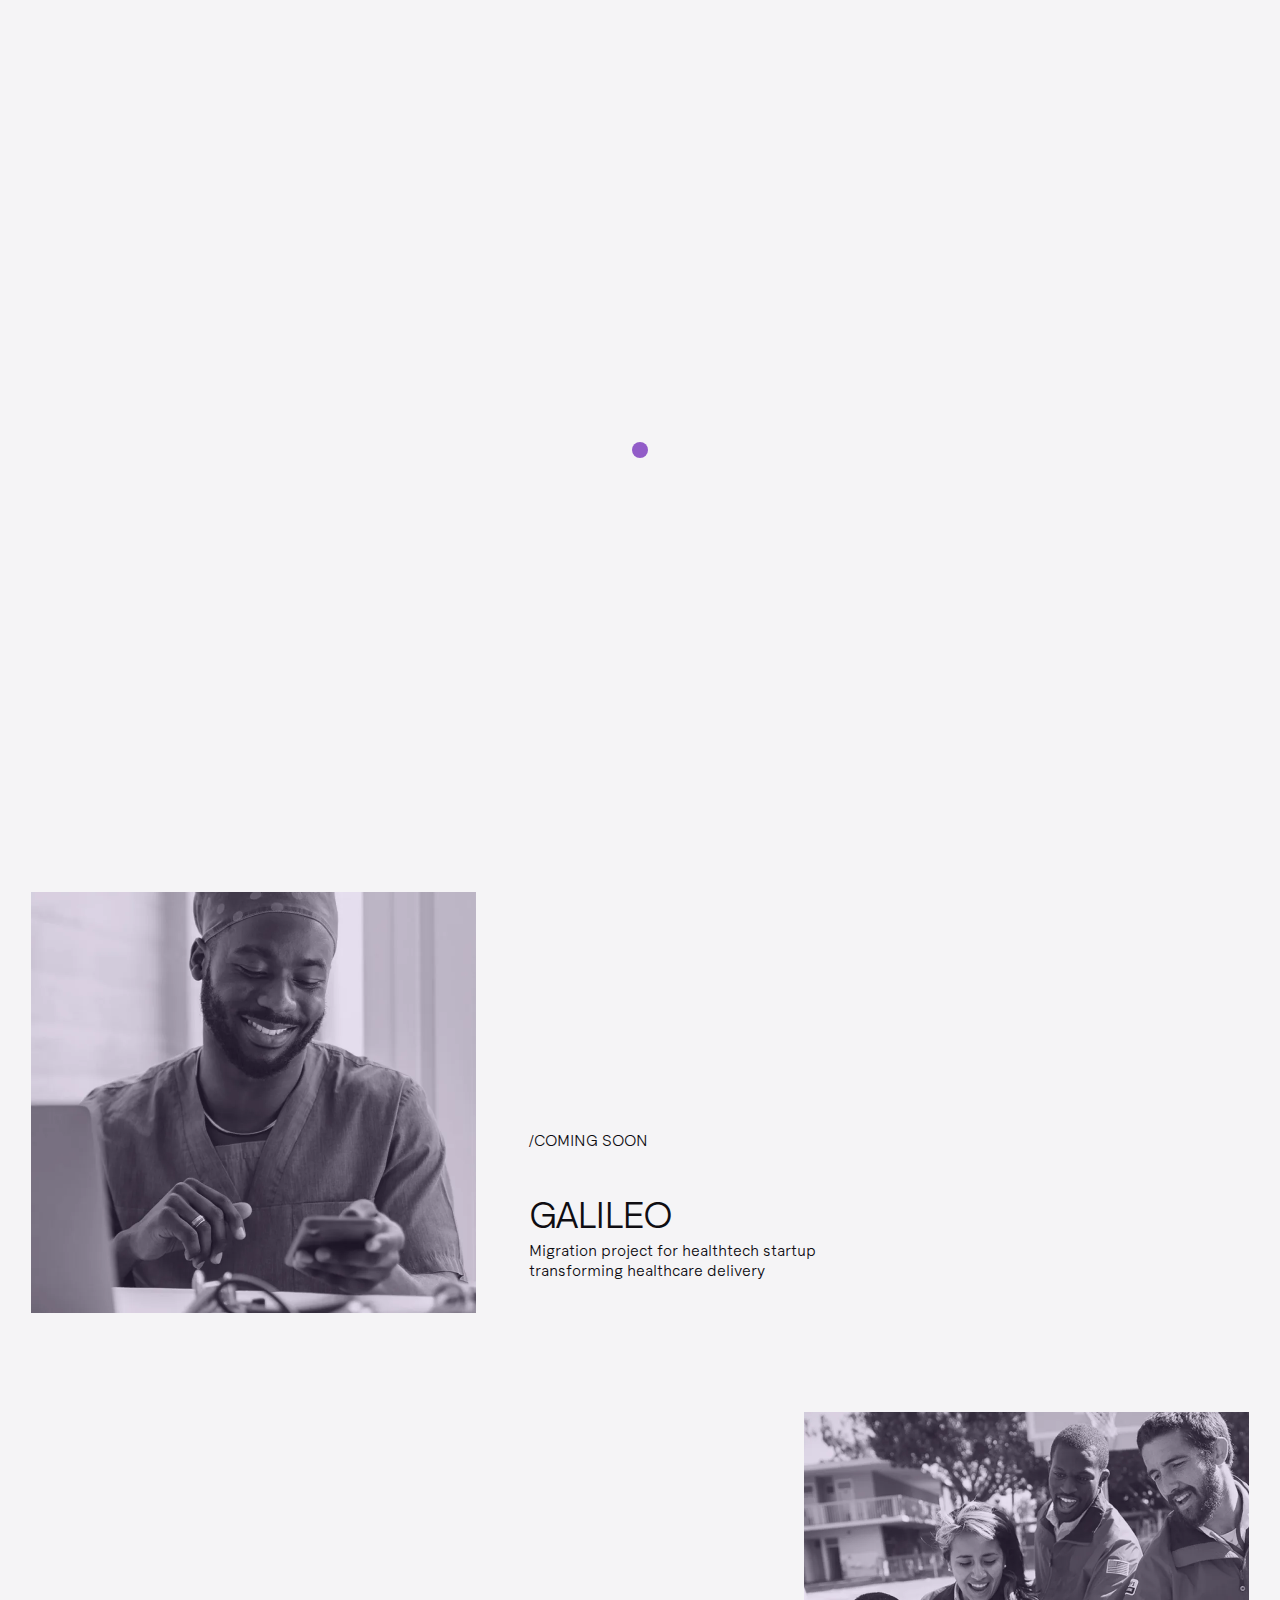
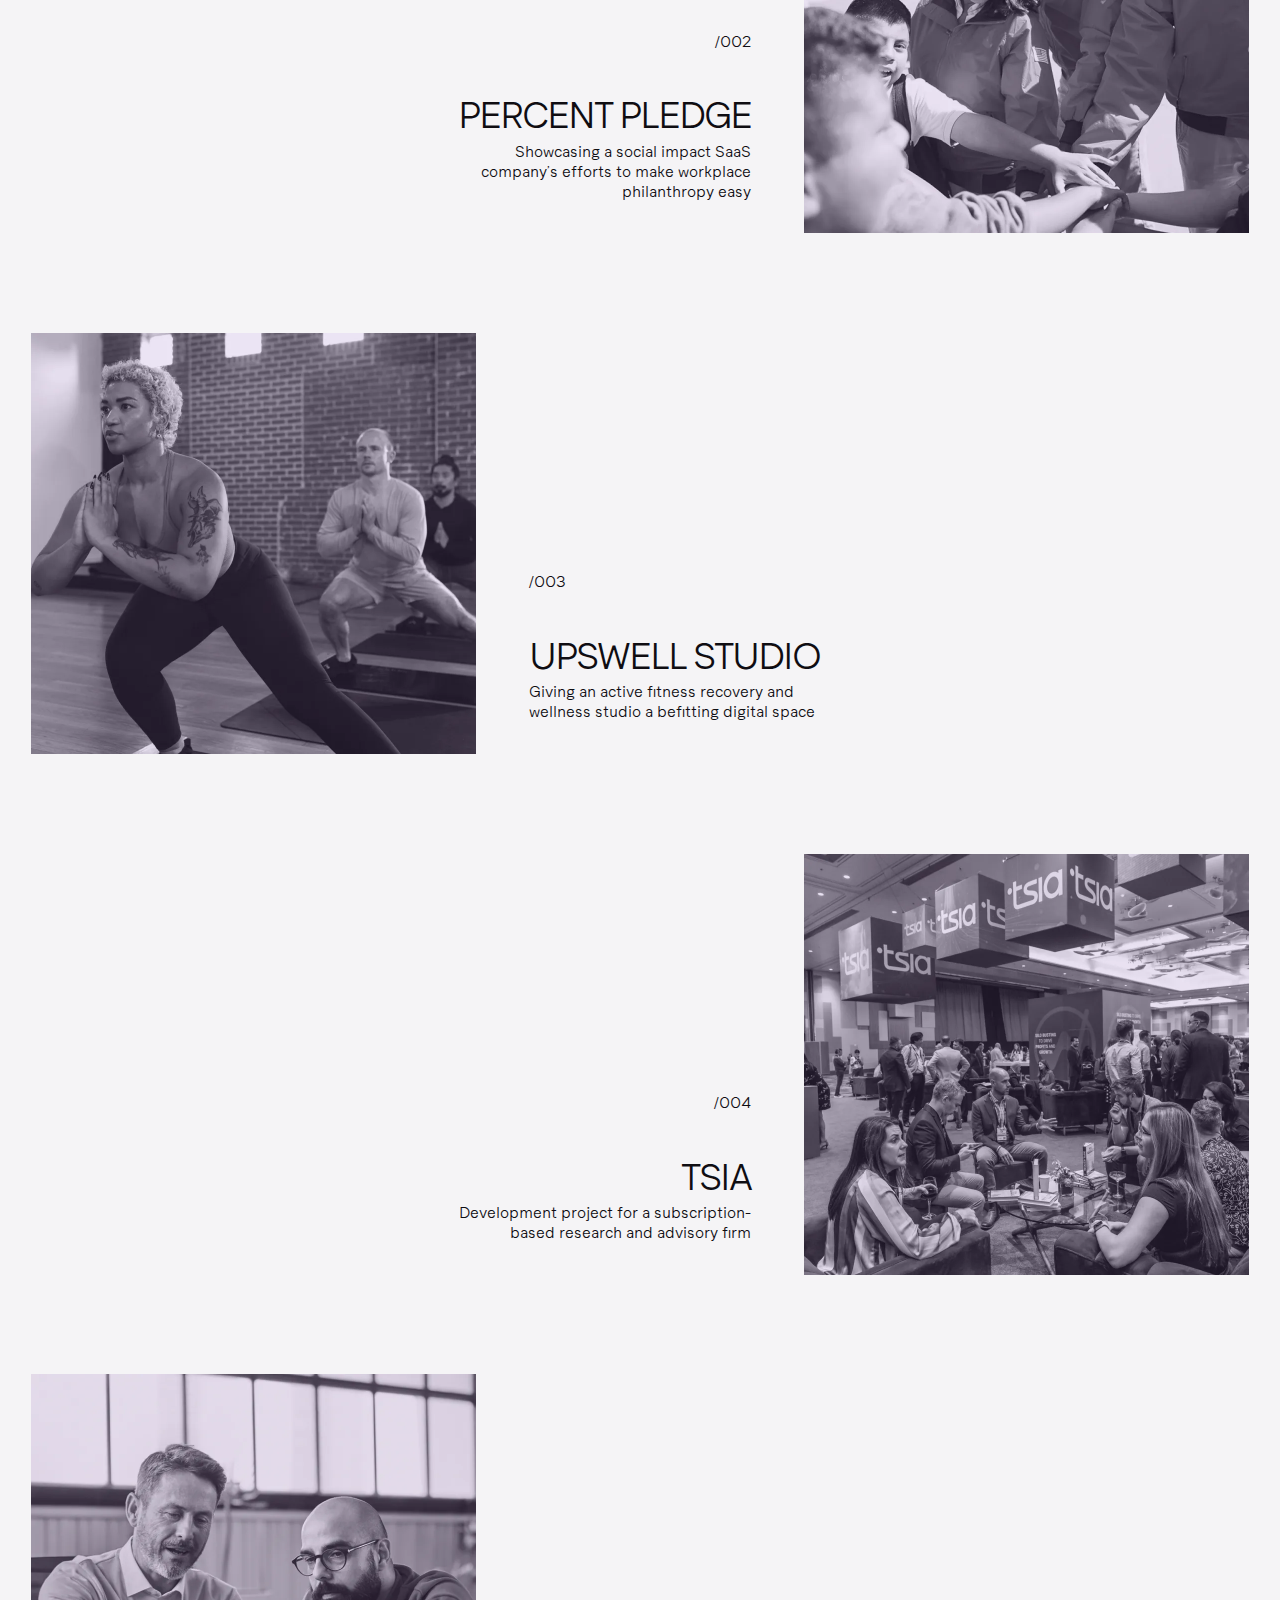
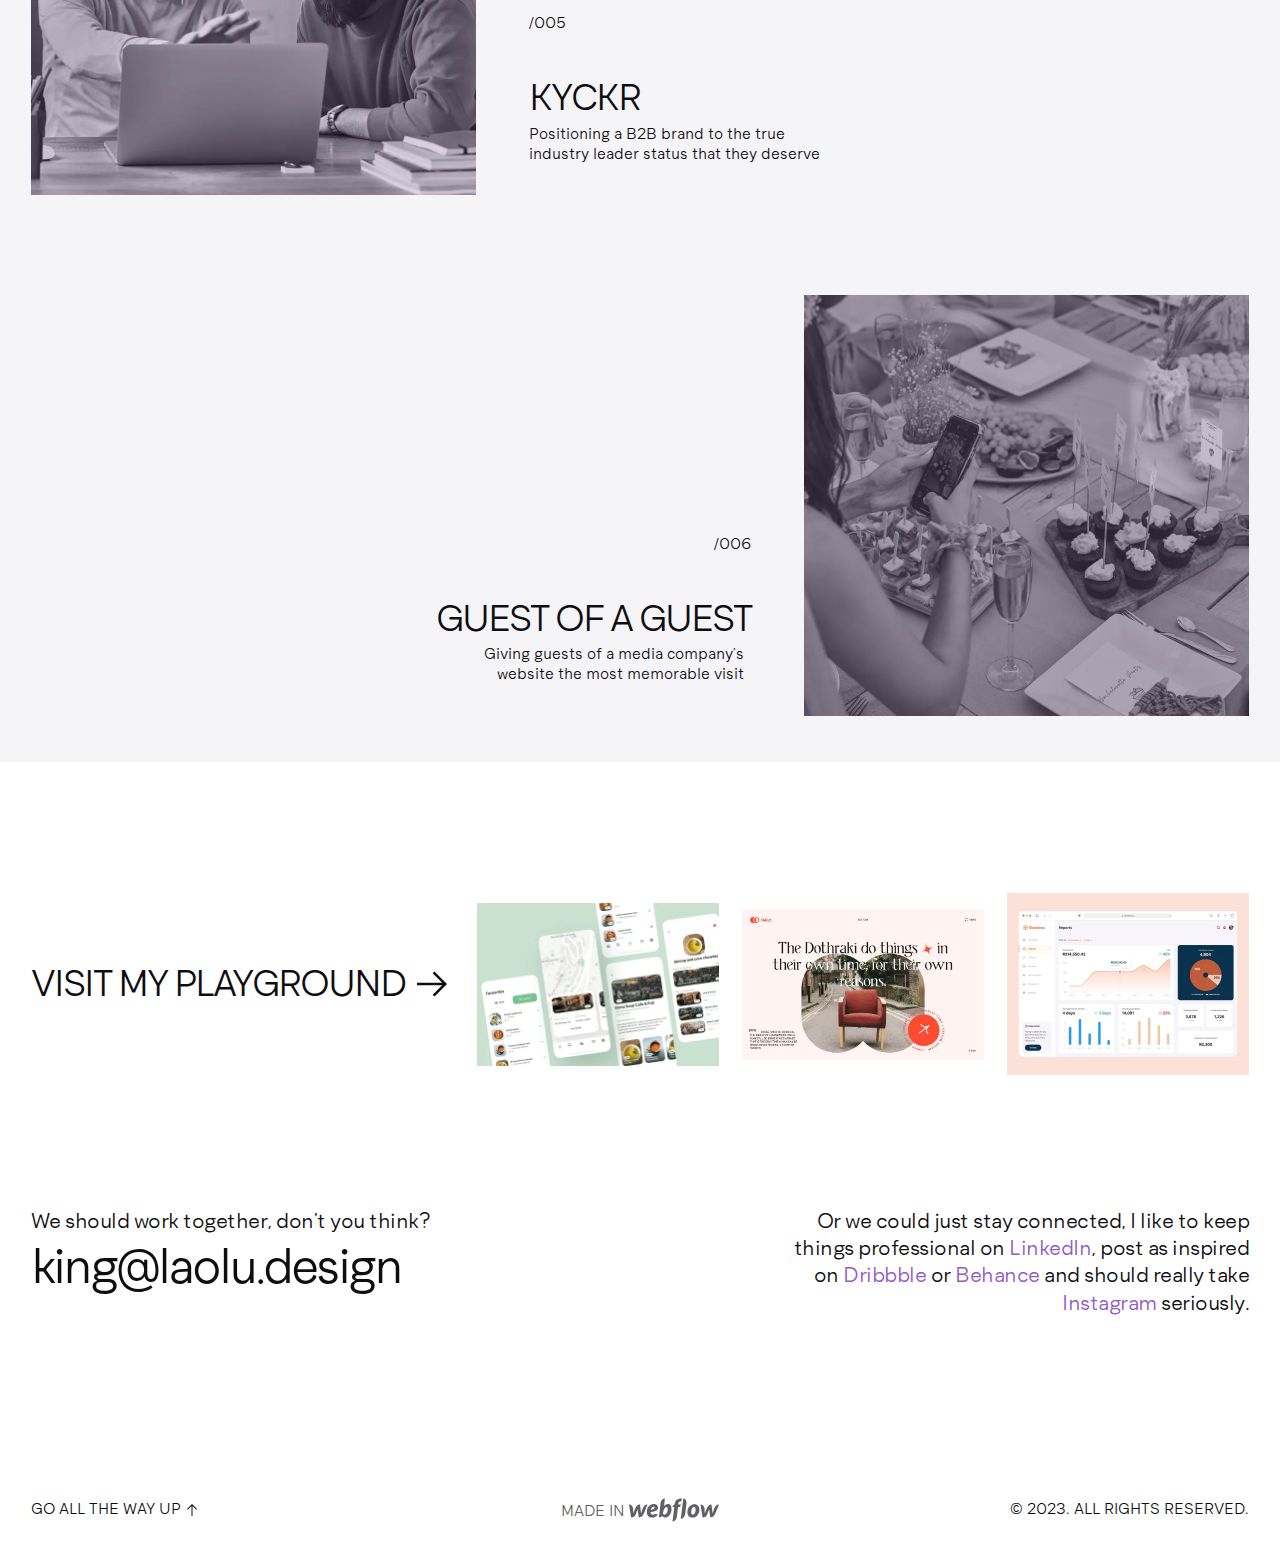
==== commit f4681e49: "Update external links to open in new tab" ====
--- a/index.html
+++ b/index.html
@@ -1,4 +1,4 @@
-<!DOCTYPE html><!--  This site was created in Webflow. https://webflow.com  --><!--  Last Published: Wed Sep 11 2024 10:42:56 GMT+0000 (Coordinated Universal Time)  -->
+<!DOCTYPE html><!--  This site was created in Webflow. https://webflow.com  --><!--  Last Published: Wed Sep 11 2024 11:11:56 GMT+0000 (Coordinated Universal Time)  -->
 <html data-wf-page="62fc069a4adcedbc7edffd40" data-wf-site="62fc06994adced6264dffd3a" lang="en">
 <head>
   <meta charset="utf-8">
@@ -163,13 +163,13 @@
             <div class="container-large">
               <div class="padding-vertical padding-large">
                 <div class="project_component">
-                  <a id="w-node-_926c50fa-5f75-f340-12f1-e577a24bbbce-7edffd40" href="#" class="project_item w-inline-block">
+                  <a id="w-node-_926c50fa-5f75-f340-12f1-e577a24bbbce-7edffd40" href="#" target="_blank" class="project_item w-inline-block">
                     <div class="project_image-wrapper">
                       <div class="project_cover-image-wrapper"><img src="images/img-cover-galileo_1.webp" loading="lazy" width="445" sizes="100vw" alt="kyckr project cover image" srcset="images/img-cover-galileo_1img-cover-galileo.webp 500w, images/img-cover-galileo_1img-cover-galileo.webp 800w, images/img-cover-galileo_1.webp 890w" class="project_cover-image"></div><img src="images/img-work-galileo_1.webp" loading="lazy" width="445" sizes="(max-width: 479px) 31vw, (max-width: 767px) 55vw, (max-width: 991px) 46vw, 100vw" alt="kyckr project work image" srcset="images/img-work-galileo_1img-work-galileo.webp 500w, images/img-work-galileo_1img-work-galileo.webp 800w, images/img-work-galileo_1img-work-galileo.webp 1080w, images/img-work-galileo_1img-work-galileo.webp 1600w, images/img-work-galileo_1img-work-galileo.webp 2000w, images/img-work-galileo_1.webp 2670w" class="project_work-image">
                     </div>
                     <div class="project_info-wrapper">
                       <div class="padding-bottom padding-medium">
-                        <div>/001</div>
+                        <div class="text-style-allcaps">/coming soon</div>
                         <div class="margin-top margin-large">
                           <h2 class="project_title heading-medium">Galileo</h2>
                           <div class="margin-top margin-xsmall">
@@ -179,7 +179,7 @@
                       </div>
                     </div>
                   </a>
-                  <a id="w-node-_5deeedb6-440a-4cdb-2ac3-bcc58ffdb73b-7edffd40" href="https://www.percentpledge.org" class="project_item is-right w-inline-block">
+                  <a id="w-node-_5deeedb6-440a-4cdb-2ac3-bcc58ffdb73b-7edffd40" href="https://www.percentpledge.org" target="_blank" class="project_item is-right w-inline-block">
                     <div class="project_image-wrapper is-right">
                       <div class="project_cover-image-wrapper"><img src="images/img-cover-percent-pledge_1.webp" loading="lazy" width="445" sizes="100vw" alt="guest of a guest project cover image" srcset="images/img-cover-percent-pledge_1img-cover-percent-pledge.webp 500w, images/img-cover-percent-pledge_1img-cover-percent-pledge.webp 800w, images/img-cover-percent-pledge_1.webp 890w" class="project_cover-image"></div><img src="images/img-work-percent-pledge_1.webp" loading="lazy" width="445" sizes="(max-width: 479px) 31vw, (max-width: 767px) 55vw, (max-width: 991px) 46vw, 100vw" alt="guest of a guest project work image" srcset="images/img-work-percent-pledge_1img-work-percent-pledge.webp 500w, images/img-work-percent-pledge_1img-work-percent-pledge.webp 800w, images/img-work-percent-pledge_1img-work-percent-pledge.webp 1080w, images/img-work-percent-pledge_1img-work-percent-pledge.webp 1600w, images/img-work-percent-pledge_1img-work-percent-pledge.webp 2000w, images/img-work-percent-pledge_1.webp 2670w" class="project_work-image">
                     </div>
@@ -195,7 +195,7 @@
                       </div>
                     </div>
                   </a>
-                  <a id="w-node-_55631202-f28d-e655-0d3c-2bd4528e31c6-7edffd40" href="https://upswellstudio.com/" class="project_item w-inline-block">
+                  <a id="w-node-_55631202-f28d-e655-0d3c-2bd4528e31c6-7edffd40" href="https://upswellstudio.com/" target="_blank" class="project_item w-inline-block">
                     <div class="project_image-wrapper">
                       <div class="project_cover-image-wrapper"><img src="images/img-cover-upswell_1.webp" loading="lazy" width="445" sizes="100vw" alt="kyckr project cover image" srcset="images/img-cover-upswell_1img-cover-upswell.webp 500w, images/img-cover-upswell_1img-cover-upswell.webp 800w, images/img-cover-upswell_1.webp 890w" class="project_cover-image"></div><img src="images/img-work-upswell_1.webp" loading="lazy" width="445" sizes="(max-width: 479px) 32vw, (max-width: 767px) 55vw, (max-width: 991px) 46vw, 100vw" alt="kyckr project work image" srcset="images/img-work-upswell_1img-work-upswell.webp 500w, images/img-work-upswell_1img-work-upswell.webp 800w, images/img-work-upswell_1img-work-upswell.webp 1080w, images/img-work-upswell_1img-work-upswell.webp 1600w, images/img-work-upswell_1img-work-upswell.webp 2000w, images/img-work-upswell_1img-work-upswell.webp 2600w, images/img-work-upswell_1.webp 2670w" class="project_work-image">
                     </div>
@@ -211,7 +211,7 @@
                       </div>
                     </div>
                   </a>
-                  <a id="w-node-aeef7773-7717-8f3d-82be-a3bbc748c359-7edffd40" href="https://www.tsia.com/" class="project_item is-right w-inline-block">
+                  <a id="w-node-aeef7773-7717-8f3d-82be-a3bbc748c359-7edffd40" href="https://www.tsia.com/" target="_blank" class="project_item is-right w-inline-block">
                     <div class="project_image-wrapper is-right">
                       <div class="project_cover-image-wrapper"><img src="images/img-cover-tsia_1.webp" loading="lazy" width="445" sizes="100vw" alt="guest of a guest project cover image" srcset="images/img-cover-tsia_1img-cover-tsia.webp 500w, images/img-cover-tsia_1img-cover-tsia.webp 800w, images/img-cover-tsia_1.webp 890w" class="project_cover-image"></div><img src="images/img-work-tsia_1.webp" loading="lazy" width="445" sizes="(max-width: 479px) 31vw, (max-width: 767px) 55vw, (max-width: 991px) 46vw, 100vw" alt="guest of a guest project work image" srcset="images/img-work-tsia_1img-work-tsia.webp 500w, images/img-work-tsia_1img-work-tsia.webp 800w, images/img-work-tsia_1img-work-tsia.webp 1080w, images/img-work-tsia_1img-work-tsia.webp 1600w, images/img-work-tsia_1img-work-tsia.webp 2000w, images/img-work-tsia_1img-work-tsia.webp 2600w, images/img-work-tsia_1.webp 2670w" class="project_work-image">
                     </div>
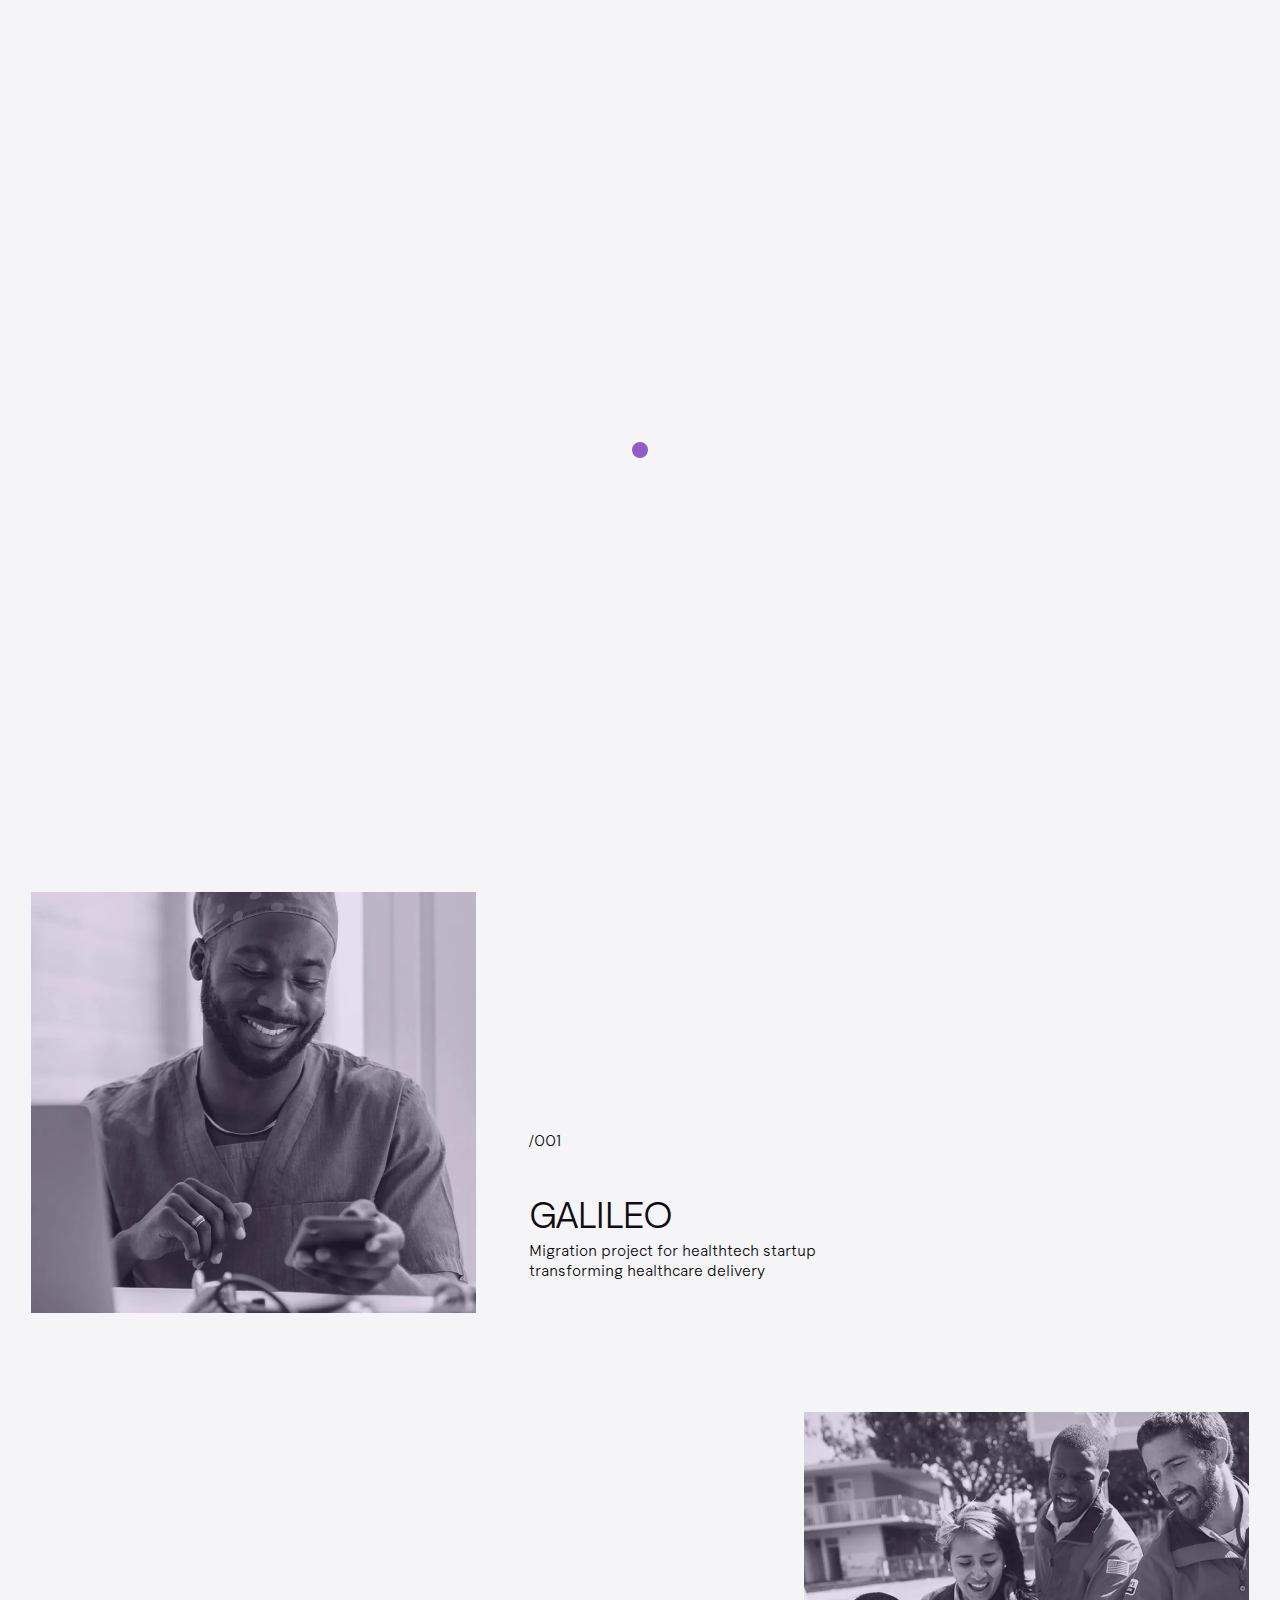
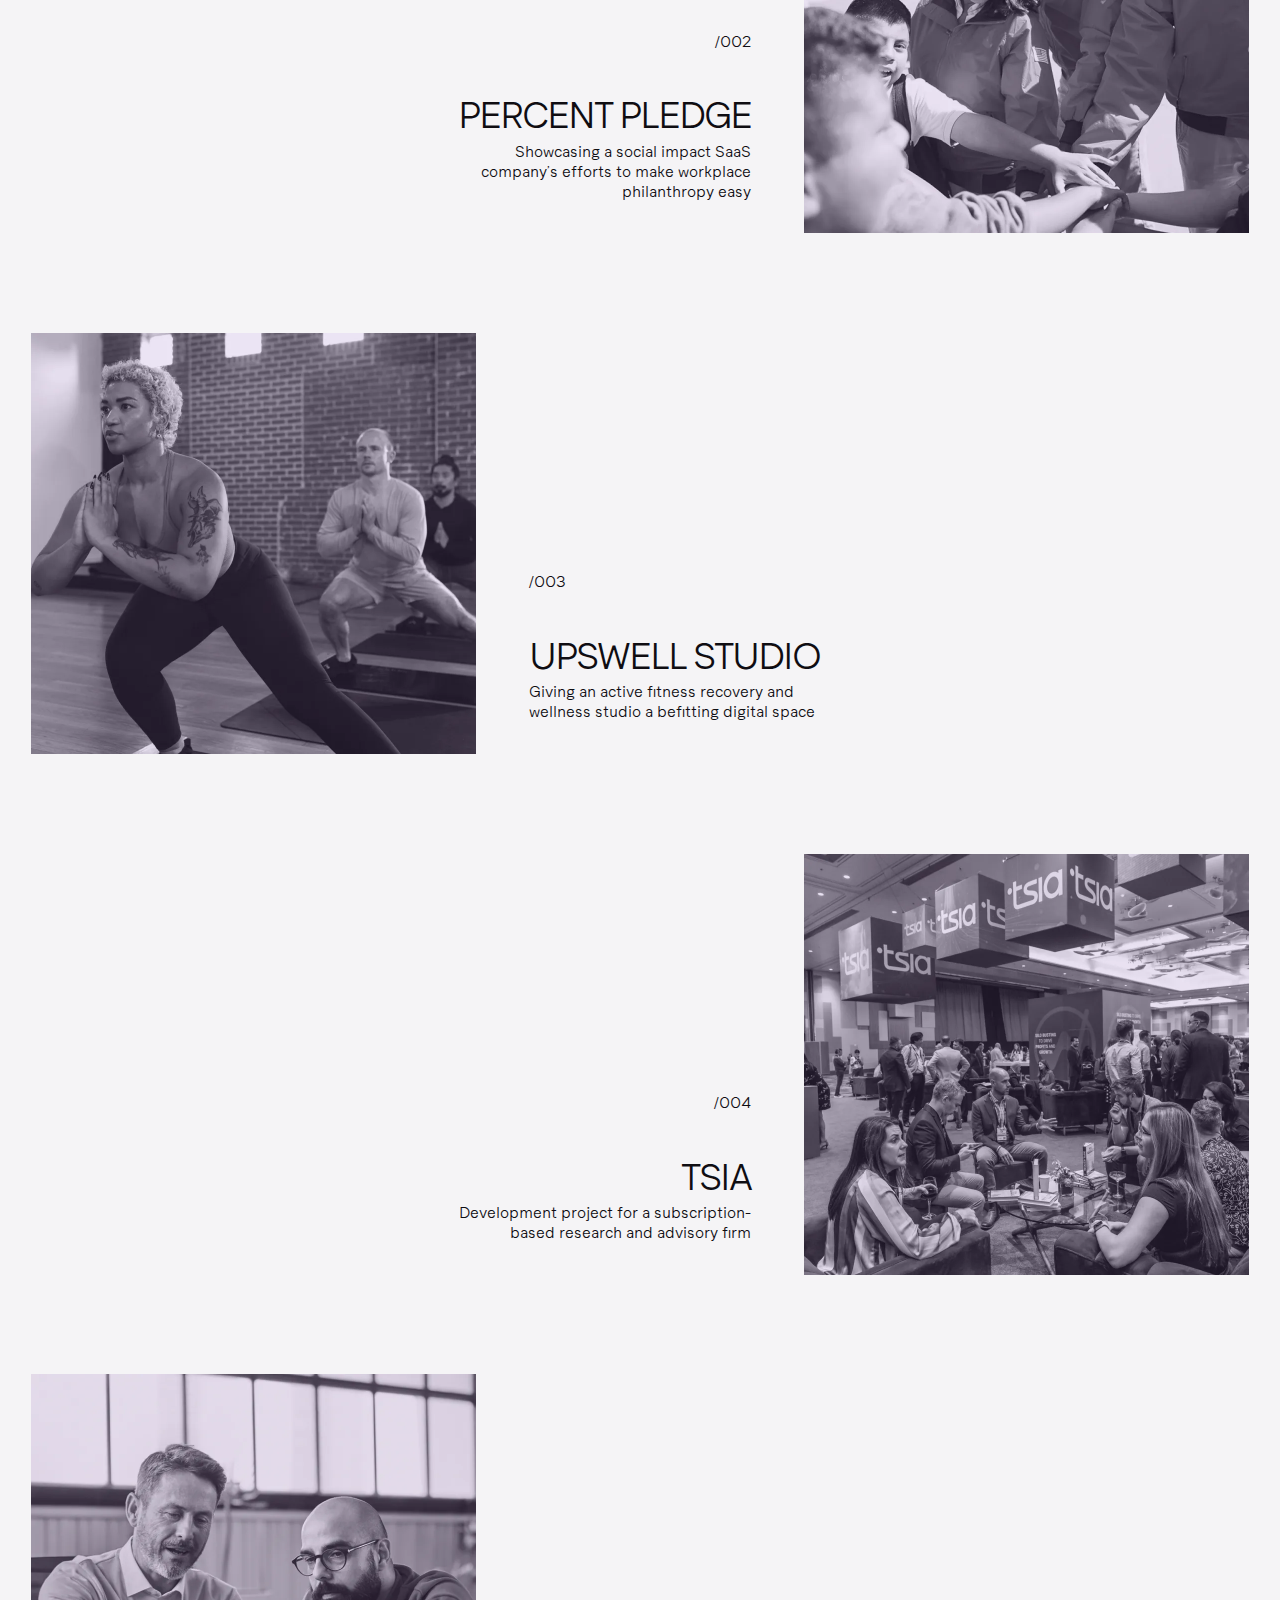
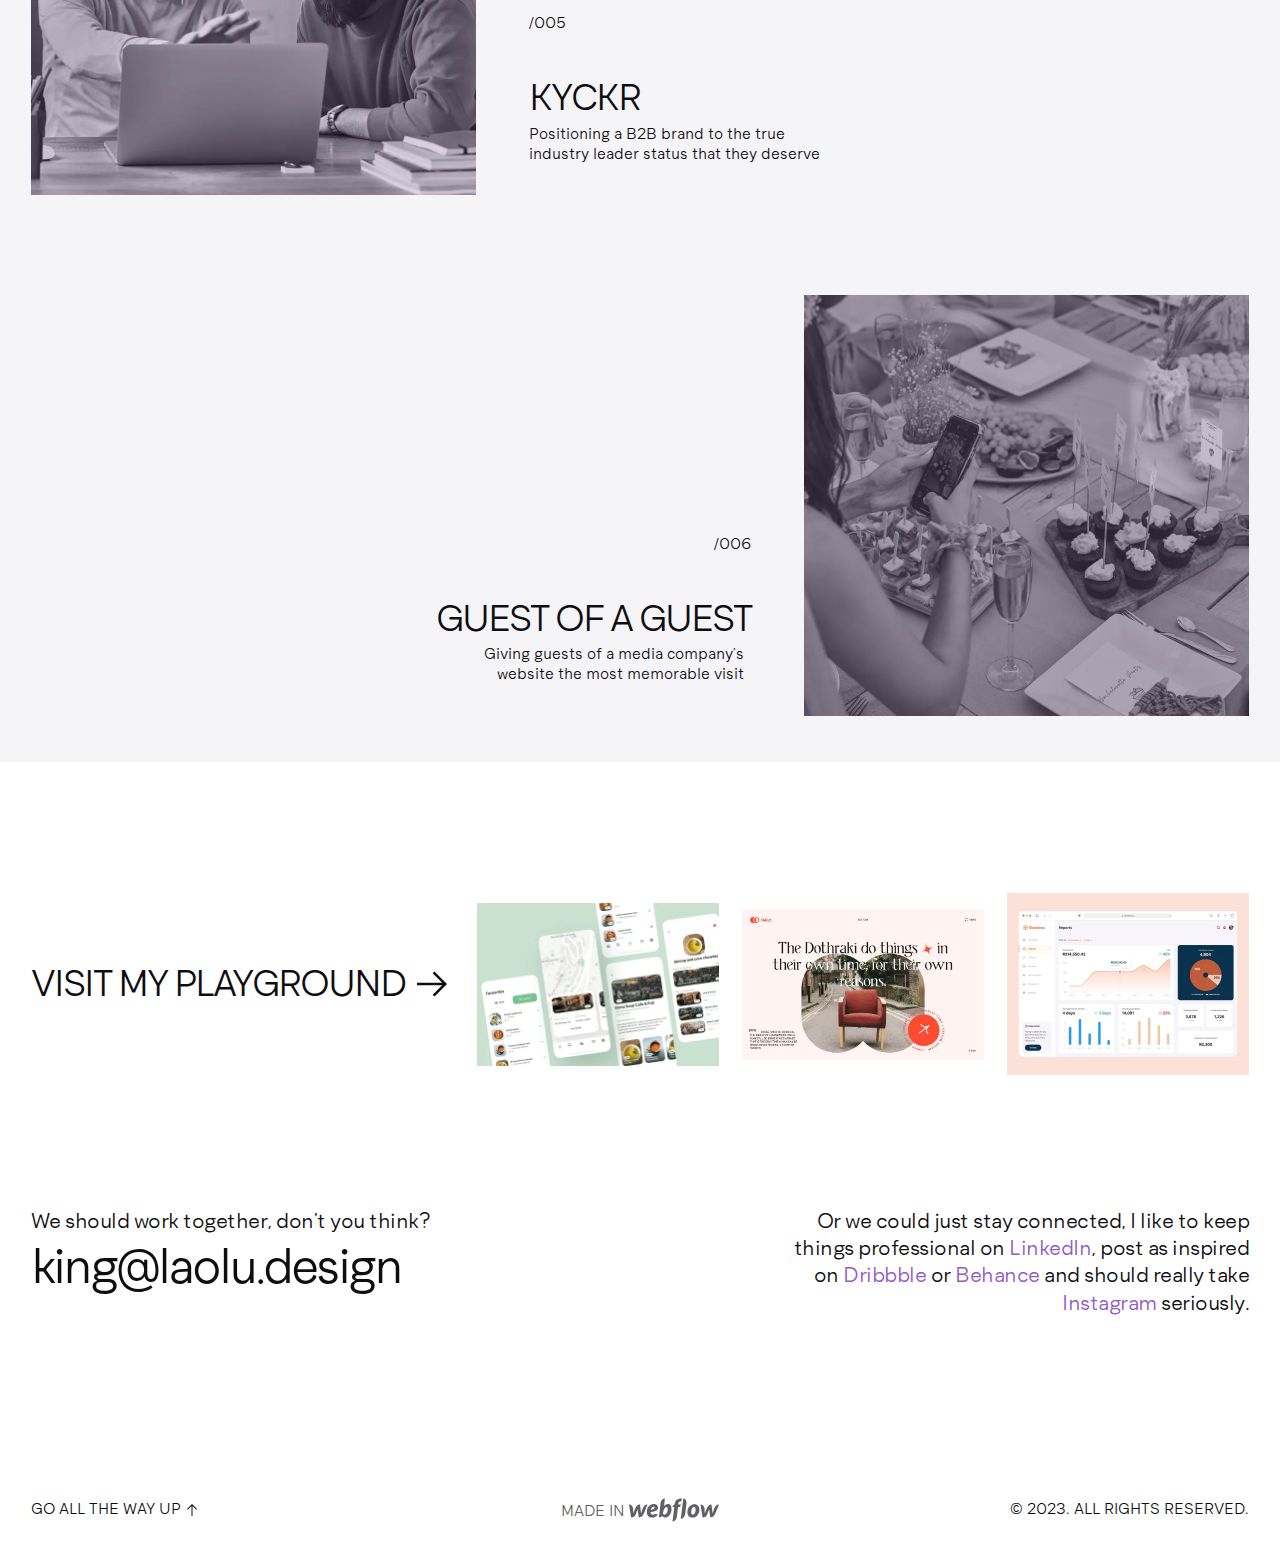
==== commit f0aafc5f: "Update Galileo project URL" ====
--- a/index.html
+++ b/index.html
@@ -1,4 +1,4 @@
-<!DOCTYPE html><!--  This site was created in Webflow. https://webflow.com  --><!--  Last Published: Wed Sep 11 2024 11:11:56 GMT+0000 (Coordinated Universal Time)  -->
+<!DOCTYPE html><!--  This site was created in Webflow. https://webflow.com  --><!--  Last Published: Tue Sep 17 2024 22:16:27 GMT+0000 (Coordinated Universal Time)  -->
 <html data-wf-page="62fc069a4adcedbc7edffd40" data-wf-site="62fc06994adced6264dffd3a" lang="en">
 <head>
   <meta charset="utf-8">
@@ -163,13 +163,13 @@
             <div class="container-large">
               <div class="padding-vertical padding-large">
                 <div class="project_component">
-                  <a id="w-node-_926c50fa-5f75-f340-12f1-e577a24bbbce-7edffd40" href="#" target="_blank" class="project_item w-inline-block">
+                  <a id="w-node-_926c50fa-5f75-f340-12f1-e577a24bbbce-7edffd40" href="https://www.galileo.io/" target="_blank" class="project_item w-inline-block">
                     <div class="project_image-wrapper">
                       <div class="project_cover-image-wrapper"><img src="images/img-cover-galileo_1.webp" loading="lazy" width="445" sizes="100vw" alt="kyckr project cover image" srcset="images/img-cover-galileo_1img-cover-galileo.webp 500w, images/img-cover-galileo_1img-cover-galileo.webp 800w, images/img-cover-galileo_1.webp 890w" class="project_cover-image"></div><img src="images/img-work-galileo_1.webp" loading="lazy" width="445" sizes="(max-width: 479px) 31vw, (max-width: 767px) 55vw, (max-width: 991px) 46vw, 100vw" alt="kyckr project work image" srcset="images/img-work-galileo_1img-work-galileo.webp 500w, images/img-work-galileo_1img-work-galileo.webp 800w, images/img-work-galileo_1img-work-galileo.webp 1080w, images/img-work-galileo_1img-work-galileo.webp 1600w, images/img-work-galileo_1img-work-galileo.webp 2000w, images/img-work-galileo_1.webp 2670w" class="project_work-image">
                     </div>
                     <div class="project_info-wrapper">
                       <div class="padding-bottom padding-medium">
-                        <div class="text-style-allcaps">/coming soon</div>
+                        <div class="text-style-allcaps">/001</div>
                         <div class="margin-top margin-large">
                           <h2 class="project_title heading-medium">Galileo</h2>
                           <div class="margin-top margin-xsmall">
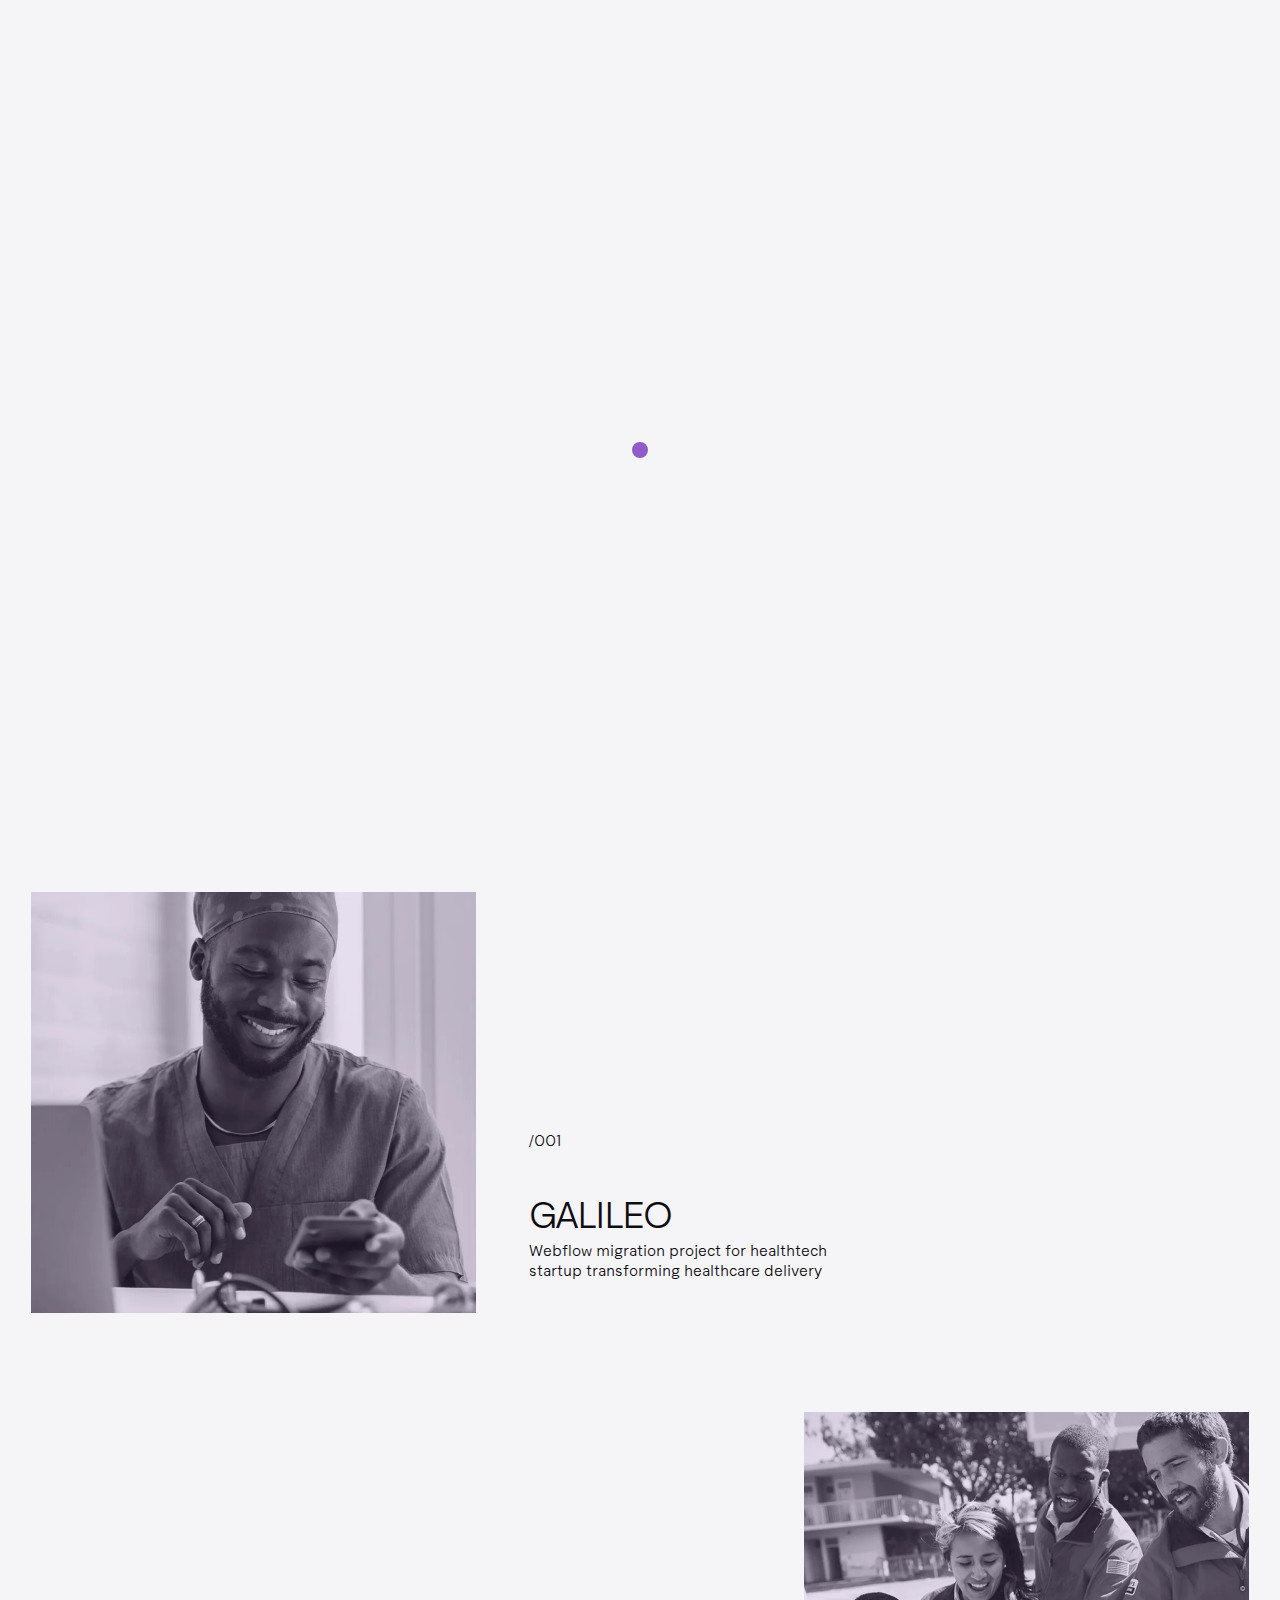
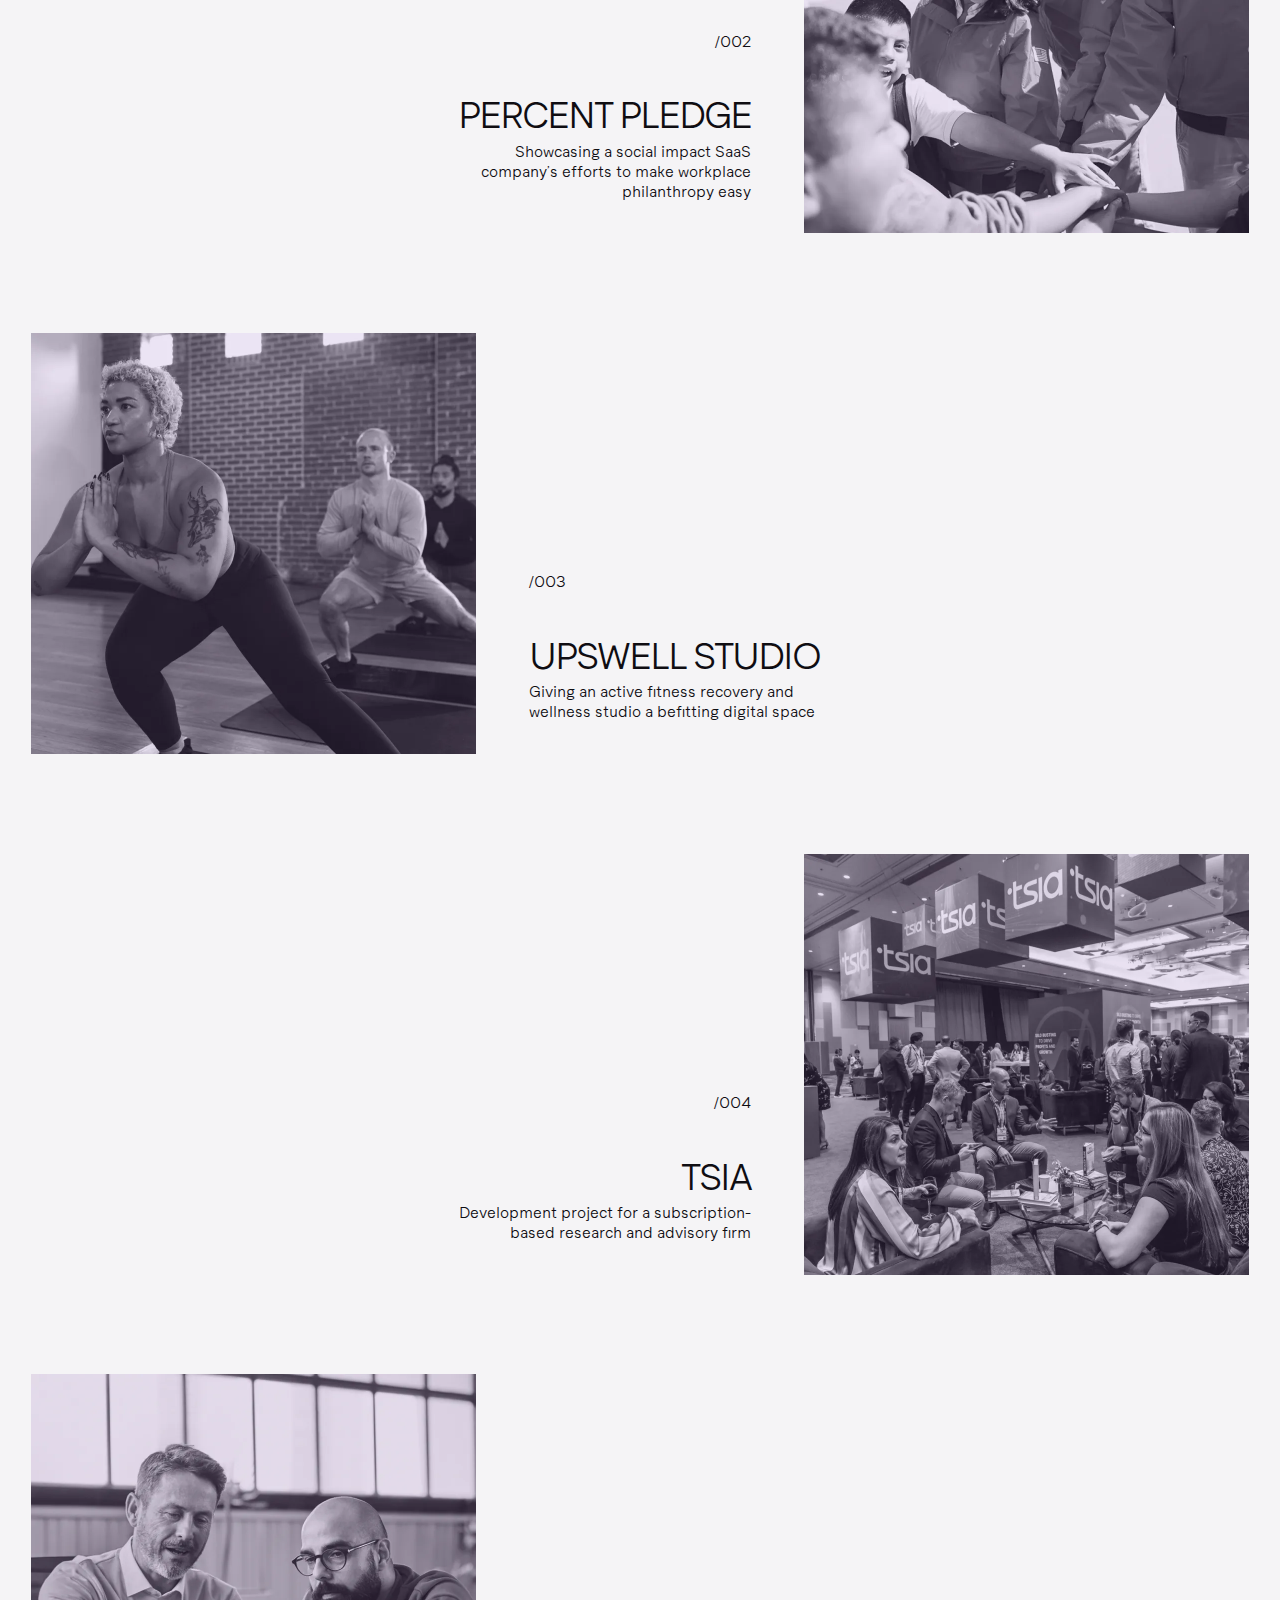
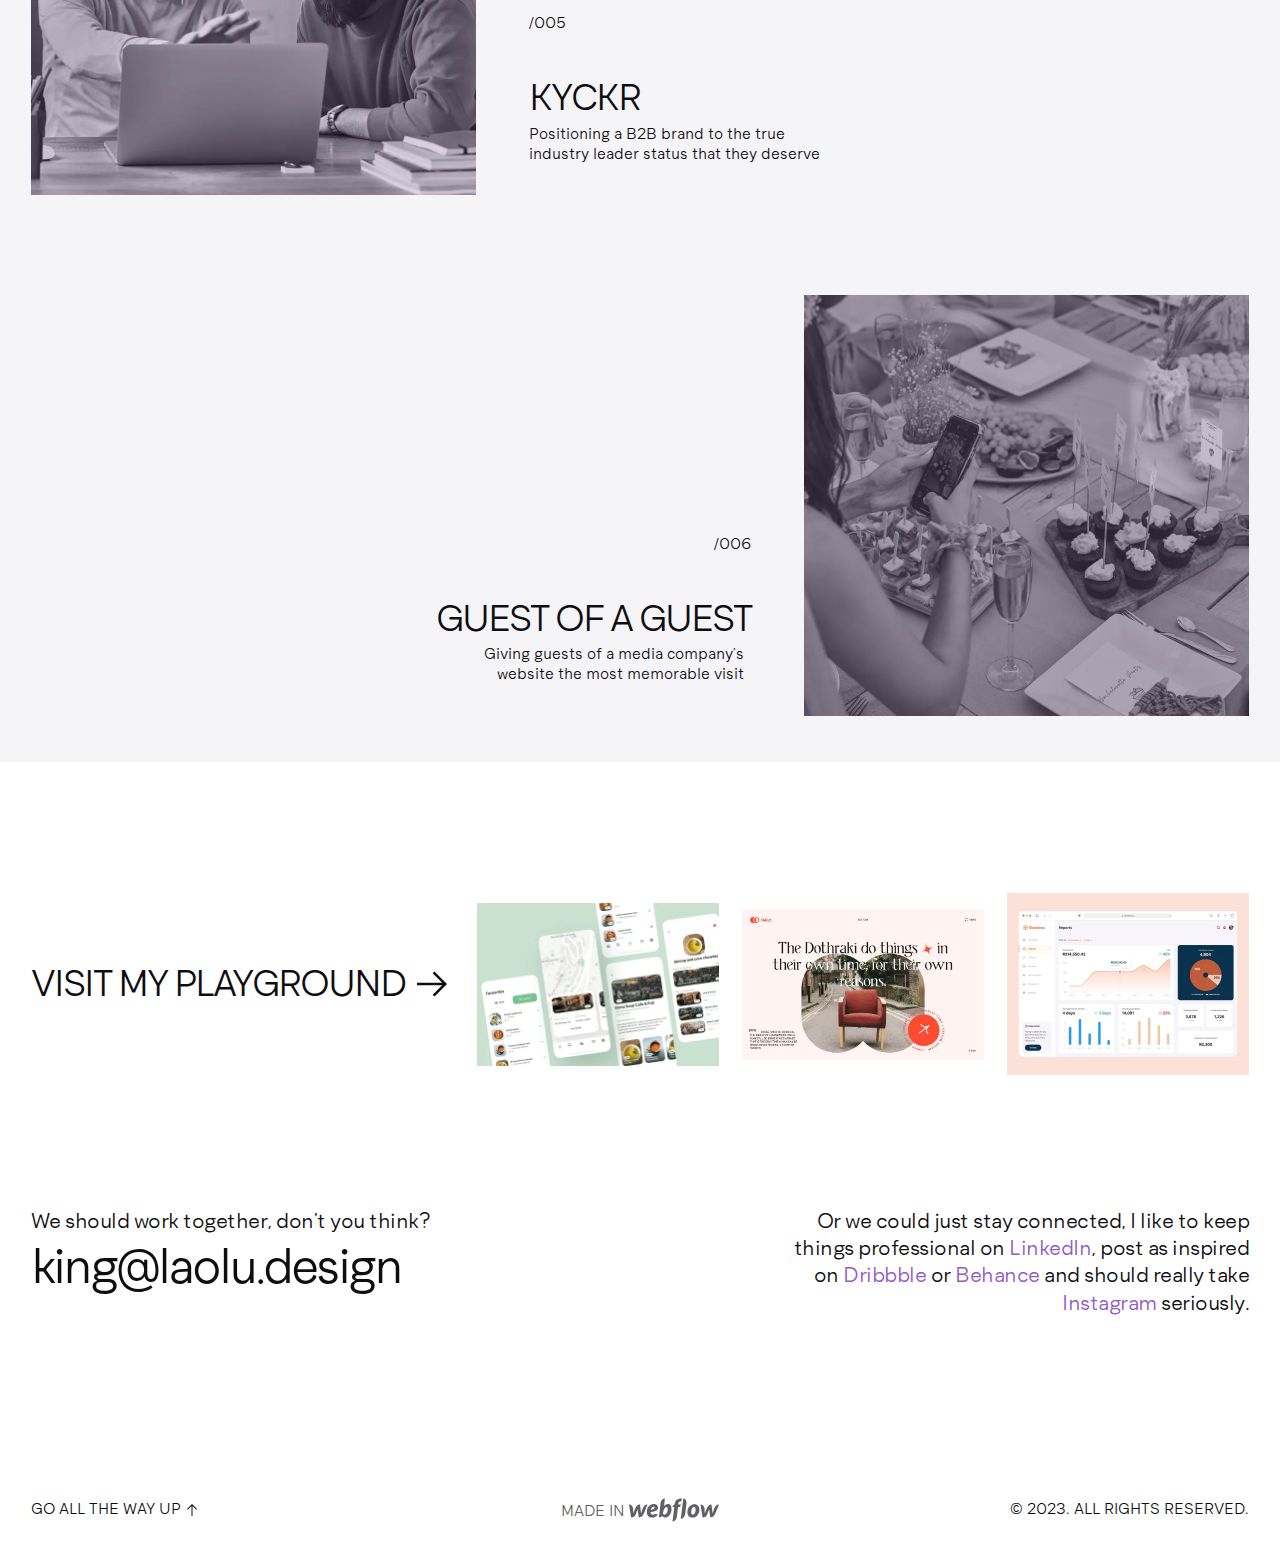
==== commit 3347625c: "Updated order and intro text" ====
--- a/index.html
+++ b/index.html
@@ -173,7 +173,7 @@
                         <div class="margin-top margin-large">
                           <h2 class="project_title heading-medium">Galileo</h2>
                           <div class="margin-top margin-xsmall">
-                            <div class="project_description">Migration project for healthtech startup transforming healthcare delivery</div>
+                            <div class="project_description">Webflow migration project for healthtech startup transforming healthcare delivery</div>
                           </div>
                         </div>
                       </div>
